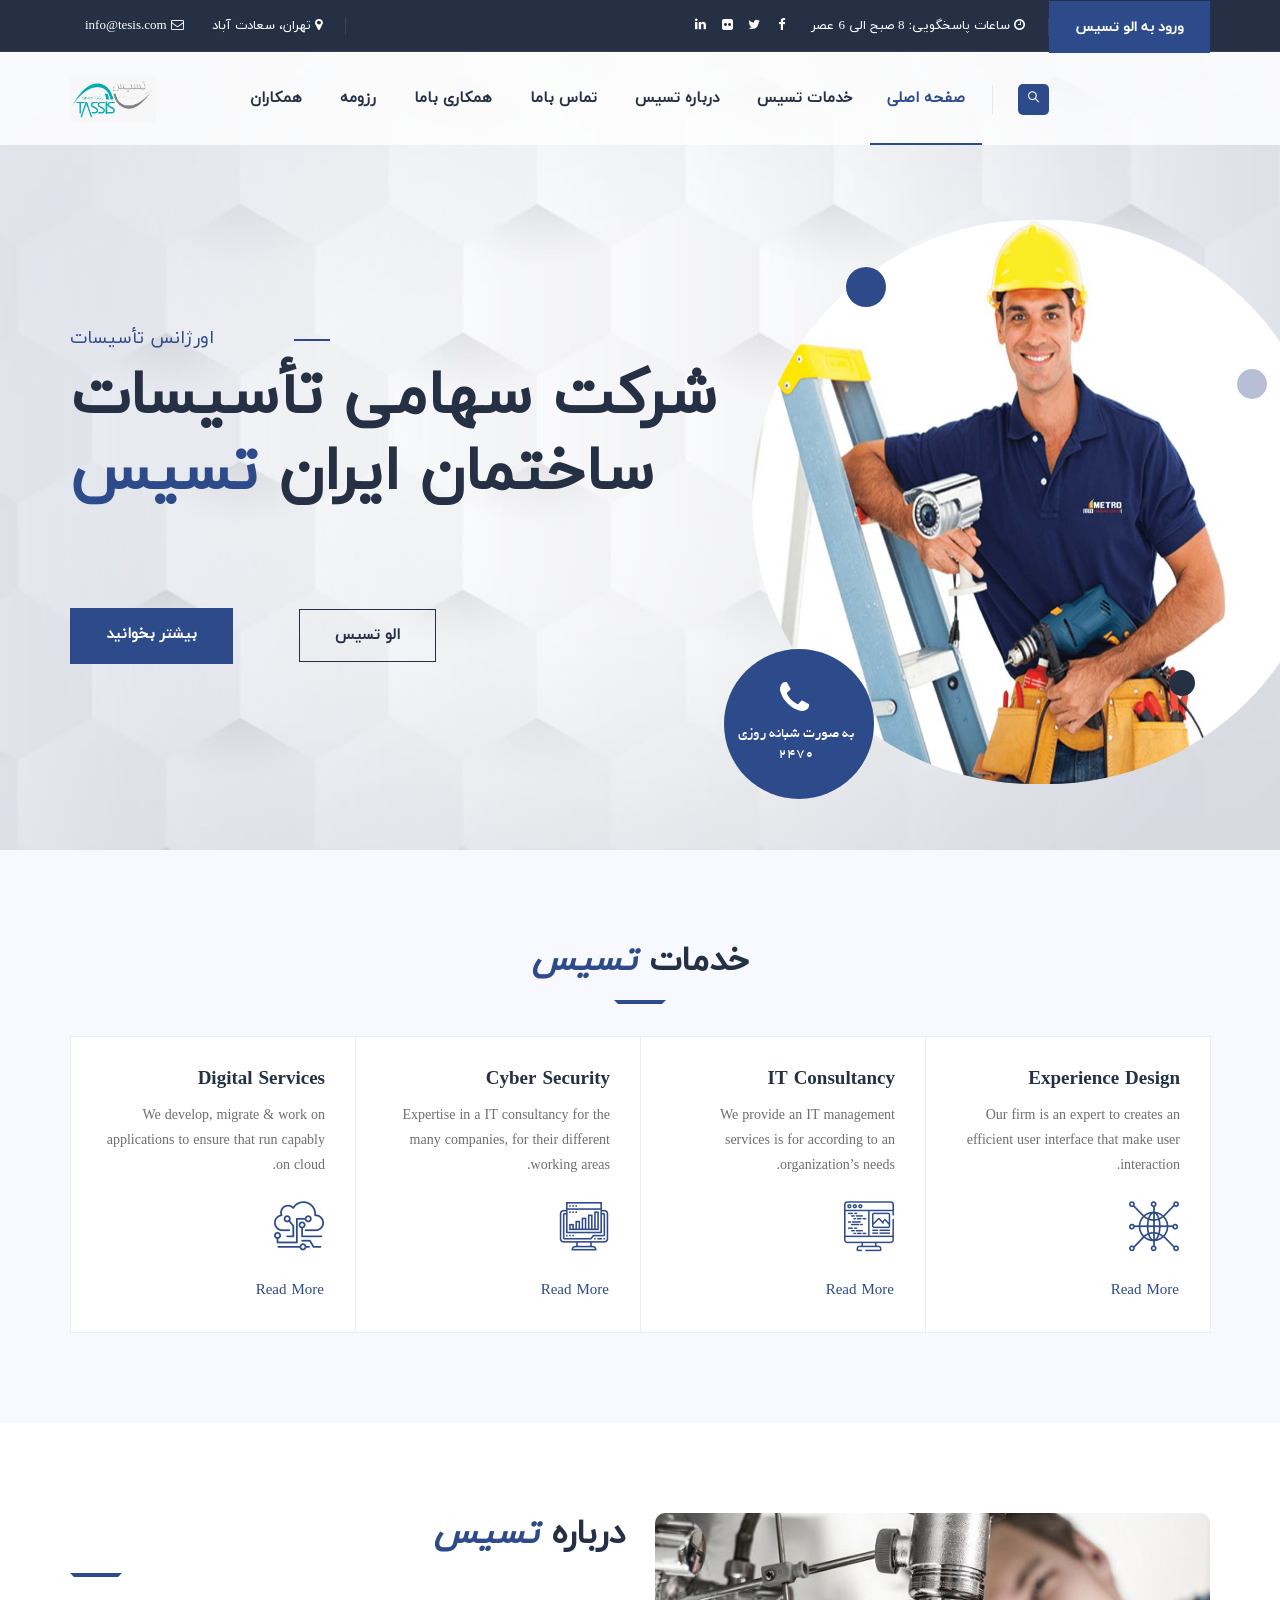
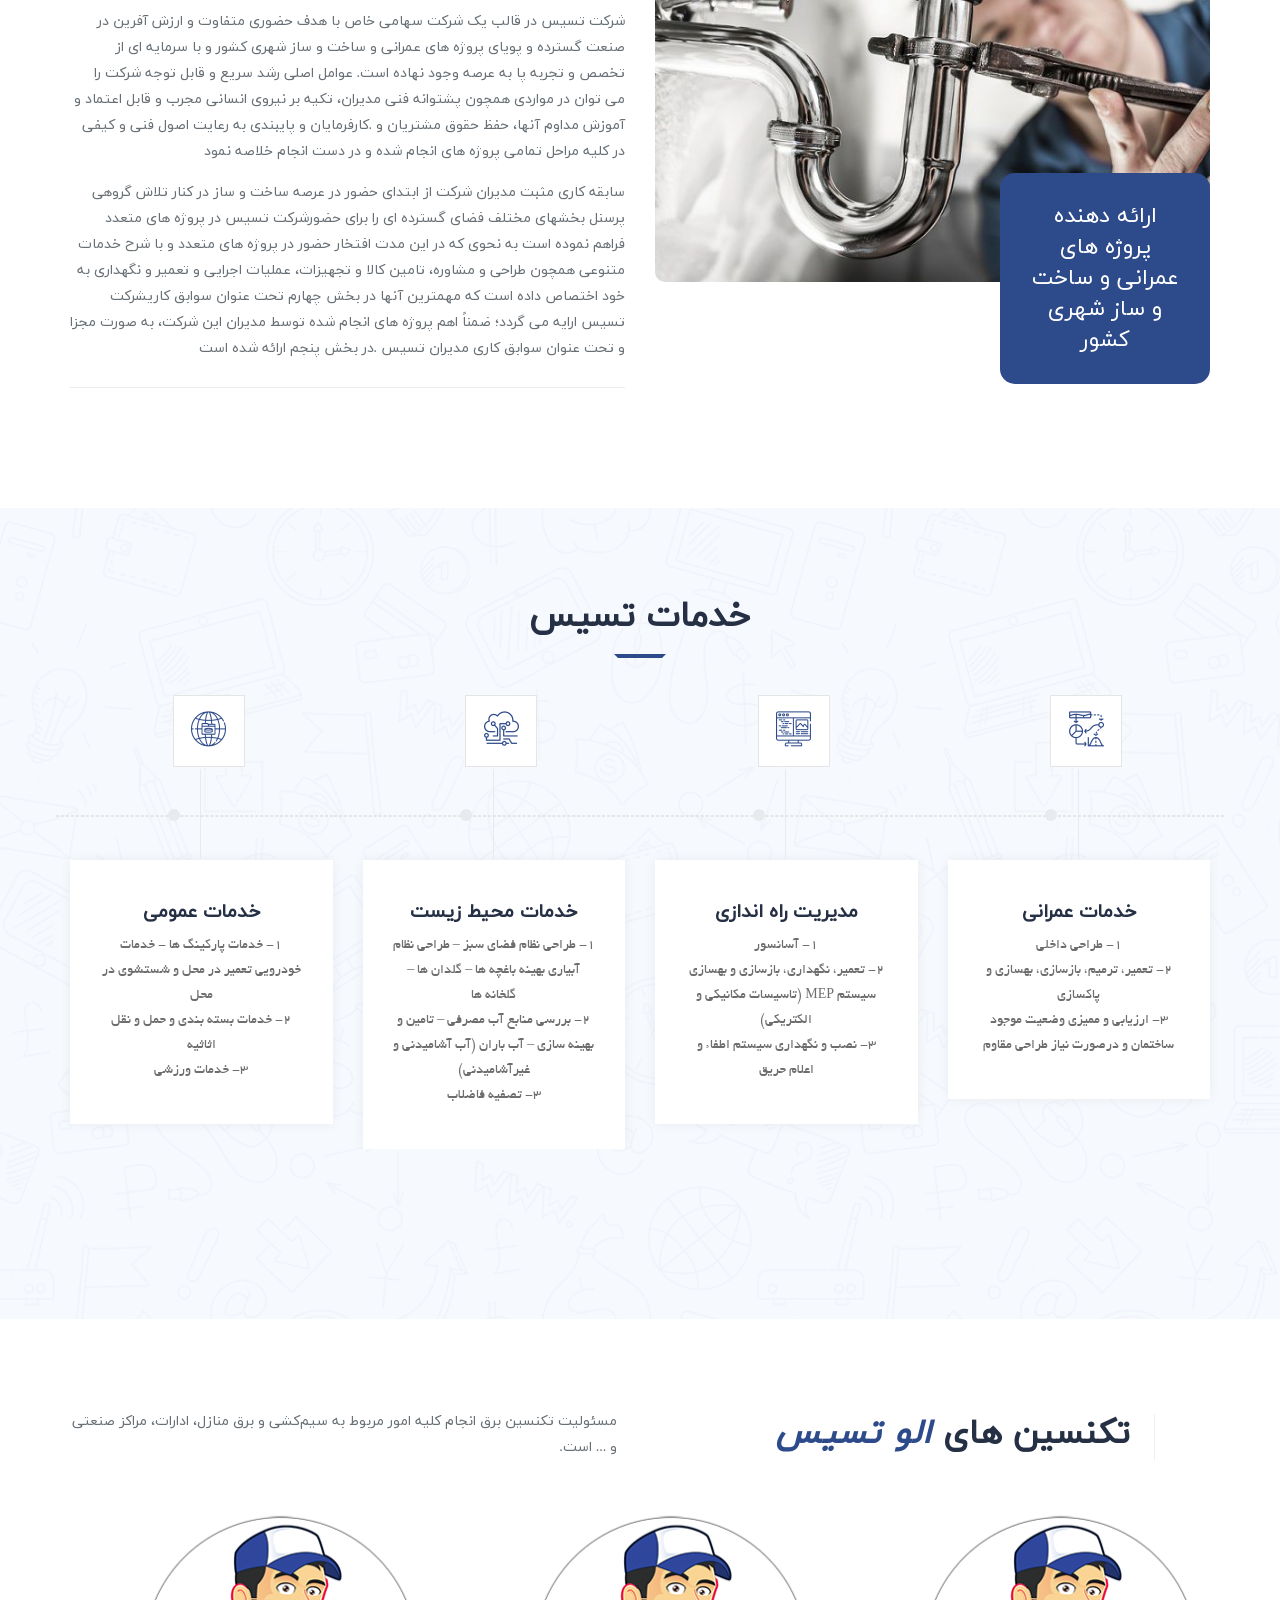
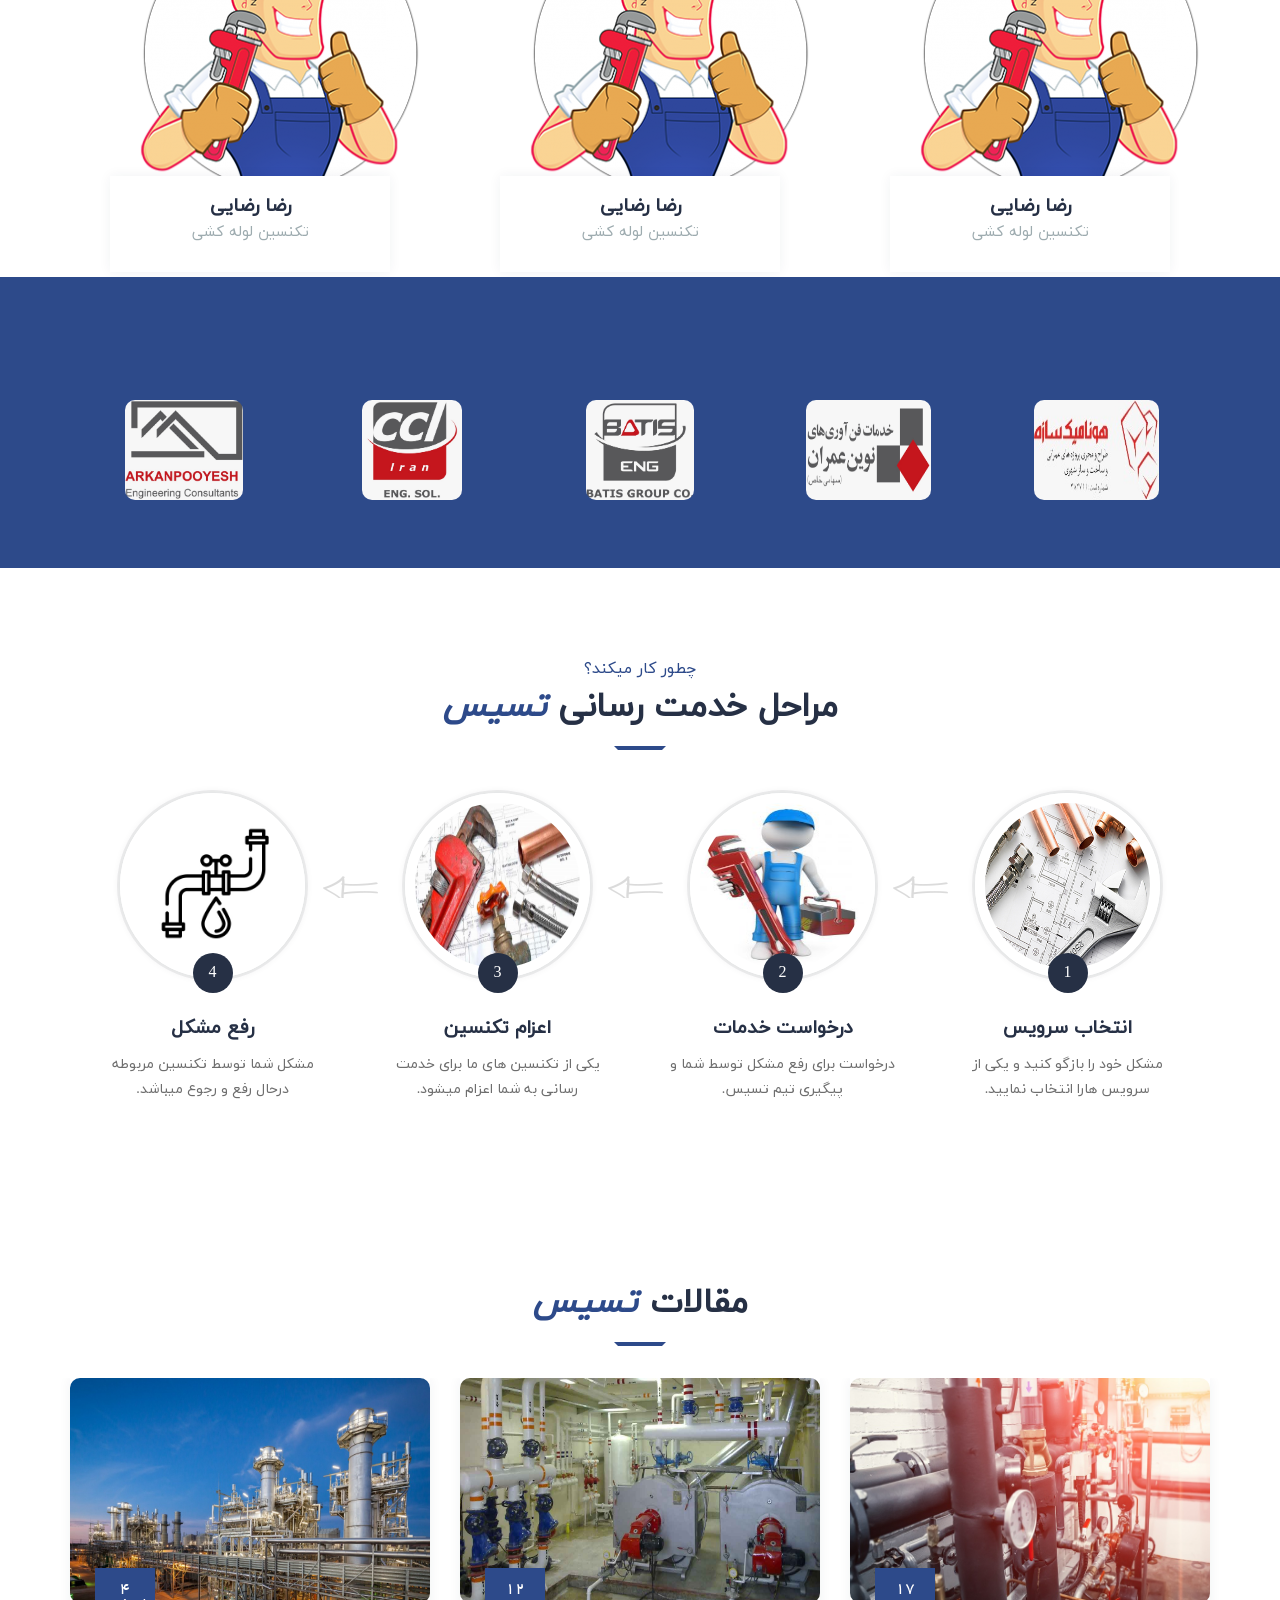
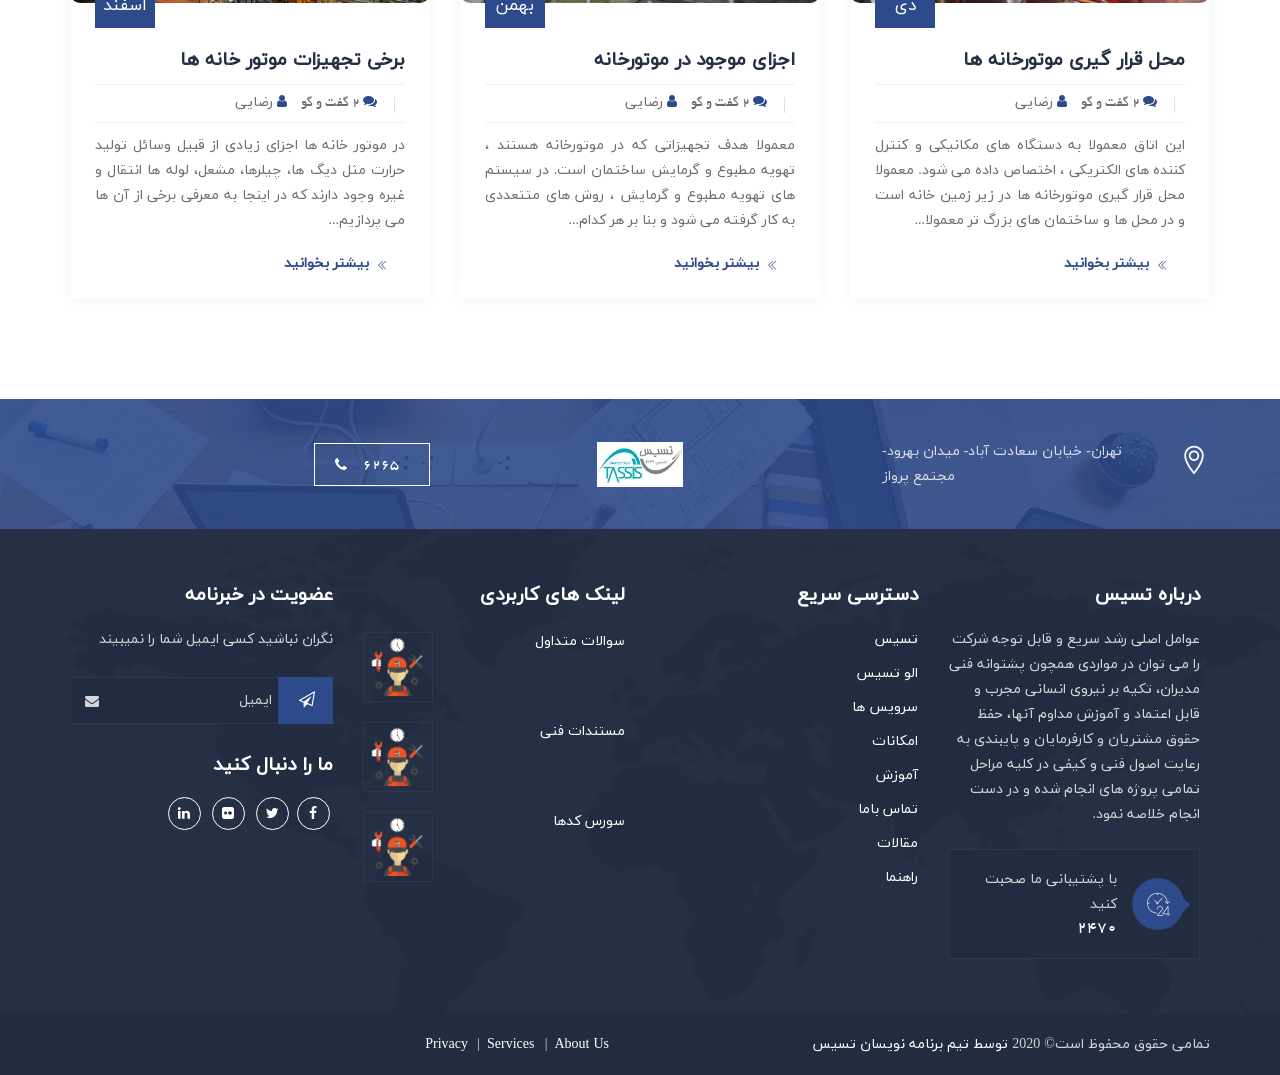
==== alotasis HTML/index.html @ ce26c128 "add files" ====
<!DOCTYPE html>
<html lang="en">


<head>
<meta charset="utf-8">
<meta http-equiv="X-UA-Compatible" content="IE=edge">
<meta name="keywords" content="HTML5 Template" />
<meta name="description" content="Altech – IT Sollutions and Services HTML Template" />
<meta name="author" content="https://www.themetechmount.com/" />
<meta name="viewport" content="width=device-width, initial-scale=1, maximum-scale=1" />
<title>تسیس</title>
<style media="screen">
body.rtl .tp-mask-wrap {
  direction: rtl !important;
}
</style>
<!-- favicon icon -->
<link rel="shortcut icon" href="images/logo.jpg" />

<!-- bootstrap -->
<link rel="stylesheet" type="text/css" href="css/bootstrap.min.css"/>

<!-- animate -->
<link rel="stylesheet" type="text/css" href="css/animate.css"/>

<!-- owl-carousel -->
<link rel="stylesheet" type="text/css" href="css/owl.carousel.css">

<!-- fontawesome -->
<link rel="stylesheet" type="text/css" href="css/font-awesome.css"/>

<!-- themify -->
<link rel="stylesheet" type="text/css" href="css/themify-icons.css"/>

<!-- flaticon -->
<link rel="stylesheet" type="text/css" href="css/flaticon.css"/>


<!-- REVOLUTION LAYERS STYLES -->

    <link rel="stylesheet" type="text/css" href="revolution/css/rs6.css">

<!-- prettyphoto -->
<link rel="stylesheet" type="text/css" href="css/prettyPhoto.css">

<!-- shortcodes -->
<link rel="stylesheet" type="text/css" href="css/shortcodes.css"/>

<!-- main -->
<link rel="stylesheet" type="text/css" href="css/main.css"/>

<!-- responsive -->
<link rel="stylesheet" type="text/css" href="css/responsive.css"/>

</head>

<body class="tasis-rtl">

    <!--page start-->
    <div class="page">

        <!-- preloader start -->
        <div id="preloader">
          <div id="status">&nbsp;</div>
        </div>
        <!-- preloader end -->

        <!--header start-->
        <header id="masthead" class="header ttm-header-style-01">

            <!-- ttm-header-wrap -->
            <div class="ttm-header-wrap">
                <!-- ttm-stickable-header-w -->
                <div id="ttm-stickable-header-w" class="ttm-stickable-header-w clearfix">
                    <!-- ttm-topbar-wrapper -->
                    <div class="ttm-topbar-wrapper clearfix">
                        <div class="container">
                            <div class="ttm-topbar-content">
                                <ul class="top-contact text-left">
                                    <li><i class="fa fa-map-marker ml-1"></i>تهران، سعادت آباد</li>
                                    <li><i class="fa fa-envelope-o ml-1"></i><a href="mailto:info@tesis.com.com">info@tesis.com</a></li>
                                </ul>
                                <div class="topbar-right text-right">
                                    <ul class="top-contact">
                                        <li><i class="fa fa-clock-o"></i> ساعات پاسخگویی: 8 صبح الی 6 عصر</li>
                                    </ul>
                                    <div class="ttm-social-links-wrapper list-inline">
                                        <ul class="social-icons">
                                            <li><a href="#" class=" tooltip-bottom" data-tooltip="فیسبوک"><i class="fa fa-facebook"></i></a>
                                            </li>
                                            <li><a href="#" class=" tooltip-bottom" data-tooltip="توییتر"><i class="fa fa-twitter"></i></a>
                                            </li>
                                            <li><a href="#" class=" tooltip-bottom" data-tooltip="Flickr"><i class="fa fa-flickr"></i></a>
                                            </li>
                                            <li><a href="#" class=" tooltip-bottom" data-tooltip="لینکدین"><i class="fa fa-linkedin"></i></a>
                                            </li>
                                        </ul>
                                    </div>
                                    <div class="header-btn">
                                        <a class="ttm-btn ttm-btn-size-md  ttm-btn-bgcolor-skincolor" href="#">ورود به الو تسیس</a>
                                    </div>
                                </div>
                            </div>
                        </div>
                    </div><!-- ttm-topbar-wrapper end -->
                    <div id="site-header-menu" class="site-header-menu">
                        <div class="site-header-menu-inner ttm-stickable-header">
                            <div class="container">
                                <!-- site-branding -->
                                <div class="site-branding">
                                    <a class="home-link" href="index.html" title="Altech" rel="home">
                                        <img id="logo-img" class="img-center lazyload" data-src="images/logo1.jpg" alt="logo">
                                    </a>
                                </div><!-- site-branding end -->
                                <!--site-navigation -->
                                <div id="site-navigation" class="site-navigation">
                                    <div class="ttm-rt-contact">
                                        <!-- header-icons -->
                                        <div class="ttm-header-icons ">

                                            <div class="ttm-header-icon ttm-header-search-link">
                                                <a href="#"><i class="ti ti-search"></i></a>
                                                <div class="ttm-search-overlay">
                                                    <form method="get" class="ttm-site-searchform" action="#">
                                                        <div class="w-search-form-h">
                                                            <div class="w-search-form-row">
                                                                <div class="w-search-input">
                                                                    <input type="search" class="field searchform-s" name="s" placeholder="کلمه موردنظر را جستجو کنید">
                                                                    <button type="submit">
                                                                        <i class="ti ti-search mr-3"></i>
                                                                    </button>
                                                                </div>
                                                            </div>
                                                        </div>
                                                    </form>
                                                </div>
                                            </div>
                                        </div><!-- header-icons end -->
                                    </div>
                                    <div class="ttm-menu-toggle">
                                        <input type="checkbox" id="menu-toggle-form" />
                                        <label for="menu-toggle-form" class="ttm-menu-toggle-block">
                                            <span class="toggle-block toggle-blocks-1"></span>
                                            <span class="toggle-block toggle-blocks-2"></span>
                                            <span class="toggle-block toggle-blocks-3"></span>
                                        </label>
                                    </div>
                                    <nav id="menu" class="menu">
                                        <ul class="dropdown">
                                           <li class="active"><a href="#">صفحه اصلی</a>

                                            <li><a href="#">خدمات تسیس</a>

                                            </li>
                                            <li><a href="#">درباره تسیس</a>

                                            </li>
                                            <li><a href="#">تماس باما</a>

                                            </li>
                                            <li><a href="#">همکاری باما</a>

                                            </li>
                                            <li><a href="#">رزومه</a>

                                            </li>
                                            <li><a href="#">همکاران</a>

                                            </li>

                                        </ul>
                                    </nav>
                                </div><!-- site-navigation end-->
                            </div>
                        </div>
                    </div>
                </div><!-- ttm-stickable-header-w end-->
            </div><!--ttm-header-wrap end -->

        </header><!--header end-->
        <!-- START homeclassicmain REVOLUTION SLIDER 6.0.1 -->
               <rs-module-wrap id="rev_slider_1_1_wrapper" data-source="gallery">
                   <rs-module id="rev_slider_1_1" style="" data-version="6.0.1" class="rev_slider_1_1_height">
                       <rs-slides>
                           <!-- rs-slide -->
                           <rs-slide class="tasis-ltr" data-key="rs-3" data-title="Slide" data-thumb="images/slides/slider-mainbg-003.jpg" data-anim="ei:d;eo:d;s:1000;r:0;t:fade;sl:0;">
                               <img src="images/slides/slider-mainbg-003.jpg" title="slider-mainbg-003" width="1920" height="790" class="rev-slidebg" data-no-retina>
                               <rs-layer
                                   id="slider-2-slide-1-layer-0"
                                   data-type="text"
                                   data-color="#2d4a8a"
                                   data-rsp_ch="on"
                                   data-xy="xo:50px,50px,40px,-164px;yo:326px,196px,94px,61px;"
                                   data-text="w:normal;s:18,18,15,10;l:25,25,15,9;fw:500;"
                                   data-vbility="t,t,t,f"
                                   data-frame_0="x:-50,-50,-31,-19;"
                                   data-frame_1="e:Linear.easeNone;st:120;sp:400;sR:120;"
                                   data-frame_999="o:0;st:w;sR:8480;"
                                   >اورژانس  تأسیسات
                               </rs-layer>
                               <rs-layer
                                   id="slider-2-slide-1-layer-1"
                                   class="ttm-bgcolor-skincolor"
                                   data-type="shape"
                                   data-rsp_ch="on"
                                   data-xy="xo:274px,274px,-119px,-73px;yo:339px,209px,136px,83px;"
                                   data-text="w:normal;s:20,20,12,7;l:0,0,15,9;"
                                   data-dim="w:36px,36px,22px,13px;h:2px,2px,1px,1px;"
                                   data-vbility="t,t,f,f"
                                   data-frame_0="x:50,50,31,19;"
                                   data-frame_1="e:Linear.easeNone;st:190;sp:200;sR:190;"
                                   data-frame_999="o:0;st:w;sR:8610;"
                                   >
                               </rs-layer>
                               <a
                                   id="slider-2-slide-1-layer-2"
                                   class="rs-layer ttm-btn ttm-btn-size-md ttm-btn-style-border ttm-btn-color-darkgrey"
                                   href="#" target="_self" rel="nofollow"
                                   data-type="text"
                                   data-rsp_ch="on"
                                   data-xy="x:l,l,l,c;xo:279px,279px,210px,0;yo:609px,468px,310px,233px;"
                                   data-text="w:normal;s:15,15,12,11;l:29,29,25,30;fw:600;a:center;"
                                   data-border="bos:solid;boc:#263045;bow:1px,1px,1px,1px;"
                                   data-padding="t:11,11,7,4;r:35,35,22,14;b:11,11,7,4;l:35,35,22,14;"
                                   data-frame_0="y:50,50,31,19;"
                                   data-frame_1="st:760;sp:500;sR:760;"
                                   data-frame_999="o:0;st:w;sR:7740;"
                                   >الو تسیس
                               </a>
                               <rs-layer
                                   id="slider-2-slide-1-layer-3"
                                   data-type="text"
                                   data-color="#263045"
                                   data-rsp_ch="on"
                                   data-xy="x:l,l,l,c;xo:50px,50px,40px,0;yo:363px,233px,124px,59px;"
                                   data-text="w:normal;s:62,52,45,37;l:70,60,50,60;fw:600;"
                                   data-frame_0="x:-50,-50,-31,-19;"
                                   data-frame_1="e:Linear.easeNone;st:260;sp:800;sR:260;"
                                   data-frame_999="o:0;st:w;sR:7940;"
                                   >شرکت سهامی  تأسیسات
                               </rs-layer>
                               <rs-layer
                                   id="slider-2-slide-1-layer-4"
                                   data-type="text"
                                   data-color="#263045"
                                   data-rsp_ch="on"
                                   data-xy="x:l,l,l,c;xo:50px,50px,40px,0;yo:436px,294px,173px,104px;"
                                   data-text="w:normal;s:62,52,45,37;l:75,65,60,60;fw:600;"
                                   data-frame_0="x:-50,-50,-31,-19;"
                                   data-frame_1="st:410;sp:800;sR:410;"
                                   data-frame_999="o:0;st:w;sR:7790;"
                                   > ساختمان ایران <strong class="ttm-textcolor-skincolor"> تسیس </strong>
                               </rs-layer>
                               <a
                                   id="slider-2-slide-1-layer-5"
                                   class="rs-layer ttm-btn ttm-btn-size-md ttm-btn-bgcolor-skincolor"
                                   href="#" target="_self" rel="nofollow"
                                   data-type="text"
                                   data-rsp_ch="on"
                                   data-xy="x:l,l,l,c;xo:50px,50px,40px,0;yo:608px,468px,309px,180px;"
                                   data-text="w:normal;s:15,15,12,11;l:27,27,25,30;fw:600;a:center;"
                                   data-padding="t:12,12,8,5;r:35,35,22,14;b:15,15,9,6;l:35,35,22,14;"
                                   data-frame_0="y:50,50,31,19;"
                                   data-frame_1="st:720;sp:500;sR:720;"
                                   data-frame_999="o:0;st:w;sR:7780;"
                                   >بیشتر بخوانید
                               </a>
                               <rs-layer
                                   id="slider-2-slide-1-layer-6"
                                   data-type="image"
                                   data-rsp_ch="on"
                                   data-xy="x:r;xo:-70px,-70px,-123px,-267px;yo:220px,90px,66px,36px;"
                                   data-text="w:normal;s:20,20,12,7;l:0,0,15,9;"
                                   data-dim="w:578px,478px,362px,223px;h:564px,464px,353px,217px;"
                                   data-vbility="t,t,t,f"
                                   data-frame_0="sX:0.9;sY:0.9;"
                                   data-frame_1="e:Linear.easeNone;st:100;sp:400;sR:100;"
                                   data-frame_999="o:0;st:w;sR:8500;"
                                   ><img src="images/slides/tasis3.jpg" style="border-radius:20rem;" alt="singl-image" width="578" height="564" data-no-retina>
                               </rs-layer>
                               <rs-layer
                                   id="slider-2-slide-1-layer-7"
                                   class="grey-bg-shape"
                                   data-type="shape"
                                   data-rsp_ch="on"
                                   data-xy="x:r;xo:-7px,-7px,-192px,-118px;yo:369px,239px,123px,75px;"
                                   data-text="w:normal;s:20,20,12,7;l:0,0,15,9;"
                                   data-dim="w:30px,30px,18px,11px;h:30px,30px,18px,11px;"
                                   data-vbility="t,t,f,f"
                                   data-border="bor:50px,50px,50px,50px;"
                                   data-frame_0="x:right;"
                                   data-frame_1="st:140;sp:1000;sR:140;"
                                   data-frame_999="o:1;st:w;sp:1200;sR:7860;"
                                   data-frame_999_chars="e:Power4.easeInOut;d:10;x:-105%;o:0;rZ:-90deg;"
                                   data-frame_999_mask="u:t;"
                               >
                               </rs-layer>

                               <rs-layer
                                   id="slider-2-slide-1-layer-8"
                                   class="ttm-bgcolor-darkgrey"
                                   data-type="shape"
                                   data-rsp_ch="on"
                                   data-xy="x:r;xo:65px,65px,-165px,-101px;yo:670px,540px,301px,185px;"
                                   data-text="w:normal;s:20,20,12,7;l:0,0,15,9;"
                                   data-dim="w:26px,26px,15px,9px;h:26px,26px,15px,9px;"
                                   data-vbility="t,t,f,f"
                                   data-border="bor:50px,50px,50px,50px;"
                                   data-frame_0="y:bottom;"
                                   data-frame_1="st:200;sp:1000;sR:200;"
                                   data-frame_999="o:1;st:w;sp:1200;sR:7800;"
                                   data-frame_999_chars="e:Power4.easeInOut;d:10;x:-105%;o:0;rZ:-90deg;"
                                   data-frame_999_mask="u:t;"
                                   >
                               </rs-layer>
                               <rs-layer
                                   id="slider-2-slide-1-layer-9"
                                   class="ttm-bgcolor-skincolor"
                                   data-type="shape"
                                   data-rsp_ch="on"
                                   data-xy="x:r;xo:374px,374px,-205px,-126px;yo:267px,137px,88px,54px;"
                                   data-text="w:normal;s:20,20,12,7;l:0,0,15,9;"
                                   data-dim="w:40px,40px,25px,15px;h:40px,40px,25px,15px;"
                                   data-vbility="t,t,f,f"
                                   data-border="bor:50px,50px,50px,50px;"
                                   data-frame_0="y:top;"
                                   data-frame_1="st:240;sp:1000;sR:240;"
                                   data-frame_999="o:1;st:w;sp:1200;sR:7760;"
                                   data-frame_999_chars="e:Power4.easeInOut;d:10;x:-105%;o:0;rZ:-90deg;"
                                   data-frame_999_mask="u:t;"
                               >
                               </rs-layer>
                               <rs-layerz
                                   id="slider-2-slide-1-layer-10"
                                   data-type="text"
                                   data-color="#40444e"
                                   data-rsp_ch="on"
                                   data-xy="x:l,l,l,c;xo:50px,50px,40px,-409px;yo:519px,380px,237px,132px;"
                                   data-text="w:normal;s:16,16,12,7;l:27,27,23,14;fw:400,400,500,500;"
                                   data-vbility="t,t,t,f"
                                   data-frame_0="y:50,50,31,19;"
                                   data-frame_1="e:Linear.easeNone;st:630;sp:500;sR:630;"
                                   data-frame_999="o:0;st:w;sR:7870;"
                                   >شرکت تاسیسات ساختمان ایران"تسیس"در سال 1347 تاسیس شده است <br> واینک با قدمت  بیش از نیم قرن با سابقه ترین وبزرگترین شرکت تخصصی تاسیسات کشور می باشد
                               </rs-layer>
                               <rs-layer
                                   id="slider-2-slide-1-layer-11"
                                   class="ttm-bgcolor-skincolor"
                                   data-type="shape"
                                   data-rsp_ch="on"
                                   data-xy="x:c;xo:159px,159px,627px,386px;y:m;yo:299px,169px,38px,23px;"
                                   data-text="w:normal;s:20,20,12,7;l:0,0,15,9;"
                                   data-dim="w:150px,150px,93px,57px;h:150px,150px,93px,57px;"
                                   data-border="bor:50%,50%,50%,50%;"
                                   data-frame_0="sX:0.9;sY:0.9;"
                                   data-frame_1="e:Linear.easeNone;st:310;sp:400;sR:310;"
                                   data-frame_999="o:0;st:w;sR:8290;"
                                   >
                               </rs-layer>
                               <rs-layer class="tasis-byekan"
                                   id="slider-2-slide-1-layer-12"
                                   data-type="text"
                                   data-rsp_ch="on"
                                   data-xy="x:c;xo:156px,156px,626px,386px;yo:725px,530px,266px,164px;"
                                   data-text="w:normal;s:15,15,9,5;l:20,20,12,7;a:center;"
                                   data-vbility="t,t,f,f"
                                   data-frame_1="st:380;sR:380;"
                                   data-frame_999="o:0;st:w;sR:8320;"
                                   >به صورت شبانه روزی<br>2470
                               </rs-layer>
                               <rs-layer
                                   id="slider-2-slide-1-layer-13"
                                   data-type="text"
                                   data-rsp_ch="on"
                                   data-xy="x:c;xo:155px,155px,625px,385px;yo:679px,480px,238px,146px;"
                                   data-text="w:normal;s:37,37,22,13;l:37,37,22,13;"
                                   data-vbility="t,t,f,f"
                                   data-frame_1="st:380;sR:380;"
                                   data-frame_999="o:0;st:w;sR:8320;"
                                   ><i class="fa fa-phone"></i><br />
                               </rs-layer>
                           </rs-slide>
                           <!-- rs-slide -->
                           <!-- rs-slide -->

                           <!-- rs-slide -->
                       </rs-slides>
                   </rs-module><!-- rs-module -->
               </rs-module-wrap>
               <!-- END REVOLUTION SLIDER -->

               <!-- service-section -->
                   <section class="ttm-row service-section-style2 ttm-bgcolor-grey clearfix">
                       <div class="container">
                           <div class="row"><!-- row -->
                               <div class="col-lg-12">
                                   <!-- section title -->
                                   <div class="section-title with-desc text-center clearfix">
                                       <div class="title-header">

                                           <h2 class="title"> خدمات <span> تسیس </span></h2>
                                       </div>
                                   </div><!-- section title end -->
                               </div>
                           </div>
                           <div class="row no-gutters"><!-- row -->
                               <div class="col-md-6 col-lg-3">
                                   <!--  featured-icon-box -->
                                   <div class="featured-icon-box style6">
                                       <div class="featured-content"><!--  featured-content -->
                                           <div class="featured-title"><!--  featured-title -->
                                               <h5 class="mb-10">Experience Design</h5>
                                           </div>
                                           <div class="featured-desc"><!--  featured-desc -->
                                               <p class="mb-25">Our firm is an expert to creates an efficient user interface that make user interaction.</p>
                                           </div>
                                       </div>
                                       <div class="featured-icon"><!--  featured-icon -->
                                           <div class="ttm-icon ttm-icon_element-color-skincolor ttm-icon_element-size-lg">
                                               <i class="flaticon flaticon-system"></i><!--  ttm-icon -->
                                           </div>
                                       </div>
                                       <a class="ttm-btn ttm-btn-size-sm ttm-btn-color-skincolor btn-inline style2 mt-15" href="#">Read More </a>
                                   </div><!--  featured-icon-box END -->
                               </div>
                               <div class="col-md-6 col-lg-3">
                                   <!--  featured-icon-box -->
                                   <div class="featured-icon-box style6">
                                       <div class="featured-content"><!--  featured-content -->
                                           <div class="featured-title"><!--  featured-title -->
                                               <h5 class="mb-10">IT Consultancy</h5>
                                           </div>
                                           <div class="featured-desc"><!--  featured-desc -->
                                               <p class="mb-25">We provide an IT management services is for according to an organization’s needs.</p>
                                           </div>
                                       </div>
                                       <div class="featured-icon"><!--  featured-icon -->
                                           <div class="ttm-icon ttm-icon_element-color-skincolor ttm-icon_element-size-lg">
                                               <i class="flaticon flaticon-computer"></i><!--  ttm-icon -->
                                           </div>
                                       </div>
                                       <a class="ttm-btn ttm-btn-size-sm ttm-btn-color-skincolor btn-inline style2 mt-15" href="#">Read More </a>
                                   </div><!--  featured-icon-box END -->
                               </div>
                               <div class="col-md-6 col-lg-3">
                                   <!--  featured-icon-box -->
                                   <div class="featured-icon-box style6">
                                       <div class="featured-content"><!--  featured-content -->
                                           <div class="featured-title"><!--  featured-title -->
                                               <h5 class="mb-10">Cyber Security</h5>
                                           </div>
                                           <div class="featured-desc"><!--  featured-desc -->
                                               <p class="mb-25">Expertise in a IT consultancy for the many companies, for their different working areas.</p>
                                           </div>
                                       </div>
                                       <div class="featured-icon"><!--  featured-icon -->
                                           <div class="ttm-icon ttm-icon_element-color-skincolor ttm-icon_element-size-lg">
                                               <i class="flaticon flaticon-chart"></i><!--  ttm-icon -->
                                           </div>
                                       </div>
                                       <a class="ttm-btn ttm-btn-size-sm ttm-btn-color-skincolor btn-inline style2 mt-15" href="#">Read More </a>
                                   </div><!--  featured-icon-box END -->
                               </div>
                               <div class="col-md-6 col-lg-3">
                                   <!--  featured-icon-box -->
                                   <div class="featured-icon-box style6">
                                       <div class="featured-content"><!--  featured-content -->
                                           <div class="featured-title"><!--  featured-title -->
                                               <h5 class="mb-10">Digital Services</h5>
                                           </div>
                                           <div class="featured-desc"><!--  featured-desc -->
                                               <p class="mb-25">We develop, migrate & work on applications to ensure that run capably on cloud.</p>
                                           </div>
                                       </div>
                                       <div class="featured-icon"><!--  featured-icon -->
                                           <div class="ttm-icon ttm-icon_element-color-skincolor ttm-icon_element-size-lg">
                                               <i class="flaticon flaticon-data"></i><!--  ttm-icon -->
                                           </div>
                                       </div>
                                       <a class="ttm-btn ttm-btn-size-sm ttm-btn-color-skincolor btn-inline style2 mt-15" href="#">Read More </a>
                                   </div><!--  featured-icon-box END -->
                               </div>
                           </div>
                           <!-- row end -->
                       </div>
                   </section>
                   <!-- service-section end -->

            <!-- aboutus-section -->
            <section class="ttm-row aboutus-section clearfix tasis-ltr">
                <div class="container">
                    <div class="row"><!-- row -->
                        <div class="col-lg-6">
                            <!-- section title -->
                            <div class="section-title with-desc clearfix">
                                <div class="title-header">
                                    <h2 class="title">درباره <span>تسیس</span></h2>
                                </div>
                                <div class="title-desc">
                                    <p>شرکت تسیس در قالب یک شرکت سهامی خاص با هدف حضوری متفاوت و ارزش آفرین در صنعت گسترده و پویای پروژه های عمرانی و ساخت و ساز شهری کشور و با سرمایه ای از تخصص و تجربه پا به عرصه وجود نهاده است.
عوامل اصلی رشد سریع و قابل توجه شرکت را می توان در مواردی همچون پشتوانه فنی مدیران، تکیه بر نیروی انسانی مجرب و قابل اعتماد و آموزش مداوم آنها، حفظ حقوق مشتریان و .کارفرمایان و پایبندی به رعایت اصول فنی و کیفی در کلیه مراحل تمامی پروژه های انجام شده و در دست انجام خلاصه نمود</p>
                                    <P>سابقه کاری مثبت مدیران شرکت از ابتدای حضور در عرصه ساخت و ساز در کنار تلاش گروهی پرسنل بخشهای مختلف فضای گسترده ای را برای حضورشرکت تسیس در پروژه های متعدد فراهم نموده است به نحوی که در این مدت افتخار حضور در پروژه های متعدد و با شرح خدمات متنوعی همچون طراحی و مشاوره، تامین کالا و تجهیزات، عملیات اجرایی و تعمیر و نگهداری به خود اختصاص داده است که مهمترین آنها در بخش چهارم تحت عنوان سوابق کاریشرکت تسیس ارایه می گردد؛ ضمناً اهم پروژه های انجام شده توسط مدیران این شرکت، به صورت مجزا و تحت عنوان سوابق کاری مدیران تسیس .در بخش پنجم ارائه شده است</P>
                                </div>
                            </div><!-- section title end -->

                            <!-- separator -->
                            <div class="separator">
                                <div class="sep-line mt-25 mb-30"></div>
                            </div>
                            <!-- separator -->

                        </div>
                        <div class="col-lg-6">
                            <div class="position-relative res-991-mt-30">
                                <!-- ttm_single_image-wrapper -->
                                <div class="ttm_single_image-wrapper">
                                    <img class="img-fluid lazyload" data-src="images/tasis13.jpg" title="single-img-one" alt="single-img-one">
                                </div><!-- ttm_single_image-wrapper end -->
                                <!--featured-icon-box-->
                                <div class="about-overlay-01"style="margin-top: 160px;">
                                    <p class="mb-0">ارائه دهنده پروژه های عمرانی و ساخت و ساز شهری کشور</p>
                                </div>
                                <!-- featured-icon-box end-->
                            </div>
                        </div>
                    </div>
                    <!-- row end -->
                    <!-- row -->
                    <div class="row">

                    </div><!-- row end-->
                </div>
            </section>
            <!-- aboutus-section end -->

            <!-- history-section -->
            <section class="ttm-row history-section bg-img3 ttm-bgcolor-grey ttm-bg ttm-bgimage-yes clearfix">
                <div class="ttm-row-wrapper-bg-layer ttm-bg-layer"></div>
                <div class="container">
                    <div class="row"><!-- row -->
                        <div class="col-lg-12">
                            <!-- section title -->
                            <div class="section-title with-desc text-center clearfix">
                                <div class="title-header">
                                    <h2>خدمات تسیس</h2>
                                </div>
                            </div><!-- section title end -->
                        </div>
                    </div>
                    <!-- row end -->
                    <!-- row -->
                    <div class="row">
                        <div class="history-slide owl-carousel" data-item="4" data-nav="false" data-dots="false" data-auto="true">
                            <div class="ttm-history-box-wrapper"><!-- ttm-history-box-wrapper  -->
                                <div class="ttm-history-box-icon-wrapper"><!-- ttm-history-box-icon-wrapper  -->
                                    <!--  featured-icon-box -->
                                    <div class="featured-icon-box">
                                        <div class="featured-icon"><!--  featured-icon -->
                                            <div class="ttm-icon ttm-icon_element-bgcolor-white ttm-icon_element-size-md">
                                                <i class="flaticon flaticon-business-and-finance"></i><!--  ttm-icon -->
                                            </div>
                                        </div>
                                    </div>
                                </div>
                                <div class="ttm-history-box-border"></div><!-- ttm-history-box-border  -->
                                <div class="ttm-history-box-details">
                                    <div class="ttm-historybox-title"><h5>خدمات عمرانی</h5></div><!-- historybox-title  -->
                                    <div class="ttm-historybox-description tasis-byekan"><!-- description  -->
                                        1-	طراحی داخلی<br>2-	تعمیر، ترمیم، بازسازی، بهسازی و پاکسازی<br>3-	ارزیابی و ممیزی وضعیت موجود ساختمان و درصورت نیاز طراحی مقاوم
                                    </div>

                                </div>
                            </div><!-- ttm-history-box-wrapper  END-->
                            <div class="ttm-history-box-wrapper"><!-- ttm-history-box-wrapper  -->
                                <div class="ttm-history-box-icon-wrapper"><!-- ttm-history-box-icon-wrapper  -->
                                    <!--  featured-icon-box -->
                                    <div class="featured-icon-box">
                                        <div class="featured-icon"><!--  featured-icon -->
                                            <div class="ttm-icon ttm-icon_element-bgcolor-white ttm-icon_element-size-md">
                                                <i class="flaticon flaticon-computer"></i><!--  ttm-icon -->
                                            </div>
                                        </div>
                                    </div>
                                </div>
                                <div class="ttm-history-box-border"></div><!-- ttm-history-box-border  -->
                                <div class="ttm-history-box-details ">
                                    <div class="ttm-historybox-title"><h5>مدیریت راه اندازی </h5></div><!-- historybox-title  -->
                                    <div class="ttm-historybox-description tasis-byekan"><!-- description  -->
                                      1-	آسانسور<br>2-	تعمیر، نگهداری، بازسازی و بهسازی سیستم MEP (تاسیسات مکانیکی و الکتریکی)<br>3-	نصب و نگهداری سیستم اطفاء و اعلام حریق
                                    </div>

                                </div>
                            </div><!-- ttm-history-box-wrapper  END-->
                            <div class="ttm-history-box-wrapper"><!-- ttm-history-box-wrapper  -->
                                <div class="ttm-history-box-icon-wrapper "><!-- ttm-history-box-icon-wrapper  -->
                                    <!--  featured-icon-box -->
                                    <div class="featured-icon-box">
                                        <div class="featured-icon"><!--  featured-icon -->
                                            <div class="ttm-icon ttm-icon_element-bgcolor-white ttm-icon_element-size-md">
                                                <i class="flaticon flaticon-data"></i><!--  ttm-icon -->
                                            </div>
                                        </div>
                                    </div>
                                </div>
                                <div class="ttm-history-box-border "></div><!-- ttm-history-box-border  -->
                                <div class="ttm-history-box-details ">
                                    <div class="ttm-historybox-title"><h5>خدمات محیط زیست</h5></div><!-- historybox-title  -->
                                    <div class="ttm-historybox-description tasis-byekan"><!-- description  -->
                                      1-	طراحی نظام فضای سبز – طراحی نظام آبیاری بهینه باغچه ها – گلدان ها – گلخانه ها <br>2-	بررسی منابع آب مصرفی – تامین و بهینه سازی – آب باران (آب آشامیدنی و غیرآشامیدنی)<br>3-	تصفیه فاضلاب
                                    </div>

                                </div>
                            </div><!-- ttm-history-box-wrapper  END-->
                            <div class="ttm-history-box-wrapper"><!-- ttm-history-box-wrapper  -->
                                <div class="ttm-history-box-icon-wrapper"><!-- ttm-history-box-icon-wrapper  -->
                                    <!--  featured-icon-box -->
                                    <div class="featured-icon-box">
                                        <div class="featured-icon"><!--  featured-icon -->
                                            <div class="ttm-icon ttm-icon_element-bgcolor-white ttm-icon_element-size-md">
                                                <i class="flaticon flaticon-global-1"></i><!--  ttm-icon -->
                                            </div>
                                        </div>
                                    </div>
                                </div>
                                <div class="ttm-history-box-border"></div><!-- ttm-history-box-border  -->
                                <div class="ttm-history-box-details">
                                    <div class="ttm-historybox-title"><h5>خدمات عمومی</h5></div><!-- historybox-title  -->
                                    <div class="ttm-historybox-description tasis-byekan"><!-- description  -->
1-	خدمات پارکینگ ها - خدمات خودرویی تعمیر در محل و شستشوی در محل<br>2-	خدمات بسته بندی و حمل و نقل اثاثیه<br>3-	خدمات ورزشی
                                    </div>

                                </div>
                            </div><!-- ttm-history-box-wrapper  END-->
                        </div>
                    </div><!-- row end-->

                </div>
            </section>
            <!-- history-section end -->

            <!-- topzero-padding-section -->

            <!-- topzero-padding-section -->

            <!-- team-section -->
            <section class="ttm-row team-section clearfix">
                <div class="container">
                    <div class="row"><!-- row -->
                        <div class="col-lg-12 col-xl-12 col-md-12">
                            <!-- section-title -->
                            <div class="section-title style2 clearfix">
                                <div class="title-header">

                                    <h2 class="title">تکنسین های  <span>الو تسیس</span></h2>
                                </div>
                                <div class="title-desc">مسئولیت تکنسین برق انجام کلیه امور مربوط به سیم‌کشی و برق منازل، ادارات، مراکز صنعتی و ... است.</div>
                            </div><!-- section-title end -->
                        </div>

                    </div>
                    <!-- row end -->
                    <!-- row -->
                    <div class="row">
                        <div class="team-slide owl-carousel" data-item="3" data-nav="false" data-dots="false" data-auto="false">
                            <!-- featured-imagebox-team -->
                            <div class="featured-imagebox featured-imagebox-team style1">
                                <div class="featured-thumbnail"><!-- featured-thumbnail -->
                                    <img class="img-fluid lazyload" data-src="images/tasis6.png" alt="image">
                                    <div class="ttm-social-links-wrapper">
                                        <ul class="social-icons list-inline"><!-- social-icons -->
                                            <li class="social-facebook"><a href="#"><i class="fa fa-facebook" aria-hidden="true"></i></a></li>
                                            <li class="social-twitter"><a href="#"><i class="fa fa-twitter" aria-hidden="true"></i></a></li>
                                            <li class="social-linkedin"><a href="#"><i class="fa fa-linkedin" aria-hidden="true"></i></a></li>
                                            <li class="social-googleplus"><a href="#"><i class="fa fa-google-plus" aria-hidden="true"></i></a></li>
                                        </ul>
                                    </div>
                                </div>
                                <div class="featured-content box-shadow">
                                    <div class="featured-title"><!-- featured-title -->
                                        <h5><a href="">رضا رضایی</a></h5>
                                    </div>
                                    <p class="category">تکنسین لوله کشی</p><!-- category -->
                                </div>
                            </div><!-- featured-imagebox-team end-->
                            <!-- featured-imagebox-team -->
                            <div class="featured-imagebox featured-imagebox-team style1">
                                <div class="featured-thumbnail"><!-- featured-thumbnail -->
                                    <img class="img-fluid lazyload" data-src="images/tasis6.png" alt="image">
                                    <div class="ttm-social-links-wrapper">
                                        <ul class="social-icons list-inline"><!-- social-icons -->
                                            <li class="social-facebook"><a href="#"><i class="fa fa-facebook" aria-hidden="true"></i></a></li>
                                            <li class="social-twitter"><a href="#"><i class="fa fa-twitter" aria-hidden="true"></i></a></li>
                                            <li class="social-linkedin"><a href="#"><i class="fa fa-linkedin" aria-hidden="true"></i></a></li>
                                            <li class="social-googleplus"><a href="#"><i class="fa fa-google-plus" aria-hidden="true"></i></a></li>
                                        </ul>
                                    </div>
                                </div>
                                <div class="featured-content box-shadow">
                                    <div class="featured-title"><!-- featured-title -->
                                        <h5><a href="">رضا رضایی</a></h5>
                                    </div>
                                    <p class="category">تکنسین لوله کشی</p><!-- category -->
                                </div>
                            </div><!-- featured-imagebox-team end-->
                            <!-- featured-imagebox-team -->
                            <div class="featured-imagebox featured-imagebox-team style1">
                                <div class="featured-thumbnail"><!-- featured-thumbnail -->
                                    <img class="img-fluid lazyload" data-src="images/tasis6.png" alt="image">
                                    <div class="ttm-social-links-wrapper">
                                        <ul class="social-icons list-inline"><!-- social-icons -->
                                            <li class="social-facebook"><a href="#"><i class="fa fa-facebook" aria-hidden="true"></i></a></li>
                                            <li class="social-twitter"><a href="#"><i class="fa fa-twitter" aria-hidden="true"></i></a></li>
                                            <li class="social-linkedin"><a href="#"><i class="fa fa-linkedin" aria-hidden="true"></i></a></li>
                                            <li class="social-googleplus"><a href="#"><i class="fa fa-google-plus" aria-hidden="true"></i></a></li>
                                        </ul>
                                    </div>
                                </div>
                                <div class="featured-content box-shadow">
                                    <div class="featured-title"><!-- featured-title -->
                                        <h5><a href="">رضا رضایی</a></h5>
                                    </div>
                                    <p class="category">تکنسین لوله کشی</p><!-- category -->
                                </div>
                            </div><!-- featured-imagebox-team end-->
                            <!-- featured-imagebox-team -->
                            <div class="featured-imagebox featured-imagebox-team style1">
                                <div class="featured-thumbnail"><!-- featured-thumbnail -->
                                    <img class="img-fluid lazyload" data-src="images/tasis6.png" alt="image">
                                    <div class="ttm-social-links-wrapper">
                                        <ul class="social-icons list-inline"><!-- social-icons -->
                                            <li class="social-facebook"><a href="#"><i class="fa fa-facebook" aria-hidden="true"></i></a></li>
                                            <li class="social-twitter"><a href="#"><i class="fa fa-twitter" aria-hidden="true"></i></a></li>
                                            <li class="social-linkedin"><a href="#"><i class="fa fa-linkedin" aria-hidden="true"></i></a></li>
                                            <li class="social-googleplus"><a href="#"><i class="fa fa-google-plus" aria-hidden="true"></i></a></li>
                                        </ul>
                                    </div>
                                </div>
                                <div class="featured-content box-shadow">
                                    <div class="featured-title"><!-- featured-title -->
                                        <h5><a href="">رضا رضایی</a></h5>
                                    </div>
                                    <p class="category">تکنسین لوله کشی</p><!-- category -->
                                </div>
                            </div><!-- featured-imagebox-team end-->
                        </div>
                    </div><!-- row end-->
                </div>
            </section>

            <!-- our-partner-section -->
                        <div class="ttm-row our-partner-section ttm-bgcolor-skincolor mt_90 res-991-mt-0 clearfix">
                            <div class="container">
                                <div class="row">
                                    <div class="col-md-12">
                                        <!-- ttm-client -->
                                        <div class="clients-slide owl-carousel owl-theme owl-loaded" data-item="5" data-nav="false" data-dots="false" data-auto="false">
                                            <div class="client-box ttm-box-view-boxed-logo">
                                                <div class="client">
                                                    <div class="ttm-client-logo-tooltip" data-tooltip="هونامیک سازه">
                                                        <img class="img-fluid" src="images/client/client-01.jpeg" alt="image" style="height:100px; width: 125px;">
                                                    </div>
                                                </div>
                                            </div>
                                            <div class="client-box ttm-box-view-boxed-logo">
                                                <div class="client">
                                                    <div class="ttm-client-logo-tooltip" data-tooltip="نوین عمران">
                                                        <img class="img-fluid" src="images/client/client-02.jpeg" alt="image" style="height:100px; width: 125px;">
                                                    </div>
                                                </div>
                                            </div>
                                            <div class="client-box ttm-box-view-boxed-logo">
                                                <div class="client">
                                                    <div class="ttm-client-logo-tooltip" data-tooltip="باتیس">
                                                        <img class="img-fluid" src="images/client/client-03.jpeg" alt="image" style="height:100px;">
                                                    </div>
                                                </div>
                                            </div>
                                            <div class="client-box ttm-box-view-boxed-logo">
                                                <div class="client">
                                                    <div class="ttm-client-logo-tooltip" data-tooltip="سی سی ال ایران">
                                                        <img class="img-fluid" src="images/client/client-04.jpeg" alt="image" style="height:100px;">
                                                    </div>
                                                </div>
                                            </div>
                                            <div class="client-box ttm-box-view-boxed-logo">
                                                <div class="client">
                                                    <div class="ttm-client-logo-tooltip" data-tooltip="ارکان پویش">
                                                        <img class="img-fluid" src="images/client/client-05.jpeg" alt="image" style="height:100px;">
                                                    </div>
                                                </div>
                                            </div>
                                        </div><!-- ttm-client end -->
                                    </div>
                                </div>
                            </div>
                        </div>
                         <!-- our-partner-section END-->


            <section class="ttm-row process-section clearfix">
                <div class="container">
                    <div class="row">
                        <div class="col-md-12">
                            <!-- section title -->
                            <div class="section-title text-center with-desc clearfix">
                                <div class="title-header">
                                    <h5>چطور کار میکند؟</h5>
                                    <h2 class="title"> مراحل خدمت رسانی  <span> تسیس </span></h2>
                                </div>
                            </div><!-- section title end -->
                        </div>
                    </div>
                    <!-- row -->
                    <div class="row">
                        <div class="col-lg-12">
                            <div class="ttm-processbox-wrapper">
                                <div class="ttm-processbox text-center">
                                    <div class="ttm-box-image">
                                        <img class="img-fluid lazyload" data-src="images/tasis12.jpg" alt="step-one" title="step-one">
                                        <div class="process-num">
                                            <span class="number">1</span>
                                        </div>
                                    </div>
                                    <div class="featured-content">
                                        <div class="featured-title"><h5>انتخاب سرویس</h5></div>
                                        <div class="ttm-box-description">مشکل خود را بازگو کنید و یکی از سرویس هارا انتخاب نمایید.</div>
                                    </div>
                                </div>
                                <div class="ttm-processbox text-center">
                                    <div class="ttm-box-image">
                                        <img class="img-fluid lazyload" data-src="images/tasis3.jpg" alt="step-two" title="step-two">
                                        <div class="process-num">
                                            <span class="number">2</span>
                                        </div>
                                    </div>
                                    <div class="featured-content">
                                        <div class="featured-title"><h5>درخواست خدمات</h5></div>
                                        <div class="ttm-box-description">درخواست برای رفع مشکل توسط شما و پیگیری تیم تسیس.</div>
                                    </div>
                                </div>
                                <div class="ttm-processbox text-center">
                                    <div class="ttm-box-image">
                                        <img class="img-fluid lazyload" data-src="images/tasisat.jpg" alt="step-three" title="step-three">
                                        <div class="process-num">
                                            <span class="number">3</span>
                                        </div>
                                    </div>
                                    <div class="featured-content">
                                        <div class="featured-title"><h5>اعزام تکنسین</h5></div>
                                        <div class="ttm-box-description">یکی از تکنسین های ما برای خدمت رسانی به شما اعزام میشود.</div>
                                    </div>
                                </div>
                                <div class="ttm-processbox text-center">
                                    <div class="ttm-box-image">
                                        <img class="img-fluid lazyload" data-src="images/tasis9.jpg" alt="step-four" title="step-four">
                                        <div class="process-num">
                                            <span class="number">4</span>
                                        </div>
                                    </div>
                                    <div class="featured-content">
                                        <div class="featured-title"><h5>رفع مشکل</h5></div>
                                        <div class="ttm-box-description">مشکل شما توسط تکنسین مربوطه درحال رفع و رجوع میباشد.</div>
                                    </div>
                                </div>
                            </div>
                        </div>
                    </div><!-- row end -->
                </div>
            </section>


            <!-- blog-section end -->
            <section class="ttm-row blog-section clearfix">
                <div class="container">
                    <div class="row">
                        <div class="col-md-12">
                            <!-- section title -->
                            <div class="section-title text-center with-desc clearfix">
                                <div class="title-header">

                                    <h2 class="title"> مقالات <span>تسیس</span></h2>
                                </div>
                            </div><!-- section title end -->
                        </div>
                    </div>
                    <!-- row -->
                    <div class="row">
                        <!-- blog-slide -->
                        <div class="blog-slide owl-carousel owl-theme owl-loaded " data-item="3" data-nav="false" data-dots="false" data-auto="false">
                            <!-- featured-imagebox-blog -->
                            <div class="featured-imagebox featured-imagebox-blog">
                                <div class="featured-thumbnail"><!-- featured-thumbnail -->
                                    <img class="img-fluid lazyload" data-src="images/blog/mk.jpg" alt="" style="height:225px;">
                                    <div class="ttm-blog-overlay-iconbox">
                                        <a href=""><i class="ti ti-plus"></i></a>
                                    </div>
                                    <div class="ttm-box-view-overlay"></div>
                                </div>
                                <div class="featured-content"><!-- featured-content -->
                                    <div class="ttm-box-post-date"><!-- ttm-box-post-date -->
                                        <span class="ttm-entry-date">
                                            <time class="entry-date" datetime="2019-01-16T07:07:55+00:00"><span class="tasis-byekan">17</span><span class="entry-month entry-year">دی</span></time>
                                        </span>
                                    </div>
                                    <div class="featured-title"><!-- featured-title -->
                                        <h5><a href="">محل قرار گیری موتورخانه ها </a></h5>
                                    </div>
                                    <div class="post-meta"><!-- post-meta -->
                                        <span class="ttm-meta-line tasis-byekan"><i class="fa fa-comments"></i> 2 گفت و گو</span>
                                        <span class="ttm-meta-line"style="padding-right: 5px;"><i class="fa fa-user ml-1"></i>رضایی</span>

                                    </div>
                                    <div class="featured-desc" style="text-align:justify;"><!-- featured-description -->
                                        <p>این اتاق معمولا به دستگاه های مکانیکی و کنترل کننده های الکتریکی ، اختصاص داده می شود. معمولا محل قرار گیری موتورخانه ها در زیر زمین خانه است و در محل ها و ساختمان های بزرگ تر معمولا...</p>
                                    </div>
                                    <a class="ttm-btn ttm-btn-size-sm ttm-btn-color-skincolor btn-inline ttm-icon-btn-right mt-20" href="#"><i class="ti ti-angle-double-left"></i>بیشتر بخوانید </a>
                                </div>
                            </div><!-- featured-imagebox-blog end -->
                            <!-- featured-imagebox-blog -->
                            <div class="featured-imagebox featured-imagebox-blog">
                                <div class="featured-thumbnail"><!-- featured-thumbnail -->
                                    <img class="img-fluid lazyload" data-src="images/blog/azja.jpg" alt="" style="height:225px;">
                                    <div class="ttm-blog-overlay-iconbox">
                                        <a href=""><i class="ti ti-plus"></i></a>
                                    </div>
                                    <div class="ttm-box-view-overlay"></div>
                                </div>
                                <div class="featured-content"><!-- featured-content -->
                                    <div class="ttm-box-post-date"><!-- ttm-box-post-date -->
                                        <span class="ttm-entry-date">
                                            <time class="entry-date" datetime="2019-01-16T07:07:55+00:00"><span class="tasis-byekan">12</span><span class="entry-month entry-year">بهمن</span></time>
                                        </span>
                                    </div>
                                    <div class="featured-title"><!-- featured-title -->
                                        <h5><a href="">اجزای موجود در موتورخانه </a></h5>
                                    </div>
                                    <div class="post-meta"><!-- post-meta -->
                                      <span class="ttm-meta-line tasis-byekan"><i class="fa fa-comments"></i> 2 گفت و گو</span>
                                      <span class="ttm-meta-line"style="padding-right: 5px;"><i class="fa fa-user ml-1"></i>رضایی</span>

                                    </div>
                                    <div class="featured-desc" style="text-align:justify;"><!-- featured-description -->
                                        <p>معمولا هدف تجهیزاتی که در موتورخانه هستند ، تهویه مطبوع و گرمایش ساختمان است. در سیستم های تهویه مطبوع و گرمایش ، روش های متتعددی به کار گرفته می شود و بنا بر هر کدام...</p>
                                    </div>
                                    <a class="ttm-btn ttm-btn-size-sm ttm-btn-color-skincolor btn-inline ttm-icon-btn-right mt-20" href="#"><i class="ti ti-angle-double-left"></i>بیشتر بخوانید </a>
                                </div>
                            </div><!-- featured-imagebox-blog end -->
                            <!-- featured-imagebox-blog -->
                            <div class="featured-imagebox featured-imagebox-blog">
                                <div class="featured-thumbnail"><!-- featured-thumbnail -->
                                    <img class="img-fluid lazyload" data-src="images/blog/t.jpg" alt="" style="height:225px;">
                                    <div class="ttm-blog-overlay-iconbox">
                                        <a href=""><i class="ti ti-plus"></i></a>
                                    </div>
                                    <div class="ttm-box-view-overlay"></div>
                                </div>
                                <div class="featured-content"><!-- featured-content -->
                                    <div class="ttm-box-post-date"><!-- ttm-box-post-date -->
                                        <span class="ttm-entry-date">
                                            <time class="entry-date" datetime="2019-01-16T07:07:55+00:00"><span class="tasis-byekan">4</span><span class="entry-month entry-year">اسفند</span></time>
                                        </span>
                                    </div>
                                    <div class="featured-title"><!-- featured-title -->
                                        <h5><a href="">برخی تجهیزات موتور خانه ها </a></h5>
                                    </div>
                                    <div class="post-meta"><!-- post-meta -->
                                      <span class="ttm-meta-line tasis-byekan"><i class="fa fa-comments"></i> 2 گفت و گو</span>
                                      <span class="ttm-meta-line"style="padding-right: 5px;"><i class="fa fa-user ml-1"></i>رضایی</span>

                                    </div>
                                    <div class="featured-desc" style="text-align:justify;"><!-- featured-description -->
                                        <p>در موتور خانه ها اجزای زیادی از قبیل وسائل تولید حرارت مثل دیگ ها، چیلرها، مشعل، لوله ها انتقال و غیره وجود دارند که در اینجا به معرفی برخی از آن ها می پردازیم...</p>
                                    </div>
                                      <a class="ttm-btn ttm-btn-size-sm ttm-btn-color-skincolor btn-inline ttm-icon-btn-right mt-20" href="#"><i class="ti ti-angle-double-left"></i>بیشتر بخوانید </a>
                                </div>
                            </div><!-- featured-imagebox-blog end -->
                            <!-- featured-imagebox-blog -->
                            <div class="featured-imagebox featured-imagebox-blog">
                                <div class="featured-thumbnail"><!-- featured-thumbnail -->
                                    <img class="img-fluid lazyload" data-src="images/blog/dig.png" alt="" style="height:225px;">
                                    <div class="ttm-blog-overlay-iconbox">
                                        <a href=""><i class="ti ti-plus"></i></a>
                                    </div>
                                    <div class="ttm-box-view-overlay"></div>
                                </div>
                                <div class="featured-content"><!-- featured-content -->
                                    <div class="ttm-box-post-date"><!-- ttm-box-post-date -->
                                        <span class="ttm-entry-date">
                                            <time class="entry-date" datetime="2019-01-16T07:07:55+00:00"><span class="tasis-byekan">26</span><span class="entry-month entry-year">فروردین</span></time>
                                        </span>
                                    </div>
                                    <div class="featured-title"><!-- featured-title -->
                                        <h5><a href="">دیگ ها در موتور خانه </a></h5>
                                    </div>
                                    <div class="post-meta"><!-- post-meta -->
                                      <span class="ttm-meta-line tasis-byekan"><i class="fa fa-comments"></i> 2 گفت و گو</span>
                                      <span class="ttm-meta-line"style="padding-right: 5px;"><i class="fa fa-user ml-1"></i>رضایی</span>

                                    </div>
                                    <div class="featured-desc" style="text-align:justify;"><!-- featured-description -->
                                        <p>از معمول ترین مولد های گرمایی،دیگ های حرارت مرکزی می باشند . در دیگ ها انرژی حرارتی از سوخت (که توسط مشعل تولید حرارت می نماید ) گرفته شده و به آن داده می شود . بسته به نوع مصرف...</p>
                                    </div>
                                    <a class="ttm-btn ttm-btn-size-sm ttm-btn-color-skincolor btn-inline ttm-icon-btn-right mt-20" href="#"><i class="ti ti-angle-double-left"></i>بیشتر بخوانید </a>
                                </div>
                            </div><!-- featured-imagebox-blog end -->
                        </div>
                    </div><!-- row end -->
                </div>
            </section>
            <!-- process-section end -->

        </div><!--site-main end-->

        <!--footer start-->
        <footer class="footer widget-footer clearfix">
            <div class="first-footer ttm-bgcolor-skincolor ttm-bg ttm-bgimage-yes bg-img1">
                <div class="ttm-row-wrapper-bg-layer ttm-bg-layer"></div>
                <div class="container">
                    <div class="row align-items-md-center">
                        <div class="col-lg-4 col-md-4 col-sm-12 order-md-2">
                            <div class="footer-logo text-sm-center">
                                <img data-src="images/logo.jpg" class="lazyload" alt="footer-logo">
                            </div>
                        </div>
                        <div class="col-lg-4 col-md-4 col-sm-6 order-md-1">
                            <div class="text-left">
                                <!--  featured-icon-box -->
                                <div class="featured-icon-box left-icon icon-align-top">
                                    <div class="featured-icon"><!--  featured-icon -->
                                        <div class="ttm-icon ttm-icon_element-color-white ttm-icon_element-size-md">
                                            <i class="ti ti-location-pin"></i><!--  ttm-icon -->
                                        </div>
                                    </div>
                                    <div class="featured-content"><!--  featured-content -->
                                        <div class="featured-desc">
                                            <p>تهران- خیابان سعادت آباد- میدان بهرود- مجتمع پرواز</p>
                                        </div>
                                    </div>
                                </div><!--  featured-icon-box END -->
                            </div>
                        </div>
                        <div class="col-lg-4 col-md-4 col-sm-6 order-md-3">
                            <div class="text-sm-right">
                                <a class="ttm-btn ttm-btn-size-md ttm-btn-style-border ttm-icon-btn-left ttm-btn-color-white" href="phone" title=""><i class="fa fa-phone"></i><span class="tasis-byekan">6265</span></a>
                            </div>
                        </div>
                    </div>
                </div>
            </div>
            <div class="second-footer ttm-textcolor-white bg-img2">
                <div class="container">
                    <div class="row">
                        <div class="col-xs-12 col-sm-12 col-md-6 col-lg-3 widget-area">
                            <div class="widget widget_text  clearfix">
                                <h3 class="widget-title">درباره تسیس</h3>
                                <div class="textwidget widget-text">
                                    عوامل اصلی رشد سریع و قابل توجه شرکت را می توان در مواردی همچون پشتوانه فنی مدیران، تکیه بر نیروی انسانی مجرب و قابل اعتماد و آموزش مداوم آنها، حفظ حقوق مشتریان و کارفرمایان و پایبندی به رعایت اصول فنی و کیفی در کلیه مراحل تمامی پروژه های انجام شده و در دست انجام خلاصه نمود.
                                </div>
                                <div class="quicklink-box">
                                    <!--  featured-icon-box -->
                                    <div class="featured-icon-box left-icon">
                                        <div class="featured-icon"><!--  featured-icon -->
                                            <div class="ttm-icon ttm-icon_element-style-round ttm-icon_element-bgcolor-skincolor ttm-icon_element-size-md ttm-icon_element-style-round">
                                                <span class="flaticon flaticon-clock"></span><!--  ttm-icon -->
                                            </div>
                                        </div>
                                        <div class="featured-content"><!--  featured-content -->
                                            <div class="featured-desc"><!--  featured-desc -->
                                                <p>با پشتیبانی ما صحبت کنید</p>
                                            </div>
                                            <div class="featured-title"><!--  featured-title -->
                                                <h5 class="tasis-byekan">2470</h5>
                                            </div>
                                        </div>
                                    </div><!--  featured-icon-box END -->
                                </div>
                            </div>
                        </div>
                        <div class="col-xs-12 col-sm-12 col-md-6 col-lg-3 widget-area">
                            <div class="widget link-widget clearfix">
                               <h3 class="widget-title">دسترسی سریع</h3>
                                <ul id="menu-footer-services">
                                    <li><a href="#">تسیس</a></li>
                                    <li><a href="#">الو تسیس</a></li>
                                    <li><a href="#">سرویس ها</a></li>
                                    <li><a href="#">امکانات</a></li>
                                    <li><a href="#">آموزش</a></li>
                                    <li><a href="#">تماس باما</a></li>
                                    <li><a href="#">مقالات</a></li>
                                    <li><a href="#">راهنما</a></li>
                                </ul>
                            </div>
                        </div>

                        <div class="col-xs-12 col-sm-12 col-md-6 col-lg-3 widget-area">
                            <div class="widget widget_text clearfix">
                                <h3 class="widget-title">لینک های کاربردی</h3>
                                <ul class="widget-post ttm-recent-post-list">
                                    <li>
                                        <a href=""><img data-src="images/tasis7.png" class="lazyload" alt="post-img"></a>
                                        <a href="">سوالات متداول</a>

                                    </li>
                                    <li>
                                        <a href=""><img data-src="images/tasis7.png" class="lazyload" alt="post-img"></a>
                                        <a href=""> مستندات فنی </a>

                                    </li>
                                    <li>
                                        <a href=""><img data-src="images/tasis7.png" class="lazyload" alt="post-img"></a>
                                        <a href="">سورس کدها</a>

                                    </li>

                                </ul>
                            </div>
                        </div>
                        <div class="col-xs-12 col-sm-12 col-md-6 col-lg-3 widget-area">
                            <div class="widget flicker_widget clearfix">
                               <h3 class="widget-title">عضویت در خبرنامه</h3>
                               <div class="textwidget widget-text">
                                  نگران نباشید کسی ایمیل شما را نمیبیند
                                    <form id="subscribe-form" class="newsletter-form" method="post" action="#" data-mailchimp="true">
                                        <div class="mailchimp-inputbox clearfix" id="subscribe-content">
                                            <i class="fa fa-envelope"></i>
                                            <input type="email" name="email" placeholder="ایمیل" required="">
                                            <input type="submit" value="">
                                        </div>
                                        <div id="subscribe-msg"></div>
                                    </form>
                                    <h5 class="mb-20">ما را دنبال کنید</h5>
                                    <div class="social-icons circle social-hover">
                                        <ul class="list-inline">
                                            <li class="social-facebook"><a class="tooltip-top" target="_blank" href="#" data-tooltip="فیسبوک"><i class="fa fa-facebook" aria-hidden="true"></i></a></li>
                                            <li class="social-twitter"><a class="tooltip-top" target="_blank" href="#" data-tooltip="توییتر"><i class="fa fa-twitter" aria-hidden="true"></i></a></li>
                                            <li class="social-flickr"><a class=" tooltip-top" target="_blank" href="#" data-tooltip="flickr"><i class="fa fa-flickr" aria-hidden="true"></i></a></li>
                                            <li class="social-linkedin"><a class=" tooltip-top" target="_blank" href="#" data-tooltip="لینکدین"><i class="fa fa-linkedin" aria-hidden="true"></i></a></li>
                                        </ul>
                                    </div>
                                </div>
                            </div>
                        </div>
                    </div>
                </div>
            </div>
            <div class="bottom-footer-text ttm-bgcolor-darkgrey ttm-textcolor-white">
                <div class="container">
                    <div class="row copyright">
                        <div class="col-md-6">
                            <div class="">
                                <span> تمامی حقوق محفوظ است© 2020 <a href="" target="_blank"> توسط تیم برنامه نویسان تسیس </a></span>
                            </div>
                        </div>
                        <div class="col-md-6">
                            <div class="text-md-right res-767-mt-10">
                                <div class="d-lg-inline-flex">
                                    <ul id="menu-footer-menu" class="footer-nav-menu">
                                        <li><a href="#">About Us</a></li>
                                        <li><a href="#">Services</a></li>
                                        <li><a href="#">Privacy</a></li>
                                    </ul>

                                </div>
                            </div>
                        </div>
                    </div>
                </div>
            </div>
        </footer>
        <!--footer end-->

        <!--back-to-top start-->
        <a id="totop" href="#top">
            <i class="fa fa-angle-up"></i>
        </a>
        <!--back-to-top end-->

    </div><!-- page end -->

        <!-- Javascript -->

        <script src="js/jquery.min.js"></script>
        <script src="js/tether.min.js"></script>
        <script src="js/bootstrap.min.js"></script>
        <script src="js/jquery.easing.js"></script>
        <script src="js/jquery-waypoints.js"></script>
        <script src="js/jquery-validate.js"></script>
        <script src="js/owl.carousel.js"></script>
        <script src="js/jquery.prettyPhoto.js"></script>
        <script src="js/numinate.min6959.js?ver=4.9.3"></script>
        <script src="js/lazysizes.min.js"></script>
        <script src="js/main.js"></script>

        <!-- Revolution Slider -->
        <script src="revolution/js/revolution.tools.min.js"></script>
        <script src="revolution/js/rs6.min.js"></script>
        <script src="revolution/js/slider.js"></script>

        <!-- Javascript end-->

</body>


</html>
---- alotasis HTML/css/themify-icons.css ----
@font-face {
	font-family: 'themify';
	src:url('../fonts/themify9f24.eot?-fvbane');
	src:url('../fonts/themifyd41d.eot?#iefix-fvbane') format('embedded-opentype'),
		url('../fonts/themify9f24.woff?-fvbane') format('woff'),
		url('../fonts/themify9f24.ttf?-fvbane') format('truetype'),
		url('../fonts/themify9f24.svg?-fvbane#themify') format('svg');
	font-weight: normal;
	font-style: normal;
}

[class^="ti-"], [class*=" ti-"] {
	font-family: 'themify';
	speak: none;
	font-style: normal;
	font-weight: normal;
	font-variant: normal;
	text-transform: none;
	line-height: 1;

	/* Better Font Rendering =========== */
	-webkit-font-smoothing: antialiased;
	-moz-osx-font-smoothing: grayscale;
}

.ti-wand:before {
	content: "\e600";
}
.ti-volume:before {
	content: "\e601";
}
.ti-user:before {
	content: "\e602";
}
.ti-unlock:before {
	content: "\e603";
}
.ti-unlink:before {
	content: "\e604";
}
.ti-trash:before {
	content: "\e605";
}
.ti-thought:before {
	content: "\e606";
}
.ti-target:before {
	content: "\e607";
}
.ti-tag:before {
	content: "\e608";
}
.ti-tablet:before {
	content: "\e609";
}
.ti-star:before {
	content: "\e60a";
}
.ti-spray:before {
	content: "\e60b";
}
.ti-signal:before {
	content: "\e60c";
}
.ti-shopping-cart:before {
	content: "\e60d";
}
.ti-shopping-cart-full:before {
	content: "\e60e";
}
.ti-settings:before {
	content: "\e60f";
}
.ti-search:before {
	content: "\e610";
}
.ti-zoom-in:before {
	content: "\e611";
}
.ti-zoom-out:before {
	content: "\e612";
}
.ti-cut:before {
	content: "\e613";
}
.ti-ruler:before {
	content: "\e614";
}
.ti-ruler-pencil:before {
	content: "\e615";
}
.ti-ruler-alt:before {
	content: "\e616";
}
.ti-bookmark:before {
	content: "\e617";
}
.ti-bookmark-alt:before {
	content: "\e618";
}
.ti-reload:before {
	content: "\e619";
}
.ti-plus:before {
	content: "\e61a";
}
.ti-pin:before {
	content: "\e61b";
}
.ti-pencil:before {
	content: "\e61c";
}
.ti-pencil-alt:before {
	content: "\e61d";
}
.ti-paint-roller:before {
	content: "\e61e";
}
.ti-paint-bucket:before {
	content: "\e61f";
}
.ti-na:before {
	content: "\e620";
}
.ti-mobile:before {
	content: "\e621";
}
.ti-minus:before {
	content: "\e622";
}
.ti-medall:before {
	content: "\e623";
}
.ti-medall-alt:before {
	content: "\e624";
}
.ti-marker:before {
	content: "\e625";
}
.ti-marker-alt:before {
	content: "\e626";
}
.ti-arrow-up:before {
	content: "\e627";
}
.ti-arrow-right:before {
	content: "\e628";
}
.ti-arrow-left:before {
	content: "\e629";
}
.ti-arrow-down:before {
	content: "\e62a";
}
.ti-lock:before {
	content: "\e62b";
}
.ti-location-arrow:before {
	content: "\e62c";
}
.ti-link:before {
	content: "\e62d";
}
.ti-layout:before {
	content: "\e62e";
}
.ti-layers:before {
	content: "\e62f";
}
.ti-layers-alt:before {
	content: "\e630";
}
.ti-key:before {
	content: "\e631";
}
.ti-import:before {
	content: "\e632";
}
.ti-image:before {
	content: "\e633";
}
.ti-heart:before {
	content: "\e634";
}
.ti-heart-broken:before {
	content: "\e635";
}
.ti-hand-stop:before {
	content: "\e636";
}
.ti-hand-open:before {
	content: "\e637";
}
.ti-hand-drag:before {
	content: "\e638";
}
.ti-folder:before {
	content: "\e639";
}
.ti-flag:before {
	content: "\e63a";
}
.ti-flag-alt:before {
	content: "\e63b";
}
.ti-flag-alt-2:before {
	content: "\e63c";
}
.ti-eye:before {
	content: "\e63d";
}
.ti-export:before {
	content: "\e63e";
}
.ti-exchange-vertical:before {
	content: "\e63f";
}
.ti-desktop:before {
	content: "\e640";
}
.ti-cup:before {
	content: "\e641";
}
.ti-crown:before {
	content: "\e642";
}
.ti-comments:before {
	content: "\e643";
}
.ti-comment:before {
	content: "\e644";
}
.ti-comment-alt:before {
	content: "\e645";
}
.ti-close:before {
	content: "\e646";
}
.ti-clip:before {
	content: "\e647";
}
.ti-angle-up:before {
	content: "\e648";
}
.ti-angle-right:before {
	content: "\e649";
}
.ti-angle-left:before {
	content: "\e64a";
}
.ti-angle-down:before {
	content: "\e64b";
}
.ti-check:before {
	content: "\e64c";
}
.ti-check-box:before {
	content: "\e64d";
}
.ti-camera:before {
	content: "\e64e";
}
.ti-announcement:before {
	content: "\e64f";
}
.ti-brush:before {
	content: "\e650";
}
.ti-briefcase:before {
	content: "\e651";
}
.ti-bolt:before {
	content: "\e652";
}
.ti-bolt-alt:before {
	content: "\e653";
}
.ti-blackboard:before {
	content: "\e654";
}
.ti-bag:before {
	content: "\e655";
}
.ti-move:before {
	content: "\e656";
}
.ti-arrows-vertical:before {
	content: "\e657";
}
.ti-arrows-horizontal:before {
	content: "\e658";
}
.ti-fullscreen:before {
	content: "\e659";
}
.ti-arrow-top-right:before {
	content: "\e65a";
}
.ti-arrow-top-left:before {
	content: "\e65b";
}
.ti-arrow-circle-up:before {
	content: "\e65c";
}
.ti-arrow-circle-right:before {
	content: "\e65d";
}
.ti-arrow-circle-left:before {
	content: "\e65e";
}
.ti-arrow-circle-down:before {
	content: "\e65f";
}
.ti-angle-double-up:before {
	content: "\e660";
}
.ti-angle-double-right:before {
	content: "\e661";
}
.ti-angle-double-left:before {
	content: "\e662";
}
.ti-angle-double-down:before {
	content: "\e663";
}
.ti-zip:before {
	content: "\e664";
}
.ti-world:before {
	content: "\e665";
}
.ti-wheelchair:before {
	content: "\e666";
}
.ti-view-list:before {
	content: "\e667";
}
.ti-view-list-alt:before {
	content: "\e668";
}
.ti-view-grid:before {
	content: "\e669";
}
.ti-uppercase:before {
	content: "\e66a";
}
.ti-upload:before {
	content: "\e66b";
}
.ti-underline:before {
	content: "\e66c";
}
.ti-truck:before {
	content: "\e66d";
}
.ti-timer:before {
	content: "\e66e";
}
.ti-ticket:before {
	content: "\e66f";
}
.ti-thumb-up:before {
	content: "\e670";
}
.ti-thumb-down:before {
	content: "\e671";
}
.ti-text:before {
	content: "\e672";
}
.ti-stats-up:before {
	content: "\e673";
}
.ti-stats-down:before {
	content: "\e674";
}
.ti-split-v:before {
	content: "\e675";
}
.ti-split-h:before {
	content: "\e676";
}
.ti-smallcap:before {
	content: "\e677";
}
.ti-shine:before {
	content: "\e678";
}
.ti-shift-right:before {
	content: "\e679";
}
.ti-shift-left:before {
	content: "\e67a";
}
.ti-shield:before {
	content: "\e67b";
}
.ti-notepad:before {
	content: "\e67c";
}
.ti-server:before {
	content: "\e67d";
}
.ti-quote-right:before {
	content: "\e67e";
}
.ti-quote-left:before {
	content: "\e67f";
}
.ti-pulse:before {
	content: "\e680";
}
.ti-printer:before {
	content: "\e681";
}
.ti-power-off:before {
	content: "\e682";
}
.ti-plug:before {
	content: "\e683";
}
.ti-pie-chart:before {
	content: "\e684";
}
.ti-paragraph:before {
	content: "\e685";
}
.ti-panel:before {
	content: "\e686";
}
.ti-package:before {
	content: "\e687";
}
.ti-music:before {
	content: "\e688";
}
.ti-music-alt:before {
	content: "\e689";
}
.ti-mouse:before {
	content: "\e68a";
}
.ti-mouse-alt:before {
	content: "\e68b";
}
.ti-money:before {
	content: "\e68c";
}
.ti-microphone:before {
	content: "\e68d";
}
.ti-menu:before {
	content: "\e68e";
}
.ti-menu-alt:before {
	content: "\e68f";
}
.ti-map:before {
	content: "\e690";
}
.ti-map-alt:before {
	content: "\e691";
}
.ti-loop:before {
	content: "\e692";
}
.ti-location-pin:before {
	content: "\e693";
}
.ti-list:before {
	content: "\e694";
}
.ti-light-bulb:before {
	content: "\e695";
}
.ti-Italic:before {
	content: "\e696";
}
.ti-info:before {
	content: "\e697";
}
.ti-infinite:before {
	content: "\e698";
}
.ti-id-badge:before {
	content: "\e699";
}
.ti-hummer:before {
	content: "\e69a";
}
.ti-home:before {
	content: "\e69b";
}
.ti-help:before {
	content: "\e69c";
}
.ti-headphone:before {
	content: "\e69d";
}
.ti-harddrives:before {
	content: "\e69e";
}
.ti-harddrive:before {
	content: "\e69f";
}
.ti-gift:before {
	content: "\e6a0";
}
.ti-game:before {
	content: "\e6a1";
}
.ti-filter:before {
	content: "\e6a2";
}
.ti-files:before {
	content: "\e6a3";
}
.ti-file:before {
	content: "\e6a4";
}
.ti-eraser:before {
	content: "\e6a5";
}
.ti-envelope:before {
	content: "\e6a6";
}
.ti-download:before {
	content: "\e6a7";
}
.ti-direction:before {
	content: "\e6a8";
}
.ti-direction-alt:before {
	content: "\e6a9";
}
.ti-dashboard:before {
	content: "\e6aa";
}
.ti-control-stop:before {
	content: "\e6ab";
}
.ti-control-shuffle:before {
	content: "\e6ac";
}
.ti-control-play:before {
	content: "\e6ad";
}
.ti-control-pause:before {
	content: "\e6ae";
}
.ti-control-forward:before {
	content: "\e6af";
}
.ti-control-backward:before {
	content: "\e6b0";
}
.ti-cloud:before {
	content: "\e6b1";
}
.ti-cloud-up:before {
	content: "\e6b2";
}
.ti-cloud-down:before {
	content: "\e6b3";
}
.ti-clipboard:before {
	content: "\e6b4";
}
.ti-car:before {
	content: "\e6b5";
}
.ti-calendar:before {
	content: "\e6b6";
}
.ti-book:before {
	content: "\e6b7";
}
.ti-bell:before {
	content: "\e6b8";
}
.ti-basketball:before {
	content: "\e6b9";
}
.ti-bar-chart:before {
	content: "\e6ba";
}
.ti-bar-chart-alt:before {
	content: "\e6bb";
}
.ti-back-right:before {
	content: "\e6bc";
}
.ti-back-left:before {
	content: "\e6bd";
}
.ti-arrows-corner:before {
	content: "\e6be";
}
.ti-archive:before {
	content: "\e6bf";
}
.ti-anchor:before {
	content: "\e6c0";
}
.ti-align-right:before {
	content: "\e6c1";
}
.ti-align-left:before {
	content: "\e6c2";
}
.ti-align-justify:before {
	content: "\e6c3";
}
.ti-align-center:before {
	content: "\e6c4";
}
.ti-alert:before {
	content: "\e6c5";
}
.ti-alarm-clock:before {
	content: "\e6c6";
}
.ti-agenda:before {
	content: "\e6c7";
}
.ti-write:before {
	content: "\e6c8";
}
.ti-window:before {
	content: "\e6c9";
}
.ti-widgetized:before {
	content: "\e6ca";
}
.ti-widget:before {
	content: "\e6cb";
}
.ti-widget-alt:before {
	content: "\e6cc";
}
.ti-wallet:before {
	content: "\e6cd";
}
.ti-video-clapper:before {
	content: "\e6ce";
}
.ti-video-camera:before {
	content: "\e6cf";
}
.ti-vector:before {
	content: "\e6d0";
}
.ti-themify-logo:before {
	content: "\e6d1";
}
.ti-themify-favicon:before {
	content: "\e6d2";
}
.ti-themify-favicon-alt:before {
	content: "\e6d3";
}
.ti-support:before {
	content: "\e6d4";
}
.ti-stamp:before {
	content: "\e6d5";
}
.ti-split-v-alt:before {
	content: "\e6d6";
}
.ti-slice:before {
	content: "\e6d7";
}
.ti-shortcode:before {
	content: "\e6d8";
}
.ti-shift-right-alt:before {
	content: "\e6d9";
}
.ti-shift-left-alt:before {
	content: "\e6da";
}
.ti-ruler-alt-2:before {
	content: "\e6db";
}
.ti-receipt:before {
	content: "\e6dc";
}
.ti-pin2:before {
	content: "\e6dd";
}
.ti-pin-alt:before {
	content: "\e6de";
}
.ti-pencil-alt2:before {
	content: "\e6df";
}
.ti-palette:before {
	content: "\e6e0";
}
.ti-more:before {
	content: "\e6e1";
}
.ti-more-alt:before {
	content: "\e6e2";
}
.ti-microphone-alt:before {
	content: "\e6e3";
}
.ti-magnet:before {
	content: "\e6e4";
}
.ti-line-double:before {
	content: "\e6e5";
}
.ti-line-dotted:before {
	content: "\e6e6";
}
.ti-line-dashed:before {
	content: "\e6e7";
}
.ti-layout-width-full:before {
	content: "\e6e8";
}
.ti-layout-width-default:before {
	content: "\e6e9";
}
.ti-layout-width-default-alt:before {
	content: "\e6ea";
}
.ti-layout-tab:before {
	content: "\e6eb";
}
.ti-layout-tab-window:before {
	content: "\e6ec";
}
.ti-layout-tab-v:before {
	content: "\e6ed";
}
.ti-layout-tab-min:before {
	content: "\e6ee";
}
.ti-layout-slider:before {
	content: "\e6ef";
}
.ti-layout-slider-alt:before {
	content: "\e6f0";
}
.ti-layout-sidebar-right:before {
	content: "\e6f1";
}
.ti-layout-sidebar-none:before {
	content: "\e6f2";
}
.ti-layout-sidebar-left:before {
	content: "\e6f3";
}
.ti-layout-placeholder:before {
	content: "\e6f4";
}
.ti-layout-menu:before {
	content: "\e6f5";
}
.ti-layout-menu-v:before {
	content: "\e6f6";
}
.ti-layout-menu-separated:before {
	content: "\e6f7";
}
.ti-layout-menu-full:before {
	content: "\e6f8";
}
.ti-layout-media-right-alt:before {
	content: "\e6f9";
}
.ti-layout-media-right:before {
	content: "\e6fa";
}
.ti-layout-media-overlay:before {
	content: "\e6fb";
}
.ti-layout-media-overlay-alt:before {
	content: "\e6fc";
}
.ti-layout-media-overlay-alt-2:before {
	content: "\e6fd";
}
.ti-layout-media-left-alt:before {
	content: "\e6fe";
}
.ti-layout-media-left:before {
	content: "\e6ff";
}
.ti-layout-media-center-alt:before {
	content: "\e700";
}
.ti-layout-media-center:before {
	content: "\e701";
}
.ti-layout-list-thumb:before {
	content: "\e702";
}
.ti-layout-list-thumb-alt:before {
	content: "\e703";
}
.ti-layout-list-post:before {
	content: "\e704";
}
.ti-layout-list-large-image:before {
	content: "\e705";
}
.ti-layout-line-solid:before {
	content: "\e706";
}
.ti-layout-grid4:before {
	content: "\e707";
}
.ti-layout-grid3:before {
	content: "\e708";
}
.ti-layout-grid2:before {
	content: "\e709";
}
.ti-layout-grid2-thumb:before {
	content: "\e70a";
}
.ti-layout-cta-right:before {
	content: "\e70b";
}
.ti-layout-cta-left:before {
	content: "\e70c";
}
.ti-layout-cta-center:before {
	content: "\e70d";
}
.ti-layout-cta-btn-right:before {
	content: "\e70e";
}
.ti-layout-cta-btn-left:before {
	content: "\e70f";
}
.ti-layout-column4:before {
	content: "\e710";
}
.ti-layout-column3:before {
	content: "\e711";
}
.ti-layout-column2:before {
	content: "\e712";
}
.ti-layout-accordion-separated:before {
	content: "\e713";
}
.ti-layout-accordion-merged:before {
	content: "\e714";
}
.ti-layout-accordion-list:before {
	content: "\e715";
}
.ti-ink-pen:before {
	content: "\e716";
}
.ti-info-alt:before {
	content: "\e717";
}
.ti-help-alt:before {
	content: "\e718";
}
.ti-headphone-alt:before {
	content: "\e719";
}
.ti-hand-point-up:before {
	content: "\e71a";
}
.ti-hand-point-right:before {
	content: "\e71b";
}
.ti-hand-point-left:before {
	content: "\e71c";
}
.ti-hand-point-down:before {
	content: "\e71d";
}
.ti-gallery:before {
	content: "\e71e";
}
.ti-face-smile:before {
	content: "\e71f";
}
.ti-face-sad:before {
	content: "\e720";
}
.ti-credit-card:before {
	content: "\e721";
}
.ti-control-skip-forward:before {
	content: "\e722";
}
.ti-control-skip-backward:before {
	content: "\e723";
}
.ti-control-record:before {
	content: "\e724";
}
.ti-control-eject:before {
	content: "\e725";
}
.ti-comments-smiley:before {
	content: "\e726";
}
.ti-brush-alt:before {
	content: "\e727";
}
.ti-youtube:before {
	content: "\e728";
}
.ti-vimeo:before {
	content: "\e729";
}
.ti-twitter:before {
	content: "\e72a";
}
.ti-time:before {
	content: "\e72b";
}
.ti-tumblr:before {
	content: "\e72c";
}
.ti-skype:before {
	content: "\e72d";
}
.ti-share:before {
	content: "\e72e";
}
.ti-share-alt:before {
	content: "\e72f";
}
.ti-rocket:before {
	content: "\e730";
}
.ti-pinterest:before {
	content: "\e731";
}
.ti-new-window:before {
	content: "\e732";
}
.ti-microsoft:before {
	content: "\e733";
}
.ti-list-ol:before {
	content: "\e734";
}
.ti-linkedin:before {
	content: "\e735";
}
.ti-layout-sidebar-2:before {
	content: "\e736";
}
.ti-layout-grid4-alt:before {
	content: "\e737";
}
.ti-layout-grid3-alt:before {
	content: "\e738";
}
.ti-layout-grid2-alt:before {
	content: "\e739";
}
.ti-layout-column4-alt:before {
	content: "\e73a";
}
.ti-layout-column3-alt:before {
	content: "\e73b";
}
.ti-layout-column2-alt:before {
	content: "\e73c";
}
.ti-instagram:before {
	content: "\e73d";
}
.ti-google:before {
	content: "\e73e";
}
.ti-github:before {
	content: "\e73f";
}
.ti-flickr:before {
	content: "\e740";
}
.ti-facebook:before {
	content: "\e741";
}
.ti-dropbox:before {
	content: "\e742";
}
.ti-dribbble:before {
	content: "\e743";
}
.ti-apple:before {
	content: "\e744";
}
.ti-android:before {
	content: "\e745";
}
.ti-save:before {
	content: "\e746";
}
.ti-save-alt:before {
	content: "\e747";
}
.ti-yahoo:before {
	content: "\e748";
}
.ti-wordpress:before {
	content: "\e749";
}
.ti-vimeo-alt:before {
	content: "\e74a";
}
.ti-twitter-alt:before {
	content: "\e74b";
}
.ti-tumblr-alt:before {
	content: "\e74c";
}
.ti-trello:before {
	content: "\e74d";
}
.ti-stack-overflow:before {
	content: "\e74e";
}
.ti-soundcloud:before {
	content: "\e74f";
}
.ti-sharethis:before {
	content: "\e750";
}
.ti-sharethis-alt:before {
	content: "\e751";
}
.ti-reddit:before {
	content: "\e752";
}
.ti-pinterest-alt:before {
	content: "\e753";
}
.ti-microsoft-alt:before {
	content: "\e754";
}
.ti-linux:before {
	content: "\e755";
}
.ti-jsfiddle:before {
	content: "\e756";
}
.ti-joomla:before {
	content: "\e757";
}
.ti-html5:before {
	content: "\e758";
}
.ti-flickr-alt:before {
	content: "\e759";
}
.ti-email:before {
	content: "\e75a";
}
.ti-drupal:before {
	content: "\e75b";
}
.ti-dropbox-alt:before {
	content: "\e75c";
}
.ti-css3:before {
	content: "\e75d";
}
.ti-rss:before {
	content: "\e75e";
}
.ti-rss-alt:before {
	content: "\e75f";
}
---- alotasis HTML/css/flaticon.css ----
/*
  	Flaticon icon font: Flaticon
  	Creation date: 01/08/2019 09:08
  	*/

@font-face {
  font-family: "Flaticon";
  src: url("../fonts/Flaticon.eot");
  src: url("../fonts/Flaticond41d.eot?#iefix") format("embedded-opentype"),
       url("../fonts/Flaticon.woff2") format("woff2"),
       url("../fonts/Flaticon.woff") format("woff"),
       url("../fonts/Flaticon.ttf") format("truetype"),
       url("../fonts/Flaticon.svg#Flaticon") format("svg");
  font-weight: normal;
  font-style: normal;
}

@media screen and (-webkit-min-device-pixel-ratio:0) {
  @font-face {
    font-family: "Flaticon";
    src: url("../fonts/Flaticon.svg#Flaticon") format("svg");
  }
}

[class^="flaticon-"]:before, [class*=" flaticon-"]:before,
[class^="flaticon-"]:after, [class*=" flaticon-"]:after {   
  font-family: Flaticon;
  font-size: inherit;
  font-style: normal;
}

.flaticon-report:before { content: "\f100"; }
.flaticon-clock:before { content: "\f101"; }
.flaticon-call:before { content: "\f102"; }
.flaticon-tourism:before { content: "\f103"; }
.flaticon-process:before { content: "\f104"; }
.flaticon-data:before { content: "\f105"; }
.flaticon-global:before { content: "\f106"; }
.flaticon-system:before { content: "\f107"; }
.flaticon-padlock:before { content: "\f108"; }
.flaticon-process-1:before { content: "\f109"; }
.flaticon-data-1:before { content: "\f10a"; }
.flaticon-work:before { content: "\f10b"; }
.flaticon-data-analytics:before { content: "\f10c"; }
.flaticon-chart:before { content: "\f10d"; }
.flaticon-algorithm:before { content: "\f10e"; }
.flaticon-data-2:before { content: "\f10f"; }
.flaticon-clock-1:before { content: "\f110"; }
.flaticon-microchip:before { content: "\f111"; }
.flaticon-server:before { content: "\f112"; }
.flaticon-24h:before { content: "\f113"; }
.flaticon-global-1:before { content: "\f114"; }
.flaticon-business-and-finance:before { content: "\f115"; }
.flaticon-space:before { content: "\f116"; }
.flaticon-information:before { content: "\f117"; }
.flaticon-privacy:before { content: "\f118"; }
.flaticon-alert:before { content: "\f119"; }
.flaticon-online-library:before { content: "\f11a"; }
.flaticon-info:before { content: "\f11b"; }
.flaticon-interaction:before { content: "\f11c"; }
.flaticon-mobile-app:before { content: "\f11d"; }
.flaticon-code:before { content: "\f11e"; }
.flaticon-developer:before { content: "\f11f"; }
.flaticon-intelligent:before { content: "\f120"; }
.flaticon-content:before { content: "\f121"; }
.flaticon-laptop:before { content: "\f122"; }
.flaticon-web:before { content: "\f123"; }
.flaticon-content-writing:before { content: "\f124"; }
.flaticon-computer:before { content: "\f125"; }
.flaticon-computer-1:before { content: "\f126"; }
.flaticon-graphic-design:before { content: "\f127"; }
.flaticon-analysis:before { content: "\f128"; }
.flaticon-bar-chart:before { content: "\f129"; }
.flaticon-analytics:before { content: "\f12a"; }
.flaticon-ui:before { content: "\f12b"; }
.flaticon-resume:before { content: "\f12c"; }
.flaticon-taxi:before { content: "\f12d"; }
.flaticon-online-shop:before { content: "\f12e"; }
.flaticon-smartphone:before { content: "\f12f"; }
---- alotasis HTML/revolution/css/rs6.css ----
/*-----------------------------------------------------------------------------

-	Revolution Slider 6.0 Default Style Settings -

Screen Stylesheet

version:   	6.0.0
date:      	24/06/19
author:		themepunch
email:     	info@themepunch.com
website:   	http://www.themepunch.com
-----------------------------------------------------------------------------*/

/* FIX FOR WORDPRESS's CRAZY <p> TAG ANOMALY */
.rs-p-wp-fix { display: none !important; margin: 0 !important; height: 0px !important; }  

#debungcontrolls {
	z-index:100000;
	position:fixed;
	bottom:0px; width:100%;
	height:auto;
	background:rgba(0,0,0,0.6);
	padding:10px;
	box-sizing: border-box;
}


rs-debug {
	z-index:100000;
	position:fixed;
	top:0px; width:300px;
	height:300px;
	background:rgba(0,0,0,0.6);
	padding:10px;
	box-sizing: border-box;
	color: #fff;
	font-size: 10px;
	line-height: 13px;
	overflow: scroll;
}

/* MODAL BASICS */
rs-modal { position: fixed !important; z-index: 9999999 !important; pointer-events: none !important; }
rs-modal.rs-modal-auto { top: auto;bottom: auto;left: auto; right:auto; }
rs-modal.rs-modal-fullwidth,
rs-modal.rs-modal-fullscreen { top: 0px; left: 0px; width: 100%; height: 100%; }
rs-modal rs-fullwidth-wrap { position: absolute; top: 0px; left: 0px; height: 100%;}
rs-module-wrap.rs-modal { display:none; max-height: 100% !important; overflow: auto !important;  pointer-events: auto !important;}
rs-modal-cover { width: 100%; height: 100%; z-index: 0; background: transparent; position: absolute;top: 0px;left: 0px; cursor: pointer; pointer-events: auto}
body>rs-modal-cover { position: fixed; z-index: 9999995 !important; }

rs-sbg-px { pointer-events: none }

.rs-forcehidden * { visibility: hidden !important; }

/*rs-modal rs-fullwidth-wrap rs-module-wrap { transform: translateY(-50%) !important; top: 50% !important; }*/

.rs_splitted_lines { display: block; white-space: nowrap !important}

.debugtimeline {
	width:100%;
	height:10px;
	position:relative;
	display:block;
	margin-bottom:3px;	
	display:none;
	white-space: nowrap;	
	box-sizing: border-box;
}

.debugtimeline:hover {
	height:15px;

}

.the_timeline_tester {
	background:#e74c3c;
	position:absolute;
	top:0px;
	left:0px;
	height:100%;
	width:0;	
}

.rs-go-fullscreen {
	position:fixed !important;
	width:100% !important;
	height:100% !important;
	top:0px !important;
	left:0px !important;
	z-index:9999999 !important;
	background:#ffffff;
}


.debugtimeline.tl_slide .the_timeline_tester {
	background:#f39c12;	
}

.debugtimeline.tl_frame .the_timeline_tester {
	background:#3498db;	
}

.debugtimline_txt {
	color:#fff;
	font-weight: 400;
	font-size:7px;
	position:absolute;	
	left:10px;
	top:0px;
	white-space: nowrap;
	line-height: 10px;
}


.rtl {	direction: rtl;}
@font-face {
  font-family: 'revicons';
  src: url('../fonts/revicons/revicons90c6.eot?5510888');
  src: url('../fonts/revicons/revicons90c6.eot?5510888#iefix') format('embedded-opentype'),
       url('../fonts/revicons/revicons90c6.woff?5510888') format('woff'),
       url('../fonts/revicons/revicons90c6.ttf?5510888') format('truetype'),
       url('../fonts/revicons/revicons90c6.svg?5510888#revicons') format('svg');
  font-weight: normal;
  font-style: normal;
}

 [class^="revicon-"]:before, [class*=" revicon-"]:before {
  font-family: "revicons";
  font-style: normal;
  font-weight: normal;
  speak: none;
  display: inline-block;
  text-decoration: inherit;
  width: 1em;
  margin-right: .2em;
  text-align: center; 

  /* For safety - reset parent styles, that can break glyph codes*/
  font-variant: normal;
  text-transform: none;

  /* fix buttons height, for twitter bootstrap */
  line-height: 1em;

  /* Animation center compensation - margins should be symmetric */
  /* remove if not needed */
  margin-left: .2em;

  /* you can be more comfortable with increased icons size */
  /* font-size: 120%; */

  /* Uncomment for 3D effect */
  /* text-shadow: 1px 1px 1px rgba(127, 127, 127, 0.3); */
}


rs-module i[class^="fa-"], 
rs-module i[class*=" fa-"],
.rb-modal-wrapper i[class^="fa-"], 
.rb-modal-wrapper i[class*=" fa-"],
#waitaminute i[class^="fa-"], 
#waitaminute i[class*=" fa-"],
#objectlibrary i[class^="fa-"], 
#objectlibrary i[class*=" fa-"],
#rs_overview i[class^="fa-"], 
#rs_overview i[class*=" fa-"],
#rs_overview_menu i[class^="fa-"], 
#rs_overview_menu i[class*=" fa-"],
#builderView i[class^="fa-"], 
#builderView i[class*=" fa-"] 
{
  display: inline-block;
  font: normal normal normal 14px/1 FontAwesome;
  font-size: inherit;
  text-rendering: auto;
  -webkit-font-smoothing: antialiased;
  -moz-osx-font-smoothing: grayscale;
}

rs-module [class^="fa-"]:before, 
rs-module [class*=" fa-"]:before,
.rb-modal-wrapper [class^="fa-"]:before, 
.rb-modal-wrapper [class*=" fa-"]:before,
#rs_overview [class^="fa-"]:before, 
#rs_overview [class*=" fa-"]:before,
#objectlibrary [class^="fa-"]:before, 
#objectlibrary [class*=" fa-"]:before,
#waitaminute [class^="fa-"]:before, 
#waitaminute [class*=" fa-"]:before,
#rs_overview_menu [class^="fa-"]:before, 
#rs_overview_menu [class*=" fa-"]:before,
#builderView [class^="fa-"]:before, 
#builderView [class*=" fa-"]:before
{
    font-family: FontAwesome;
    font-style: normal;
    font-weight: 400;
   
    speak: none;
    display: inline-block;
    text-decoration: inherit;
    width: auto;
    margin-right: 0;
    text-align: center;
    font-variant: normal;
    text-transform: none;
    line-height: inherit;
    margin-left: 0;
}

rs-module .sr-only,
#objectlibrary .sr-only,
#waitaminute .sr-only,
#rs_overview .sr-only,
#rs_overview_menu .sr-only,
.rb-modal-wrapper .sr-only,
#builderView .sr-only 
{
  position: absolute;
  width: 1px;
  height: 1px;
  padding: 0;
  margin: -1px;
  overflow: hidden;
  clip: rect(0, 0, 0, 0);
  border: 0;
}
rs-module .sr-only-focusable:active,
rs-module .sr-only-focusable:focus,
#waitaminute .sr-only-focusable:active,
#waitaminute .sr-only-focusable:focus,
#objectlibrary .sr-only-focusable:active,
#objectlibrary .sr-only-focusable:focus,
#rs_overview .sr-only-focusable:active,
#rs_overview .sr-only-focusable:focus,
#rs_overview_menu .sr-only-focusable:active,
#rs_overview_menu .sr-only-focusable:focus,
.rb-modal-wrapper .sr-only-focusable:active,
.rb-modal-wrapper .sr-only-focusable:focus,
#builderView .sr-only-focusable:active,
#builderView .sr-only-focusable:focus

{
  position: static;
  width: auto;
  height: auto;
  margin: 0;
  overflow: visible;
  clip: auto;
}


.revicon-search-1:before { content: '\e802'; } /* 'î ‚' */
.revicon-pencil-1:before { content: '\e831'; } /* 'î ±' */
.revicon-picture-1:before { content: '\e803'; } /* 'î ƒ' */
.revicon-cancel:before { content: '\e80a'; } /* 'î Š' */
.revicon-info-circled:before { content: '\e80f'; } /* 'î ' */
.revicon-trash:before { content: '\e801'; } /* 'î ' */
.revicon-left-dir:before { content: '\e817'; } /* 'î —' */
.revicon-right-dir:before { content: '\e818'; } /* 'î ˜' */
.revicon-down-open:before { content: '\e83b'; } /* 'î »' */
.revicon-left-open:before { content: '\e819'; } /* 'î ™' */
.revicon-right-open:before { content: '\e81a'; } /* 'î š' */
.revicon-angle-left:before { content: '\e820'; } /* 'î  ' */
.revicon-angle-right:before { content: '\e81d'; } /* 'î ' */
.revicon-left-big:before { content: '\e81f'; } /* 'î Ÿ' */
.revicon-right-big:before { content: '\e81e'; } /* 'î ž' */
.revicon-magic:before { content: '\e807'; } /* 'î ‡' */
.revicon-picture:before { content: '\e800'; } /* 'î €' */
.revicon-export:before { content: '\e80b'; } /* 'î ‹' */
.revicon-cog:before { content: '\e832'; } /* 'î ²' */
.revicon-login:before { content: '\e833'; } /* 'î ³' */
.revicon-logout:before { content: '\e834'; } /* 'î ´' */
.revicon-video:before { content: '\e805'; } /* 'î …' */
.revicon-arrow-combo:before { content: '\e827'; } /* 'î §' */
.revicon-left-open-1:before { content: '\e82a'; } /* 'î ª' */
.revicon-right-open-1:before { content: '\e82b'; } /* 'î «' */
.revicon-left-open-mini:before { content: '\e822'; } /* 'î ¢' */
.revicon-right-open-mini:before { content: '\e823'; } /* 'î £' */
.revicon-left-open-big:before { content: '\e824'; } /* 'î ¤' */
.revicon-right-open-big:before { content: '\e825'; } /* 'î ¥' */
.revicon-left:before { content: '\e836'; } /* 'î ¶' */
.revicon-right:before { content: '\e826'; } /* 'î ¦' */
.revicon-ccw:before { content: '\e808'; } /* 'î ˆ' */
.revicon-arrows-ccw:before { content: '\e806'; } /* 'î †' */
.revicon-palette:before { content: '\e829'; } /* 'î ©' */
.revicon-list-add:before { content: '\e80c'; } /* 'î Œ' */
.revicon-doc:before { content: '\e809'; } /* 'î ‰' */
.revicon-left-open-outline:before { content: '\e82e'; } /* 'î ®' */
.revicon-left-open-2:before { content: '\e82c'; } /* 'î ¬' */
.revicon-right-open-outline:before { content: '\e82f'; } /* 'î ¯' */
.revicon-right-open-2:before { content: '\e82d'; } /* 'î ­' */
.revicon-equalizer:before { content: '\e83a'; } /* 'î º' */
.revicon-layers-alt:before { content: '\e804'; } /* 'î „' */
.revicon-popup:before { content: '\e828'; } /* 'î ¨' */

							


/******************************
	-	BASIC STYLES		-
******************************/

.tp-fullwidth-forcer { z-index: 0; pointer-events: none}
rs-module-wrap,
rs-module-wrap * { box-sizing: border-box; -webkit-tap-highlight-color: rgba(0,0,0,0);}

rs-module-wrap {position:relative;z-index: 1;width:100%; display: block;}

.rs-fixedscrollon rs-module-wrap { position: fixed !important; top: 0px !important; z-index: 1000; }


rs-fw-forcer { display:block;width:100%;pointer-events: none;}
rs-module { position:relative;overflow:hidden;display: block;}

/*rs-carousel-wrap,*/
rs-pzimg-wrap,
rs-sbg-effectwrap,
rs-sbg { display: block; pointer-events: none  }

rs-sbg-effectwrap {
	position:absolute;top:0px;left:0px;width:100%;height:100%
}

rs-sbg-px,
rs-sbg-wrap {position:absolute; top:0px; left:0px; z-index:0;width:100%;height:100%;display: block;}

a.rs-layer,
a.rs-layer:-webkit-any-link { text-decoration: none }

a[x-apple-data-detectors] { color: inherit !important;   text-decoration: none !important;   font-size: inherit !important;   font-family: inherit !important;   font-weight: inherit !important;   line-height: inherit !important; }

.entry-content rs-module a, rs-module a { box-shadow: none; }

.rs-ov-hidden 		{ 	overflow:hidden !important;}


.rs-forceoverflow,
.rs-forceoverflow rs-module-wrap,
.rs-forceoverflow rs-module,
.rs-forceoverflow rs-slides,
.rs-forceoverflow rs-slide { overflow:visible !important}

.tp-simpleresponsive img,
rs-module img{
	max-width:none !important;	
	transition: none;
	margin:0px;
	padding:0px;
	border:none;
}

rs-module .no-slides-text{font-weight:bold;text-align:center;padding-top:80px;}


rs-slides, rs-slide, rs-slide:before {	 position:absolute;text-indent: 0em;top:0px;left:0px;}
rs-slide,rs-slide:before {  display:block; visibility:hidden; }

.rs-layer .rs-untoggled-content { display:block;}
.rs-layer .rs-toggled-content { display:none;}

.rs-tc-active.rs-layer .rs-toggled-content { display:block;}
.rs-tc-active.rs-layer .rs-untoggled-content { display:none;}

.rs-layer-video { overflow: hidden }

rs-module rs-layer,
rs-module .rs-layer { 
	opacity: 0;
	position:relative;  
	visibility: hidden;
	white-space: nowrap;
	display: block;	
	-webkit-font-smoothing: antialiased !important;
	-webkit-tap-highlight-color:rgba(0, 0, 0, 0);
	-moz-osx-font-smoothing: grayscale;
	z-index:1;	
}

rs-layer-wrap,
rs-mask,
rs-module-wrap,
rs-module .rs-layer,
rs-module img {
	-moz-user-select: none;
    -khtml-user-select: none;
    -webkit-user-select: none;
    -o-user-select: none;   
}

rs-module rs-mask-wrap .rs-layer,
rs-module rs-mask-wrap *:last-child,
.wpb_text_column rs-module rs-mask-wrap .rs-layer,
.wpb_text_column rs-module rs-mask-wrap *:last-child{
	margin-bottom:0;

}

.rs-svg svg {	width:100%; height:100%;position: relative;vertical-align: top}

rs-layer,
.rs-layer,
rs-alyer *,
.rs-layer * { outline: none !important; }

	
/* CAROUSEL FUNCTIONS */
rs-carousel-wrap {
	cursor:url(openhand.html), move;
}
rs-carousel-wrap.dragged {
	cursor:url(closedhand.html), move;
}

rs-carousel-wrap { position: absolute; overflow: hidden;  width:100%;height:100%;top:0px;left:0px;}
rs-carousel-space { clear:both;display:block;width:100%;height:1px;position:relative;margin-bottom:-1px }

/* ADDED FOR SLIDELINK MANAGEMENT */
.tp_inner_padding {	
	box-sizing:border-box;	
	max-height:none !important;	
}


.rs-layer.rs-selectable {
	-moz-user-select: all;
	-khtml-user-select: all;
	-webkit-user-select: all;
	-o-user-select: all;	
}



rs-px-mask {
	overflow: hidden;
	display: block;
	width: 100%;
	height: 100%;
	position: relative;
}

rs-module embed,
rs-module iframe,
rs-module object,
rs-module audio,
rs-module video {
	max-width: none !important;
	border: none;
}

rs-bg-elem 	{	position:absolute; top:0px;left:0px; width:100%;height:100%;z-index:0; display: block; pointer-events: none; }

.tp-blockmask,
.tp-blockmask_in,
.tp-blockmask_out { position: absolute; top: 0px; left: 0px; width: 100%; height: 100%; background: #fff; z-index: 1000; transform: scaleX(0) scaleY(0);}

/***********************************************************
	- 	ZONES / GOUP / ROW / COLUMN LAYERS AND HELPERS 	-
***********************************************************/
rs-zone			{	position:absolute; width:100%;left:0px; box-sizing: border-box;min-height:50px; font-size:0px;}
rs-layer-wrap,
rs-row-wrap,
rs-column,
rs-parallax-wrap,
rs-mask-wrap,
rs-cbg-mask-wrap,
rs-loop-wrap 	{	display:block; visibility: hidden}


rs-column-wrap>rs-loop-wrap { z-index: 1 }

rs-layer-wrap,
rs-mask-wrap,
rs-cbg-mask-wrap
 { transform-style:flat;perspective:10000px; }

rs-mask-wrap { overflow: hidden }
rs-fullwidth-wrap { position:relative;width:100%;height:auto;display: block; }

.rev_row_zone_top 				{	top:0px;}
.rev_row_zone_bottom 			{	bottom:0px;}

rs-column-wrap .rs-parallax-wrap  { vertical-align: top }

.rs-layer img,
rs-layer img { vertical-align: top }

rs-row,
rs-row.rs-layer 	{
	display:table;
	position:relative;
	width:100% !important;
	table-layout: fixed;
	box-sizing: border-box;
	vertical-align: top;
	height:auto;
	font-size:0px;
}

rs-column-wrap {	
	display: table-cell;
	position: relative;
	vertical-align: top;
	height: auto;
	box-sizing: border-box;	
	font-size:0px;
}

rs-column {
	box-sizing: border-box;
	display: block;
	position: relative;
	width:100% !important;
	height:auto !important;
	white-space: normal !important;
}

rs-cbg-mask-wrap {
	position: absolute;    
    z-index: 0;
    box-sizing: border-box;     
} 
rs-column-bg {	
    position: absolute;    
    z-index: 0;
    box-sizing: border-box; 
    width: 100%;
    height: 100%; 
}

.rs-pelock * { pointer-events: none !important;}

rs-column .rs-parallax-wrap,
rs-column rs-loop-wrap,
rs-column rs-mask-wrap 			{	text-align: inherit; }
rs-column rs-mask-wrap 			{	display: inline-block;}


rs-column .rs-parallax-wrap rs-loop-wrap,
rs-column .rs-parallax-wrap rs-mask-wrap,
rs-column .rs-parallax-wrap { position: relative !important; left:auto !important; top:auto !important; line-height: 0px;}

rs-column .rs-parallax-wrap rs-loop-wrap,
rs-column .rs-parallax-wrap rs-mask-wrap,
rs-column .rs-parallax-wrap,
rs-column .rev_layer_in_column { vertical-align: top; }

.rev_break_columns { display: block !important }
.rev_break_columns rs-column-wrap.rs-parallax-wrap  { display:block !important; width:100% !important; }


.rev_break_columns rs-column-wrap.rs-parallax-wrap.rs-layer-hidden,
.tp-forcenotvisible,
.tp-hide-revslider,
rs-row-wrap.rs-layer-hidden,
rs-column-wrap.rs-layer-hidden,
.rs-layer.rs-layer-hidden,
.rs-layer-audio.rs-layer-hidden,
.rs-parallax-wrap.rs-layer-hidden {	
	visibility:hidden !important; 
	display:none !important
}




/*********************************
	-	SPECIAL TP CAPTIONS -
**********************************/

rs-layer.rs-nointeraction,
.rs-layer.rs-nointeraction { 
	pointer-events: none !important
}

rs-static-layers	{position:absolute; z-index:101; top:0px;left:0px; display: block; width: 100%;height: 100%; pointer-events: none;}

/* new static layers position option */
rs-static-layers.rs-stl-back {	
	z-index:0;
}


.rs-layer rs-fcr    {width: 0;height: 0;border-left: 40px solid transparent;border-right: 0px solid transparent;border-top: 40px solid #00A8FF;position: absolute;right:100%;top:0px;}
.rs-layer rs-fcrt   {width: 0;height: 0;border-left: 40px solid transparent;border-right: 0px solid transparent;border-bottom: 40px solid #00A8FF;position: absolute;right:100%;top:0px;}
.rs-layer rs-bcr    {width: 0;height: 0;border-left: 0px solid transparent;border-right: 40px solid transparent;border-bottom: 40px solid #00A8FF;position: absolute;left:100%;top:0px;}
.rs-layer rs-bcrt   {width: 0;height: 0;border-left: 0px solid transparent;border-right: 40px solid transparent;border-top: 40px solid #00A8FF;position: absolute;left:100%;top:0px;}

									
.tp-layer-inner-rotation {	
	position: relative !important;
}		


/***********************************************
	-	SPECIAL ALTERNATIVE IMAGE SETTINGS	-
***********************************************/

img.tp-slider-alternative-image	{	
	width:100%; height:auto;
}


/******************************
	-	IE8 HACKS	-
*******************************/
.noFilterClass {
	filter:none !important;
}


/********************************
	-	FULLSCREEN VIDEO	-
*********************************/

rs-bgvideo 		{	position: absolute;top:0px;left:0px; width:100%;height:100%;visibility: hidden;z-index: 0; display: block}

.rs-layer.coverscreenvideo	{	width:100%;height:100%;top:0px;left:0px;position:absolute;}
.rs-layer.rs-fsv		{	left:0px; top:0px; position:absolute;width:100%;height:100%}

.rs-layer.rs-fsv audio,
.rs-layer.rs-fsv video,
.rs-layer.rs-fsv iframe,
.rs-layer.rs-fsv iframe audio,
.rs-layer.rs-fsv iframe video	{ width:100% !important; height:100% !important; display: none}

.fullcoveredvideo audio,
.rs-fsv audio
.fullcoveredvideo video,
.rs-fsv video				{	background: #000}

.fullcoveredvideo rs-poster		{	background-position: center center;background-size: cover;width:100%;height:100%;top:0px;left:0px}


.videoisplaying .html5vid rs-poster	{	display: none}

.tp-video-play-button					{	
	background:#000;
	background:rgba(0,0,0,0.3);										
	border-radius:5px;
	position: absolute;
	top: 50%;
	left: 50%;										
	color: #FFF;
	z-index: 3;
	margin-top: -25px;
	margin-left: -25px;
	line-height: 50px !important;
	text-align: center;
	cursor: pointer;
	width: 50px;
	height:50px;
	box-sizing: border-box;
	
	display: inline-block;	
	vertical-align: top;
	z-index: 4;
	opacity: 0;	
	transition:opacity 300ms ease-out !important;				
}


.rs-audio .tp-video-play-button { display:none !important;}
.rs-layer .html5vid					{	width:100% !important; height:100% !important;}									
.tp-video-play-button i 				{	width:50px;height:50px; display:inline-block; text-align: center !important; vertical-align: top; line-height: 50px !important; font-size: 30px !important;}									
.rs-layer:hover .tp-video-play-button	{	opacity: 1; display:block;}
.rs-layer .tp-revstop					{	display:none;width: 15px; border-right: 5px solid #fff !important; border-left:5px solid #fff !important; transform: translateX(50%) translateY(50%);height: 20px;margin-left: 11px !important;margin-top: 5px !important;}
.videoisplaying .revicon-right-dir		{	display:none}
.videoisplaying .tp-revstop				{	display:block}

.videoisplaying  .tp-video-play-button			{	display:none}


.fullcoveredvideo .tp-video-play-button			{	display:none !important}


.rs-fsv .rs-fsv audio 		{	object-fit:contain !important;}
.rs-fsv .rs-fsv video 		{	object-fit:contain !important;}

.rs-fsv .fullcoveredvideo audio 		{	object-fit:cover !important;}
.rs-fsv .fullcoveredvideo video 		{	object-fit:cover !important;}
.rs-fullvideo-cover					{	width:100%;height:100%;top:0px;left:0px;position: absolute; background:transparent;z-index:5;}


.rs-nolc .tp-video-play-button,
rs-bgvideo video::-webkit-media-controls-start-playback-button,
rs-bgvideo video::-webkit-media-controls,
rs-bgvideo audio::-webkit-media-controls { display:none !important;}
 

.rs-audio .tp-video-controls {	opacity: 1 !important; visibility: visible !important}



rs-module h1.rs-layer,
rs-module h2.rs-layer,
rs-module h3.rs-layer,
rs-module h4.rs-layer,
rs-module h5.rs-layer,
rs-module h6.rs-layer,
rs-module div.rs-layer,
rs-module span.rs-layer,
rs-module p.rs-layer 	{	margin:0; padding:0; margin-block-start: 0; margin-block-end: 0; margin-inline-start: 0; margin-inline-end: 0;} 

rs-module h1.rs-layer:before,
rs-module h2.rs-layer:before,
rs-module h3.rs-layer:before,
rs-module h4.rs-layer:before,
rs-module h5.rs-layer:before,
rs-module h6.rs-layer:before { content: none; }


/********************************
	-	DOTTED OVERLAYS	-
*********************************/
rs-dotted						{	background-repeat:repeat;width:100%;height:100%;position:absolute;top:0px;left:0px;z-index:3;display:block;}
rs-dotted.twoxtwo				{	background:url(../assets/gridtile.png)}
rs-dotted.twoxtwowhite			{	background:url(../assets/gridtile_white.png)}
rs-dotted.threexthree			{	background:url(../assets/gridtile_3x3.png)}
rs-dotted.threexthreewhite		{	background:url(../assets/gridtile_3x3_white.png)}


/******************************
	-	SHADOWS		-
******************************/

.tp-shadowcover	{	width:100%;height:100%;top:0px;left:0px;background: #fff;position: absolute; z-index: -1;}
.tp-shadow1 	{	box-shadow: 0 10px 6px -6px rgba(0,0,0,0.8);}

.tp-shadow2:before, .tp-shadow2:after,
.tp-shadow3:before, .tp-shadow4:after
{
  z-index: -2;
  position: absolute;
  content: "";
  bottom: 10px;
  left: 10px;
  width: 50%;
  top: 85%;
  max-width:300px;
  background: transparent;  
  box-shadow: 0 15px 10px rgba(0,0,0,0.8);
  
  transform: rotate(-3deg);
}

.tp-shadow2:after,
.tp-shadow4:after
{  
  transform: rotate(3deg);
  right: 10px;
  left: auto;
}

.tp-shadow5
{
  	position:relative;        
    box-shadow:0 1px 4px rgba(0, 0, 0, 0.3), 0 0 40px rgba(0, 0, 0, 0.1) inset;
}
.tp-shadow5:before, .tp-shadow5:after
{
	content:"";
    position:absolute; 
    z-index:-2;    
    box-shadow:0 0 25px 0px  rgba(0,0,0,0.6);
    top:30%;
    bottom:0;
    left:20px;
    right:20px;    
    border-radius:100px / 20px;
}



/* TP BUTTONS DESKTOP SIZE */

.rev-btn,
.rev-btn:visited						{ 	outline:none !important; box-shadow:none; text-decoration: none !important;  box-sizing:border-box;  cursor: pointer;}

.rev-btn.rev-uppercase,
.rev-btn.rev-uppercase:visited			{ 	text-transform: uppercase;  }

.rev-btn  i								{ 	font-size: inherit; font-weight: normal; position: relative; top: 0px; transition: opacity 0.2s ease-out, margin 0.2s ease-out;  margin-left:0px; line-height: inherit}

.rev-btn.rev-hiddenicon i				{ 	font-size: inherit; font-weight: normal; position: relative; top: 0px; transition: opacity 0.2s ease-out, margin 0.2s ease-out; opacity: 0; margin-left:0px !important; width:0px !important;  }
.rev-btn.rev-hiddenicon:hover i			{   opacity: 1 !important; margin-left:10px !important; width:auto !important;}


/* BURGER BUTTON */
.rev-burger {
  position: relative;  
  box-sizing: border-box;
  padding: 22px 14px 22px 14px;
  border-radius: 50%;
  border: 1px solid rgba(51,51,51,0.25);
  -webkit-tap-highlight-color: rgba(0,0,0,0);
  -webkit-tap-highlight-color: transparent;
  cursor: pointer;
}

.rev-burger span {
  display: block;
  width: 30px;
  height: 3px;
  background: #333;
  transition: .7s;
  pointer-events: none;
  transform-style: flat !important;
}
.rev-burger span:nth-child(2) {
  margin: 3px 0;
}

.quick_style_example_wrap .rev-burger:hover :first-child,
#dialog_addbutton .rev-burger:hover :first-child,
.open .rev-burger :first-child,
.open.rev-burger :first-child {
  transform: translateY(6px) rotate(-45deg);
 
}
.quick_style_example_wrap .rev-burger:hover :nth-child(2),
#dialog_addbutton .rev-burger:hover :nth-child(2),
.open .rev-burger :nth-child(2),
.open.rev-burger :nth-child(2) {
  transform: rotate(-45deg);
 
  opacity: 0;
}
.quick_style_example_wrap .rev-burger:hover :last-child,
#dialog_addbutton .rev-burger:hover :last-child,
.open .rev-burger :last-child,
.open.rev-burger :last-child {
  transform: translateY(-6px) rotate(-135deg);
 
}

.rev-burger.revb-white {
  border: 2px solid rgba(255,255,255,0.2);
}

.rev-b-span-light span,
.rev-burger.revb-white span {
  background: #fff;
}
.rev-burger.revb-whitenoborder {
  border: 0;
}
.rev-burger.revb-whitenoborder span {
  background: #fff;
}
.rev-burger.revb-darknoborder {
  border: 0;
}

.rev-b-span-dark span,
.rev-burger.revb-darknoborder span {
  background: #333;
}

.rev-burger.revb-whitefull {
  background: #fff;
  border:none;
}

.rev-burger.revb-whitefull span {
	background:#333;
}

.rev-burger.revb-darkfull {
  background: #333;
  border:none;
}

.rev-burger.revb-darkfull span {
	background:#fff;
}


/* SCROLL DOWN BUTTON */

@keyframes rev-ani-mouse {
	0% {opacity: 1;top: 29%;}
	15% {opacity: 1;top: 70%;}
	50% {opacity: 0;top: 70%;}
	100% {opacity: 0;top: 29%;}
}
.rev-scroll-btn {
	display: inline-block;
	position: relative;
	left: 0;
	right: 0;
	text-align: center;
	cursor: pointer;
	width:35px;
	height:55px;	
	box-sizing: border-box;
	border: 3px solid white;
	border-radius: 23px;
}
.rev-scroll-btn > * {
	display: inline-block;
	line-height: 18px;
	font-size: 13px;
	font-weight: normal;
	color: #7f8c8d;
	color: #ffffff;
	font-family: "proxima-nova", "Helvetica Neue", Helvetica, Arial, sans-serif;
	letter-spacing: 2px;
}
.rev-scroll-btn > *:hover,
.rev-scroll-btn > *:focus,
.rev-scroll-btn > *.active {
	color: #ffffff;
}
.rev-scroll-btn > *:hover,
.rev-scroll-btn > *:focus,
.rev-scroll-btn > *:active,
.rev-scroll-btn > *.active {
	opacity: 0.8;
}

.rev-scroll-btn.revs-fullwhite  {
	background:#fff;
}

.rev-scroll-btn.revs-fullwhite span {
	background: #333;	
}

.rev-scroll-btn.revs-fulldark,  {
	background:#333;
	border:none;
}

.rev-scroll-btn.revs-fulldark  span {
	background: #fff;	
}

.rev-scroll-btn span {
	position: absolute;
	display: block;
	top: 29%;
	left: 50%;
	width: 8px;
	height: 8px;
	margin: -4px 0 0 -4px;	
	border-radius: 50%;	
	animation: rev-ani-mouse 2.5s linear infinite;
	background: #fff;
}

.rev-scroll-btn.rev-b-span-dark {
	border-color:#333;
}
.rev-scroll-btn.rev-b-span-dark span,
.rev-scroll-btn.revs-dark span {
	background: #333;	
}

.rev-control-btn {
	position: relative;
	display: inline-block;
	z-index: 5;	
	color: #FFF;  
	font-size: 20px;
	line-height: 60px;
	font-weight: 400;
	font-style: normal;
	font-family: Raleway;	
	text-decoration: none;
	text-align: center;
	background-color: #000;	
	border-radius: 50px;	
	text-shadow: none;
	background-color: rgba(0, 0, 0, 0.50);
	width:60px;
	height:60px;
	box-sizing: border-box;
	cursor: pointer;
}

.rev-cbutton-dark-sr	{	
	border-radius: 3px;		
}

.rev-cbutton-light	{	
	color: #333;  	
	background-color: rgba(255,255,255, 0.75);	
}

.rev-cbutton-light-sr	{		
	color: #333;  	
	border-radius: 3px;		
	background-color: rgba(255,255,255, 0.75);
}


.rev-sbutton {	
	line-height: 37px;	
	width:37px;
	height:37px;	
}

.rev-sbutton-blue	{	
	background-color: #3B5998
}
.rev-sbutton-lightblue	{	
	background-color: #00A0D1;
}
.rev-sbutton-red	{	
	background-color: #DD4B39;
}




/************************************
-	TP BANNER TIMER		-
*************************************/
rs-progress								{	visibility: hidden; width:100%; height:5px; background:#000; background:rgba(0,0,0,0.15); position:absolute; z-index:200; top:0px}
rs-progress.rs-bottom					{	top:auto; bottom:0px !important;height:5px}



/*********************************************
-	BASIC SETTINGS FOR THE BANNER	-
***********************************************/
.rs-layer img {
	background: transparent;
	-ms-filter: "progid:DXImageTransform.Microsoft.gradient(startColorstr=#00FFFFFF,endColorstr=#00FFFFFF)";
	filter: progid:DXImageTransform.Microsoft.gradient(startColorstr=#00FFFFFF,endColorstr=#00FFFFFF);
	zoom:1;
}


.rs-layer.slidelink { cursor:pointer;width:100%;height:100%; }
.rs-layer.slidelink a {	width:100%;height:100%;display:block}
.rs-layer.slidelink a div {	width:3000px; height:1500px;  background:url(../assets/coloredbg.png) repeat}
.rs-layer.slidelink a span{	background:url(../assets/coloredbg.png) repeat; width:100%;height:100%;display:block}
/*.tp-shape {	width:100%;height:100%;}*/



/*********************************************
-	WOOCOMMERCE STYLES	-
***********************************************/

.rs-layer .rs-starring				{	display: inline-block}


.rs-layer .rs-starring .star-rating {
	float: none;	
	display: inline-block;
    vertical-align: top;
    color: #FFC321 !important;
}


.rs-layer .rs-starring .star-rating, 
.rs-layer .rs-starring-page .star-rating {	
	position: relative;
	height: 1em;	
	width: 5.4em;
	font-family: star;
	font-size: 1em !important;
}

.rs-layer  .rs-starring .star-rating:before, 
.rs-layer  .rs-starring-page .star-rating:before {
	content: "\73\73\73\73\73";
	color: #E0DADF;
	float: left;
	top: 0;
	left: 0;
	position: absolute;
}

.rs-layer .rs-starring .star-rating span {
	overflow: hidden;
	float: left;
	top: 0;
	left: 0;
	position: absolute;
	padding-top: 1.5em;
	font-size: 1em !important;
}

.rs-layer .rs-starring .star-rating span:before,
.rs-layer .rs-starring .star-rating span:before {
	content: "\53\53\53\53\53";
	top: 0;
	position: absolute;
	left: 0;
}




/******************************
	-	LOADER FORMS	-
********************************/

rs-loader 	{
	top:50%; left:50%;
	z-index:10000;
	position:absolute;	
}

rs-loader.off {
	display: none !important;
}

rs-loader.spinner0 {
	width: 40px;
	height: 40px;
	background-color: #fff;
	background-image:url(../assets/loader.gif);
	background-repeat:no-repeat;
	background-position: center center;
	box-shadow: 0px 0px 20px 0px rgba(0,0,0,0.15);	
	margin-top:-20px;
	margin-left:-20px;	
	animation: tp-rotateplane 1.2s infinite ease-in-out;
	border-radius: 3px;	
}


rs-loader.spinner1 {
	width: 40px;
	height: 40px;
	background-color: #fff;
	box-shadow: 0px 0px 20px 0px rgba(0,0,0,0.15);	
	margin-top:-20px;
	margin-left:-20px;	
	animation: tp-rotateplane 1.2s infinite ease-in-out;
	border-radius: 3px;	
}



rs-loader.spinner5 	{	
	background-image:url(../assets/loader.gif);
	background-repeat:no-repeat;
	background-position:10px 10px;
	background-color:#fff;
	margin:-22px -22px;
	width:44px;height:44px;
	border-radius: 3px;	
}


@keyframes tp-rotateplane {
  0% { transform: perspective(120px) rotateX(0deg) rotateY(0deg);} 
  50% { transform: perspective(120px) rotateX(-180.1deg) rotateY(0deg);} 
  100% { transform: perspective(120px) rotateX(-180deg) rotateY(-179.9deg);}
}


rs-loader.spinner2 {
	width: 40px;
	height: 40px;
	margin-top:-20px;margin-left:-20px;
	background-color: #ff0000;
	box-shadow: 0px 0px 20px 0px rgba(0,0,0,0.15);	
	border-radius: 100%;	
	animation: tp-scaleout 1.0s infinite ease-in-out;
}


@keyframes tp-scaleout {
  0% {transform: scale(0.0);} 
  100% {transform: scale(1.0);opacity: 0;}
}


rs-loader.spinner3 {
  margin: -9px 0px 0px -35px;
  width: 70px;
  text-align: center;
}

rs-loader.spinner3 .bounce1,
rs-loader.spinner3 .bounce2,
rs-loader.spinner3 .bounce3 {
  width: 18px;
  height: 18px;
  background-color: #fff;
  box-shadow: 0px 0px 20px 0px rgba(0,0,0,0.15);  
  border-radius: 100%;
  display: inline-block;  
  animation: tp-bouncedelay 1.4s infinite ease-in-out;
  /* Prevent first frame from flickering when animation starts */  
  animation-fill-mode: both;
}

rs-loader.spinner3 .bounce1 {
  animation-delay: -0.32s;
}

rs-loader.spinner3 .bounce2 {  
  animation-delay: -0.16s;
}

@keyframes tp-bouncedelay {
  0%, 80%, 100% {transform: scale(0.0);} 
  40% {transform: scale(1.0);}
}




rs-loader.spinner4 {
  margin: -20px 0px 0px -20px;
  width: 40px;
  height: 40px;
  text-align: center;
  animation: tp-rotate 2.0s infinite linear;
}

rs-loader.spinner4 .dot1,
rs-loader.spinner4 .dot2 {
  width: 60%;
  height: 60%;
  display: inline-block;
  position: absolute;
  top: 0;
  background-color: #fff;
  border-radius: 100%;  
  animation: tp-bounce 2.0s infinite ease-in-out;
  box-shadow: 0px 0px 20px 0px rgba(0,0,0,0.15);  
}

rs-loader.spinner4 .dot2 {
  top: auto;
  bottom: 0px;  
  animation-delay: -1.0s;
}


@keyframes tp-rotate { 100% { transform: rotate(360deg);}}

@keyframes tp-bounce {
  0%, 100% {transform: scale(0.0);} 
  50% { transform: scale(1.0);}
}



rs-layer iframe { visibility:hidden;}
rs-layer.rs-ii-o iframe { visibility: visible; }

rs-layer input[type="text"],
rs-layer input[type="email"],
rs-layer input[type="url"],
rs-layer input[type="password"],
rs-layer input[type="search"],
rs-layer input[type="number"],
rs-layer input[type="tel"],
rs-layer input[type="range"],
rs-layer input[type="date"],
rs-layer input[type="month"],
rs-layer input[type="week"],
rs-layer input[type="time"],
rs-layer input[type="datetime"],
rs-layer input[type="datetime-local"] { display: inline-block }


/***********************************************
	-  STANDARD NAVIGATION SETTINGS 
***********************************************/

rs-thumbs-wrap,
rs-tabs-wrap,
rs-thumbs,
rs-thumb,
rs-tab,
rs-bullet,
rs-bullets,
rs-navmask,
rs-tabs,
rs-arrow 					{	display:block;}

.tp-thumbs.navbar,
.tp-bullets.navbar,
.tp-tabs.navbar					{	border:none; min-height: 0; margin:0; border-radius: 0; }

.tp-tabs,
.tp-thumbs,
.tp-bullets						{	position:absolute; display:block; z-index:1000; top:0px; left:0px;}

.tp-tab,
.tp-thumb 						{	cursor: pointer; position:absolute;opacity:0.5;  box-sizing: border-box;}

.tp-arr-imgholder,
rs-poster,
.tp-thumb-image,
.tp-tab-image					{	background-position: center center; background-size:cover;width:100%;height:100%; display:block; position:absolute;top:0px;left:0px;}

rs-poster 						 { cursor:pointer; z-index:3; }

.tp-tab:hover,
.tp-tab.selected,
.tp-thumb:hover,
.tp-thumb.selected				{	opacity:1;}

.tp-tab-mask,
.tp-thumb-mask 					{	box-sizing:border-box !important; }

.tp-tabs,
.tp-thumbs						{	box-sizing:content-box !important; }

.tp-bullet 						{	width:15px;height:15px; position:absolute; background:#fff; background:rgba(255,255,255,0.3); cursor: pointer;}
.tp-bullet.selected,
.tp-bullet:hover				{	background:#fff;}




.tparrows						{	cursor:pointer; background:#000; background:rgba(0,0,0,0.5); width:40px;height:40px;position:absolute; display:block; z-index:1000; }
.tparrows:hover 				{	background:#000;}
.tparrows:before				{	font-family: "revicons"; font-size:15px; color:#fff; display:block; line-height: 40px; text-align: center;}
.tparrows.tp-leftarrow:before	{	content: '\e824'; }
.tparrows.tp-rightarrow:before	{	content: '\e825'; }

/*.tp-thumb-mask {max-width: 100% !important}*/

/************************
 - FIXES FOR PE-7 ICONS -
**************************/

.rs-layer [class^="pe-7s-"]:before, 
.rs-layer [class*=" pe-7s-"]:before {
	width: auto;
	margin: 0;
	line-height: inherit;
	box-sizing: inherit;	
}


/***************************
	- KEN BURNS FIXES -
***************************/

rs-pzimg-wrap { display: block; }
body.rtl .rs-pzimg {left: 0 !important}



/***************************
	- 3D SHADOW MODE -
***************************/

.dddwrappershadow { box-shadow:0 45px 100px rgba(0, 0, 0, 0.4);}

.dddwrapper { transform-style: flat;perspective: 10000px; }

/*******************
	- DEBUG MODE -
*******************/

.rs_error_message_box { background: #111;width:800px;margin: 40px auto;padding: 40px 20px;text-align: center;font-family: "Open Sans",sans-serif}
.rs_error_message_oops {margin: 0px 0px 20px;line-height: 60px;font-size: 34px;color: #FFF;}
.rs_error_message_content {margin: 0px 0px 20px;line-height: 25px;font-size: 17px;color: #FFF;}
.rs_error_message_button {color: #fff !important;background: #333;display: inline-block;padding: 10px 15px;text-align: right;border-radius: 5px;cursor: pointer;text-decoration: none !important}
.rs_error_message_button:hover {  background:#5e35b1}



.hglayerinfo				   {	  position: fixed;
  bottom: 0px;
  left: 0px;
  color: #FFF;
  font-size: 12px;
  line-height: 20px;
  font-weight: 600;
  background: rgba(0, 0, 0, 0.75);
  padding: 5px 10px;
  z-index: 2000;
  white-space: normal;}
.hginfo 					   { 	position:absolute;top:-2px;left:-2px;color:#e74c3c;font-size:12px;font-weight:600; background:#000;padding:2px 5px;}
.indebugmode .rs-layer:hover { 	border:1px dashed #c0392b !important;}
.helpgrid 					   { 	border:2px dashed #c0392b;position:absolute;top:0px;left:0px;z-index:0 }
#revsliderlogloglog				{	padding:15px;color:#fff;position:fixed; top:0px;left:0px;width:200px;height:150px;background:rgba(0,0,0,0.7); z-index:100000; font-size:10px; overflow:scroll;}



/** 
INSTAGRAM FILTERS BY UNA 
https://una.im/CSSgram/
**/
.aden{filter:hue-rotate(-20deg) contrast(.9) saturate(.85) brightness(1.2)}.aden::after{background:linear-gradient(to right,rgba(66,10,14,.2),transparent);mix-blend-mode:darken}.perpetua::after,.reyes::after{mix-blend-mode:soft-light;opacity:.5}.inkwell{filter:sepia(.3) contrast(1.1) brightness(1.1) grayscale(1)}.perpetua::after{background:linear-gradient(to bottom,#005b9a,#e6c13d)}.reyes{filter:sepia(.22) brightness(1.1) contrast(.85) saturate(.75)}.reyes::after{background:#efcdad}.gingham{filter:brightness(1.05) hue-rotate(-10deg)}.gingham::after{background:linear-gradient(to right,rgba(66,10,14,.2),transparent);mix-blend-mode:darken}.toaster{filter:contrast(1.5) brightness(.9)}.toaster::after{background:radial-gradient(circle,#804e0f,#3b003b);mix-blend-mode:screen}.walden{filter:brightness(1.1) hue-rotate(-10deg) sepia(.3) saturate(1.6)}.walden::after{background:#04c;mix-blend-mode:screen;opacity:.3}.hudson{filter:brightness(1.2) contrast(.9) saturate(1.1)}.hudson::after{background:radial-gradient(circle,#a6b1ff 50%,#342134);mix-blend-mode:multiply;opacity:.5}.earlybird{filter:contrast(.9) sepia(.2)}.earlybird::after{background:radial-gradient(circle,#d0ba8e 20%,#360309 85%,#1d0210 100%);mix-blend-mode:overlay}.mayfair{filter:contrast(1.1) saturate(1.1)}.mayfair::after{background:radial-gradient(circle at 40% 40%,rgba(255,255,255,.8),rgba(255,200,200,.6),#111 60%);mix-blend-mode:overlay;opacity:.4}.lofi{filter:saturate(1.1) contrast(1.5)}.lofi::after{background:radial-gradient(circle,transparent 70%,#222 150%);mix-blend-mode:multiply}._1977{filter:contrast(1.1) brightness(1.1) saturate(1.3)}._1977:after{background:rgba(243,106,188,.3);mix-blend-mode:screen}.brooklyn{filter:contrast(.9) brightness(1.1)}.brooklyn::after{background:radial-gradient(circle,rgba(168,223,193,.4) 70%,#c4b7c8);mix-blend-mode:overlay}.xpro2{filter:sepia(.3)}.xpro2::after{background:radial-gradient(circle,#e6e7e0 40%,rgba(43,42,161,.6) 110%);mix-blend-mode:color-burn}.nashville{filter:sepia(.2) contrast(1.2) brightness(1.05) saturate(1.2)}.nashville::after{background:rgba(0,70,150,.4);mix-blend-mode:lighten}.nashville::before{background:rgba(247,176,153,.56);mix-blend-mode:darken}.lark{filter:contrast(.9)}.lark::after{background:rgba(242,242,242,.8);mix-blend-mode:darken}.lark::before{background:#22253f;mix-blend-mode:color-dodge}.moon{filter:grayscale(1) contrast(1.1) brightness(1.1)}.moon::before{background:#a0a0a0;mix-blend-mode:soft-light}.moon::after{background:#383838;mix-blend-mode:lighten}.clarendon{filter:contrast(1.2) saturate(1.35)}.clarendon:before{background:rgba(127,187,227,.2);mix-blend-mode:overlay}.willow{filter:grayscale(.5) contrast(.95) brightness(.9)}.willow::before{background-color:radial-gradient(40%,circle,#d4a9af 55%,#000 150%);mix-blend-mode:overlay}.willow::after{background-color:#d8cdcb;mix-blend-mode:color}.rise{filter:brightness(1.05) sepia(.2) contrast(.9) saturate(.9)}.rise::after{background:radial-gradient(circle,rgba(232,197,152,.8),transparent 90%);mix-blend-mode:overlay;opacity:.6}.rise::before{background:radial-gradient(circle,rgba(236,205,169,.15) 55%,rgba(50,30,7,.4));mix-blend-mode:multiply}._1977:after,._1977:before,.aden:after,.aden:before,.brooklyn:after,.brooklyn:before,.clarendon:after,.clarendon:before,.earlybird:after,.earlybird:before,.gingham:after,.gingham:before,.hudson:after,.hudson:before,.inkwell:after,.inkwell:before,.lark:after,.lark:before,.lofi:after,.lofi:before,.mayfair:after,.mayfair:before,.moon:after,.moon:before,.nashville:after,.nashville:before,.perpetua:after,.perpetua:before,.reyes:after,.reyes:before,.rise:after,.rise:before,.slumber:after,.slumber:before,.toaster:after,.toaster:before,.walden:after,.walden:before,.willow:after,.willow:before,.xpro2:after,.xpro2:before{content:'';display:block;height:100%;width:100%;top:0;left:0;position:absolute;pointer-events:none}._1977,.aden,.brooklyn,.clarendon,.earlybird,.gingham,.hudson,.inkwell,.lark,.lofi,.mayfair,.moon,.nashville,.perpetua,.reyes,.rise,.slumber,.toaster,.walden,.willow,.xpro2{position:relative}._1977 img,.aden img,.brooklyn img,.clarendon img,.earlybird img,.gingham img,.hudson img,.inkwell img,.lark img,.lofi img,.mayfair img,.moon img,.nashville img,.perpetua img,.reyes img,.rise img,.slumber img,.toaster img,.walden img,.willow img,.xpro2 img{width:100%;z-index:1}._1977:before,.aden:before,.brooklyn:before,.clarendon:before,.earlybird:before,.gingham:before,.hudson:before,.inkwell:before,.lark:before,.lofi:before,.mayfair:before,.moon:before,.nashville:before,.perpetua:before,.reyes:before,.rise:before,.slumber:before,.toaster:before,.walden:before,.willow:before,.xpro2:before{z-index:2}._1977:after,.aden:after,.brooklyn:after,.clarendon:after,.earlybird:after,.gingham:after,.hudson:after,.inkwell:after,.lark:after,.lofi:after,.mayfair:after,.moon:after,.nashville:after,.perpetua:after,.reyes:after,.rise:after,.slumber:after,.toaster:after,.walden:after,.willow:after,.xpro2:after{z-index:3}.slumber{filter:saturate(.66) brightness(1.05)}.slumber::after{background:rgba(125,105,24,.5);mix-blend-mode:soft-light}.slumber::before{background:rgba(69,41,12,.4);mix-blend-mode:lighten}
rs-pzimg-wrap:before,
rs-pzimg-wrap:after {height:500%;width:500%}

/**
new spinners
**/
rs-loader.spinner6{width:40px;height:40px;-webkit-transform:translate(-50%,-50%);transform:translate(-50%,-50%)}rs-loader.spinner6 .rs-spinner-inner{width:100%;height:100%;display:inline-block;-webkit-animation:rs-revealer-6 1.4s linear infinite;animation:rs-revealer-6 1.4s linear infinite}rs-loader.spinner6 .rs-spinner-inner span{position:absolute;vertical-align:top;border-radius:100%;display:inline-block;width:8px;height:8px;margin-left:16px;transform-origin:center 20px;-webkit-transform-origin:center 20px}rs-loader.spinner6 .rs-spinner-inner span:nth-child(2){transform:rotate(36deg);-webkit-transform:rotate(36deg);opacity:.1}rs-loader.spinner6 .rs-spinner-inner span:nth-child(3){transform:rotate(72deg);-webkit-transform:rotate(72deg);opacity:.2}rs-loader.spinner6 .rs-spinner-inner span:nth-child(4){transform:rotate(108deg);-webkit-transform:rotate(108deg);opacity:.3}rs-loader.spinner6 .rs-spinner-inner span:nth-child(5){transform:rotate(144deg);-webkit-transform:rotate(144deg);opacity:.4}rs-loader.spinner6 .rs-spinner-inner span:nth-child(6){transform:rotate(180deg);-webkit-transform:rotate(180deg);opacity:.5}rs-loader.spinner6 .rs-spinner-inner span:nth-child(7){transform:rotate(216deg);-webkit-transform:rotate(216deg);opacity:.6}rs-loader.spinner6 .rs-spinner-inner span:nth-child(8){transform:rotate(252deg);-webkit-transform:rotate(252deg);opacity:.7}rs-loader.spinner6 .rs-spinner-inner span:nth-child(9){transform:rotate(288deg);-webkit-transform:rotate(288deg);opacity:.8}rs-loader.spinner6 .rs-spinner-inner span:nth-child(10){transform:rotate(324deg);-webkit-transform:rotate(324deg);opacity:.9}@keyframes rs-revealer-6{from{transform:rotate(0)}to{transform:rotate(360deg)}}@-webkit-keyframes rs-revealer-6{from{-webkit-transform:rotate(0)}to{-webkit-transform:rotate(360deg)}}rs-loader.spinner7{width:35px;height:35px;-webkit-transform:translate(-50%,-50%);transform:translate(-50%,-50%)}rs-loader.spinner7 .rs-spinner-inner{width:100%;height:100%;display:inline-block;padding:0;border-radius:100%;border:2px solid;-webkit-animation:rs-revealer-7 .8s linear infinite;animation:rs-revealer-7 .8s linear infinite}@keyframes rs-revealer-7{from{transform:rotate(0)}to{transform:rotate(360deg)}}@-webkit-keyframes rs-revealer-7{from{-webkit-transform:rotate(0)}to{-webkit-transform:rotate(360deg)}}rs-loader.spinner8{width:50px;height:50px;-webkit-transform:translate(-50%,-50%);transform:translate(-50%,-50%)}rs-loader.spinner8 .rs-spinner-inner{width:100%;height:100%;display:inline-block;padding:0;text-align:left}rs-loader.spinner8 .rs-spinner-inner span{position:absolute;display:inline-block;width:100%;height:100%;border-radius:100%;-webkit-animation:rs-revealer-8 1.6s linear infinite;animation:rs-revealer-8 1.6s linear infinite}rs-loader.spinner8 .rs-spinner-inner span:last-child{animation-delay:-.8s;-webkit-animation-delay:-.8s}@keyframes rs-revealer-8{0%{transform:scale(0,0);opacity:.5}100%{transform:scale(1,1);opacity:0}}@-webkit-keyframes rs-revealer-8{0%{-webkit-transform:scale(0,0);opacity:.5}100%{-webkit-transform:scale(1,1);opacity:0}}rs-loader.spinner9{width:40px;height:40px;-webkit-transform:translate(-50%,-50%);transform:translate(-50%,-50%)}rs-loader.spinner9 .rs-spinner-inner span{display:block;width:100%;height:100%;border-radius:50%;opacity:.6;position:absolute;top:0;left:0;-webkit-animation:rs-revealer-9 2s infinite ease-in-out;animation:rs-revealer-9 2s infinite ease-in-out}rs-loader.spinner9 .rs-spinner-inner span:last-child{-webkit-animation-delay:-1s;animation-delay:-1s}@-webkit-keyframes rs-revealer-9{0%,100%{-webkit-transform:scale(0)}50%{-webkit-transform:scale(1)}}@keyframes rs-revealer-9{0%,100%{transform:scale(0);-webkit-transform:scale(0)}50%{transform:scale(1);-webkit-transform:scale(1)}}rs-loader.spinner10{width:54px;height:40px;-webkit-transform:translate(-50%,-50%);transform:translate(-50%,-50%)}rs-loader.spinner10 .rs-spinner-inner{width:100%;height:100%;text-align:center;font-size:10px}rs-loader.spinner10 .rs-spinner-inner span{display:block;height:100%;width:6px;display:inline-block;-webkit-animation:rs-revealer-10 1.2s infinite ease-in-out;animation:rs-revealer-10 1.2s infinite ease-in-out}rs-loader.spinner10 .rs-spinner-inner span:nth-child(2){-webkit-animation-delay:-1.1s;animation-delay:-1.1s}rs-loader.spinner10 .rs-spinner-inner span:nth-child(3){-webkit-animation-delay:-1s;animation-delay:-1s}rs-loader.spinner10 .rs-spinner-inner span:nth-child(4){-webkit-animation-delay:-.9s;animation-delay:-.9s}rs-loader.spinner10 .rs-spinner-inner span:nth-child(5){-webkit-animation-delay:-.8s;animation-delay:-.8s}@-webkit-keyframes rs-revealer-10{0%,100%,40%{-webkit-transform:scaleY(.4)}20%{-webkit-transform:scaleY(1)}}@keyframes rs-revealer-10{0%,100%,40%{transform:scaleY(.4);-webkit-transform:scaleY(.4)}20%{transform:scaleY(1);-webkit-transform:scaleY(1)}}rs-loader.spinner11{width:40px;height:40px;-webkit-transform:translate(-50%,-50%);transform:translate(-50%,-50%)}rs-loader.spinner11 .rs-spinner-inner{width:100%;height:100%}rs-loader.spinner11 .rs-spinner-inner span{display:block;width:33%;height:33%;background-color:#333;float:left;-webkit-animation:rs-revealer-11 1.3s infinite ease-in-out;animation:rs-revealer-11 1.3s infinite ease-in-out}rs-loader.spinner11 .rs-spinner-inner span:nth-child(1){-webkit-animation-delay:.2s;animation-delay:.2s}rs-loader.spinner11 .rs-spinner-inner span:nth-child(2){-webkit-animation-delay:.3s;animation-delay:.3s}rs-loader.spinner11 .rs-spinner-inner span:nth-child(3){-webkit-animation-delay:.4s;animation-delay:.4s}rs-loader.spinner11 .rs-spinner-inner span:nth-child(4){-webkit-animation-delay:.1s;animation-delay:.1s}rs-loader.spinner11 .rs-spinner-inner span:nth-child(5){-webkit-animation-delay:.2s;animation-delay:.2s}rs-loader.spinner11 .rs-spinner-inner span:nth-child(6){-webkit-animation-delay:.3s;animation-delay:.3s}rs-loader.spinner11 .rs-spinner-inner span:nth-child(7){-webkit-animation-delay:0s;animation-delay:0s}rs-loader.spinner11 .rs-spinner-inner span:nth-child(8){-webkit-animation-delay:.1s;animation-delay:.1s}rs-loader.spinner11 .rs-spinner-inner span:nth-child(9){-webkit-animation-delay:.2s;animation-delay:.2s}@-webkit-keyframes rs-revealer-11{0%,100%,70%{-webkit-transform:scale3D(1,1,1);transform:scale3D(1,1,1)}35%{-webkit-transform:scale3D(0,0,1);transform:scale3D(0,0,1)}}@keyframes rs-revealer-11{0%,100%,70%{-webkit-transform:scale3D(1,1,1);transform:scale3D(1,1,1)}35%{-webkit-transform:scale3D(0,0,1);transform:scale3D(0,0,1)}}rs-loader.spinner12{width:35px;height:35px;-webkit-transform:translate(-50%,-50%);transform:translate(-50%,-50%)}rs-loader.spinner12 .rs-spinner-inner{width:100%;height:100%;-webkit-animation:rs-revealer-12 1s infinite linear;animation:rs-revealer-12 1s infinite linear}@-webkit-keyframes rs-revealer-12{0%{-webkit-transform:rotate(0)}100%{-webkit-transform:rotate(360deg)}}@keyframes rs-revealer-12{0%{transform:rotate(0)}100%{transform:rotate(360deg)}}rs-loader.spinner13{width:40px;height:40px;-webkit-transform:translate(-50%,-50%);transform:translate(-50%,-50%)}rs-loader.spinner13 .rs-spinner-inner{width:100%;height:100%}rs-loader.spinner13 .rs-spinner-inner span{display:block;width:40%;height:40%;position:absolute;border-radius:50%;-webkit-animation:rs-revealer-13 2s ease infinite;animation:rs-revealer-13 2s ease infinite}rs-loader.spinner13 .rs-spinner-inner span:nth-child(1){animation-delay:-1.5s;-webkit-animation-delay:-1.5s}rs-loader.spinner13 .rs-spinner-inner span:nth-child(2){animation-delay:-1s;-webkit-animation-delay:-1s}rs-loader.spinner13 .rs-spinner-inner span:nth-child(3){animation-delay:-.5s;-webkit-animation-delay:-.5s}@keyframes rs-revealer-13{0%,100%{transform:translate(0)}25%{transform:translate(160%)}50%{transform:translate(160%,160%)}75%{transform:translate(0,160%)}}@-webkit-keyframes rs-revealer-13{0%,100%{-webkit-transform:translate(0)}25%{-webkit-transform:translate(160%)}50%{-webkit-transform:translate(160%,160%)}75%{-webkit-transform:translate(0,160%)}}rs-loader.spinner14{width:40px;height:40px;-webkit-transform:translate(-50%,-50%);transform:translate(-50%,-50%)}rs-loader.spinner14 .rs-spinner-inner{width:100%;height:100%;animation:rs-revealer-14 1s infinite linear}rs-loader.spinner14 .rs-spinner-inner span{display:block;position:absolute;top:50%;left:50%;width:16px;height:16px;border-radius:50%;margin:-8px}rs-loader.spinner14 .rs-spinner-inner span:nth-child(1){-webkit-animation:rs-revealer-14-1 2s infinite;animation:rs-revealer-14-1 2s infinite}rs-loader.spinner14 .rs-spinner-inner span:nth-child(2){-webkit-animation:rs-revealer-14-2 2s infinite;animation:rs-revealer-14-2 2s infinite}rs-loader.spinner14 .rs-spinner-inner span:nth-child(3){-webkit-animation:rs-revealer-14-3 2s infinite;animation:rs-revealer-14-3 2s infinite}rs-loader.spinner14 .rs-spinner-inner span:nth-child(4){-webkit-animation:rs-revealer-14-4 2s infinite;animation:rs-revealer-14-4 2s infinite}@-webkit-keyframes rs-revealer-14-1{0%{-webkit-transform:rotate3d(0,0,1,0deg) translate3d(0,0,0)}20%{-webkit-transform:rotate3d(0,0,1,0deg) translate3d(80%,80%,0)}80%{-webkit-transform:rotate3d(0,0,1,360deg) translate3d(80%,80%,0)}100%{-webkit-transform:rotate3d(0,0,1,360deg) translate3d(0,0,0)}}@-webkit-keyframes rs-revealer-14-2{0%{-webkit-transform:rotate3d(0,0,1,0deg) translate3d(0,0,0)}20%{-webkit-transform:rotate3d(0,0,1,0deg) translate3d(80%,-80%,0)}80%{-webkit-transform:rotate3d(0,0,1,360deg) translate3d(80%,-80%,0)}100%{-webkit-transform:rotate3d(0,0,1,360deg) translate3d(0,0,0)}}@-webkit-keyframes rs-revealer-14-3{0%{-webkit-transform:rotate3d(0,0,1,0deg) translate3d(0,0,0)}20%{-webkit-transform:rotate3d(0,0,1,0deg) translate3d(-80%,-80%,0)}80%{-webkit-transform:rotate3d(0,0,1,360deg) translate3d(-80%,-80%,0)}100%{-webkit-transform:rotate3d(0,0,1,360deg) translate3d(0,0,0)}}@-webkit-keyframes rs-revealer-14-4{0%{-webkit-transform:rotate3d(0,0,1,0deg) translate3d(0,0,0)}20%{-webkit-transform:rotate3d(0,0,1,0deg) translate3d(-80%,80%,0)}80%{-webkit-transform:rotate3d(0,0,1,360deg) translate3d(-80%,80%,0)}100%{-webkit-transform:rotate3d(0,0,1,360deg) translate3d(0,0,0)}}@keyframes rs-revealer-14-1{0%{transform:rotate3d(0,0,1,0deg) translate3d(0,0,0)}20%{transform:rotate3d(0,0,1,0deg) translate3d(80%,80%,0)}80%{transform:rotate3d(0,0,1,360deg) translate3d(80%,80%,0)}100%{transform:rotate3d(0,0,1,360deg) translate3d(0,0,0)}}@keyframes rs-revealer-14-2{0%{transform:rotate3d(0,0,1,0deg) translate3d(0,0,0)}20%{transform:rotate3d(0,0,1,0deg) translate3d(80%,-80%,0)}80%{transform:rotate3d(0,0,1,360deg) translate3d(80%,-80%,0)}100%{transform:rotate3d(0,0,1,360deg) translate3d(0,0,0)}}@keyframes rs-revealer-14-3{0%{transform:rotate3d(0,0,1,0deg) translate3d(0,0,0)}20%{transform:rotate3d(0,0,1,0deg) translate3d(-80%,-80%,0)}80%{transform:rotate3d(0,0,1,360deg) translate3d(-80%,-80%,0)}100%{transform:rotate3d(0,0,1,360deg) translate3d(0,0,0)}}@keyframes rs-revealer-14-4{0%{transform:rotate3d(0,0,1,0deg) translate3d(0,0,0)}20%{transform:rotate3d(0,0,1,0deg) translate3d(-80%,80%,0)}80%{transform:rotate3d(0,0,1,360deg) translate3d(-80%,80%,0)}100%{transform:rotate3d(0,0,1,360deg) translate3d(0,0,0)}}rs-loader.spinner15{width:40px;height:40px;margin-top:-4px;-webkit-transform:translate(-50%,-50%);transform:translate(-50%,-50%)}rs-loader.spinner15 .rs-spinner-inner{width:100%;height:100%}rs-loader.spinner15 .rs-spinner-inner span{display:block;width:20px;height:20px;position:absolute;top:0;left:0;-webkit-animation:rs-revealer-15 1.8s infinite ease-in-out;animation:rs-revealer-15 1.8s infinite ease-in-out}rs-loader.spinner15 .rs-spinner-inner:last-child{-webkit-animation-delay:-.9s;animation-delay:-.9s}@-webkit-keyframes rs-revealer-15{25%{-webkit-transform:translateX(30px) rotate(-90deg) scale(.5)}50%{-webkit-transform:translateX(30px) translateY(30px) rotate(-180deg)}75%{-webkit-transform:translateX(0) translateY(30px) rotate(-270deg) scale(.5)}100%{-webkit-transform:rotate(-360deg)}}@keyframes rs-revealer-15{25%{transform:translateX(30px) rotate(-90deg) scale(.5);-webkit-transform:translateX(30px) rotate(-90deg) scale(.5)}50%{transform:translateX(30px) translateY(30px) rotate(-179deg);-webkit-transform:translateX(30px) translateY(30px) rotate(-179deg)}50.1%{transform:translateX(30px) translateY(30px) rotate(-180deg);-webkit-transform:translateX(30px) translateY(30px) rotate(-180deg)}75%{transform:translateX(0) translateY(30px) rotate(-270deg) scale(.5);-webkit-transform:translateX(0) translateY(30px) rotate(-270deg) scale(.5)}100%{transform:rotate(-360deg);-webkit-transform:rotate(-360deg)}}

.rev_slider_1_1_height{height: 850px;}
.rev_slider_1_2_height{height: 655px;}
---- alotasis HTML/css/prettyPhoto.css ----
div.pp_default .pp_top,div.pp_default .pp_top .pp_middle,div.pp_default .pp_top .pp_left,div.pp_default .pp_top .pp_right,div.pp_default .pp_bottom,div.pp_default .pp_bottom .pp_left,div.pp_default .pp_bottom .pp_middle,div.pp_default .pp_bottom .pp_right{height:13px}
div.pp_default .pp_top .pp_left{background:url(../images/prettyPhoto/default/sprite.png) -78px -93px no-repeat}
div.pp_default .pp_top .pp_middle{background:url(../images/prettyPhoto/default/sprite_x.png) top left repeat-x}
div.pp_default .pp_top .pp_right{background:url(../images/prettyPhoto/default/sprite.png) -112px -93px no-repeat}
div.pp_default .pp_content .ppt{color:#f8f8f8}
div.pp_default .pp_content_container .pp_left{background:url(../images/prettyPhoto/default/sprite_y.png) -7px 0 repeat-y;padding-left:13px}
div.pp_default .pp_content_container .pp_right{background:url(../images/prettyPhoto/default/sprite_y.png) top right repeat-y;padding-right:13px}
div.pp_default .pp_next:hover{background:url(../images/prettyPhoto/default/sprite_next.png) center right no-repeat;cursor:pointer}
div.pp_default .pp_previous:hover{background:url(../images/prettyPhoto/default/sprite_prev.png) center left no-repeat;cursor:pointer}
div.pp_default .pp_expand{background:url(../images/prettyPhoto/default/sprite.png) 0 -29px no-repeat;cursor:pointer;width:28px;height:28px}
div.pp_default .pp_expand:hover{background:url(../images/prettyPhoto/default/sprite.png) 0 -56px no-repeat;cursor:pointer}
div.pp_default .pp_contract{background:url(../images/prettyPhoto/default/sprite.png) 0 -84px no-repeat;cursor:pointer;width:28px;height:28px}
div.pp_default .pp_contract:hover{background:url(../images/prettyPhoto/default/sprite.png) 0 -113px no-repeat;cursor:pointer}
div.pp_default .pp_close{width:30px;height:30px;background:url(../images/prettyPhoto/default/sprite.png) 2px 1px no-repeat;cursor:pointer}
div.pp_default .pp_gallery ul li a{background:url(../images/prettyPhoto/default/default_thumb.png) center center #f8f8f8;border:1px solid #aaa}
div.pp_default .pp_social{margin-top:7px}
div.pp_default .pp_gallery a.pp_arrow_previous,div.pp_default .pp_gallery a.pp_arrow_next{position:static;left:auto}
div.pp_default .pp_nav .pp_play,div.pp_default .pp_nav .pp_pause{background:url(../images/prettyPhoto/default/sprite.png) -51px 1px no-repeat;height:30px;width:30px}
div.pp_default .pp_nav .pp_pause{background-position:-51px -29px}
div.pp_default a.pp_arrow_previous,div.pp_default a.pp_arrow_next{background:url(../images/prettyPhoto/default/sprite.png) -31px -3px no-repeat;height:20px;width:20px;margin:4px 0 0}
div.pp_default a.pp_arrow_next{left:52px;background-position:-82px -3px}
div.pp_default .pp_content_container .pp_details{margin-top:5px}
div.pp_default .pp_nav{clear:none;height:30px;width:110px;position:relative}
div.pp_default .pp_nav .currentTextHolder{font-family:Georgia;font-style:italic;color:#999;font-size:11px;left:75px;line-height:25px;position:absolute;top:2px;margin:0;padding:0 0 0 10px}
div.pp_default .pp_close:hover,div.pp_default .pp_nav .pp_play:hover,div.pp_default .pp_nav .pp_pause:hover,div.pp_default .pp_arrow_next:hover,div.pp_default .pp_arrow_previous:hover{opacity:0.7}
div.pp_default .pp_description{font-size:11px;font-weight:700;line-height:14px;margin:5px 50px 5px 0}
div.pp_default .pp_bottom .pp_left{background:url(../images/prettyPhoto/default/sprite.png) -78px -127px no-repeat}
div.pp_default .pp_bottom .pp_middle{background:url(../images/prettyPhoto/default/sprite_x.png) bottom left repeat-x}
div.pp_default .pp_bottom .pp_right{background:url(../images/prettyPhoto/default/sprite.png) -112px -127px no-repeat}
div.pp_default .pp_loaderIcon{background:url(../images/prettyPhoto/default/loader.gif) center center no-repeat}
div.light_rounded .pp_top .pp_left{background:url(../images/prettyPhoto/light_rounded/sprite.png) -88px -53px no-repeat}
div.light_rounded .pp_top .pp_right{background:url(../images/prettyPhoto/light_rounded/sprite.png) -110px -53px no-repeat}
div.light_rounded .pp_next:hover{background:url(../images/prettyPhoto/light_rounded/btnNext.png) center right no-repeat;cursor:pointer}
div.light_rounded .pp_previous:hover{background:url(../images/prettyPhoto/light_rounded/btnPrevious.png) center left no-repeat;cursor:pointer}
div.light_rounded .pp_expand{background:url(../images/prettyPhoto/light_rounded/sprite.png) -31px -26px no-repeat;cursor:pointer}
div.light_rounded .pp_expand:hover{background:url(../images/prettyPhoto/light_rounded/sprite.png) -31px -47px no-repeat;cursor:pointer}
div.light_rounded .pp_contract{background:url(../images/prettyPhoto/light_rounded/sprite.png) 0 -26px no-repeat;cursor:pointer}
div.light_rounded .pp_contract:hover{background:url(../images/prettyPhoto/light_rounded/sprite.png) 0 -47px no-repeat;cursor:pointer}
div.light_rounded .pp_close{width:75px;height:22px;background:url(../images/prettyPhoto/light_rounded/sprite.png) -1px -1px no-repeat;cursor:pointer}
div.light_rounded .pp_nav .pp_play{background:url(../images/prettyPhoto/light_rounded/sprite.png) -1px -100px no-repeat;height:15px;width:14px}
div.light_rounded .pp_nav .pp_pause{background:url(../images/prettyPhoto/light_rounded/sprite.png) -24px -100px no-repeat;height:15px;width:14px}
div.light_rounded .pp_arrow_previous{background:url(../images/prettyPhoto/light_rounded/sprite.png) 0 -71px no-repeat}
div.light_rounded .pp_arrow_next{background:url(../images/prettyPhoto/light_rounded/sprite.png) -22px -71px no-repeat}
div.light_rounded .pp_bottom .pp_left{background:url(../images/prettyPhoto/light_rounded/sprite.png) -88px -80px no-repeat}
div.light_rounded .pp_bottom .pp_right{background:url(../images/prettyPhoto/light_rounded/sprite.png) -110px -80px no-repeat}
div.dark_rounded .pp_top .pp_left{background:url(../images/prettyPhoto/dark_rounded/sprite.png) -88px -53px no-repeat}
div.dark_rounded .pp_top .pp_right{background:url(../images/prettyPhoto/dark_rounded/sprite.png) -110px -53px no-repeat}
div.dark_rounded .pp_content_container .pp_left{background:url(../images/prettyPhoto/dark_rounded/contentPattern.png) top left repeat-y}
div.dark_rounded .pp_content_container .pp_right{background:url(../images/prettyPhoto/dark_rounded/contentPattern.png) top right repeat-y}
div.dark_rounded .pp_next:hover{background:url(../images/prettyPhoto/dark_rounded/btnNext.png) center right no-repeat;cursor:pointer}
div.dark_rounded .pp_previous:hover{background:url(../images/prettyPhoto/dark_rounded/btnPrevious.png) center left no-repeat;cursor:pointer}
div.dark_rounded .pp_expand{background:url(../images/prettyPhoto/dark_rounded/sprite.png) -31px -26px no-repeat;cursor:pointer}
div.dark_rounded .pp_expand:hover{background:url(../images/prettyPhoto/dark_rounded/sprite.png) -31px -47px no-repeat;cursor:pointer}
div.dark_rounded .pp_contract{background:url(../images/prettyPhoto/dark_rounded/sprite.png) 0 -26px no-repeat;cursor:pointer}
div.dark_rounded .pp_contract:hover{background:url(../images/prettyPhoto/dark_rounded/sprite.png) 0 -47px no-repeat;cursor:pointer}
div.dark_rounded .pp_close{width:75px;height:22px;background:url(../images/prettyPhoto/dark_rounded/sprite.png) -1px -1px no-repeat;cursor:pointer}
div.dark_rounded .pp_description{margin-right:85px;color:#fff}
div.dark_rounded .pp_nav .pp_play{background:url(../images/prettyPhoto/dark_rounded/sprite.png) -1px -100px no-repeat;height:15px;width:14px}
div.dark_rounded .pp_nav .pp_pause{background:url(../images/prettyPhoto/dark_rounded/sprite.png) -24px -100px no-repeat;height:15px;width:14px}
div.dark_rounded .pp_arrow_previous{background:url(../images/prettyPhoto/dark_rounded/sprite.png) 0 -71px no-repeat}
div.dark_rounded .pp_arrow_next{background:url(../images/prettyPhoto/dark_rounded/sprite.png) -22px -71px no-repeat}
div.dark_rounded .pp_bottom .pp_left{background:url(../images/prettyPhoto/dark_rounded/sprite.png) -88px -80px no-repeat}
div.dark_rounded .pp_bottom .pp_right{background:url(../images/prettyPhoto/dark_rounded/sprite.png) -110px -80px no-repeat}
div.dark_rounded .pp_loaderIcon{background:url(../images/prettyPhoto/dark_rounded/loader.gif) center center no-repeat}
div.dark_square .pp_left,div.dark_square .pp_middle,div.dark_square .pp_right,div.dark_square .pp_content{background:#000}
div.dark_square .pp_description{color:#fff;margin:0 85px 0 0}
div.dark_square .pp_loaderIcon{background:url(../images/prettyPhoto/dark_square/loader.gif) center center no-repeat}
div.dark_square .pp_expand{background:url(../images/prettyPhoto/dark_square/sprite.png) -31px -26px no-repeat;cursor:pointer}
div.dark_square .pp_expand:hover{background:url(../images/prettyPhoto/dark_square/sprite.png) -31px -47px no-repeat;cursor:pointer}
div.dark_square .pp_contract{background:url(../images/prettyPhoto/dark_square/sprite.png) 0 -26px no-repeat;cursor:pointer}
div.dark_square .pp_contract:hover{background:url(../images/prettyPhoto/dark_square/sprite.png) 0 -47px no-repeat;cursor:pointer}
div.dark_square .pp_close{width:75px;height:22px;background:url(../images/prettyPhoto/dark_square/sprite.png) -1px -1px no-repeat;cursor:pointer}
div.dark_square .pp_nav{clear:none}
div.dark_square .pp_nav .pp_play{background:url(../images/prettyPhoto/dark_square/sprite.png) -1px -100px no-repeat;height:15px;width:14px}
div.dark_square .pp_nav .pp_pause{background:url(../images/prettyPhoto/dark_square/sprite.png) -24px -100px no-repeat;height:15px;width:14px}
div.dark_square .pp_arrow_previous{background:url(../images/prettyPhoto/dark_square/sprite.png) 0 -71px no-repeat}
div.dark_square .pp_arrow_next{background:url(../images/prettyPhoto/dark_square/sprite.png) -22px -71px no-repeat}
div.dark_square .pp_next:hover{background:url(../images/prettyPhoto/dark_square/btnNext.png) center right no-repeat;cursor:pointer}
div.dark_square .pp_previous:hover{background:url(../images/prettyPhoto/dark_square/btnPrevious.png) center left no-repeat;cursor:pointer}
div.light_square .pp_expand{background:url(../images/prettyPhoto/light_square/sprite.png) -31px -26px no-repeat;cursor:pointer}
div.light_square .pp_expand:hover{background:url(../images/prettyPhoto/light_square/sprite.png) -31px -47px no-repeat;cursor:pointer}
div.light_square .pp_contract{background:url(../images/prettyPhoto/light_square/sprite.png) 0 -26px no-repeat;cursor:pointer}
div.light_square .pp_contract:hover{background:url(../images/prettyPhoto/light_square/sprite.png) 0 -47px no-repeat;cursor:pointer}
div.light_square .pp_close{width:75px;height:22px;background:url(../images/prettyPhoto/light_square/sprite.png) -1px -1px no-repeat;cursor:pointer}
div.light_square .pp_nav .pp_play{background:url(../images/prettyPhoto/light_square/sprite.png) -1px -100px no-repeat;height:15px;width:14px}
div.light_square .pp_nav .pp_pause{background:url(../images/prettyPhoto/light_square/sprite.png) -24px -100px no-repeat;height:15px;width:14px}
div.light_square .pp_arrow_previous{background:url(../images/prettyPhoto/light_square/sprite.png) 0 -71px no-repeat}
div.light_square .pp_arrow_next{background:url(../images/prettyPhoto/light_square/sprite.png) -22px -71px no-repeat}
div.light_square .pp_next:hover{background:url(../images/prettyPhoto/light_square/btnNext.png) center right no-repeat;cursor:pointer}
div.light_square .pp_previous:hover{background:url(../images/prettyPhoto/light_square/btnPrevious.png) center left no-repeat;cursor:pointer}
div.facebook .pp_top .pp_left{background:url(../images/prettyPhoto/facebook/sprite.png) -88px -53px no-repeat}
div.facebook .pp_top .pp_middle{background:url(../images/prettyPhoto/facebook/contentPatternTop.png) top left repeat-x}
div.facebook .pp_top .pp_right{background:url(../images/prettyPhoto/facebook/sprite.png) -110px -53px no-repeat}
div.facebook .pp_content_container .pp_left{background:url(../images/prettyPhoto/facebook/contentPatternLeft.png) top left repeat-y}
div.facebook .pp_content_container .pp_right{background:url(../images/prettyPhoto/facebook/contentPatternRight.png) top right repeat-y}
div.facebook .pp_expand{background:url(../images/prettyPhoto/facebook/sprite.png) -31px -26px no-repeat;cursor:pointer}
div.facebook .pp_expand:hover{background:url(../images/prettyPhoto/facebook/sprite.png) -31px -47px no-repeat;cursor:pointer}
div.facebook .pp_contract{background:url(../images/prettyPhoto/facebook/sprite.png) 0 -26px no-repeat;cursor:pointer}
div.facebook .pp_contract:hover{background:url(../images/prettyPhoto/facebook/sprite.png) 0 -47px no-repeat;cursor:pointer}
div.facebook .pp_close{width:22px;height:22px;background:url(../images/prettyPhoto/facebook/sprite.png) -1px -1px no-repeat;cursor:pointer}
div.facebook .pp_description{margin:0 37px 0 0}
div.facebook .pp_loaderIcon{background:url(../images/prettyPhoto/facebook/loader.gif) center center no-repeat}
div.facebook .pp_arrow_previous{background:url(../images/prettyPhoto/facebook/sprite.png) 0 -71px no-repeat;height:22px;margin-top:0;width:22px}
div.facebook .pp_arrow_previous.disabled{background-position:0 -96px;cursor:default}
div.facebook .pp_arrow_next{background:url(../images/prettyPhoto/facebook/sprite.png) -32px -71px no-repeat;height:22px;margin-top:0;width:22px}
div.facebook .pp_arrow_next.disabled{background-position:-32px -96px;cursor:default}
div.facebook .pp_nav{margin-top:0}
div.facebook .pp_nav p{font-size:15px;padding:0 3px 0 4px}
div.facebook .pp_nav .pp_play{background:url(../images/prettyPhoto/facebook/sprite.png) -1px -123px no-repeat;height:22px;width:22px}
div.facebook .pp_nav .pp_pause{background:url(../images/prettyPhoto/facebook/sprite.png) -32px -123px no-repeat;height:22px;width:22px}
div.facebook .pp_next:hover{background:url(../images/prettyPhoto/facebook/btnNext.png) center right no-repeat;cursor:pointer}
div.facebook .pp_previous:hover{background:url(../images/prettyPhoto/facebook/btnPrevious.png) center left no-repeat;cursor:pointer}
div.facebook .pp_bottom .pp_left{background:url(../images/prettyPhoto/facebook/sprite.png) -88px -80px no-repeat}
div.facebook .pp_bottom .pp_middle{background:url(../images/prettyPhoto/facebook/contentPatternBottom.png) top left repeat-x}
div.facebook .pp_bottom .pp_right{background:url(../images/prettyPhoto/facebook/sprite.png) -110px -80px no-repeat}
div.pp_pic_holder a:focus{outline:none}
div.pp_overlay{background:#000;display:none;left:0;position:absolute;top:0;width:100%;z-index:9500}
div.pp_pic_holder{display:none;position:absolute;width:100px;z-index:10000}
.pp_content{height:40px;min-width:40px}
* html .pp_content{width:40px}
.pp_content_container{position:relative;text-align:left;width:100%}
.pp_content_container .pp_left{padding-left:20px}
.pp_content_container .pp_right{padding-right:20px}
.pp_content_container .pp_details{float:left;margin:10px 0 2px}
.pp_description{display:none;margin:0}
.pp_social{float:left;margin:0}
.pp_social .facebook{float:left;margin-left:5px;width:55px;overflow:hidden}
.pp_social .twitter{float:left}
.pp_nav{clear:right;float:left;margin:3px 10px 0 0}
.pp_nav p{float:left;white-space:nowrap;margin:2px 4px}
.pp_nav .pp_play,.pp_nav .pp_pause{float:left;margin-right:4px;text-indent:-10000px}
a.pp_arrow_previous,a.pp_arrow_next{display:block;float:left;height:15px;margin-top:3px;overflow:hidden;text-indent:-10000px;width:14px}
.pp_hoverContainer{position:absolute;top:0;width:100%;z-index:2000}
.pp_gallery{display:none;left:50%;margin-top:-50px;position:absolute;z-index:10000}
.pp_gallery div{float:left;overflow:hidden;position:relative}
.pp_gallery ul{float:left;height:35px;position:relative;white-space:nowrap;margin:0 0 0 5px;padding:0}
.pp_gallery ul a{border:1px rgba(0,0,0,0.5) solid;display:block;float:left;height:33px;overflow:hidden}
.pp_gallery ul a img{border:0}
.pp_gallery li{display:block;float:left;margin:0 5px 0 0;padding:0}
.pp_gallery li.default a{background:url(../images/prettyPhoto/facebook/default_thumbnail.gif) 0 0 no-repeat;display:block;height:33px;width:50px}
.pp_gallery .pp_arrow_previous,.pp_gallery .pp_arrow_next{margin-top:7px!important}
a.pp_next{background:url(../images/prettyPhoto/light_rounded/btnNext.png) 10000px 10000px no-repeat;display:block;float:right;height:100%;text-indent:-10000px;width:49%}
a.pp_previous{background:url(../images/prettyPhoto/light_rounded/btnNext.png) 10000px 10000px no-repeat;display:block;float:left;height:100%;text-indent:-10000px;width:49%}
a.pp_expand,a.pp_contract{cursor:pointer;display:none;height:20px;position:absolute;right:30px;text-indent:-10000px;top:10px;width:20px;z-index:20000}
a.pp_close{position:absolute;right:0;top:0;display:block;line-height:22px;text-indent:-10000px}
.pp_loaderIcon{display:block;height:24px;left:50%;position:absolute;top:50%;width:24px;margin:-12px 0 0 -12px}
#pp_full_res{line-height:1!important}
#pp_full_res .pp_inline{text-align:left}
#pp_full_res .pp_inline p{margin:0 0 15px}
div.ppt{color:#fff;display:none;font-size:17px;z-index:9999;margin:0 0 5px 15px}
div.pp_default .pp_content,div.light_rounded .pp_content{background-color:#fff}
div.pp_default #pp_full_res .pp_inline,div.light_rounded .pp_content .ppt,div.light_rounded #pp_full_res .pp_inline,div.light_square .pp_content .ppt,div.light_square #pp_full_res .pp_inline,div.facebook .pp_content .ppt,div.facebook #pp_full_res .pp_inline{color:#000}
div.pp_default .pp_gallery ul li a:hover,div.pp_default .pp_gallery ul li.selected a,.pp_gallery ul a:hover,.pp_gallery li.selected a{border-color:#fff}
div.pp_default .pp_details,div.light_rounded .pp_details,div.dark_rounded .pp_details,div.dark_square .pp_details,div.light_square .pp_details,div.facebook .pp_details{position:relative}
div.light_rounded .pp_top .pp_middle,div.light_rounded .pp_content_container .pp_left,div.light_rounded .pp_content_container .pp_right,div.light_rounded .pp_bottom .pp_middle,div.light_square .pp_left,div.light_square .pp_middle,div.light_square .pp_right,div.light_square .pp_content,div.facebook .pp_content{background:#fff}
div.light_rounded .pp_description,div.light_square .pp_description{margin-right:85px}
div.light_rounded .pp_gallery a.pp_arrow_previous,div.light_rounded .pp_gallery a.pp_arrow_next,div.dark_rounded .pp_gallery a.pp_arrow_previous,div.dark_rounded .pp_gallery a.pp_arrow_next,div.dark_square .pp_gallery a.pp_arrow_previous,div.dark_square .pp_gallery a.pp_arrow_next,div.light_square .pp_gallery a.pp_arrow_previous,div.light_square .pp_gallery a.pp_arrow_next{margin-top:12px!important}
div.light_rounded .pp_arrow_previous.disabled,div.dark_rounded .pp_arrow_previous.disabled,div.dark_square .pp_arrow_previous.disabled,div.light_square .pp_arrow_previous.disabled{background-position:0 -87px;cursor:default}
div.light_rounded .pp_arrow_next.disabled,div.dark_rounded .pp_arrow_next.disabled,div.dark_square .pp_arrow_next.disabled,div.light_square .pp_arrow_next.disabled{background-position:-22px -87px;cursor:default}
div.light_rounded .pp_loaderIcon,div.light_square .pp_loaderIcon{background:url(../images/prettyPhoto/light_rounded/loader.gif) center center no-repeat}
div.dark_rounded .pp_top .pp_middle,div.dark_rounded .pp_content,div.dark_rounded .pp_bottom .pp_middle{background:url(../images/prettyPhoto/dark_rounded/contentPattern.png) top left repeat}
div.dark_rounded .currentTextHolder,div.dark_square .currentTextHolder{color:#c4c4c4}
div.dark_rounded #pp_full_res .pp_inline,div.dark_square #pp_full_res .pp_inline{color:#fff}
.pp_top,.pp_bottom{height:20px;position:relative}
* html .pp_top,* html .pp_bottom{padding:0 20px}
.pp_top .pp_left,.pp_bottom .pp_left{height:20px;left:0;position:absolute;width:20px}
.pp_top .pp_middle,.pp_bottom .pp_middle{height:20px;left:20px;position:absolute;right:20px}
* html .pp_top .pp_middle,* html .pp_bottom .pp_middle{left:0;position:static}
.pp_top .pp_right,.pp_bottom .pp_right{height:20px;left:auto;position:absolute;right:0;top:0;width:20px}
.pp_fade,.pp_gallery li.default a img{display:none}
---- alotasis HTML/css/shortcodes.css ----
/**
      1. ttm-row

      2. Row-Equal-Height

      3. Bg-Layer

      4. Row-Bg-Image

      5. Col-Bg-Image

      6. Section-Title

      7. Separator

      8. Buttons

      9. Icons

      10. Fid

      11. featured-icon-box

      12. Featured-imagebox

      13. Processbox

      14. Progress-Bar

      15. Testimonial

      16. Client-row

      17. Accordion

      18. Wrap-Form

      19. Tab

      20. Boxes-Spacing

      21. Pricing-Plan

      22. Sidebar

      23. products


**/


/* ===============================================
    1.ttm-row
------------------------*/

.ttm-row{ padding: 90px 0;}
.ttm-row.zero-padding-section,
.ttm-row.map-section{padding: 0 0;}
.ttm-row.topzero-padding-section{padding: 0 0 90px;}
.ttm-row.bottomzero-padding-section{padding: 90px 0 0px;}
.ttm-row.history-section{padding-bottom: 170px;}
.ttm-row.first-row-title-section{padding-top: 120px;padding-bottom: 190px;}
.ttm-row.services-section{padding-bottom: 165px;padding-top: 180px;}
.ttm-row.second-row-title-section{padding-top: 180px;}
.ttm-row.our-partner-section{padding-bottom: 20px;padding-top: 75px;}
.ttm-row.fid-section{padding-top: 315px;}
.ttm-row.only-testimonial-section,
.ttm-row.grid-section{padding-bottom: 60px;}
.ttm-row.third-row-title-section{padding-top: 320px;}
.ttm-row.price-text-section{padding-bottom: 155px;}
.ttm-row.our-client-section{padding-top: 30px;padding-bottom: 20px;}
.ttm-row.aboutus-section-style3{padding-bottom: 230px;}
.ttm-row.services-slide-section{padding-bottom: 320px;}
.ttm-row.contact-box-section{padding-top: 120px;}
.ttm-row.project-single-section{padding-bottom: 70px;}

/* ===============================================
    2.Row-Equal-Height
------------------------*/

.row-equal-height{ display:-webkit-box; display:-webkit-flex; display:-ms-flexbox; display:flex;}
.row-equal-height > [class*='col-'] {
    display: -webkit-box;
    display: -webkit-flex;
    display: -ms-flexbox;
    display: flex;
    -webkit-flex-wrap: wrap;
    -ms-flex-wrap: wrap;
    flex-wrap: wrap;
}

/* ===============================================
    3.Bg-Layer
------------------------*/

.ttm-bg{ position: relative;}
.ttm-col-bgimage-yes, .bg-layer-equal-height .ttm-col-bgcolor-yes{ height: 100%; z-index: 9;}
.ttm-bg-layer , .ttm-titlebar-wrapper .ttm-titlebar-wrapper-bg-layer,
.ttm-bg-layer .ttm-bg-layer-inner {
    position: absolute;
    height: 100%;
    width: 100%;
    top: 0;
    left: 0;
}
.ttm-left-span .ttm-col-wrapper-bg-layer {
    width: auto;
    margin-left: -100px;
    right: 0;
}
.ttm-right-span .ttm-col-wrapper-bg-layer {
    width: auto;
    margin-right: -100px;
    right: 0;
}
.ttm-bg.ttm-bgimage-yes>.ttm-bg-layer,
.ttm-bg.ttm-col-bgimage-yes .ttm-bg-layer-inner { opacity: .90; }

.layer-content{ position: relative ; z-index: 9; height: 100%; }

.bg-layer > .container > .row { margin: 0; }
.bg-layer > .container > .row > [class*='col-'] ,
.bg-layer > .container-fluid > .row > [class*='col-'] { padding: 0; }

.ttm-bg.ttm-bgcolor-grey:not(.ttm-col-bgcolor-yes)>.ttm-bg-layer,
.ttm-bg.ttm-bgcolor-grey:not(.ttm-col-bgcolor-yes)>.ttm-bg-layer .ttm-bg-layer-inner {
    opacity: .7;
}
.ttm-bg.ttm-bgcolor-darkgrey>.ttm-bg-layer,
.ttm-bg.ttm-bgcolor-darkgrey>.ttm-bg-layer .ttm-bg-layer-inner{
    opacity: .8;
}
.ttm-equal-height-image {
    display: none;
}
/* ===============================================
    4.Row-Bg-Image
------------------------*/

.bg-img1{
    background-image: url(../images/bg-image/row-bgimage-1.jpg);
    background-repeat: no-repeat;
    background-size: cover;
    background-position: center;
}
.bg-img2{
    background-image: url(../images/bg-image/row-bgimage-2.jpg);
    background-repeat: no-repeat;
    background-size: cover;
    background-position: center;
}
.bg-img3{
    background-image: url(../images/bg-image/row-bgimage-3.png);
    background-repeat: no-repeat;
    background-size: cover;
    background-position: center;
}
.bg-img4{
    background-image: url(../images/bg-image/row-bgimage-4.jpg);
    background-repeat: no-repeat;
    background-size: cover;
    background-position: center;
}
.bg-img5{
    background-image: url(../images/bg-image/row-bgimage-5.jpg);
    background-repeat: no-repeat;
    background-size: cover;
    background-position: center;
}
.bg-img6{
    background-image: url(../images/bg-image/row-bgimage-6.jpg);
    background-repeat: no-repeat;
    background-size: cover;
    background-position: center;
}
.bg-img7{
    background-image: url(../images/bg-image/row-bgimage-7.png);
    background-repeat: no-repeat;
    background-size: cover;
    background-position: center;
}
.bg-img8{
    background-image: url(../images/bg-image/row-bgimage-8.png);
    background-repeat: no-repeat;
    background-size: cover;
    background-position: center;
}
.bg-img9{
    background-image: url(../images/bg-image/row-bgimage-9.jpg);
    background-repeat: no-repeat;
    background-size: cover;
    background-position: center;
}
.bg-img10{
    background-image: url(../images/bg-image/row-bgimage-10.jpg);
    background-repeat: no-repeat;
    background-size: cover;
    background-position: center;
}
.bg-img11{
    background-image: url(../images/bg-image/row-bgimage-11.png);
    background-repeat: no-repeat;
    background-size: cover;
    background-position: center;
}
.bg-img12{
    background-image: url(../images/bg-image/row-bgimage-12.jpg);
    background-repeat: no-repeat;
    background-size: cover;
    background-position: center;
}
.bg-img13{
    background-image: url(../images/bg-image/row-bgimage-13.jpg);
    background-repeat: no-repeat;
    background-size: cover;
    background-position: center;
}
.bg-img14{
    background-image: url(../images/bg-image/row-bgimage-14.png);
    background-repeat: no-repeat;
    background-size: cover;
    background-position: center;
}
/* ===============================================
    5.Col-Bg-Image
------------------------*/

.ttm-equal-height-image{ display: none; }

.col-bg-img-one.ttm-col-bgimage-yes .ttm-col-wrapper-bg-layer{
    background-image: url(../images/bg-image/tech.jpg) !important;
    background-position: center center!important;
    background-repeat: no-repeat !important;
    background-size: cover !important;
    margin-right: -570px !important;
}
.col-bg-img-two.ttm-col-bgimage-yes .ttm-col-wrapper-bg-layer{
    background-image: url(../images/bg-image/col-bgimage-2.jpg) !important;
    background-position: center center!important;
    background-repeat: no-repeat !important;
    background-size: cover !important;
}
.col-bg-img-three.ttm-col-bgimage-yes .ttm-col-wrapper-bg-layer{
    background-image: url(../images/bg-image/col-bgimage-3.jpg) !important;
    background-position: center center!important;
    background-repeat: no-repeat !important;
    background-size: cover !important;
}
.col-bg-img-four{
    background-image: url(../images/bg-image/col-bgimage-4.jpg) !important;
    background-position: center center!important;
    background-repeat: no-repeat !important;
    background-size: cover !important;
}
/* ===============================================
    7.Section-Title
------------------------*/

.section-title{ position: relative; }
.section-title h5{
    font-weight: 500;
    text-transform: capitalize;
    font-size: 16px;
    line-height: 23px;
    margin-bottom: 5px;
}
.section-title h2.title{
    font-size: 34px;
    line-height: 44px;
    margin-bottom: 0;
}
.section-title h2.title span{font-style: italic;  font-weight: 700; font-family: 'Playfair Display', serif; letter-spacing: 1.2px;}
.section-title .title-desc{
    font-weight: 400;
    font-size: 14px;
    line-height: 26px;
    margin-bottom: 15px;
    color: #687076;
}
.section-title.with-desc .title-header{margin-bottom: 52px;}
.section-title .title-header{
    margin-bottom: 40px;
    position: relative;
}
.section-title.with-desc .title-header:before{
    width: 52px;
    bottom: -20px;
    height: 4px;
    left: 0;
    top: auto;
    position: absolute;
    content: '';
    border: 4px solid transparent;
    border-bottom: 0;
}
.section-title.with-desc.text-center .title-header:before{left: 50%;margin-left: -26px;}
.section-title.text-left.with-desc .title-header:before{left: 0; margin-left: 0;}
.section-title.style2 {margin-bottom: 40px;}
.section-title.style2 .title-header{
    width: 52%;
    padding-right: 80px;
    margin-bottom: 0;
}
.section-title.style2 .title-header:after {
    content: "";
    right: 55px;
    height: 90%;
    position: absolute;
    top: 10%;
    width: 1px;
    border-right-width: 1px;
    background-color: #f0f0f0;
}
.section-title.style2 .title-header,
.section-title.style2 .title-desc{
    display: table-cell;
    vertical-align: middle;
}
.row-title h2.title {
    font-size: 40px;
    line-height: 52px;
    margin-bottom: 0px;
    padding: 0;
    text-transform: capitalize;
}
.section-title.row-title .title-header{margin-bottom: 20px;}
/* ===============================================
    8.separator
------------------------*/

.separator .sep-line {
    height: 1px;
    border-top: 1px solid #ebebeb;
    display: block;
    position: relative;
    width: 100%;
}
.ttm-bgcolor-darkgrey .separator .sep-line{
    border-color: rgba(255,255,255,0.14);
}
.ttm-bgcolor-white .separator .sep-line{
    border-color: #f1f1f1;
}

/* ===============================================
    9.Buttons
------------------------*/
.ttm-btn{
    display: inline-block;
    font-size: 16px;
    line-height: normal;
    padding: 11px 32px 11px 31px;
    background: transparent;
    border: 1px solid transparent;
    position: relative;
    font-weight: 600;
    overflow: hidden;
    z-index: 9;
    vertical-align: middle;
    text-transform: capitalize;
    -webkit-transition: all .2s ease-in-out;
    transition: all .2s ease-in-out;
}

.ttm-btn.ttm-icon-btn-left{ padding-left: 44px; }
.ttm-btn.ttm-icon-btn-right{ padding-right: 44px; }
.ttm-btn.ttm-icon-btn-left i{ left: 20px;}
.ttm-btn.ttm-icon-btn-right i{ right: 20px;}
.ttm-btn.ttm-icon-btn-right{ padding-right: 22px; }
.ttm-btn.ttm-icon-btn-right i{ right: 2px; }

.ttm-bgcolor-darkgrey .ttm-btn:hover.btn-inline.ttm-btn-color-skincolor{
    background-color: transparent;
    color: #fff;
}
.ttm-btn.ttm-btn-style-border.ttm-btn-color-darkgrey{
    color: #263045!important;
    border-color: #263045;
}
.ttm-btn.ttm-btn-style-border.ttm-btn-color-darkgrey:hover{
    background-color: #263045;
    color: #fff !important;
}
.ttm-btn.ttm-btn-style-border.ttm-btn-color-white{
    color: #fff!important;
    border-color: #fff;
}
.ttm-btn.ttm-btn-style-border.ttm-btn-color-white:hover{
    background-color: #fff;
    color: #263045 !important;
}
/** btn-with-icon **/
.ttm-btn i{
    display: block;
    position: absolute;
    top: 50%;
    -webkit-transform: translate(0,-50%);
    -ms-transform: translate(0,-50%);
    -o-transform: translate(0,-50%);
    transform: translate(0,-50%);
}
.ttm-btn.ttm-icon-btn-right{ text-align: right; }
.ttm-btn.ttm-icon-btn-left { text-align: left; }

/** btn-size-xs **/
.ttm-btn.ttm-btn-size-xs { font-size: 12px; padding: 7px 22px;}
.ttm-btn.ttm-btn-size-xs.ttm-icon-btn-right{ padding-right: 31px; }
.ttm-btn.ttm-btn-size-xs.ttm-icon-btn-left{ padding-left: 31px; }
.ttm-btn.ttm-btn-size-xs.ttm-icon-btn-left i{ left: 12px; }
.ttm-btn.ttm-btn-size-xs i {
    font-size: 14px;
    height: 11px;
    line-height: 11px;
    right: 12px;
}

/** btn-size-sm **/
.ttm-btn.ttm-btn-size-sm { font-size: 14px; padding: 10px 24px 10px 24px; }
.ttm-btn.ttm-btn-size-sm.ttm-icon-btn-right{ padding-right: 35px; }
.ttm-btn.ttm-btn-size-sm.ttm-icon-btn-left{ padding-left: 39px; }
.ttm-btn.ttm-btn-size-sm.ttm-icon-btn-left i{ left: 16px;}
.ttm-btn.ttm-btn-size-sm i {
    font-size: 11px;
    right: 16px;
    margin-top: 1px;
    line-height: 1;
}

/** btn-size-md **/
.ttm-btn.ttm-btn-size-md { font-size: 14px; padding: 10px 30px 10px 30px; }
.ttm-btn.ttm-btn-size-md.ttm-icon-btn-right { padding-right: 48px; }
.ttm-btn.ttm-btn-size-md.ttm-icon-btn-left{ padding-left: 48px; }
.ttm-btn.ttm-btn-size-md.ttm-icon-btn-left i{ left: 20px;}
.ttm-btn.ttm-btn-size-md i {
    font-size: 11px;
    height: 11px;
    line-height: 11px;
    right: 20px;
}

/** btn-size-lg **/
.ttm-btn.ttm-btn-size-lg { font-size: 20px; line-height: 20px; padding: 18px 45px;}
.ttm-btn.ttm-btn-size-lg.ttm-icon-btn-right { padding-right: 60px; }
.ttm-btn.ttm-btn-size-lg.ttm-icon-btn-left{ padding-left: 60px; }
.ttm-btn.ttm-btn-size-lg.ttm-icon-btn-left i{ left: 25px;}
.ttm-btn.ttm-btn-size-lg i {
    font-size: 20px;
    height: 16px;
    line-height: 16px;
    right: 25px;
}

/** btn-shape **/
.ttm-btn.ttm-btn-shape-round { border-radius: 2em; }
.ttm-btn.ttm-btn-shape-rounded { border-radius: 5px; }
.ttm-btn.ttm-btn-shape-square { border-radius: 0; }

/** btn-style-border **/
.ttm-btn.ttm-btn-style-border{ background-color: transparent; border: 1px solid; }
.ttm-btn.ttm-btn-color-white.ttm-btn-style-border {
    color: #fff;
    border-color: #fff;
    background: transparent;
}

/** btn-inline **/
.ttm-btn.btn-inline{
    text-transform: capitalize;
    font-size: 14px;
    font-weight: 600;
    padding: 0;
    border: 1px solid transparent;
    background-color: transparent;
    overflow: visible;
}
.ttm-btn.btn-inline.style2{font-weight: 400;font-size: 15px;}
.ttm-btn.btn-inline.style2:before{
    position: absolute;
    content: '';
    background: #fff;
    height: 2px;
    width: 15px;
    left: 0;
    top: 11px;
    transform: scaleX(0);
    opacity: 0;
    transition: .5s ease;
}
.ttm-btn.btn-inline.style2:hover{
    padding-left: 25px;
    transition: all .4s ease-in-out;
    -moz-transition: all .4s ease-in-out;
    -webkit-transition: all .4s ease-in-out;
    -o-transition: all .4s ease-in-out;
}
.ttm-btn.btn-inline.style2:hover:before{
    opacity: 1;
    transform: scaleX(1);
}
/* play-btn / play-icon */
.ttm-play-icon-btn{display: inline-block;}
.ttm-play-icon {
    color: #fff;
    display: block;
    position: relative;
}
.ttm-play-icon .ttm-icon.ttm-icon_element-size-md{
    height: 95px;
    width: 95px;
    line-height: 95px;
    margin: 0;
}
.ttm-play-icon .ttm-play-icon-animation{
    display: inline-block;
    position: relative;
}
.ttm-play-icon .ttm-play-icon-animation:after, .ttm-play-icon .ttm-play-icon-animation:before {
    content: '';
    border: 1px solid;
    border-color: inherit;
    width: 150%;
    height: 150%;
    -webkit-border-radius: 100%;
    border-radius: 100%;
    position: absolute;
    left: -25%;
    top: -25%;
    opacity: 1;
    -webkit-animation: 1s videoplay-anim linear infinite;
    animation: 1s videoplay-anim linear infinite;
}
.ttm-play-icon .ttm-play-icon-animation:after, .ttm-play-icon .ttm-play-icon-animation:before {
    -webkit-animation:videoplay-anim 1.05s infinite;
    -moz-animation:videoplay-anim 1.05s infinite;
    -ms-animation:videoplay-anim 1.05s infinite;
    -o-animation:videoplay-anim 1.05s infinite;
    animation:videoplay-anim 1.05s infinite;
}
.ttm-play-icon .ttm-play-icon-animation:after{
    border-color: #bfbfbf;
}
.ttm-play-icon .ttm-play-icon-animation:before {
    border-color: #e4e4e4;
    -webkit-animation-delay: .5s;
    animation-delay: .5s;
}

.ttm-play-icon-btn .ttm-icon.ttm-icon_element-size-sm{
    display: block;
    height: 64px;
    width: 64px;
    line-height: 64px;
    margin: 0;
    z-index: 2;
}
.ttm-play-icon-btn .ttm-icon.ttm-icon_element-size-sm i.fa-play{
    padding-left: 5px;
    font-size: 25px;
    display: inline-block;
    vertical-align: middle;
    line-height: 0;
}
.ttm-play-icon-btn .ttm-play-icon-animation{
    position: relative;
    display: inline-block;
}
.ttm-play-icon-btn .ttm-play-icon-animation .ttm-icon{ margin-bottom: 0; }
.ttm-play-icon-btn .ttm-play-icon-animation:after, .ttm-play-icon-btn .ttm-play-icon-animation:before {
    content: '';
    position: absolute;
    top: 50%;
    left: 50%;
    transform: translate(-50%,-50%);
    border-radius: 50%;
}
.ttm-play-icon-btn .ttm-play-icon-animation:after{
    z-index: 1;
    width: 95px;
    height: 95px;
    opacity: .1;
    background-color: #fff;
}
.ttm-play-icon-btn .ttm-play-icon-animation:before {
    width: 80px;
    height: 80px;
    opacity: .2;
    background-color: #fff;
}
.ttm-play-icon-btn:hover .ttm-play-icon-animation:after, .ttm-play-icon-btn:hover .ttm-play-icon-animation:before{
    -webkit-animation:scaling 1.05s infinite;
    -moz-animation:scaling 1.05s infinite;
    -ms-animation:scaling 1.05s infinite;
    -o-animation:scaling 1.05s infinite;
    animation:scaling 1.05s infinite;
}
@-webkit-keyframes scaling{ 100% { width:200%;height:200%;opacity:0 } }
@keyframes scaling{ 100% { width:200%;height:200%;opacity:0 } }

.ttm-play-icon-btn.ttm-play-icon-btn-center{
    position: absolute;
    top: 50%;
    left: 0;
    right: 0;
    text-align: center;
    margin-top: -50px;
}

/* ===============================================
    10.Icons
------------------------*/
.ttm-icon{
    margin-bottom: 35px;
    display: inline-block;
    text-align: center;
    border: 1px solid transparent;
    position: relative;
    transition: all .4s ease-in-out;
    -moz-transition: all .4s ease-in-out;
    -webkit-transition: all .4s ease-in-out;
    -o-transition: all .4s ease-in-out;
    box-sizing: content-box;
    position: relative;
}

.ttm-icon i{
    display: inline-block;
    position: absolute;
    top: 50%;
    left: 50%;
    -webkit-transform: translate(-50%,-50%);
    -ms-transform: translate(-50%,-50%);
    -o-transform: translate(-50%,-50%);
    transform: translate(-50%,-50%);
}

/** icon-size-xs **/
.ttm-icon.ttm-icon_element-size-xs { height: 40px; width: 40px; line-height: 40px; }
.ttm-icon.ttm-icon_element-size-xs i { font-size: 16px; }

/** icon-size-sm **/
.ttm-icon.ttm-icon_element-size-sm { height: 50px; width: 50px; line-height: 50px; }
.ttm-icon.ttm-icon_element-size-sm i { font-size: 28px; }

/** icon-size-md **/
.ttm-icon.ttm-icon_element-size-md { height: 56px; width: 56px; line-height: 56px; }
.ttm-icon.ttm-icon_element-size-md i { font-size: 30px; }

/** icon-size-lg **/
.ttm-icon.ttm-icon_element-size-lg { height: 62px; width: 62px; line-height: 62px; }
.ttm-icon.ttm-icon_element-size-lg i { font-size: 45px; }

/** icon-shape **/
.ttm-icon.ttm-icon_element-style-rounded { border-radius: 5px; }
.ttm-icon.ttm-icon_element-style-round { border-radius: 50%; }
.ttm-icon.ttm-icon_element-style-square { border-radius: 0;}

/** icon-style-border **/
.ttm-icon.ttm-icon-color-darkgrey.ttm-icon-style-border { background-color: transparent; }


/* ===============================================
    11.Fid
------------------------*/
.inside {
    text-align: center;
    position: relative;
    padding: 29px 15px 25px 15px;
}
.inside h4 {
    margin-bottom: 0;
    padding-bottom: 0;
    font-size: 37px;
    line-height: 40px;
}
.ttm-fid-view-righticon.inside h4,
.ttm-fid-view-lefticon.inside h4 { margin-bottom: 0; float: left; display: inline-block;}
.inside h3 {
    margin-bottom: 0;
    bottom: -11px;
    width: 100%;
    font-size: 15px;
    line-height: 24px;
    font-weight: 400;
    padding-top: 0;
    display: inline-block;
}
.ttm-fid-view-righticon .ttm-fid-left, .ttm-fid-view-lefticon .ttm-fid-left {
    position: relative;
    display: block;
    width: 100%;
}
 .ttm-fid-view-righticon .ttm-fid-icon-wrapper, .ttm-fid-view-lefticon .ttm-fid-icon-wrapper {
    position: absolute;
    top: 0;
}
.ttm-fid-icon-wrapper i { font-size: 48px; }

.ttm-fid-view-lefticon.inside .ttm-fid-contents { padding-left: 60px; }
.ttm-fid-view-righticon .ttm-fid-contents, .ttm-fid-view-lefticon .ttm-fid-contents {
    clear: both;
    overflow: hidden;
}
/*  topicon */
.ttm-fid-view-topicon .ttm-fid-icon-wrapper .ttm-icon{
    margin-bottom: 0;
    display: inline-block;
    position: relative;
}
.ttm-fid-view-topicon .ttm-fid-icon-wrapper .ttm-icon.ttm-icon_element-size-lg {
    margin-bottom: 10px;
    width: 90px;
    height: 90px;
    line-height: 90px;
    border-radius: 5px;
}
.ttm-fid-view-topicon .ttm-fid-icon-wrapper .ttm-icon.ttm-icon_element-size-lg i{font-size: 40px;}
.ttm-fid-view-topicon h4{font-size: 46px;line-height: 56px;}
.ttm-fid-view-topicon h3{font-weight: 500;font-size: 16px;padding-top: 10px;}
/*  style1 */
.ttm-fid-view-lefticon.style1{margin-bottom: 0; padding:0 0;margin-top: 35px;}
.ttm-fid-view-lefticon .ttm-fid-icon-wrapper{margin-top: 20px;}
.row > [class*='col-']:not(:last-child) >  .ttm-fid-view-lefticon.style1:before{
    position: absolute;
    content: '';
    background-color: rgba(243,243,243,.06);
    width: 1px;
    height: 100%;
    bottom: 0;
    right: 0px;
}
/*  style2 */
.ttm-fid-view-lefticon.style2{margin-bottom: 0; padding:30px 15px;}
.ttm-highlight-fid-style-1 {
    position: absolute;
    background: #fff;
    padding: 24px 25px 19px;
    border: 3px solid #e8e9ea;
    max-width: 250px;
    top: 0;
    left: 0;
    z-index: 9;
    margin-bottom: 0;
}
.ttm-highlight-fid-style-1 .inside,
.ttm-highlight-fid-style-2 .inside{margin-bottom: 0;padding: 0;}
.ttm-highlight-fid-style-1 .ttm-fid.inside h4 {
    font-size: 80px;
    line-height: 72px;
    padding-right: 10px;
    float: left;
    display: block;
}
.ttm-highlight-fid-style-1 .ttm-fid.inside h3 {
    font-size: 14px;
    line-height: 24px;
    font-weight: 600;
    color: #1e2637;
    display: inline;
}
.ttm-highlight-fid-style-1:before{
    position: absolute;
    content: '';
    width: 0;
    height: 0;
    z-index: 1;
    bottom: 11px;
    left: 113px;
    border: 10px solid transparent;
    border-bottom: 0;
    border-top-color: #fff;
    margin-bottom: -19px;
}
.ttm-highlight-fid-style-1:after {
    position: absolute;
    content: '';
    width: 0;
    height: 0;
    top: 118px;
    left: 110px;
    border: 13px solid transparent;
    border-bottom: 0;
    border-top-color: #e8e9ea;
}
.ttm-highlight-fid-style-2{
    position: absolute;
    background: #f7f9fe;
    padding: 25px 25px 25px;
    max-width: 160px;
    bottom: -60px;
    right: 5px;
    border: 1px solid #dfe5f3;
    text-align: center;
}
.ttm-highlight-fid-style-2:before{
    position: absolute;
    content: '';
    width: 0;
    height: 0;
    z-index: 1;
    top: -13px;
    left: 30px;
    border: 13px solid transparent;
    border-top: 0;
    border-bottom-color: #f7f9fe;
}
.ttm-highlight-fid-style-2:after {
    position: absolute;
    content: '';
    width: 0;
    height: 0;
    top: -17px;
    left: 27px;
    border: 16px solid transparent;
    border-top: 0;
    border-bottom-color: #e8e9ea;
}
.ttm-highlight-fid-style-2 .inside h4{ font-size: 46px;line-height: 56px; }
.ttm-highlight-fid-style-2 .inside h3{color: #6e6e6e}
/* ===============================================
    12.featured-icon-box ( only contents )
------------------------*/
.featured-icon-box { position: relative;}
.featured-icon-box .ttm-icon{ margin-bottom: 0px; margin-left: 15px; }
.featured-icon-box.top-icon .featured-content{ padding-top: 14px; }
.featured-icon-box.left-icon .featured-icon:not(.ttm-icon_element-border),
.featured-icon-box.left-icon .featured-icon,
.featured-icon-box.left-icon .featured-content{
    display: table-cell;
    vertical-align: middle;
}

.featured-icon-box.iconalign-before-heading .featured-content{ display: table; }
.featured-icon-box.iconalign-before-heading .ttm-icon.ttm-icon_element-size-md { height: auto; width: auto; }
.featured-icon-box.iconalign-before-heading .ttm-icon,
.featured-icon-box.iconalign-before-heading .featured-title{ display: table-cell; vertical-align: middle; padding-left: 20px;}
.iconalign-before-heading .ttm-icon.style1{width: 40px; height: 50px;}
.iconalign-before-heading .ttm-icon.style1 .ttm-num:before{font-size: 20px;font-weight: 600; color: #263045;}
.featured-icon-box.iconalign-before-heading .featured-desc{padding-top: 10px;}

.featured-icon-box.left-icon.icon-align-top .featured-icon{ vertical-align: top; padding-top: 5px; }
.featured-icon-box.left-icon .featured-content { padding-left: 24px; }
.featured-title h5{ font-size: 19px; line-height: 26px; margin-bottom: 0px;}
.featured-desc p{margin-bottom: 0;}

body{ counter-reset: section; }
.ttm-num:before{
    counter-increment: section;
    content: counter(section, decimal-leading-zero) " " ;
    font-size: 14px;
    font-family: "Poppins",Arial,Helvetica,sans-serif;
}
/*  style1 */
.featured-icon-box-style1-row{margin-top: -35px;padding-left: 10px;padding-right: 10px;}
.featured-icon-box.style1{ padding: 28px 20px;}
.featured-icon-box.style1 .featured-title h5{font-weight: 500;}
.featured-icon-box.style1 .featured-desc p{font-weight: 300;}
/*  style2 */
.featured-icon-box.style2 .ttm-icon.ttm-icon_element-size-md i { font-size: 24px;}
.featured-icon-box.style2 .featured-title h5{margin-bottom: 5px;}
/*  style3 */
.featured-icon-box.style3 .ttm-icon.ttm-icon_element-size-lg{
    height: 45px;
    width: 45px;
    line-height: 45px;
}
.featured-icon-box.style3 {padding-top: 15px;}
.featured-icon-box.style3 .featured-content{padding-left: 12px;}
/*  without-icon */
.featured-icon-box.without-icon .featured-title h5{padding-left: 26px;position: relative;}
.featured-icon-box.without-icon .featured-title h5:before{
    content: "";
    position: absolute;
    width: 18px;
    height: 1px;
    margin: auto;
    top: 50%;
    left: 0;
}
/*  style4 */
.featured-icon-box.style4 .ttm-icon.ttm-icon_element-size-md{
    height: 35px;
    width: 35px;
    line-height: 35px;
}
.featured-icon-box.style4 .ttm-icon.ttm-icon_element-size-md i{font-size: 35px;}
.featured-icon-box.style4 .featured-content{padding-left: 12px;}

/*  style5 */
.featured-icon-box.style5{position: relative;z-index: 1;overflow: hidden;}
.featured-icon-box.style5{
    border:1px solid rgba(255,255,255,0.15) !important;
    padding: 40px 35px;
    border-radius: 5px;
}
.featured-icon-box.style5 .ttm-icon.ttm-icon_element-size-lg{height: 45px;width: 45px; line-height: 45px;}
.featured-icon-box.style5 .featured-content{padding-top: 10px;}
.featured-icon-box.style5 .featured-title h5{margin-bottom: 10px;}
.featured-icon-box.style5:before{
    position: absolute;
    content: '';
    bottom: 100%;
    left: 0;
    height: 100%;
    width: 100%;
    z-index: -1;
    -webkit-transition: .55s cubic-bezier(.68,1.55,.265,.55);
    -moz-transition: .55s cubic-bezier(.68,1.55,.265,.55);
    -ms-transition: .55s cubic-bezier(.68,1.55,.265,.55);
    -o-transition: .55s cubic-bezier(.68,1.55,.265,.55);
    transition: .55s cubic-bezier(.68,1.55,.265,.55);
}
.featured-icon-box.style5:hover:before{
    bottom: 0;
}
/*  style6 */
.featured-icon-box.style6{
    border: 1px solid #ebeef0;
    padding: 30px 30px 30px 30px;
    height: 100%;
    position: relative;
    background-color: #fff;
    margin-right: -1px;
    -webkit-transition: all 0.5s ease-in-out 0s;
    -moz-transition: all 0.5s ease-in-out 0s;
    -ms-transition: all 0.5s ease-in-out 0s;
    -o-transition: all 0.5s ease-in-out 0s;
    transition: all 0.5s ease-in-out 0s;
}
.featured-icon-box.style6 .ttm-icon.ttm-icon_element-size-lg {
    height: 50px;
    width: 50px;
    line-height: 50px;
}
.featured-icon-box.style6 .ttm-icon.ttm-icon_element-size-lg i{font-size: 50px;}

/*  style7 */
.featured-icon-box.style7{padding: 30px 20px;border:1px solid #ebedf2 !important;}
.featured-icon-box.style7 .ttm-icon.ttm-icon_element-size-md{
    height: 70px;
    width: 70px;
    line-height: 70px;
}
.featured-icon-box.style7 .ttm-icon.ttm-icon_element-size-md i{font-size: 58px;}
.featured-icon-box.style7 .featured-title h5{margin-bottom: 5px;}

/*  style8 */
.featured-icon-box.style8{
    padding: 60px 30px 40px;
    background-color: #fff;
    position: relative;
}
.featured-icon-box.style8 .ttm-icon{
    position: absolute;
    top: -32px;
    left: 50%;
    margin-left: -33px;
    background-color: #fff;
    -webkit-box-shadow: 0 0 12px 0 rgba(32,46,60,.06);
    -moz-box-shadow: 0 0 12px 0 rgba(32,46,60,.06);
    box-shadow: 0 0 12px 0 rgba(32,46,60,.06);
    text-align: center;
    height: 70px;
    width: 70px;
    line-height: 70px;
}
/* ===============================================
    13.featured-imagebox ( contents with image)
------------------------*/

/*  Team  */
.featured-imagebox-team{position: relative;overflow: hidden;}
.featured-imagebox-team:hover .featured-thumbnail img{
    -webkit-transform: scale(1.05);
    -ms-transform: scale(1.05);
    -moz-transform: scale(1.05);
    transform: scale(1.05);
}
.featured-imagebox-team .featured-thumbnail{position: relative;overflow: hidden;}
.featured-imagebox-team.style1 .featured-content{
    text-align: center;
    position: relative;
    z-index: 2;
    margin: -25px 40px 5px;
    padding: 18px 0 22px;
    background-color: #fff;
    border-bottom: 5px solid transparent;
    -webkit-transition: .5s cubic-bezier(.3,.57,.55,1);
    transition: .5s cubic-bezier(.3,.57,.55,1);
}
.featured-imagebox-team .social-icons{
    position: absolute;
    top: 0;
    left: -40px;
    right: auto;
    padding: 10px;
    margin-top: 0;
    opacity: 0;
    z-index: 9;
    background-color: #000;
    -webkit-transition: .5s all ease;
    -ms-transition: .5s all ease;
    -moz-transition: .5s all ease;
    -o-transition: .5s all ease;
    transition: .5s all ease;
}
.featured-imagebox-team ul.social-icons li{display: block;}
.featured-imagebox-team ul.social-icons a {
    font-size: 14px;
    color: #fff;
    position: relative;
}
.featured-imagebox-team:hover .social-icons{opacity: 1;left: 0;}
.featured-imagebox-team .featured-content p.category{margin-bottom: 0;}
/*  style2  */
.featured-imagebox-team.style2 .ttm-box-view-overlay{
    position: absolute;
    top: 0;
    left: 0;
    width: 100%;
    height: 100%;
    content: '';
    text-align: center;
    opacity: 0;
    transition: opacity .5s;
    background: linear-gradient(to bottom,rgba(4,62,76,0) 0%,rgba(55, 89, 159, 0.9) 100%);
    transition-property: top,opacity;
}
.featured-imagebox-team.style2:hover .ttm-box-view-overlay{opacity: 1;}
.featured-imagebox-team.style2 .featured-content{
    position: absolute;
    transition-duration: 0.5s;
    transform: translateY(130px);
    color: #fff;
    text-align: center;
    top: 0;
    left: 0;
    right: 0;
}
.featured-imagebox-team.style2:hover .featured-content{
    top: 50px;
}
.featured-imagebox-team.style2 .featured-title h5 a{color: #fff;}

/*  Portfolio  */
.featured-imagebox-portfolio{position: relative;overflow: hidden;}
.featured-imagebox-portfolio .featured-thumbnail{
    position: relative;
    -webkit-transition-timing-function: linear;
    transition-timing-function: linear;
    -webkit-transition-duration: .3s;
    transition-duration: .3s;
    -webkit-transition-property: -webkit-transform,-webkit-box-shadow;
    transition-property: -webkit-transform,-webkit-box-shadow;
    transition-property: transform,box-shadow;
    transition-property: transform,box-shadow,-webkit-transform,-webkit-box-shadow;
}
.featured-imagebox-portfolio.style1:hover .featured-thumbnail{
    -webkit-transform: translateY(-20px);
    -ms-transform: translateY(-20px);
    transform: translateY(-20px);
}
.featured-imagebox-portfolio .ttm-box-view-overlay{
    position: absolute;
    top: 0;
    opacity: 0;
    z-index: 1;
    -webkit-transition: all 0.5s;
    -moz-transition: all 0.5s;
    -o-transition: all 0.5s;
    -ms-transition: all 0.5s;
    transition: all 0.5s;
    width: 100%;
    height: 100%;
    background-color: rgba(255,255,255,.75);
}
.featured-imagebox-portfolio:hover .ttm-box-view-overlay{ opacity: 1;}
.featured-imagebox-portfolio .ttm-media-link a{
    display: inline-block;
    font-size: 17px;
    position: absolute;
    top: 42%;
    right: 50%;
    margin-top: -17px;
    height: 45px;
    width: 45px;
    line-height: 45px;
    border: 1px solid #fff;
    border-radius: 0;
    text-align: center;
    margin-right: 3px;
    transform: translateX(-20px);
    -webkit-transition: .5s;
    transition: .5s;
}
.featured-imagebox-portfolio .ttm-media-link a.ttm_link{
    transform: translateX(20px);
    -webkit-transition: 1s;
    margin-right: -51px;
}
.featured-imagebox-portfolio:hover .ttm-media-link a{
    -webkit-transform: translate(0);
    transform: translate(0);
}
.featured-imagebox-portfolio .ttm-media-link a:hover{background-color: transparent;}
.featured-imagebox-portfolio .featured-content{
    position: absolute;
    bottom: 0;
    width: 100%;
    max-height: 100%;
    overflow: hidden;
    padding: 15px;
    -webkit-transform: translateY(100%);
    -moz-transform: translateY(100%);
    -ms-transform: translateY(100%);
    -o-transform: translateY(100%);
    transform: translateY(100%);
    z-index: 2;
    -webkit-transition: all 0.5s;
    -moz-transition: all 0.5s;
    -ms-transition: all 0.5s;
    -o-transition: all 0.5s;
    transition: all 0.5s;
    text-align: center;
}
.featured-imagebox-portfolio:hover .featured-content{
    -webkit-transform: translateY(0%);
    -moz-transform: translateY(0%);
    -ms-transform: translateY(0%);
    -o-transform: translateY(0%);
    transform: translateY(0%);
}
.featured-imagebox-portfolio .category p{margin-bottom: 0;color: #fff;}
/*  style2  */
.featured-imagebox-portfolio.style2 .featured-thumbnail:before{
    position: absolute;
    content: '';
    background-color: rgba(255,255,255,.75);
    left: 0;
    top: 0;
    width: 100%;
    height: 100%;
    transition: .9s ease;
    z-index: 1;
    opacity: 0;
}
.featured-imagebox-portfolio.style2:hover .featured-thumbnail:before{opacity: 1;}
.featured-imagebox-portfolio.style2 .featured-content{
    position: absolute;
    bottom: 30px;
    left: 30px;
    opacity: 0;
    width: 84%;
    z-index: 1;
    transform: translateY(100%);
    -webkit-transition: all 0.9s;
    -moz-transition: all 0.9s;
    -o-transition: all 0.9s;
    -ms-transition: all 0.9s;
    transition: all 0.9s;
    padding: 23px 25px 24px;
    text-align: left;
}
.featured-imagebox-portfolio.style2:hover .featured-content{
    opacity: 1;
    transform: translateY(0);
}
/*  blog  */
.featured-imagebox-blog{
    background-color: #fff;
    margin-bottom: 10px;
}
.featured-imagebox-blog:hover{
    -webkit-box-shadow: 1px 2px 10px rgba(0,0,0,.10);
    box-shadow: 1px 2px 10px rgba(0,0,0,.10);
}
.featured-imagebox-blog .featured-thumbnail{position: relative;overflow: hidden;}
.featured-imagebox-blog:hover .featured-thumbnail img{
    -webkit-transform: scale(1.075);
    -ms-transform: scale(1.075);
    transform: scale(1.075);
    -webkit-transition: all 3s ease-out;
    transition: all 3s ease-out;
    -webkit-transition-delay: 0.15s;
    transition-delay: 0.15s;
}

.ttm-blog-overlay-iconbox a{
    opacity: 0;
    position: absolute;
    text-align: center;
    z-index: 1;
    top: 50%;
    left: 50%;
    margin-top: -12px;
    margin-left: -17px;
    display: inline-block;
    height: 25px;
    width: 25px;
    line-height: 25px;
    color: #fff;
    font-size: 25px;
    background: transparent;
    -webkit-transition: all .9s ease;
    -o-transition: all .9s ease;
    -moz-transition: all .9s ease;
    transition: all .9s ease;
    transform: scale(0);
    -webkit-transform: scale(0);
}
.featured-imagebox-blog:hover .ttm-blog-overlay-iconbox a{
    opacity: 1;
    transform: scale(1);
    -webkit-transform: scale(1);
}
.featured-imagebox-blog .featured-content{padding: 45px 25px 25px 25px; position: relative;}
.post-meta{
    display: block;
    padding: 5px 0;
    margin: 10px 0;
}
.featured-imagebox-blog .post-meta{
    border-top: 1px solid #f0f0f0;
    border-bottom: 1px solid #f0f0f0;
}
.featured-imagebox-blog .post-meta .ttm-meta-line:not(:last-child){  padding-right: 23px;}
.post-meta i{padding-right: 5px;}
.post-meta .ttm-meta-line{position: relative;}
.post-meta .ttm-meta-line:not(:last-child):after{
    position: absolute;
    content: "";
    height: 16px;
    width: 1px;
    right: 10px;
    top: 0;
    background-color: #dce1e9;
}
.ttm-box-post-date{
    position: absolute;
    left: 15px;
    top: 15px;
    border-radius: 5px;
    text-align: center;
    font-weight: 500;
    font-size: 17px;
    color: #fff;
}
.ttm-box-post-date .entry-date{
    height: 60px;
    width: 60px;
    display: block;
    line-height: 1;
    display: flex;
    flex-direction: column;
    justify-content: center;
    align-items: center;
    align-self: center;
}
.featured-imagebox-blog .ttm-box-post-date{
    left: 25px;
    top: -35px;
    border-radius: unset;
}
.ttm-entry-date span{display: block;}
.featured-imagebox-blog .ttm-box-view-overlay:after{
    content: '';
    position: absolute;
    left: 0!important;
    top: 0;
    width: 100%;
    height: 100%;
    opacity: 0;
    -webkit-transition: all .5s ease;
    -ms-transition: all .5s ease;
    -o-transition: all .5s ease;
    transition: all .5s ease;
    -webkit-transform: translateY(-100%);
    -ms-transform: translateY(-100%);
    -o-transform: translateY(-100%);
    -moz-transform: translateY(-100%);
    transform: translateY(-100%);
}
.featured-imagebox-blog .ttm-box-view-overlay:before{
    content: '';
    position: absolute;
    right: 0!important;
    top: 0;
    width: 100%;
    height: 100%;
    opacity: 0;
    -webkit-transition: all .5s ease;
    -ms-transition: all .5s ease;
    -o-transition: all .5s ease;
    transition: all .5s ease;
    -webkit-transform: translateY(100%);
    -ms-transform: translateY(100%);
    -o-transform: translateY(100%);
    -moz-transform: translateY(100%);
    transform: translateY(100%);
}
.featured-imagebox-blog:hover .ttm-box-view-overlay:before,
.featured-imagebox-blog:hover .ttm-box-view-overlay:after{
    opacity: .6;
    -webkit-transform: translateY(0);
    -ms-transform: translateY(0);
    -o-transform: translateY(0);
    -moz-transform: translateY(0);
    transform: translateY(0);
}
/*  style2  */
.featured-imagebox-blog.style2{padding: 15px;}
.featured-imagebox-blog.style2 .featured-content{ padding: 25px 5px 5px;}
.featured-imagebox-blog.style2 .ttm-box-post-date {
    left: 15px;
    top: -80px;
}
.featured-imagebox-blog.style2 .ttm-entry-date span {
    display: block;
    background-color: #fff;
    color: #000;
    font-size: 14px;
    font-weight: 500;
}
.featured-imagebox-blog.style2 .ttm-box-post-date .entry-date{display: block;line-height: 30px;}

/*  services  */
.featured-imagebox-services.style1 .featured-content{
    padding: 34px 50px 30px;
    margin: -55px 20px 0;
    text-align: center;
    border-bottom: 3px solid #263045;
    position: relative;
    transition: all .4s ease-in-out;
    -moz-transition: all .4s ease-in-out;
    -webkit-transition: all .4s ease-in-out;
    -o-transition: all .4s ease-in-out;
    background-color: #fff;
}
.featured-imagebox-services .featured-title h5{margin-bottom: 10px;}

/* post */
.featured-imagebox-post{
    background-color: #fff;
    padding: 0;
    margin-bottom: 20px;
    -webkit-transform: translateY(0);
    -moz-transform: translateY(0);
    -ms-transform: translateY(0);
    -o-transform: translateY(0);
    transform: translateY(0);
    -webkit-transition: 0.5s;
    -o-transition: 0.5s;
    -moz-transition: 0.5s;
    transition: 0.5s;
}
.featured-imagebox-post .featured-content{ padding: 22px 27px 22px 27px; }
.ttm-box-view-left-image.featured-imagebox-post{padding: 15px;}
.ttm-box-view-left-image .ttm-featured-img-left { padding: 0;}
.ttm-box-view-left-image.featured-imagebox-post .featured-content {
    padding-left: 25px !important;
    display: flex;
    justify-content: space-between;
    flex-direction: column;
    padding-bottom: 0 !important;
}
.featured-imagebox-post.ttm-box-view-left-image .featured-content {
    padding: 15px 17px 11px 17px;
}
.featured-imagebox .featured-content .category,
.featured-imagebox .featured-content .category a {
    color: #9dabaf;
}
.ttm-box-view-left-image .featured-content .category {
    padding-top: 10px;
    padding-bottom: 10px;
    display: block;
}
.featured-imagebox .featured-content .category,
.featured-imagebox .featured-content .category a {
    font-size: 15px;
}
.ttm-box-view-left-image .featured-content .category> a {
    display: inline-block;
    border: 1px solid;
    padding: 5px 10px;
    margin-right: 1px;
    font-size: 12px;
    font-weight: 500;
    line-height: 15px;
    margin-bottom: 5px;
}
.ttm-box-view-left-image .featured-content .ttm-box-desc,
.ttm-box-view-left-image .featured-content .featured-desc {
    border-top: 1px solid #f2f2f2;
   margin-top: 7px;
    padding-top: 15px;
}
/* ===============================================
    14.Processbox
------------------------*/
.ttm-processbox-wrapper {
    display: -webkit-flex;
    display: -ms-flexbox;
    display: flex;
    position: relative;
    padding-top: 8px;
}
.ttm-processbox-wrapper .ttm-processbox {
    width: calc(100% / 3);
    padding: 0 15px;
    position: relative;
    text-align: center;
}
.ttm-processbox-wrapper .ttm-processbox .ttm-box-image {
    border: 3px solid #f0f0f0;
    border-radius: 50%;
    margin-bottom: 35px;
    position: relative;
    display: inline-block;
    transition: all .4s ease-in-out;
    -moz-transition: all .4s ease-in-out;
    -webkit-transition: all .4s ease-in-out;
    -o-transition: all .4s ease-in-out;
}

.ttm-processbox-wrapper .ttm-box-image  img {
    border: 10px solid #fff;
    box-shadow: 0 0 9px 0 rgba(24,35,51,.09);
    border-radius: 50%;
    transition: all .4s ease-in-out;
    -moz-transition: all .4s ease-in-out;
    -webkit-transition: all .4s ease-in-out;
    -o-transition: all .4s ease-in-out;
    height: 185px;
    width: 185px;
}
.ttm-processbox-wrapper .ttm-processbox .ttm-box-image:before {
    display: block;
    content: '';
    position: absolute;
    right: 195px;
    top: 45%;
    height: 22px;
    width: 72px;
    background-image: url(../images/process-arrow.png);
    background-repeat: no-repeat;
}
.ttm-processbox-wrapper .ttm-processbox .process-num {
    margin-right: 5px;
    font-size: 16px;
    font-weight: 500;
    background-color: #263045;
    color: #fff;
    width: 40px;
    height: 40px;
    line-height: 41px;
    border-radius: 50%;
    border: none;
    display: block;
    text-align: center;
    position: absolute;
    left: 50%;
    margin-left: -20px;
    bottom: -15px;
    z-index: 10;
    transition: all .2s ease-in-out;
    -moz-transition: all .2s ease-in-out;
    -webkit-transition: all .2s ease-in-out;
    -o-transition: all .2s ease-in-out;
}
.ttm-processbox-wrapper .featured-content {
    text-align: center;
    padding: 0 15px;
}
.ttm-processbox-wrapper .ttm-processbox .featured-title h5 {
    margin-bottom: 10px;
}
.ttm-processbox-wrapper .ttm-processbox:last-child .ttm-box-image:before{content:unset}

/* ===============================================
    15.Progress-Bar
------------------------*/
.ttm-progress-bar {
    position: relative
}
.ttm-progress-bar:not(:last-child) {
    margin-bottom: 24px
}
.ttm-progress-bar .progress-bar-title {
    top: -35px;
    left: 0;
    font-size: 16px;
    line-height: 25px;
    font-weight: 400;
    margin-bottom: 11px
}
.ttm-progress-bar .progress-bar-percent {
    position: absolute;
    top: 0;
    right: 0;
    z-index: 3;
    text-shadow: none
}
.ttm-progress-bar .progress-bar {
    border-radius: 0;
    height: 6px;
    position: relative
}
.ttm-progress-bar .progress-bar-inner {
    height: 6px;
    width: 100%;
    background-color: #e9e9e9
}
.progress-bar:before {
    position: absolute;
    content: '';
    width: 20px;
    height: 20px;
    bottom: -6px;
    right: -1px;
    -webkit-border-radius: 50%;
    -moz-border-radius: 50%;
    border-radius: 50%;
    border: 2px solid #fff;
    box-shadow: 0 4px 10px 0 rgba(0, 0, 0, .06)
}


/* ===============================================
    16.Testimonial
------------------------*/
.testimonials{
    position: relative;
}
.testimonials .testimonial-content{ text-align: center;}
.testimonial-content .testimonial-avatar{display: block;margin: 0 auto;}
.testimonials .testimonial-content h6{
    font-size: 18px;
    line-height: 26px;
    margin-bottom: 0;
}
.testimonials .testimonial-content label {
    display: block;
    font-size: 13px;
    margin-bottom: 0;
    color: #687076;
}
.testimonials .testimonial-content blockquote {
    padding: 0;
    font-style: italic;
    font-weight: 400;
    font-size: 16px;
    background-color: transparent;
    line-height: 26px;
    position: relative;
    margin-bottom: 0px;
    margin-top: 20px;
}
.testimonials .testimonial-avatar .testimonial-img img {
    height: 91px;
    width: 91px;
    border-radius: 50%;
    border: 5px solid #f0f0f0;
}
.testimonial-slide.style1{padding: 40px 40px 30px 40px;}
.testimonial-slide.style1 .ttm-ratting-star {
    padding-top: 12px;
    padding-bottom: 10px;
}

/* ===============================================
    17.Client-row
------------------------*/
.client-box{
    margin-bottom: 20px;
    padding: 15px 12px 30px;
}
.ttm-client-logo-tooltip{ position: relative; }
.ttm-box-view-separator-logo .client-box .client:after {
    border-right: 1px solid #eaeaea;
    content: "";
    width: 1px;
    height: 100%;
    position: absolute;
    right: -25px;
    top: 0;
}
.ttm-box-view-separator-logo .row .col-sm-4:nth-child(3n+3) .client-box .client:after{ display: none; }
.client-box.ttm-box-view-boxed-logo{
    padding: 0;
    margin-top: 30px;
    margin-bottom: 30px;
}
.client-box.ttm-box-view-boxed-logo .ttm-client-logo-tooltip{
    margin-right: 13px;
    margin-left: 13px;
    padding: 18px 12px;
    display: table-cell;
    text-align: center;
    align-items: center;
    vertical-align: middle;
}
.client-box.ttm-box-view-boxed-logo .client{
    width: 100%;
    display: table;
}
.client-box.ttm-box-view-boxed-logo .client:hover img{
    -webkit-filter: grayscale(1);
    filter: grayscale(1);
    -moz-filter: grayscale(1);
    -o-filter: grayscale(1);
    -ms-filter: grayscale(1);
}
.client-box.ttm-box-view-boxed-logo{position: relative;display: block;}

/* ===============================================
    18.Accordion
------------------------*/
.accordion .toggle{  margin-bottom: 15px;}
.accordion .toggle-title a{
    color: #263045;
    font-size: 17px;
    padding: 17px 20px;
    font-weight: 400;
    cursor: pointer;
    display: block;
    border: 1px solid rgba(227,227,227,.7);
    background-color: transparent;
    position: relative;
}
.accordion .toggle .toggle-title a:after {
    position: absolute;
    font-family: "themify";
    right: 19px;
    top: 15px;
    content: "\e61a";
    color: #263045;
    font-size: 14px;
    font-weight: bold;
}
.accordion .toggle .toggle-title a.active:after {
    content: "\e622";
    font-family: "themify";
    color: #fff;
}
.accordion .toggle-content {
    display: none;
    padding: 14px 20px;
    overflow: hidden;
}
.accordion .toggle.active .toggle-title:after { color: #fff; }

/* accordion.style2 */
.accordion.style2 .toggle:not(:last-child){  border-bottom: 1px solid #eaeaea !important;}
.accordion.style2 .toggle .toggle-title a{
    padding-bottom: 15px;
    border:0;
    padding: 0 15px 15px 35px;
    font-weight: 600;
    font-size: 16px;
}
.accordion.style2 .toggle .toggle-title a:after {
    position: absolute;
    font-family: "FontAwesome";
    left: 0;
    top: 0;
    content: "\f055";
    font-size: 14px;
    font-weight: bold;
}
.accordion.style2 .toggle .toggle-title a.active:after {
    content: "\f056";
    font-family: "FontAwesome";
}
.accordion.style2 .toggle .toggle-title a.active{background-color: transparent;}
/* ===============================================
    19.Wrap-Form
------------------------*/
/* quote-form */
.ttm-quote-form .form-group{margin-bottom: 30px;}
.form-group .input-group-icon{ position: absolute; top: 8px; left: 17px; font-size: 16px; color: #4d5257;}
.ttm-quote-form .form-control.with-white-bg{border:none;background-color: #fff;}
.ttm-quote-form .form-control.with-grey-bg{border:none;background-color: #f7f9fb;}


/* ===============================================
    20.Tab
------------------------*/
.ttm-tabs {
    width:100%;
    display: -ms-flexbox;
    display: flex;
    -ms-flex-wrap: wrap;
    flex-wrap: wrap;
}
.ttm-tabs .section-title{ padding-bottom: 0; }
.ttm-tabs ul{ margin: 0; padding: 0; }
.ttm-tabs ul.tabs li{ display: inline-block; }
.ttm-tabs ul.tabs li a{
    display: block;
    cursor: pointer;
    padding: 8px 22px;
    margin-bottom: 5px;
    line-height: 22px;
    width: auto;
    position: relative;
    z-index: 3;
    -webkit-transition: all 0.3s;
    transition: all 0.3s;
    font-size: 15px;
    font-weight: 500;
    text-transform: uppercase;
    border: 1px solid #263045;
}
.ttm-tabs ul.tabs li a i{
    font-size: 18px;
    margin-right: 9px;
    position: relative;
    top: 2px;
}
.ttm-tabs ul.tabs li a span{
    font-size: 18px;
    font-weight: normal;
}
.tab-padding-box{
    padding-top: 105px;
    padding-left: 40px;
    padding-right: 40px;
    padding-bottom: 70px;
}
.ttm-tabs .content-tab{ margin-top: 20px; width: 100%;}
.ttm-tabs .content-tab h6{ font-size: 15px; line-height: 28px; margin-bottom: 29px; padding-bottom: 7px; }

/* ttm-tab-style-vertical */
.ttm-tabs.ttm-tab-style-vertical .content-tab{ padding: 0; margin: 0;}
.ttm-tabs.ttm-tab-style-vertical ul.tabs li { margin-top: 1px; width: 100%; display: block;}
.ttm-tabs.ttm-tab-style-vertical ul.tabs li a{ background-color: #2a2a2a; color: #fff; letter-spacing: 1.2px;
padding: 14px 20px; text-transform: uppercase; font-size: 18px; line-height: 27px; margin: 0; border-radius: 0;}

/* ttm-tab-style-horizontal */
.ttm-tabs.ttm-tab-style-horizontal ul{ margin: 0; padding: 0; display: -webkit-flex; display: flex; }
.ttm-tabs.ttm-tab-style-horizontal ul.tabs li{ margin-right: 6px; display: inline-block; }
.ttm-tabs.ttm-tab-style-horizontal ul.tabs li:last-child{ margin-right: 0; }
.ttm-tabs.ttm-tab-style-horizontal ul.tabs li a{ padding: 16px 18px 15px 18px; font-size: 15px; border-radius: 5px;
    letter-spacing: 1.2px; border: none; color: #fff; display: block; text-align: left;}
.ttm-tabs.ttm-tab-style-horizontal .content-tab img{ height: 150px; width: 150px; }

/* ttm-tab-style-classic-style1*/

.ttm-tabs.ttm-tab-style-classic.style1 ul.tabs li{
    -webkit-flex: 1 1 auto;
    flex: 1 1 auto;
    text-align: center;
    position: relative;
}
.ttm-tabs.ttm-tab-style-classic.style1 ul.tabs li:not(:first-child):before{
    content: "";
    position: absolute;
    left: 0;
    width: 1px;
    height: 76%;
    background-color: red;
    z-index: 9;
    top: 12%;
    background-color: #f0f0f0;
}
.ttm-tabs.ttm-tab-style-classic.style1 ul.tabs li.active:before{content: unset;}
.ttm-tabs.ttm-tab-style-classic.style1 ul.tabs li:first-child{margin-left: 0;}
.ttm-tabs.ttm-tab-style-classic.style1 ul.tabs li:last-child{margin-right: 0;}
.ttm-tabs.ttm-tab-style-classic.style1 ul.tabs li i,
.ttm-tabs.ttm-tab-style-classic.style1 ul.tabs li span{display: block;}
.ttm-tabs.ttm-tab-style-classic.style1 ul.tabs li i{
    font-size: 42px;
    line-height: 60px;
    margin: 0;
}
.ttm-tabs.ttm-tab-style-classic.style1 ul.tabs li a{
    padding: 15px 15px 23px;
    background-color: #fff;
    border: none;
    border-radius: 0;
    margin-bottom: 0;
}
.ttm-tabs.ttm-tab-style-classic.style1 ul.tabs li a:before{
    display: block;
    content: "";
    position: absolute;
    bottom: -7px;
    left: 50%;
    width: 13px;
    height: 13px;
    border-width: 0 0 1px 1px;
    -webkit-transform: translateX(-50%) rotate(-45deg);
    -moz-transform: translateX(-50%) rotate(-45deg);
    -ms-transform: translateX(-50%) rotate(-45deg);
    -o-transform: translateX(-50%) rotate(-45deg);
    transform: translateX(-50%) rotate(-45deg);
    -webkit-transition-delay: 0.07s;
    -moz-transition-delay: 0.07s;
    -o-transition-delay: 0.07s;
    transition-delay: 0.07s;
}
.ttm-tabs.ttm-tab-style-classic .content-tab{padding: 30px;}
/* ttm-tab-style-classic-style2*/
.ttm-tabs.ttm-tab-style-classic.style2 ul.tabs li{
margin-right: 5px;
margin-bottom: 5px;
}
.ttm-tabs.ttm-tab-style-classic.style2 .content-tab {
    padding: 0;
    margin: 0;
}
/* ===============================================
    21.Boxes-Spacing
------------------------*/
.row.ttm-boxes-spacing-10px {
    margin: 0 0;
    padding: 0 5px;
}
.ttm-boxes-spacing-10px .ttm-box-col-wrapper {
    padding-right: 5px;
    padding-left: 5px;
    margin: 0 0 10px;
}
.row.ttm-boxes-spacing-10px.style2{ padding: 10px 0 0; margin: 0 -5px; }

.row.ttm-boxes-spacing-5px{ padding: 10px 5px 0px; margin: 0;}
.ttm-boxes-spacing-5px .ttm-box-col-wrapper {
    padding-right: 5px;
    padding-left: 5px;
    margin-bottom: 10px;
}
.row.ttm-boxes-spacing-5px.style2{ padding: 5px 0 0; margin: 0 -5px; }

/* ===============================================
    22.Pricing-Plan
------------------------*/
.ttm-pricing-plan {
    -webkit-border-radius: 0;
    -webkit-background-clip: padding-box;
    -moz-border-radius: 0;
    -moz-background-clip: padding;
    border-radius: 0;
    background-color: #fff;
    background-clip: padding-box;
    position: relative;
    -webkit-transition: all 0.3s ease;
    -moz-transition: all 0.3s ease;
    -o-transition: all 0.3s ease;
    transition: all 0.3s ease;
    padding: 50px 30px 30px;
}
.ttm-pricing-plan.ttm-pricing-plan-col{
    z-index: 1;
    padding: 50px 30px 69px;
}
.ttm-ptablebox-title h3 {
    font-size: 23px;
    font-weight: 600;
    margin-bottom: 5px;
}
.ttm-ptablebox-price-w {
    position: relative;
    display: inline-block;
    margin-top: 30px;
    margin-bottom: 20px;
}
.ttm-pricing-plan .ttm-ptablebox-price {
    padding-left: 20px;
    font-size: 50px;
    line-height: 55px;
    font-weight: 700;
}
.ttm-pricing-plan .ttm-ptablebox-frequency:before {content: '/ ';}
.ttm-pricing-plan .ttm-ptablebox-cur-symbol-after,
.ttm-pricing-plan .ttm-ptablebox-cur-symbol-before {font-size: 20px; font-weight: 600;}
.ttm-pricing-plan .ttm-ptablebox-cur-symbol-before { position: absolute; top: 0; }
.ttm-currency-before .ttm-ptablebox-price {
    padding-left: 20px;
    font-size: 50px;
    line-height: 40px;
    font-weight: 600;
}
.ttm-pricing-plan .ttm-ptablebox-frequency {
    position: relative;
    font-weight: 500;
    font-size: 14px;
    line-height: 27px;
    color: #6e6e6e;
    font-style: italic;
}
.ttm-ptablebox-price, .ttm-ptablebox-frequency,
.ttm-pricing-plan .ttm-ptablebox-cur-symbol-after,
.ttm-pricing-plan .ttm-ptablebox-cur-symbol-before {
    display: inline-block;
}
.ttm-ptablebox-features .ttm-feature-lines {
    list-style-type: none;
    margin: 0;
    padding: 12px 0 20px 0;
}
.ttm-ptablebox-features .ttm-feature-lines li {
    padding: 0;
    margin: 0;
    font-size: 15px;
    padding-top: 12px;
    padding-bottom: 13px;
}
.ttm-ptablebox-features .ttm-feature-lines li:not(:last-child){ border-bottom: 1px solid #f1f1f1;;}
.price_btn{ display: block; padding-top: 5px; text-align: center;}
.price_btn .ttm-btn.ttm-btn-size-md{
    font-size: 15px;
}
.ttm-ptablebox-featured-col{
    box-shadow: 0 0 30px rgba(24,35,51,.06);
    padding: 50px 40px 68px;
    z-index: 1;
    background-color: #fff;
    overflow: visible;
}
.ttm-pricing-plan .ttm-featured-title {
    position: absolute;
    top: -50px;
    left: 0;
    right: 0;
    text-align: center;
    font-weight: 600;
    font-size: 15px;
    width: 100%;
    color: #fff;
    padding: 12px 15px;
    background-color: #263045;
}
.ttm-pricing-plan .ttm-featured-title i {
    margin-right: 10px;
}
/* ===============================================
    23.Sidebar
------------------------*/
.sidebar .widget-area .widget {
    position: relative;
    margin: 35px 0 35px;
    padding: 30px;
    -webkit-box-shadow: 0 0 15px 0 rgba(40,61,88,.07);
    -moz-box-shadow: 0 0 15px 0 rgba(40,61,88,.07);
    box-shadow: 0 0 15px 0 rgba(40,61,88,.07);
}
.sidebar .widget-area .widget:first-child{margin-top: 0;}
.sidebar .widget a {
    font-weight: 500;
    font-size: 14px;
}
.sidebar .widget .widget-title{ margin-bottom: 15px;}
.sidebar .widget .widget-title:before{
    display: block;
    height: 5px;
    content: '';
    position: absolute;
    left: 0;
    width: 10px;
    top: 0;
    margin-top: 10px;
    margin-left: -30px;
    margin-bottom: 0;
}
.sidebar .widget ul>li:last-child{
    padding-bottom: 0 !important;
}
.sidebar .content-area{
    padding-top: 65px;
    padding-bottom: 55px;
}
.sidebar div.widget-area{
    position: relative;
    margin-top: 65px;
}
.sidebar .sidebar-right, .sidebar .sidebar-left{
    margin-top: -37px;
    padding-top: 60px;
    padding-bottom: 70px;
    float: right;
}
.sidebar .sep_holder .sep_line{ border-color: #ebebeb; }

/*author-widget*/
.ttm-author-widget .author-widget_img img{
    margin-bottom: 20px;
}
.ttm-author-widget .author-name {
    font-size: 22px;
    line-height: 24px;
    font-weight: 600;
    margin-bottom: 10px;
    display: none;
}
.ttm-author-widget .author-widget_text {margin-bottom: 0;}

/*widget-search*/
.widget.widget-search{padding: 0 !important;box-shadow: unset !important;}
.widget-search .form-group{margin: 0;position: relative;}
.widget-search .form-group input{padding: 14px;padding-bottom: 14px; border: 1px solid transparent;}
.widget.widget-search .form-group i{
    position: absolute;
    right: 0;
    cursor: pointer;
    font-size: 18px;
    z-index: 1;
    top: 0;
    height: 50px;
    width: 50px;
    text-align: center;
    line-height: 50px;
    background-color: #000;
    border: 1px solid #000;
}

/*widget-categories*/
.sidebar .widget_product_categories li, .sidebar .widget_categories li {
    position: relative;
    margin: 5px 0;
    padding-bottom: 5px!important;
}
.sidebar .widget_product_categories li span, .sidebar .widget-Categories li span {
    position: absolute;
    right: 0;
    top: 13px;
    width: 22px;
    height: 22px;
    line-height: 22px;
    text-align: center;
    border-radius: 50%;
    display: block;
    font-size: 13px;
    font-weight: 400;
}

/** ttm-recent-post-list **/
ul.ttm-recent-post-list>li {
    padding: 5px 0 15px !important;
    display: inline-block;
    width: 100%;
    line-height: 20px;
}
ul.ttm-recent-post-list>li:last-child{padding-bottom: 0 !important;}
ul.ttm-recent-post-list>li img {
    display: block;
    width: 70px;
    height: 70px;
    float: left;
    margin-right: 10px;
    padding: 4px;
    border: 1px solid rgba(46,56,77,1);
}
ul.ttm-recent-post-list>li .post-date {
    display: block;
    font-size: 11px;
    line-height: 14px;
    margin-top: 5px;
}
ul.ttm-recent-post-list>li .post-date i{margin-left: 7px;font-size: 11px;}
.sidebar ul.ttm-recent-post-list>li,
.sidebar .widget-top-rated-products ul >li{
    padding: 15px 0 !important;
}
.sidebar ul.ttm-recent-post-list>li:first-child,
.sidebar .widget-top-rated-products ul >li:first-child{padding-top: 0 !important;}
.sidebar ul.ttm-recent-post-list>li:last-child,
.sidebar .widget-top-rated-products ul >li:last-child{padding-bottom: 0 !important;}
.sidebar ul.ttm-recent-post-list>li:not(:last-child),
.sidebar .widget-top-rated-products ul >li:not(:last-child){border-bottom: 1px solid #f0f0f0}
.sidebar ul.ttm-recent-post-list>li img {
    padding: 0px !important;
    border: unset!important;
}
/* widget_media_gallery */
.widget.widget_media_gallery .gallery-item{
    display: inline-block;
    max-width: 32%;
    padding: 0 1% 2% 0%;
    text-align: center;
    vertical-align: top;
    width: 100%;
}
/* tagcloud-widget */
.sidebar .widget .tagcloud a {
    display: inline-block;
    padding: 4px 10px;
    margin: 0 5px 10px;
    border: 1px solid #f0f0f0;
    border-radius: 0;
    background-color: transparent;
}

/* widget-nav-menu */
.widget.widget-nav-menu ul li{
    margin-bottom: 2px;
    padding: 0;
}
.widget.widget-nav-menu ul li a{
    display: block;
    padding: 13px 15px 13px 70px;
    margin: 5px 0;
    position: relative;
    background-color: transparent;
    border: 1px solid #f0f0f0;
    color: #263045;
    z-index: 1;
    font-weight: 500;
    font-size: 15px;
    -webkit-transition: all 0.3s linear;
    transition: all 0.3s linear;
}
.widget.widget-nav-menu ul li a:before {
    font-family: "FontAwesome";
    content: "\f101";
    position: absolute;
    top: 0;
    left: 0;
    border-right: 1px solid #f0f0f0;
    line-height: 50px;
    font-size: 14px;
    height: 100%;
    width: 50px;
    text-align: center;
    background-color: transparent;
    -webkit-transition: width 0.3s linear;
    transition: width 0.3s linear;
}
.widget.widget-nav-menu ul li a:after {
    content: "";
    width: 0;
    height: 100%;
    position: absolute;
    top: 0;
    left: 0;
    -webkit-transition: width 0.3s linear;
    transition: width 0.3s linear;
    z-index: -2;
}
.widget.widget-nav-menu ul li:hover a:after,
.widget.widget-nav-menu ul li.active a:after{
    width: 100%;
}
/* categories-widget */
.sidebar .widget-categories ul li{
    padding: 12px 0;
    display: block;
    position: relative;
}
.sidebar .widget-categories ul li:not(:last-child){ border-bottom: 1px solid #f0f0f0;}
.sidebar .widget-categories ul li a{padding-left: 20px;position: relative;}
.sidebar .widget-categories ul li a:before{
    font-family: "FontAwesome";
    content: "\f067";
    position: absolute;
    top: 4px;
    left: 0;
    line-height: 16PX;
    font-size: 13px;
}
/* product-list-widget */
.sidebar .widget-top-rated-products ul.product-list-widget > li{
   border-top: 2px solid #f5faff;
    padding-bottom: 15px;
    padding-top: 15px;
    margin: 0;
    list-style: none;
    display: block;
}
.sidebar .widget-top-rated-products ul.product-list-widget > li:first-child{border-top: none;padding-top: 0;}
.sidebar .widget-top-rated-products li a{
    display: block;
}
.sidebar .widget-top-rated-products  li a img{
    width: 80px;
    float: left;
    margin-left: 0;
    margin-right: 15px;
}
.widget-top-rated-products .star-ratings ul li{padding-bottom: 0;}
.widget-top-rated-products .star-ratings ul{margin-top: -5px;}
.Price-amount.amount ins {padding: 2px 4px;text-decoration: none;}

/* contact-widget */
.sidebar ul.contact-widget-wrapper li i {
    position: absolute;
    top: 3px;
    left: 0;
    font-size: 20px;
}
.sidebar ul.contact-widget-wrapper li {
    padding-left: 30px;
    position: relative;
    padding-top: 0;
    padding-bottom: 15px;
}
/* download-widget */
.widget-download ul.download li i{
    color: #fff;
    font-size: 28px;
    padding-right: 20px;
    background: #263045;
    width: 63px;
    height: 60px;
    padding: 15px 19px;
    vertical-align: middle;
}
.widget-download ul.download li{
    display: block;
    width: 100%;
    background-color: #263045;
    border: none;
    margin-bottom: 15px;
    padding: 0;
}
.widget-download ul.download li a {
    color: #fff;
    font-size: 14px;
    line-height: 24px;
    font-weight: 600;
    text-transform: uppercase;
}
.widget-download ul.download li a:hover{color: #fff; }
/* widget_media_image */
.widget.widget_media_image{padding: 0 !important;}
.banner-img-box {
    background-image: url(../images/widget-banner.png);
    padding: 15px;
    color: #fff;
    text-align: center;
    justify-content: left;
    display: flex;
    align-items: center;
    min-height: 385px;
    position: relative
}
.banner-img-box:before {
    content: "";
    position: absolute;
    height: 91%;
    width: 90%;
    top: auto;
    left: auto;
    right: auto;
    bottom: auto;
    border: 1px dashed rgba(255, 255, 255, .2)
}
.banner-img-box .featured-content i{font-size: 50px;}
.banner-img-box .featured-content{padding: 30px;}
.banner-img-box .featured-content .featured-title h5 {
    font-size: 22px;
    line-height: 28px;
    font-weight: 500;
    font-family: Montserrat;
    margin-bottom: 10px;
    padding-top: 20px;
}
.banner-img-box .featured-content .featured-desc p {
    font-size: 14px;
    margin-bottom: 10px
}
.banner-img-box .featured-content ul li i{
    font-size: 14px;
    margin-right: 7px;
}
.banner-img-box .featured-content ul li{padding-top: 10px;}
.banner-img-box .featured-content ul li:not(:last-child){border-bottom: 1px dashed #fff;padding-bottom: 10px;}

/* pagination */
.ttm-pagination {
   display: block;
    margin-bottom: 20px;
    margin-top: 20px;
    text-align: center;
}
.ttm-pagination .page-numbers {
    width: 40px;
    height: 40px;
    line-height: 39px;
    text-align: center;
    display: inline-block;
    background-color: #f8f9fa;
    font-size: 15px;
    font-weight: 600;
    border: 1px solid #f8f9fa;
    border-radius: 0;
    margin: 0 3px;
    padding: 0;
    -webkit-transition: all 0.3s ease 0s;
    -moz-transition: all 0.3s ease 0s;
    -ms-transition: all 0.3s ease 0s;
    -o-transition: all 0.3s ease 0s;
    transition: all 0.3s ease 0s;
}

/* ===============================================
    23.Products
------------------------*/
.product{
    background-color: #fff;
    -webkit-transition: all 0.3s;
    -moz-transition: all 0.3s;
    -o-transition: all 0.3s;
    -ms-transition: all 0.3s;
    transition: all 0.3s;
    margin-bottom: 35px;
    border: 1px solid #f0f0f0;
    -webkit-box-shadow: 0 0 15px 0 rgba(40,61,88,.07);
    -moz-box-shadow: 0 0 15px 0 rgba(40,61,88,.07);
    box-shadow: 0 0 15px 0 rgba(40,61,88,.07);
}
.product-thumbnail { position: relative; overflow: hidden;}
.product:hover .product-thumbnail img {
    -webkit-transform: scale(1.1,1.1);
    -moz-transform: scale(1.1,1.1);
    -ms-transform: scale(1.1,1.1);
    -o-transform: scale(1.1,1.1);
    transform: scale(1.1,1.1);
}
.product .onsale {
    background: #51ad00;
    color: #fff;
    font-size: 10px;
    padding: 0 10px;
    display: table;
    position: absolute;
    text-align: center;
    text-transform: uppercase;
    top: 0;
    left: 0;
    right: auto;
    min-width: 50px;
    line-height: 26px;
    z-index: 5;
    min-height: auto;
    font-weight: 400;
    margin: 0;
    vertical-align: top;
    border-radius: 0;
}
.ttm-shop-icon { position: absolute; bottom: 0px; left: 0px; z-index: 1;right: 0;text-align: center;}
.ttm-shop-icon .product-btn{
    height: 48px;
    line-height: 48px;
    opacity: 0;
    visibility: hidden;
    transform: translateY(20px);
    -webkit-transform: translateY(20px);
    -moz-transform: translateY(20px);
    -o-transform: translateY(20px);
    transition: all 500ms;
    -webkit-transition: all 500ms;
    -moz-transition: all 500ms;
    -o-transition: all 500ms;
}
.product:hover .ttm-shop-icon .product-btn{
    transform: translateY(0);
    opacity: 1;
    visibility: visible;
}
.ttm-shop-icon .product-btn a{color: #fff;}
.product .product-content { padding: 18px;position: relative; border-top: 1px solid #f0f0f0;}
.product .product-content .product-title h2 { margin: 0; font-size: 17px;line-height: 27px;}
.product .ttm-ratting-star,
.widget-top-rated-products .ttm-ratting-star{ font-size: 12px;letter-spacing: 1px;color: #ffdd20;}
.product-price { font-size: 17px;}
.product-price del{font-size: 15px;color: #6e6e6e;}
.product-price ins,
.widget-top-rated-products ins{margin-left: 5px;text-decoration: none;}
.widget-top-rated-products ins{padding: 1px 2px;}
.products-result-count { float: left;  margin-top: 13px;}
.products-ordering .form-control{padding: 13px 13px;}

/* single-product-details */
.ttm-single-product-details { background-color: #fff; margin-bottom: 30px;}
.ttm-single-product-info { padding: 30px}
div.product.ttm-single-product-details div.images { width: 48%; float: left;}
div.product.ttm-single-product-details div.summary { width: 48%; float: right;}
div.product.ttm-single-product-details .product-gallery__image img{ height: auto; max-width: 100%;}
.ttm-single-product-details div.images .product-gallery__image:nth-child(n+2) {width: 25%; display: inline-block; margin-top: 4px;}
.screen-reader-text {
    clip: rect(1px,1px,1px,1px);
    position: absolute!important;
    height: 1px;
    width: 1px;
    overflow: hidden;
}
div.product .summary .price .Price-amount { font-size: 22px;}
.summary .ttm-ratting-star { line-height: 1; padding: 0; margin: 0; margin-right: 5px;display: inline-block;}
.ttm-single-product-details .product-details__short-description { margin-top: 20px; margin-bottom: 50px;}
.summary form.cart { margin-top: 30px; margin-bottom: 30px;}
div.product form.cart div.quantity { float: left; margin: 0 4px 0 0;}
.quantity .qty { width: 80px; text-align: center; line-height: 1;padding: 8px;}
.sku_wrapper,.posted_in { display: block;}
.sku_wrapper span,.posted_in span { font-weight: 600;}
.posted_in a { font-weight: 400; }
.ttm-tabs.tabs-for-single-products{padding: 0 30px 30px 30px;}
div.product ul.tabs li a {
    font-weight: 500;
    padding: 13px 30px;
    font-size: 16px;
    border: 1px solid #e4e4e4;
    position: relative;
    margin-bottom: 0;
    color: #fff;
    text-transform: capitalize;
}
div.product ul.tabs li.active a{background-color: #fff !important;border-color:#e4e4e4 !important; }
div.product ul.tabs li a:before{
    position: absolute;
    content: '';
    left: 0;
    top: -1px;
    width: 100%;
    height: 3px;
    opacity: 0;
    background-color: #f7bd00;
}
div.product ul.tabs li.active a:before{opacity: 1;}
div.product ul.tabs li { margin: 0 2px; }
div.product ul.tabs li:first-child{margin-left: 0;}
div.product .ttm-tabs .content-inner h2 { font-size: 24px;line-height: 1; }
div.product .ttm-tabs .tabs{margin-bottom: 0;}
div.product .ttm-tabs .content-tab{
    width: 100%;
    background: #fff!important;
    margin-top: -1px;
    padding: 30px;
    border: 1px solid #ececec;
}
.related.products { margin-top: 50px; }

#reviews #comments ol{ margin: 0; padding: 0; }
#reviews #comments ol.commentlist li img.avatar { width: 65px; }
#reviews #comments ol.commentlist li img.avatar {
    float: left;
    position: absolute;
    top: 0;
    left: 0;
    padding: 3px;
    background: #ebe9eb;
    border: 1px solid #e4e1e3;
    margin: 0;
    box-shadow: none;
}
#reviews #comments ol.commentlist li {
    padding: 0;
    margin: 0 0 20px;
    position: relative;
    border: 0;
}
#reviews #comments ol.commentlist li .comment-text {
    border: 1px solid #e4e1e3;
    padding: 1em 1em 0;
    border-radius: 0;
    margin-left: 80px;
}
#reviews #comments ol.commentlist li .comment-text p.meta {font-size: 12px; margin-bottom: 9px;}
#reviews #comments ol.commentlist li .comment-text p.meta .eview__author{font-size: 16px;font-weight: 600;}
div.product .Reviews .star-rating { margin: 0; margin-top: 7px;  float: right;}
.comment-form-rating { padding-bottom: 20px;}
.comment-form-rating .stars{  margin-bottom: 15px; color: #ffdd20; }
#review_form_wrapper .comment-reply-title { font-size: 18px; line-height: 20px; color: #283d58;}
#review_form_wrapper .comment-respond p { margin: 0 0 10px; }
#reviews #review_form_wrapper select { width: 154px !important; }
#reviews #comment { height: 75px; }
#review_form_wrapper .comment-respond .form-submit { margin-top: 30px; }

table {
    border-collapse: collapse;
    border-spacing: 0;
    vertical-align: middle;
    width: 100%;
    margin: 0 0 1.75em;
}
table tbody tr, table thead tr { border: 1px solid #e6e6e6; }
table tbody th { border-right: 1px solid #e6e6e6; }
table.shop_attributes th {
    width: 150px;
    font-weight: 700;
    padding: 8px;
    border-top: 0;
    border-bottom: 1px dotted rgba(0,0,0,.1);
    margin: 0;
    line-height: 1.5;
}
table.shop_attributes td {
    font-style: italic;
    border-top: 0;
    border-bottom: 1px dotted rgba(0,0,0,.1);
    margin: 0;
    padding-left: 10px;
    line-height: 1.5;
}
table.shop_attributes td p { margin: 0; padding: 8px 0;}

/* Cart */
.ttm-cart-form,
.checkout{ margin: 0; background-color: #fff;}
.checkout .form-group .form-control{padding: 10px 15px;}
.shop_table{
    border: 1px solid #ededed;
    margin: 0 -1px 24px 0;
    text-align: left;
    width: 100%;
    border-collapse: separate;
    border-radius: 0px;
}
table.shop_table .Price-amount{ color: #4d5257;}
table.shop_table tbody tr,
table.shop_table thead tr { border: 1px solid #e6e6e6;}
table.shop_table th {
    font-weight: 700;
    padding: 9px 12px;
    line-height: 1.5em;
    border-top: 1px solid rgba(0,0,0,.1);
}
table.shop_table td {
    border-top: 1px solid rgba(0,0,0,.1);
    padding: 5px 10px;
    vertical-align: middle;
    line-height: 1.5em;
}
table.shop_table .product-thumbnail img{ width: 32px; height: auto; }
table.shop_table td.actions{ text-align: right; }
table.shop_table td.actions .form-control { width: 150px;  float: left;padding: 12px;}
.quantity { height: 41px; width: 88px; }
.coupon { float: left;}
.coupon .form-control{  float: left; margin: 0 4px 0 0;}
.actions button, .coupon button , a.checkout-button{ border: 0; }
.coupon button , a.checkout-button, button.cart_button{
    padding: 15px 30px 15px;
    font-weight: 400;
    font-size: 14px;
    line-height: 1;
    text-align: center;
}
.cart-collaterals { margin-top: 60px; }
.cart-collaterals .cart_totals { float: right; width: 48%;}
.cart_totals h2 { margin-bottom: 15px; font-size: 24px;}
a.checkout-button { display: block; }
a.remove {
    display: block;
    font-size: 1.5em;
    height: 1em;
    width: 1em;
    text-align: center;
    line-height: 1;
    border-radius: 100%;
    color: red;
    text-decoration: none;
    font-weight: 700;
    border: 0;
}
a.remove:hover { color: #fff; background: red;}
.checkout-process-div { margin: 16px 0; overflow: hidden; text-align: center;}
.checkout-button-separator { display: block; opacity: .5; margin: 0 0 16px;}


/* checkout */
.form-row .required {
    color: red;
    font-weight: 700;
    border: 0!important;
    text-decoration: none;
}
form .form-row {
    padding: 3px;
    margin: 0 0 6px;
}
.checkout h3#order_review_heading {
    margin-bottom: 30px;
    margin-top: 15px;
}
.checkout #payment {
    background: #ebe9eb;
    border-radius: 5px;
}
ul.payment_methods {
    text-align: left;
    padding: 1em;
    border-bottom: 1px solid #d3ced2;
    margin: 0;
    list-style: none outside;
}
#payment .payment_box {
    border-top: 3px solid #a46497;
    position: relative;
    box-sizing: border-box;
    width: 100%;
    padding: 1em;
    border-radius: 2px;
    line-height: 1.5;
    background-color: #f8f9fa;
    color: #515151;
    padding-left: 50px;
}
#payment div.form-row { padding: 1em; }
.checkout-process-div{
    margin: 16px 0;
    overflow: hidden;
}
.checkout-button-separator{
    display: block;
    opacity: .5;
    margin: 0 0 16px;
}
.coupon_toggle .coupon_code{
    padding: 1em 2em 1em 3.5em;
    margin: 0 0 2em;
    position: relative;
    border-top: 3px solid;
    background-color: #f8f9fa;
}
.coupon_toggle .coupon_code:before,
#payment .payment_box:before{
    display: inline-block;
    position: absolute;
    top: 15px;
    left: 1.5em;
    content: "\e67c";
    font-family: 'themify';
}
.checkout-form input[type="text"],
.checkout-form input[type="tel"],
.checkout-form input[type="email"]{line-height: normal;}
.checkout .billing-fields h3,
.checkout .additional-fields h3
{font-size: 28px;}
.checkout-form.checkout-form-row-first,
.checkout-form.checkout-form-row-last{
    width: 47%;
    overflow: visible;
}
.checkout-form.checkout-form-row-first{float: left;}
.checkout-form.checkout-form-row-last{float: right;}
.checkout-form .required {
    color: red;
    font-weight: 700;
    border: 0!important;
    text-decoration: none;
}
#payment div.checkout-form {
    padding: 1em;
}
.checkout .checkout-form-row-first, .checkout .checkout-form-row-last {
    width: 47%;
    overflow: visible;
}
.checkout .checkout-form-row-first {
    float: left;
}
.checkout .checkout-form-row-last {
    float: right;
}
---- alotasis HTML/css/main.css ----
/**
  * Name: Altech
  * Version: 1.3
  * Author: ThemetechMount
  * Author URI: http://www.themetechmount.com
*/

@import url('https://fonts.googleapis.com/css?family=Poppins:300,300i,400,400i,500,500i,600,600i,700,700i');
@import url('https://fonts.googleapis.com/css?family=Playfair+Display:400,400i,700&amp;display=swap');

/**

  1. General
     - Variables
     - Transition
     - Shadow
     - Extra-outer

  2. Spacing
     - Padding
     - Margin

  3. Color
     - Skin-color, Skin-bg-color, Skin-border-color
     - darkGrey-color, darkGrey-bg-color
     - white-color, white-bg-color, white-border-color
     - Grey-color, Grey-bg-color, grey-border-color
     - Extra-color

  4. Pre-loader

  5. TooltipTop

  6. TopBar

  7. Header
     - SiteBrand(logo)
     - SiteNavigation(Menu)
     - ttm-rt-contact(HeaderIcons - Search, Cart)
     - ttm-search-overlay

  8. Footer
     - FirstFooter
     - SecondFooter
     - menu-footer-services
     - mailchimp-inputbox
     - flicker-widget
     - Footer-nav-menu

  9. GoTop BUtton

  10. Page-Title-Row

  12. Inner-Pages
      - contact-us
      - error
      - portfolio
      - blog
      - team-member-details
      - element

**/

/* ===============================================
    General
------------------------*/

/** Variables **/

article, aside, details, figcaption, figure, footer, header, hgroup, menu, nav, section {
    display: block;
}
a:focus {
    text-decoration: none;
}
a:focus, a:hover {
    color: #2d4a8a;
    text-decoration: none;
}
a, button, input {
    outline: medium none;
    color: #2d4a8a;
}
ol, ul{
    padding: 0;
    margin: 0;
    list-style: none;
}
strong{
  font-weight: 700;
}
iframe{
  width: 100%;
  border: none;
  display: block;
}
p {
    margin: 0 0 15px;
}

*::-moz-selection {
    background: #2d4a8a;
    color: #fff;
    text-shadow: none;
}
::-moz-selection {
    background: #2d4a8a;
    color: #fff;
    text-shadow: none;
}
::selection {
    background: #2d4a8a;
    color: #fff;
    text-shadow: none;
}
.form-control{
    padding: 17px 24px;
    height: auto;
    border-radius: 0;
    border: 1px solid transparent;
    font-size: 14px;
    background-color: transparent;
}
.form-control:focus{
  background-color: transparent;
  box-shadow: none;
}

textarea:focus,
input[type="text"]:focus,
input[type="password"]:focus,
input[type="datetime"]:focus,
input[type="datetime-local"]:focus,
input[type="date"]:focus,
input[type="month"]:focus,
input[type="time"]:focus,
input[type="week"]:focus,
input[type="number"]:focus,
input[type="email"]:focus,
input[type="url"]:focus,
input[type="search"]:focus,
input[type="tel"]:focus,
input[type="color"]:focus {
    border: 1px solid #fda02b;
    -webkit-box-shadow: none;
    -moz-box-shadow: none;
    box-shadow: none;
}

textarea:-moz-placeholder,
textarea::-moz-placeholder,
input:-moz-placeholder,
input::-moz-placeholder,
input:-ms-input-placeholder ,
input::-ms-input-placeholder,
textarea::-webkit-input-placeholder,
input::-webkit-input-placeholde  {
  color: #fff;
}

menu, ol, ul {
    margin: 0;
    padding: 0 0 0 25px;
}

body {
    font-family: "Poppins",sans-serif;
    font-weight: 400;
    font-size: 14px;
    line-height: 25px;
    color: #6e6e6e;
    background-color: #fff;
    letter-spacing: 0px;
}
h1, h2, h3, h4, h5, h6{ font-family: "Poppins",sans-serif; margin-bottom: 15px; font-weight: 600; color: #263045;}
h1 { font-size: 45px; line-height: 50px; text-transform: uppercase;}
h2 { font-size: 35px; line-height: 40px; }
h3 { font-size: 27px; line-height: 35px; }
h4 { font-size: 24px; line-height: 30px; }
h5 { font-size: 19px; line-height: 23px; }
h6 { font-size: 16px; line-height: 18px;}


/** Transition **/

.featured-icon-box .featured-icon, .ttm-btn, button,
.owl-item, img, span, .featured-icon-box,
.featured-icon,#totop {
    -webkit-transition: all 0.5s ease-in-out 0s;
    -moz-transition: all 0.5s ease-in-out 0s;
    -ms-transition: all 0.5s ease-in-out 0s;
    -o-transition: all 0.5s ease-in-out 0s;
    transition: all 0.5s ease-in-out 0s;
}
a, .site-branding, #site-header-menu #site-navigation .menu ul li > a, .ttm-header-icon, .header-btn,
a.ttm-btn, i.ttm-btn, a.nav-link , .social-icons li>a ,
.ttm-menu-toggle .toggle-block,.accordion .toggle-title a,
.widget-download ul.download li,
.featured-icon-box.style6 .featured-desc p,
.featured-icon-box.style6 .featured-title h5{
    -webkit-transition: all 0.3s ease-in-out 0s;
    -moz-transition: all 0.3s ease-in-out 0s;
    -ms-transition: all 0.3s ease-in-out 0s;
    -o-transition: all 0.3s ease-in-out 0s;
    transition: all 0.3s ease-in-out 0s;
}

a.tp-caption:hover,
.ttm-processbox-wrapper .featured-content,
.ttm-processbox-wrapper .ttm-processbox .process-num{
    -webkit-transition: all 0.3s ease-in-out 0s !important;
    -moz-transition: all 0.3s ease-in-out 0s !important;
    -ms-transition: all 0.3s ease-in-out 0s !important;
    -o-transition: all 0.3s ease-in-out 0s !important;
    transition: all 0.3s ease-in-out 0s !important;
}
.ttm-btn span, .nav-link span, .cart-info a i,.site-branding img,.site-branding a, .panel-title > a span,
.ttm-header-icon.ttm-header-cart-link .navbar-form span , ul.products li.product .ttm-shop-icon a i{
    -webkit-transition: all 0s ease-in-out 0s;
    -moz-transition: all 0s ease-in-out 0s;
    -ms-transition: all 0s ease-in-out 0s;
    -o-transition: all 0s ease-in-out 0s;
    transition: all 0s ease-in-out 0s;
}
.featured-imagebox .ttm-box-bottom-content,
.ttm-box-bottom-content .ttm-icon,
.ttm-box-bottom-content .featured-title h5,
.ttm-box-bottom-content .featured-desc,
.ttm-history-box-details,
.ttm-history-box-wrapper .ttm-historybox-title h5,
.ttm-historybox-description,
.featured-desc p{
    transition: all .4s ease-in-out;
    -moz-transition: all .4s ease-in-out;
    -webkit-transition: all .4s ease-in-out;
    -o-transition: all .4s ease-in-out;
}
/**  Shadow **/
.box-shadow,
.featured-imagebox-blog{
    -webkit-box-shadow: 0 0 12px 0 rgba(32,46,60,.06);
    -moz-box-shadow: 0 0 12px 0 rgba(32,46,60,.06);
    box-shadow: 0 0 12px 0 rgba(32,46,60,.06);
}
.box-shadow2{
    -webkit-box-shadow: 0 0 15px 0 rgba(32,46,60,.12);
    -moz-box-shadow: 0 0 15px 0 rgba(32,46,60,.12);
    box-shadow: 0 0 15px 0 rgba(32,46,60,.12);
}

/** Extra-outer **/
body .page {
    overflow: hidden;
    position: relative;
    z-index: 10;
}
body .page.sidebar-true .site-main{
  padding: 0;
  background-color: #fff;
}

.container-fluid {
    padding: 0 0;
    overflow: hidden;
}

a{ color: #263045; }

.z-1{z-index: 1 !important;}
.z-0{z-index: 1 !important;}
.z-11{z-index: 11 !important;}
.fs-16{font-size: 16px !important;}
.fs-18{font-size: 18px !important;}
.fs-20{font-size: 20px !important;}
.fs-30{font-size: 30px !important; line-height: 36px !important;}
.fs-38{font-size: 38px !important;}
.desc-line{
    width: 8% !important;
    margin: 0 auto;
    height: 2px !important;
    background-color: #fff;
}

.fw-500{font-weight: 500;}

.about-overlay-01{
    top: 100px;
    color: #fff;
    padding: 28px 30px;
    border-radius: 15px;
    font-size: 22px;
    line-height: 31px;
    width: 210px;
    text-align: center;
    position: absolute;
    right: 0px;
}
.about-overlay-02{
    position: absolute;
    bottom: 30px;
    left: 30px;
    padding: 15px 30px 15px 30px;
    border-left: 8px solid #263045;
}
.about-overlay-02 h3{
    font-size: 24px;
    line-height: 30px;
    font-style: italic;
    font-weight: 700;
    color: #fff;
    margin-bottom: 0;
}
.about-overlay-02 p{
    font-size: 13px;
    line-height: 26px;
    color: rgba(255,255,255,.85);
    margin-bottom: 0;
}
.about-overlay-03{
  position: absolute;
  right: 15px;
  bottom: 0px;
  padding: 10px 23px;
  width: max-content;
}
.about-overlay-03 h3{
    text-align: center;
    font-size: 18px;
    font-weight: 400;
    color: #fff;
    margin-bottom: 0;
}
.with-border15 img{border:15px solid;}
/* ===============================================
    Spacing
------------------------*/

/** Padding **/
.spacing-1{
    margin-top: 80px;
    margin-bottom: -80px;
    padding-top: 70px;
    padding-left: 70px;
    padding-bottom: 70px;
    padding-right: 15px;
}

.spacing-2{padding: 50px 50px 50px 50px;}
.spacing-3{padding: 40px 40px 30px 40px;}
.spacing-4{padding: 45px 30px 45px 45px;}
.spacing-5{ padding: 60px 0px 60px 0;}
.spacing-6{padding: 50px 15px 50px 50px;}
.spacing-7{padding: 50px 50px 50px 15px; }
.spacing-8{padding: 80px 0px 80px 50px; }
.spacing-9{padding: 80px 60px 80px 0px; }
.spacing-10{padding: 80px 0px 80px 40px; }
.spacing-11{padding: 40px 25px; }


.p-12{padding: 12px !important;}

.pr-5{ padding-right: 5px !important}
.pr-10{ padding-right: 10px !important; }
.pr-15{ padding-right: 15px !important; }
.pr-20{ padding-right: 20px !important; }
.pr-25{ padding-right: 25px !important; }
.pr-30{ padding-right: 30px !important; }
.pr-35{ padding-right: 35px !important; }
.pr-40{ padding-right: 40px !important; }
.pr-45{ padding-right: 45px !important; }
.pr-50{ padding-right: 50px !important; }
.pr-55{ padding-right: 55px !important; }
.pr-60 { padding-right: 60px !important; }
.pr-75{ padding-right: 75px !important}
.pr-80{ padding-right: 80px !important; }


.pl-0{ padding-left: 0px !important; }
.pl-5 { padding-left: 5px !important; }
.pl-10{ padding-left: 10px !important; }
.pl-15{ padding-left: 15px !important; }
.pl-20{ padding-left: 20px !important; }
.pl-25{ padding-left: 25px !important; }
.pl-30{ padding-left: 30px !important; }
.pl-35{ padding-left: 35px !important; }
.pl-40{ padding-left: 40px !important; }
.pl-45{ padding-left: 45px !important; }
.pl-50{ padding-left: 50px !important; }
.pl-55{ padding-left: 55px !important; }
.pl-60{ padding-left: 60px !important; }
.pl-65{ padding-left: 65px !important; }
.pl-70{ padding-left: 70px !important; }
.pl-75{ padding-left: 75px !important; }
.pl-80{ padding-left: 80px !important; }

.pt-2{ padding-top: 2px !important; }
.pt-5{ padding-top: 5px !important;}
.pt-10{ padding-top: 10px !important; }
.pt-15 { padding-top: 15px !important; }
.pt-18{ padding-top: 18px !important; }
.pt-20 { padding-top: 20px !important; }
.pt-25 { padding-top: 25px !important; }
.pt-30{ padding-top: 30px !important; }
.pt-35{ padding-top: 35px !important; }
.pt-40{ padding-top: 40px !important; }
.pt-45{ padding-top: 45px !important; }
.pt-50{ padding-top: 50px !important; }
.pt-55{ padding-top: 55px !important; }
.pt-60 { padding-top: 60px !important; }
.pt-65{ padding-top: 65px !important; }
.pt-70 { padding-top: 70px !important; }
.pt-75 { padding-top: 75px !important; }
.pt-80{padding-top: 80px !important;}


.pb-5{ padding-bottom: 5px !important; }
.pb-10{ padding-bottom: 10px !important; }
.pb-15{ padding-bottom: 15px !important; }
.pb-20{ padding-bottom: 20px !important; }
.pb-25{ padding-bottom: 25px !important; }
.pb-30{ padding-bottom: 30px !important; }
.pb-35{ padding-bottom: 35px !important; }
.pb-45{ padding-bottom: 45px !important; }
.pb-50{ padding-bottom: 50px !important; }
.pb-55{ padding-bottom: 55px !important; }
.pb-60{ padding-bottom: 60px !important; }
.pb-70{ padding-bottom: 70px !important; }
.pb-80{ padding-bottom: 80px !important; }

.ptb-50{padding-top: 50px !important;padding-bottom: 50px !important;}


/** Margin **/
.mt-5{ margin-top: 5px!important; }
.mt-10 { margin-top: 10px !important; }
.mt-15{ margin-top: 15px !important;}
.mt-20{ margin-top: 20px !important;}
.mt-23{ margin-top: 23px !important;}
.mt-25{ margin-top: 25px !important;}
.mt-30{ margin-top: 30px !important;}
.mt-35{ margin-top: 35px !important;}
.mt-37{ margin-top: 37px !important;}
.mt-40{ margin-top: 40px !important;}
.mt-45{ margin-top: 45px !important;}
.mt-50{ margin-top: 50px !important;}
.mt-60{ margin-top: 60px !important; }
.mt-70{ margin-top: 70px !important; }
.mt-80{margin-top: 80px !important;}
.mt-90{margin-top: 90px !important;}
.mt-100 { margin-top: 100px !important; }

.mt_5{ margin-top: -5px!important; }
.mt_10{ margin-top: -10px!important; }
.mt_12{ margin-top: -12px!important; }
.mt_15{ margin-top: -15px!important; }
.mt_25{ margin-top: -25px!important; }
.mt_30{ margin-top: -30px!important; }
.mt_40{ margin-top: -40px!important; }
.mt_50{ margin-top: -50px !important; }
.mt_55{ margin-top: -55px !important; }
.mt_60{ margin-top: -60px !important; }
.mt_70{ margin-top: -70px !important; }
.mt_72{ margin-top: -72px !important; }
.mt_80{ margin-top: -80px !important; }
.mt_90{ margin-top: -90px !important; }
.mt_95{ margin-top: -95px!important; }
.mt_100{ margin-top: -100px!important; }
.mt_225{ margin-top: -225px!important; }
.mt_230{ margin-top: -230px!important; }


.ml-0{ margin-left: 0px !important }
.ml-3{ margin-left: 3px !important }
.ml-5{ margin-left: 5px !important }
.ml-15 { margin-left: 15px!important; }
.ml-20{ margin-left: 20px !important }
.ml-30{ margin-left: 30px !important }
.ml-35 { margin-left: 35px!important; }
.ml-65 { margin-left: 65px!important; }
.ml-287{ margin-left: 287px !important; }
.mr-15 { margin-right: 15px!important; }
.ml_30{ margin-left: -30px !important; }
.ml_40{ margin-left: -40px !important; }



.mr-0{ margin-right: 0px !important; }
.mr-20{margin-right: 20px!important;}
.mr-35{ margin-right: 35px !important; }
.mr-70{margin-right: 70px!important;}
.mr_40{ margin-right: -40px ;}
.mr_60{ margin-right: -60px ;}
.mr_80{ margin-right: -80px ;}

.mb_1{ margin-bottom: -1px !important; }
.mb-4{ margin-bottom: 4px !important; }
.mb-5{ margin-bottom: 5px !important; }
.mb-10{ margin-bottom: 10px !important; }
.mb-15{ margin-bottom: 15px !important; }
.mb-20{ margin-bottom: 20px !important; }
.mb-25{ margin-bottom: 25px !important;}
.mb-27{ margin-bottom: 27px !important; }
.mb-30{ margin-bottom: 30px !important; }
.mb-35{ margin-bottom: 35px !important; }
.mb-40{ margin-bottom: 40px !important; }
.mb-45{ margin-bottom: 45px !important; }
.mb-50 { margin-bottom: 50px !important; }
.mb-60 { margin-bottom: 60px !important; }
.mb-55 { margin-bottom: 55px !important; }
.mb-100 { margin-bottom: 100px !important; }
.mb_30{ margin-bottom: -30px !important; }
.mb_60{ margin-bottom: -60px !important; }
.mb_80{ margin-bottom: -80px !important; }
.mb_85{ margin-bottom: -85px !important; }

/* ===============================================
    Color
------------------------*/
/** 1.Skin-color **/
a:hover,
.ttm-textcolor-skincolor,
.ttm-textcolor-white a:hover,
.ttm-btn-color-skincolor,
.ttm-btn.ttm-btn-color-skincolor,
.ttm-btn.ttm-btn-color-darkgrey.btn-inline:hover,
.ttm-topbar-wrapper.ttm-textcolor-white a:hover,
a.tp-caption.dark-text-button:hover,
.section-title h5,
.section-title h2.title span,
.ttm-bgcolor-white .section-title h5,
.ttm-textcolor-white.ttm-topbar-wrapper .social-icons li>a:hover,
ul li .icon-box.icon-style-border i,
#site-header-menu #site-navigation .menu ul.dropdown > li.active > a,
#site-header-menu #site-navigation .menu ul.sub-menu > li.active > a,
#site-header-menu #site-navigation .menu > ul > li > ul > li a:before,
.ttm-header-style-01 #site-header-menu #site-navigation .menu ul.dropdown > li.active > a,
.ttm-header-style-01 #site-header-menu #site-navigation .menu ul.dropdown > li:hover > a,
#site-header-menu #site-navigation .menu ul > li:hover > a,
#site-header-menu #site-navigation .menu ul.sub-menu li > a:hover,
#site-navigation .menu ul > li:hover > a:before,
.ttm-icon_element-color-skincolor,
.ttm-icon_element-bgcolor-white i,
.ttm-btn.ttm-btn-color-white:hover,
.ttm-bgcolor-darkgrey .featured-title h6,
.title-box .breadcrumb-wrapper span:last-child,
.tp-caption.skin-flatborder-button,
.sidebar .widget a:hover,
.header-btn .ttm-btn.ttm-btn-bgcolor-skincolor:hover,
.about-text-box span a,
.featured-imagebox-portfolio .ttm-media-link a:hover,
.post-meta i,
.ttm-tabs.ttm-tab-style-classic.style1 ul.tabs li i,
.ttm-highlight-fid-style-1 .ttm-fid.inside h4,
.ttm-ptablebox-price-w,
.ttm-highlight-fid-style-2 .inside h4,
.ttm-fid-view-lefticon.style2 .ttm-fid-icon-wrapper i,
.accordion.style2 .toggle .toggle-title a:after,
.accordion.style2 .toggle .toggle-title a.active:after,
.ttm-pf-single-detail-box ul li i,
.ttm-blog-classic .ttm-commentbox i,
.coupon_toggle .coupon_code:before, #payment .payment_box:before,
.ttm-fid-icon-wrapper i,
.ttm-team-list-title i,
.timing-box i,
.widget_info .widget_icon{
  color: #2d4a8a ;
}

h1.ttm-textcolor-skincolor, h2.ttm-textcolor-skincolor, h3.ttm-textcolor-skincolor,
h4.ttm-textcolor-skincolor, h5.ttm-textcolor-skincolor, h6.ttm-textcolor-skincolor {
  color: #2d4a8a ;
}

/** Skin-bg-color **/
.ttm-bgcolor-skincolor,
.ttm-bgcolor-skincolor > .ttm-bg-layer,
.ttm-bgcolor-skincolor > .ttm-bg-layer > .ttm-bg-layer-inner,
.tp-shapewrapper, .ttm-bg-highlight-skin,
.tp-caption.skin-flatborder-button:hover,
.top-contact.ttm-highlight-left:after,
.top-contact.ttm-highlight-right:after,
.ttm-header-icons .ttm-header-cart-link span.number-cart,
.ttm-header-icons .ttm-header-search-link a:hover,
#site-navigation .menu ul.dropdown > li > a:before,
#site-header-menu #site-navigation .menu ul li a span,
.ttm-icon_element-bgcolor-skincolor,
.ttm-btn-bgcolor-skincolor,
.ttm-tabs ul.tabs li.active a ,
.widget .widget-title:after,
.ttm-btn-bgcolor-darkgrey:hover,
.ttm-btn.ttm-btn-color-skincolor.ttm-btn-style-border:hover,
.ttm-btn.ttm-btn-bgcolor-darkgrey:hover,
#totop.top-visible,
.ttm-processbox-wrapper .ttm-processbox:hover .process-num,
.ttm-tabs.ttm-tab-style-horizontal ul.tabs li.active a,
.widget.widget-nav-menu ul li a:after,
.mailchimp-inputbox button[type="submit"],
a.checkout-button:hover, .coupon button:hover, .ttm-cart-form button:hover, .place-order button:hover,
.ttm-btn-play:after, .ttm-btn-play:before,
.tp-caption.skin-flat-button, .skin-flat-button,
.ttm-video-play-btn,
.ttm-video-btn .ttm-video-btn-play,
.ttm-video-btn .ttm-video-btn-play:before,
.ttm-video-btn .ttm-video-btn-play:after,
.ttm-tabs.ttm-tab-style-classic ul.tabs li.active:after,
.ttm-search-overlay .ttm-site-searchform button,
.ttm-rt-contact .ttm-custombutton,
.sidebar .widget .tagcloud a:hover,
.color-trigger,
.ttm-header-icons .ttm-header-search-link a,
.tooltip:after, [data-tooltip]:after,
.newsletter-form input[type="submit"],
.footer .social-icons li>a:hover,
.about-overlay-01,
.ttm-history-box-wrapper:hover .ttm-history-box-details,
.featured-imagebox-team .social-icons,
.progress-bar-color-bar_skincolor,
.progress-bar-color-bar_skincolor.progress-bar:before,
.featured-imagebox-portfolio .ttm-media-link a,
.featured-imagebox-blog .ttm-box-post-date,
.featured-icon-box.style5:before,
.ttm-tabs.ttm-tab-style-classic.style1 ul.tabs li.active a:before,
.ttm-tabs.ttm-tab-style-classic.style1 ul.tabs li.active a,
.testimonial-slide.owl-theme.ttm-bgcolor-white .owl-dots .owl-dot span,
.featured-imagebox-portfolio.style2 .featured-content,
.featured-icon-box.style6:hover,
.about-overlay-02,
.about-overlay-03,
.ttm-btn-bgcolor-grey:hover,
.featured-imagebox-services:hover .featured-content,
.accordion .toggle-title a.active,
.sidebar .widget .widget-title:before,
.widget.widget-search .form-group i,
.ttm-pagination .page-numbers.current,
.ttm-pagination .page-numbers:hover,
.ttm-box-view-left-image .featured-content .category> a:hover,
.ttm-blog-single .ttm-blog-single-content blockquote:before,
.ttm-tag-list span a:hover,
.ttm-blog-single-content .social-icons li>a:hover,
.comment-list a.comment-reply-link:hover,
.ttm-shop-icon .product-btn:hover,
.widget-top-rated-products ins,
div.product ul.tabs li a:before {
  background-color: #2d4a8a ;
}

/** Skin-border-color **/
.skincolor-border,
.ttm-btn.ttm-btn-color-skincolor.ttm-btn-style-border,
.ttm-icon.ttm-icon_element-border.ttm-icon_element-color-skincolor,
.sidebar .widget .tagcloud a:hover,
.tp-caption.skin-flat-button, .skin-flat-button,
.tp-caption.skin-flatborder-button,
textarea:focus,
input[type="text"]:focus,
input[type="password"]:focus,
input[type="datetime"]:focus,
input[type="datetime-local"]:focus,
input[type="date"]:focus,
input[type="month"]:focus,
input[type="time"]:focus,
input[type="week"]:focus,
input[type="number"]:focus,
input[type="email"]:focus,
input[type="url"]:focus,
input[type="search"]:focus,
input[type="tel"]:focus,
input[type="color"]:focus,
.skin-border .with-top-border img,
.ttm-bgcolor-skincolor .panel-title > a,
.ttm-header-style-01 .ttm-header-icons .ttm-header-search-link a:hover,
.ttm-tabs ul.tabs li.active a,
.ttm-blog-classic .ttm-blog-classic-content  blockquote,
.ttm-header-icons .ttm-header-search-link a:hover,
.footer .social-icons li>a:hover,
.footer .social-icons li>a:hover,
.featured-imagebox-team.style1:hover .featured-content,
.ttm-processbox:hover .ttm-box-image,
.featured-imagebox-portfolio .ttm-media-link a,
.accordion .toggle-title a.active,
.widget.widget-search .form-group i,
.ttm-box-view-left-image .featured-content .category> a:hover,
.ttm-blog-single-content .social-icons li>a:hover,
textarea:focus {
    border-color: #2d4a8a !important;
}
.ttm-search-overlay,
.ttm-rounded-shadow-box, div.product ul.tabs li.active a:before,
.coupon_toggle .coupon_code,
#payment .payment_box,
.tooltip-top:before, .tooltip:before, [data-tooltip]:before,
.section-title.with-desc .title-header:before,
#site-header-menu #site-navigation .menu > ul{
    border-top-color: #2d4a8a !important;
}
.ttm-search-overlay .w-search-form-row:before,
.tooltip-bottom:before,
.featured-imagebox-services.style1 .featured-content,
.ttm-pf-single-detail-box { border-bottom-color: #2d4a8a !important; }

.quicklink-box .featured-icon-box .ttm-icon:before,
.ttm-blog-single .ttm-blog-single-content blockquote{ border-left-color: #2d4a8a !important; }


/** 2.DarkGrey-color **/
.ttm-textcolor-darkgrey h1, .ttm-textcolor-darkgrey h2, .ttm-textcolor-darkgrey h3,
.ttm-textcolor-darkgrey h4, .ttm-textcolor-darkgrey h5, .ttm-textcolor-darkgrey h6,
.ttm-bgcolor-white .section-title h2.title,
.ttm-btn.ttm-btn-color-white.ttm-btn-style-border:hover,
.ttm-bgcolor-skincolor .ttm-btn.ttm-btn-bgcolor-darkgrey:hover,
.ttm-btn.ttm-btn-color-darkgrey,
#site-header-menu #site-navigation .menu ul li > a,
.sidebar .widget a, .ttm-pagination .page-numbers,
.ttm-tabs ul.tabs li a,
.ttm-list.ttm-list-style-icon li,
.about-text-box,
.accordion.style2 .toggle .toggle-title a,
.accordion.style2 .toggle .toggle-title a.active,
.ttm-pf-single-detail-box ul li span,
.ttm-box-view-left-image .featured-content .category> a,
.product-price,
div.product ul.tabs li.active a,
.ttm-team-details-list{
  color: #263045;
}

/** DarkGrey-bg-color **/
.ttm-bgcolor-darkgrey,
.ttm-bgcolor-darkgrey > .ttm-bg-layer,
.ttm-bgcolor-darkgrey > .ttm-bg-layer > .ttm-bg-layer-inner,
.ttm-btn-bgcolor-darkgrey,
.ttm-btn-color-darkgrey:hover,
.ttm-header-icons .ttm-header-cart-link a:hover,
.ttm-icon_element-bgcolor-darkgrey,
.ttm-btn-bgcolor-white:hover,
.ttm-btn-bgcolor-skincolor:hover,
.widget.widget-nav-menu ul li:hover a:before, .widget.widget-nav-menu ul li.active a:before,
.ttm-btn.ttm-btn-bgcolor-darkgrey,
.ttm-btn.ttm-btn-color-darkgrey.ttm-btn-style-border:hover,
.ttm-header-icons .ttm-header-cart-link a,
.progress-bar-color-bar_darkgrey,
.progress-bar-color-bar_darkgrey.progress-bar:before,
.featured-imagebox-portfolio.style1 .featured-content,
.featured-imagebox-blog .ttm-box-view-overlay:before,
.featured-imagebox-blog .ttm-box-view-overlay:after,
.featured-icon-box.without-icon .featured-title h5:before,
.ttm-bgcolor-skincolor .tooltip:after,
.ttm-bgcolor-skincolor [data-tooltip]:after,
.comment-list a.comment-reply-link,
.ttm-shop-icon .product-btn,
div.product ul.tabs li a,
.ttm-tabs.ttm-tab-style-horizontal ul.tabs li a{
  background-color: #263045;
}
.darkgrey-border,
.ttm-header-style-01 .ttm-header-icons .ttm-header-cart-link a:hover,
.ttm-header-icons .ttm-header-cart-link a:hover,
.ttm-box-view-left-image .featured-content .category> a,
div.product ul.tabs li a{
  border-color: #263045;
}
.ttm-bgcolor-skincolor .testimonials .testimonial-content{border-bottom-color: #263045;}
.ttm-bgcolor-skincolor .tooltip-top:before,
.ttm-bgcolor-skincolor .tooltip:before,
.ttm-bgcolor-skincolor [data-tooltip]:before{border-top-color: #263045 !important;}

.sidebar .widget.widget-nav-menu ul li.active a:before,
.sidebar .widget.widget-nav-menu ul li:hover a:before{border-right-color: #263045 !important;}
/** 3.White-color **/
.ttm-textcolor-white h1, .ttm-textcolor-white h2, .ttm-textcolor-white h3,
.ttm-textcolor-white h4, .ttm-textcolor-white h5, .ttm-textcolor-white h6,
.ttm-bgcolor-skincolor a, .ttm-textcolor-white a,
#site-header-menu #site-navigation .menu ul li a span,
.ttm-icon.ttm-icon_element-border.ttm-icon_element-color-white,
.ttm-textcolor-white .ttm-fid-icon-wrapper i,
.ttm-textcolor-white .featured-content .featured-title h5 a,
.ttm-textcolor-white .ttm-social-links-wrapper ul li a,
.ttm-textcolor-white .ttm-social-links-wrapper ul li a:hover,
.ttm-btn-bgcolor-white:hover,
.ttm-btn.ttm-btn-color-white.ttm-btn-bgcolor-white:hover,
.ttm-btn.ttm-btn-color-white.ttm-btn-bgcolor-skincolor:hover,
.ttm-btn.ttm-btn-color-skincolor.ttm-btn-bgcolor-white:hover,
.ttm-btn.ttm-btn-color-skincolor.ttm-btn-bgcolor-skincolor:hover ,
.ttm-btn.ttm-btn-color-darkgrey.ttm-btn-style-border:hover,
.ttm-btn.ttm-btn-bgcolor-grey:hover,
.ttm-btn.ttm-btn-color-skincolor.ttm-btn-style-border:hover,
.ttm-btn-bgcolor-darkgrey, a.ttm-btn-bgcolor-darkgrey,
.ttm-btn-bgcolor-darkgrey:hover, a.ttm-btn-bgcolor-darkgrey:hover,
.ttm-btn-bgcolor-skincolor, a.ttm-btn-bgcolor-skincolor,
.ttm-btn-bgcolor-skincolor:hover, a.ttm-btn-bgcolor-skincolor:hover{
    color: rgba(255,255,255,1);

}

.ttm-bgcolor-skincolor .testimonials .testimonial-content label,
.ttm-bgcolor-darkgrey .testimonials .testimonial-content label,
.ttm-textcolor-white .testimonials .testimonial-content label,
.ttm-bgcolor-skincolor p,
.ttm-bgcolor-darkgrey  p,
.ttm-bgcolor-skincolor input::placeholder,
.ttm-bgcolor-skincolor select::placeholder,
.ttm-bgcolor-skincolor textarea::placeholder,
.ttm-bgcolor-skincolor a:hover,
.ttm-bgcolor-skincolor ul.top-contact li a:hover,
.ttm-bgcolor-skincolor.ttm-topbar-wrapper ul.social-icons li>a:hover,
.ttm-bgcolor-skincolor .section-title .title-desc,
.ttm-bgcolor-darkgrey .section-title .title-desc,
.top-contact li a:hover,.ttm-topbar-wrapper .social-icons li>a:hover,
.mailchimp-inputbox input::placeholder,
.ttm-bgcolor-skincolor .testimonial-content h6,
.ttm-bgcolor-darkgrey .testimonial-content h6,
.ttm-bgcolor-skincolor .testimonials .testimonial-content blockquote,
.ttm-bgcolor-darkgrey .testimonials .testimonial-content blockquote,
.banner-img-box .featured-content ul li,
.banner-img-box .featured-content ul li a,
.banner-img-box .featured-content .featured-desc p {
    color: rgba(255,255,255,.80);
    padding-left: 20px;
}

.heilight-white-text,
.ttm-textcolor-white,
.ttm-textcolor-white a,
.ttm-btn.ttm-btn-color-white,
.ttm-highlight-right li,
.ttm-icon_element-color-white i,
.ttm-icon_element-bgcolor-skincolor i,
.ttm-icon_element-bgcolor-darkgrey i,
.ttm-bgcolor-skincolor .section-title h2.title,
.ttm-bgcolor-darkgrey .section-title h2.title,
.ttm-bgcolor-skincolor .section-title h2.title span,
.ttm-bgcolor-darkgrey .section-title h2.title span,
.ttm-bgcolor-darkgrey .ttm-bgcolor-skincolor,
.ttm-bgcolor-skincolor .section-title h5,
.ttm-bgcolor-darkgrey .section-title h5,
.ttm-bgcolor-skincolor .featured-title h5,
.ttm-bgcolor-darkgrey .featured-title h5,
.ttm-bgcolor-skincolor .inside h3, .ttm-bgcolor-darkgrey .inside h3,
.ttm-tabs ul.tabs li.active a,
.ttm-btn.ttm-btn-bgcolor-darkgrey,
.ttm-bgcolor-skincolor .featured-title h6,
.ttm-bgcolor-darkgrey .ttm-progress-bar .progress-bar-title,
.ttm-bgcolor-skincolor .ttm-progress-bar .progress-bar-title,
.ttm-bgcolor-darkgrey .ttm-progress-bar .progress-bar-percent,
.ttm-bgcolor-skincolor .ttm-progress-bar .progress-bar-percent,
.ttm-btn.ttm-btn-color-darkgrey.ttm-btn-style-border:hover,
.ttm-rt-contact .ttm-custombutton a,
.ttm-rt-contact .ttm-custombutton a:hover,
.footer .social-icons li>a,
.ttm-tag-list span a:hover,
.ttm-bgcolor-skincolor .ttm-fid-icon-wrapper i,
.ttm-bgcolor-skincolor .ttm-fid.inside h4,
.ttm-bgcolor-darkgrey .ttm-fid.inside h4,
.ttm-header-style-02 .top-contact li,
.ttm-header-style-02 .top-contact li a,
.ttm-header-style-02 .ttm-topbar-wrapper .social-icons li>a,
.ttm-header-style-01 .top-contact li,
.ttm-header-style-01 .top-contact li a,
.ttm-header-style-01 .ttm-topbar-wrapper .social-icons li>a,
.footer .social-icons li>a:hover,
.ttm-history-box-wrapper:hover .ttm-historybox-title h5,
.ttm-history-box-wrapper:hover .ttm-historybox-description,
.ttm-history-box-wrapper:hover .ttm-btn.ttm-btn-color-skincolor,
.featured-imagebox-portfolio .featured-title h5 a,
.featured-imagebox-portfolio .ttm-media-link a,
.featured-icon-box.style5 .ttm-btn.ttm-btn-color-white:hover,
.ttm-tabs.ttm-tab-style-classic.style1 ul.tabs li.active i,
.featured-icon-box.style6:hover .featured-title h5,
.featured-icon-box.style6:hover .featured-desc p,
.featured-icon-box.style6:hover .ttm-icon_element-color-skincolor,
.featured-icon-box.style6:hover .ttm-btn.ttm-btn-color-skincolor,
.featured-imagebox-services.style1:hover .featured-title h5 a,
.featured-imagebox-services.style1:hover .featured-desc p,
.featured-imagebox-services.style1:hover .ttm-btn,
.accordion .toggle-title a.active,
.sidebar .widget.widget-nav-menu ul li.active a,
.sidebar .widget.widget-nav-menu ul li:hover a,
.widget.widget-search .form-group i,
.sidebar .widget .tagcloud a:hover,
.ttm-pagination .page-numbers.current,
.ttm-pagination .page-numbers:hover,
.ttm-box-view-left-image .featured-content .category> a:hover,
.social-icons li>a:hover,
.widget-top-rated-products ins,
.featured-imagebox-team.style2 .featured-content p.category,
.ttm-header-style-02 .ttm-custombutton a {
    color: #fff;
}


/** White-bg-color **/
.ttm-bgcolor-white,
.ttm-bgcolor-white > .ttm-bg-layer,
.ttm-bgcolor-white > .ttm-bg-layer > .ttm-bg-layer-inner,
.ttm-bgcolor-skincolor .ttm-btn.ttm-btn-bgcolor-darkgrey:hover,
.ttm-btn.ttm-btn-style-border.ttm-bgcolor-white,
.ttm-btn.ttm-btn-color-white.ttm-btn-style-border:hover,
.ttm-bgcolor-darkgrey .ttm-custombutton.ttm-btn-bgcolor-skincolor:hover,
.ttm-btn-bgcolor-white,
.ttm-col-bgcolor-skincolor .inside.ttm-fid-view-topicon h3:after,
.ttm-bgcolor-skincolor .inside.ttm-fid-view-topicon h3:after,
.ttm-header-style-01 .ttm-stickable-header.fixed-header,
.header-btn .ttm-btn.ttm-btn-bgcolor-skincolor:hover,
.ttm-icon_element-bgcolor-white{
    background-color: #fff;
}

/** White-border-color **/
.white-border,
.ttm-bgcolor-skincolor .featured-icon-box .featured-icon.ttm-icon_element-border,
.ttm-bgcolor-darkgrey .featured-icon-box .featured-icon.ttm-icon_element-border,
.ttm-icon.ttm-icon_element-border.ttm-icon_element-color-white,
.ttm-btn.ttm-btn-color-white.ttm-btn-style-border:hover,
.ttm-bgcolor-grey .ttm-pagination .page-numbers,
.header-btn .ttm-btn.ttm-btn-bgcolor-skincolor:hover{
    border-color: #fff;
}

.ttm-bgcolor-skincolor .heading-seperator span:after,
.ttm-bgcolor-skincolor .heading-seperator:after{
    border-bottom-color: #fff !important;
}
.ttm-bgcolor-darkgrey .separator .sep-line,
.ttm-bgcolor-skincolor .separator .sep-line{
    border-color: rgba(255, 255, 255, .07);
}
.ttm-bgcolor-skincolor .section-title.with-desc .title-header:before,
.ttm-bgcolor-darkgrey .section-title.with-desc .title-header:before{
  border-top-color: #fff !important;
}

.ttm-bgcolor-darkgrey .section-title.style2 .title-header:after,
.ttm-bgcolor-skincolor .section-title.style2 .title-header:after{
  background-color: rgba(240,240,240,.09);
}
.banner-img-box .featured-content ul li:not(:last-child){
  border-bottom-color: rgba(255, 255, 255, .2);
}
/** 4.Grey-color **/
.ttm-bgcolor-grey>.ttm-bg-layer,
.ttm-bgcolor-grey, .ttm-btn-bgcolor-grey,
.ttm-search-overlay .ttm-site-searchform input[type="search"],
.ttm-icon_element-bgcolor-grey,
.sidebar .ttm-bgcolor-grey>.ttm-bg-layer,
.ttm-blog-single-content .social-icons li>a {
    background-color: #f7f9fe;
}
.grey-boder{border-color: #f7f9fe !important;}
/* Extra-color*/
.grey-bg-shape{
  background-color: #b6bfd5;
}

.ttm-ratting-star{color: #f5cc26!important;}

.about-overlay-02 h3{
  font-family: 'Playfair Display',Arial,Helvetica;
}
.about-overlay-03 h3{
  font-family: "Poppins",sans-serif;
}
/* ===============================================
    Pre-loader ------------------------*/

#preloader  {
    position: absolute;
    top: 50%;
    left: 50%;
    width: 50px;
    height: 50px;
    margin: -30px 0 0 -30px;
 }
#status {
    position: fixed;
    z-index: 999999;
    top: 0;
    right: 0;
    bottom: 0;
    left: 0;
    display: block;
    background: #fff;
    background-image: url(../images/pre-loader-1.gif);
    background-repeat: no-repeat;
    background-position: center;
}

/*  ===============================================
    SocialIcon
------------------------*/
.social-icons ul{ margin: 0; padding: 0; }
.social-icons {
    list-style: none;
    margin: 0;
    padding: 0;
    font-size: 15px;
}
.social-icons li {
    display: inline-block;
    border: none;
    margin: 0 3px;
}
.social-icons.circle li>a,
.social-icons.square li>a {
    border: 1px solid #e8ecef;
    height: 33px;
    width: 33px;
    line-height: 33px;
    text-align: center;
    display: block;
    font-size: 13px;
    border-radius: 50%;
    transition: all .3s ease-in-out;
    -moz-transition: all .3s ease-in-out;
    -webkit-transition: all .3s ease-in-out;
    -o-transition: all .3s ease-in-out;
}
.social-icons.square li>a{border-radius: 0;}
.ttm-bgcolor-darkgrey .social-icons.circle li>a,
.ttm-bgcolor-skincolor .social-icons.circle li>a {
    border: none;
    color: #2c2c2c;
}
.ttm-bgcolor-darkgrey .social-icons.circle li>a,
.ttm-bgcolor-skincolor .social-icons.circle li>a{
  background-color: #fff;
}

/*  ===============================================
    TooltipTop
------------------------*/
.tooltip-top,
.tooltip-bottom{ position: relative; }
.tooltip:after, .tooltip:before, [data-tooltip]:after, [data-tooltip]:before {
    position: absolute;
    visibility: hidden;
    -ms-filter: "progid:DXImageTransform.Microsoft.Alpha(Opacity=0)";
    filter: alpha(Opacity=0);
    opacity: 0;
    -webkit-transition: opacity .2s ease-in-out,visibility .2s ease-in-out,-webkit-transform .2s cubic-bezier(.71,1.7,.77,1.24);
    -moz-transition: opacity .2s ease-in-out,visibility .2s ease-in-out,-moz-transform .2s cubic-bezier(.71,1.7,.77,1.24);
    transition: opacity .2s ease-in-out,visibility .2s ease-in-out,transform .2s cubic-bezier(.71,1.7,.77,1.24);
    -webkit-transform: translate3d(0,0,0);
    -moz-transform: translate3d(0,0,0);
    transform: translate3d(0,0,0);
    pointer-events: none;
}
.tooltip:before, [data-tooltip]:before {
    z-index: 1001;
    border: 6px solid transparent;
    background: 0 0;
    content: "";
}
.tooltip-top:before, .tooltip:before, [data-tooltip]:before {
    margin-left: -6px;
    margin-bottom: -12px;
    border-top-color: #000;
    border-top-color: rgba(24,35,51,1);
}
.tooltip-top:after, .tooltip-top:before, .tooltip:after, .tooltip:before, [data-tooltip]:after, [data-tooltip]:before {
    bottom: 78%;
    left: 50%;
}
.tooltip-top:focus:after, .tooltip-top:focus:before, .tooltip-top:hover:after, .tooltip-top:hover:before,
.tooltip:focus:after, .tooltip:focus:before, .tooltip:hover:after, .tooltip:hover:before, [data-tooltip]:focus:after,
[data-tooltip]:focus:before, [data-tooltip]:hover:after, [data-tooltip]:hover:before {
    -webkit-transform: translateY(-16px);
    -moz-transform: translateY(-16px);
    transform: translateY(-16px);
}
.tooltip-top:after, .tooltip:after, [data-tooltip]:after {
    margin-left: -20px;
}
.tooltip:after, [data-tooltip]:after {
    z-index: 1000;
    padding: 8px;
    width: 160px;
    color: #fff;
    content: attr(data-tooltip);
    font-size: 14px;
    line-height: 1.2;
    text-align: center;
    border-radius: 5px;
}
.tooltip:focus:after, .tooltip:focus:before, .tooltip:hover:after, .tooltip:hover:before,
[data-tooltip]:focus:after, [data-tooltip]:focus:before, [data-tooltip]:hover:after, [data-tooltip]:hover:before {
    visibility: visible;
    -ms-filter: "progid:DXImageTransform.Microsoft.Alpha(Opacity=100)";
    filter: alpha(Opacity=100);
    opacity: 1;
}
.tooltip-bottom:after{
    bottom: -68px;
    left: 0;
    margin-left: -10px;
}
.tooltip-bottom:before{
    margin-left: -6px;
    margin-bottom: -12px;
    border-top-color: transparent!important;
}
.tooltip-bottom:before{
    bottom: -24px;
}

/*  ===============================================
    TopBar
------------------------*/
.ttm-topbar-wrapper{
    line-height: 51px;
    height: 52px;
}
.ttm-topbar-wrapper .top-contact.text-left {
    position: relative;
    float: left;
    line-height: 52px;
}
.ttm-topbar-wrapper .top-contact.text-left li:not(:last-child):before {
    content: "";
    height: 18px;
    width: 1px;
    background-color: rgba(255,255,255,.09);
    display: block;
    position: absolute;
    right: 0;
    top: 17px;
}
.top-contact li{
    position: relative;
    z-index: 1;
    display: inline-block;
    padding-left: 15px;
    padding-right: 15px;
}
.top-contact li:first-child {
    padding-left: 0px !important;
}
.top-contact li strong{font-weight: 500;}
.top-contact {
    list-style: none;
    margin: 0;
    padding: 0;
    font-size: 13px;
    display: inline-block;
    position: relative;
}
.topbar-right .top-contact li:before {
    content: "";
    height: 18px;
    width: 1px;
    background-color: rgba(255,255,255,.09);
    display: block;
    position: absolute;
    right: 0;
    top: 17px;
}
.topbar-right .top-contact.ttm-highlight-right li:last-child:after { content: unset;}
.ttm-topbar-wrapper .ttm-social-links-wrapper{ margin: 0; position: relative; padding-left: 5px;padding-right: 15px;}
.ttm-topbar-wrapper .social-icons li{ margin: 0 3px; }
.ttm-topbar-wrapper .social-icons li>a {
    display: block;
    border: none;
    width: 16px;
    height: 25px;
    line-height: 25px;
    font-size: 13px;
    font-weight: 500;
    background-color: transparent;
    text-align: center;
}
.ttm-topbar-wrapper .social-icons li>a:hover{ color: rgba(255,255,255,.80) !important;}
.ttm-topbar-content .topbar-right .list-inline {
    display: inline-block;
    line-height: 52px;
}
.top-contact.ttm-highlight-left {
    margin-right: 15px;
    padding-right: 5px;
}
.top-contact.ttm-highlight-right{
    margin-left: 15px;
    padding-left: 15px;
    position: relative;
}
.top-contact.ttm-highlight-left:after ,
.top-contact.ttm-highlight-right:after{
    position: absolute;
    content: "";
    right: 0;
    top: 0;
    width: 5000px;
    height: 100%;
}
.top-contact.ttm-highlight-right:after {
    right: 0;
}
.top-contact.ttm-highlight-right:after {
    left: 0;
}
.top-contact strong {
    font-weight: 600;
}
.top-contact i {
    margin-right: 9px;
}

/*  ===============================================
    Header
------------------------*/

/** SiteBrand(logo) **/
.site-branding{
    float: left;
    height: 100px;
    line-height: 100px;
    position: relative;
    display: block;
    z-index: 1;
}
.ttm-header-top-wrapper{
    position: relative;
}
.site-branding img {
    max-height: 56px;
}
.ttm-header-style-01 .site-branding img {
    max-height: 45px;
}
.ttm-header-style-01 .fixed-header .site-branding img {
    max-height: 42px;
}
/** SiteNavigation(Menu) **/
.site-navigation {  position: relative;}
#site-header-menu #site-navigation .menu ul li ul > li:not(:last-child){
    border-bottom: 1px solid transparent;
    border-bottom-color: rgba(0,0,0,0.04);
}
#site-header-menu #site-navigation .menu ul {  padding: 0px;  margin: 0px; }
.ttm-menu-toggle{ float: right; }
.ttm-menu-toggle input[type=checkbox] { display: none; }
#site-header-menu #site-navigation .menu > ul > li { display: inline-block; position: relative;}
#site-header-menu #site-navigation .menu ul li:hover > ul {
  opacity: 1;
  display: block;
  visibility: visible;
  height: auto;
  transform:translate(0,0);
}
#site-header-menu #site-navigation .menu ul ul > li { position: relative; }
#site-header-menu #site-navigation .menu ul ul ul {
    position: absolute;
    left: 100%;
    top: 0;
}
#site-header-menu #site-navigation .menu ul li > a {
    font-weight: 600;
    text-transform: capitalize;
    font-size: 15px;
    line-height: 19px;
    color: #263045;
}
  #site-header-menu #site-navigation ul ul li {
      position: relative;
      border-bottom: 1px solid transparent;
  }
  #site-header-menu #site-navigation .menu ul li > ul li > a{
      margin: 0;
      display: block;
      padding: 15px 20px;
      position: relative;
      font-weight: 400;
      font-size: 13px;
      text-transform: capitalize;
      height: auto;
      line-height: 18px;
  }
#site-header-menu #site-navigation .menu ul > li> ul li.has-submenu > a:after {
    content: "\f105";
    position: absolute;
    background-color: transparent;
    right: 12px;
    top: 16px;
    display: inline-block;
    font-family: "FontAwesome";
    font-size: 15px;
    margin-left: 4px;
    opacity: 0.8;
}
#site-header-menu #site-navigation .menu ul li a span {
    padding: 1px 3px 2px;
    border-radius: 2px;
    font-size: 10px;
    line-height: 14px;
    font-weight: 700;
    text-transform: uppercase;
    letter-spacing: 1px;
    margin-left: 7px;
}

/** ttm-rt-contact(HeaderIcons - Search, Cart) **/
.ttm-header-icons {  position: relative;  padding-left: 29px; }
.ttm-header-icons .ttm-header-cart-link a, .ttm-header-icons .ttm-header-search-link a {
    position: relative;
    border: none;
    border-radius: 5px;
    display: inline-block;
    text-align: center;
    height: 31px;
    width: 31px;
    line-height: 31px;
    color: rgba( 11,12,38,1);
    border-color: rgba( 11,12,38,1);
    font-size: 12px!important;
    z-index: 9;
    color: #fff;
}
.ttm-header-icons .ttm-header-cart-link a:hover,
.ttm-header-icons .ttm-header-search-link a:hover{color: rgba(255, 255, 255, .8) !important;}
.ttm-header-icons .ttm-header-cart-link a i,
.ttm-header-icons .ttm-header-search-link a i{ font-weight: 900;font-size: 11px; }
.ttm-header-icons .ttm-header-cart-link{
    padding-left: 4px;
    padding-right: 0px;
}
.ttm-header-icons .ttm-header-icon{ margin-left: 7px; }
.ttm-header-icons .ttm-header-cart-link span.number-cart {
    position: absolute;
    bottom: 20px;
    left: 18px;
    width: 18px;
    height: 18px;
    text-align: center;
    line-height: 18px;
    font-size: 9px;
    display: block;
    color: #fff;
    border-radius: 50%;
    -webkit-transition: all 0.3s ease;
    -moz-transition: all 0.3s ease;
    -ms-transition: all 0.3s ease;
    -o-transition: all 0.3s ease;
    transition: all 0.3s ease;
}
.header-btn .ttm-btn.ttm-btn-size-md{
    font-size: 14px;
    padding: 13px 25px 13px 25px;
    height: 52px;
    line-height: 25px;
}
.ttm-header-style-01 .header-btn .ttm-btn.ttm-btn-bgcolor-skincolor:hover{background-color: #fff !important;}
.ttm-header-icons, .ttm-header-icon{
    height: 100px;
    line-height: 100px;
    float: right;
}

/**  ttm-search-overlay **/
.ttm-header-icon{ position: relative; }
.ttm-search-overlay {
    position: absolute;
    top: 100%;
    right: -24px;
    width: 400px;
    background: #fff;
    border-top: 3px solid;
    opacity: 0;
    -webkit-transform: scale(0);
    -ms-transform: scale(0);
    transform: scale(0);
    -webkit-transition: all ease .3s;
    -ms-transition: all ease .3s;
    transition: all ease .3s;
    -webkit-box-shadow: 0 3px 5px rgba(0,0,0,.1);
    -ms-box-shadow: 0 3px 5px rgba(0,0,0,.1);
    box-shadow: 0 3px 5px rgba(0,0,0,.1);
    z-index: 111;
}
.ttm-header-style-01 .ttm-search-overlay .w-search-form-row:before{
    right:27px;
}
.ttm-search-overlay .w-search-form-row {
    display: table;
    vertical-align: middle;
    text-align: center;
    width: 100%;
    position: relative;
    padding: 20px;
}
.ttm-search-overlay .w-search-form-row:before {
    position: absolute;
    right: 17px;
    top: -8px;
    width: 47px;
    height: 47px;
    text-align: center;
    width: 0;
    height: 0;
    border-left: 10px solid transparent;
    border-right: 10px solid transparent;
    border-bottom: 8px solid;
    content: " ";
}
.ttm-search-overlay .ttm-site-searchform input[type="search"] {
    font-size: 14px;
    text-align: left;
    height: 45px;
    border: none;
    border-radius: 0;
    -moz-border-radius: 0;
    -webkit-border-radius: 0;
    box-shadow: none!important;
    color: #333;
    width: 88%;
    line-height: 45px;
    float: left;
    padding: 9px 15px;
}
.ttm-search-overlay .ttm-site-searchform button {
    font-size: 14px;
    width: 12%;
    padding: 0;
    border: 0;
    border-radius: 0;
    height: 45px;
    text-align: center;
    display: block;
    line-height: 50px;
    color: #fff;
    float: left;
}
.ttm-header-search-link .ttm-tectxon-icon-search:before {
    font-weight: 600;
}
.ttm-tectxon-icon-search:before {
    content: '\e825';
    font-family: "themify";
}
.ttm-search-overlay.st-show {
    opacity: 1;
    -webkit-transform: scale(1);
    -ms-transform: scale(1);
    transform: scale(1);
}

/* .widget_info */
.widget_info{
    position: relative;
}
.widget_info:not(:last-child) {
    padding-right: 50px;
}
.widget_info .widget_icon {
    font-size: 34px;
}
.widget_info .widget_content {
    margin-left: 14px;
    position: relative;
}
.widget_info:not(:last-child) .widget_content:after {
    content: "";
    height: 100%;
    width: 1px;
    background-color: rgba(243,243,243,1);
    display: block;
    position: absolute;
    right: -25px;
    top: 0px;
}
.widget_info .widget_title{
    font-size: 17px;
    line-height: 25px;
    font-weight: 500;
    margin-bottom: 5px;
}
.widget_info .widget_desc{
    font-size: 15px;
    line-height: 1;
    margin-bottom: 0;
}
/* ===============================================
    Footer
------------------------*/
.footer .widget { margin: 55px 0 55px; }
.footer .ttm-textcolor-white { color: rgba(255,255,255,.8); }
.footer .widget .ttm-btn.ttm-btn-size-md{ padding: 14px 27px 14px 27px; }
.footer .widget ul>li { padding: 0 0 9px 0;}

/** FirstFooter **/
.first-footer{padding: 40px 0 40px 0;}
.footer-logo img { max-height: 45px;}
.first-footer .featured-icon-box .ttm-icon.ttm-icon_element-size-md{
    height: 30px;
    width: 30px;
    line-height: 30px;
}
.first-footer .featured-content{padding-left: 12px !important;}
.first-footer .ttm-btn{font-weight: 500;font-size: 15px;}
.first-footer .ttm-btn i{font-size: 15px;}

/** SecondFooter **/
.second-footer .quicklink-box {
    padding: 17px 15px;
    border: 1px solid rgba(46,56,77,1);
    background-color: rgba(34,44,64,1);
    margin: 22px 0 0px;
    position: relative;
}
.quicklink-box .featured-icon-box .ttm-icon.ttm-icon_element-size-md{
    height: 50px;
    width: 50px;
    line-height: 51px;
}
.quicklink-box .featured-icon-box .ttm-icon:before{
    position: absolute;
    content: '';
    width: 0;
    height: 0;
    z-index: 1;
    top: 19px;
    right: -7px;
    border: 7px solid transparent;
    border-right: 0;
    border-left-color: #000;
}
.quicklink-box .featured-icon-box .ttm-icon span{font-size: 23px;}
.quicklink-box .featured-title h5{font-size: 17px;line-height: 24px;margin-bottom: 0;}
.quicklink-box .featured-content{padding-left: 15px !important;}
/** bottom-footer **/
.bottom-footer-text{background-color: #222c40;}

/* newsletter-form */
.newsletter-form {
    position: relative;
    margin-bottom: 30px;
    margin-top: 25px;
}
.newsletter-form input[type="email"] {
    border: 1px solid rgba(46,56,77,1);
    background-color: rgba(34,44,64,1);
    height: 47px;
    width: 100%;
    font-size: 14px;
    outline: none;
    padding: 9px 60px;
    color: rgba(255,255,255,1);
}
.newsletter-form input[type="submit"] {
    position: absolute;
    content: "\e628";
    top: 0px;
    right: 0px;
    font-family: "themify";
    font-style: normal;
    font-weight: 400;
    speak: none;
    display: inline-block;
    text-decoration: inherit;
    font-size: 14px;
    color: #fff;
    z-index: 1;
    height: 47px;
    width: 55px;
    padding: 0;
    line-height: 47px;
    text-align: center;
    border: 0;
    cursor: pointer;
}
.newsletter-form i {
    padding-right: 1px;
    position: absolute;
    left: 15px;
    top: 17px;
}
.mailchimp-inputbox:after {
    position: absolute;
    content: "\f1d9";
    top: 10px;
    right: 18px;
    font-family: FontAwesome;
    font-style: normal;
    font-weight: 400;
    speak: none;
    display: inline-block;
    text-decoration: inherit;
    font-size: 16px;
    color: #fff;
    z-index: 1;
}
/** SecondFooter **/
.widget ul{ margin: 0; padding: 0; }
.widget ul>li {
    padding: 0 0 13px 0;
    position: relative;
}
.widget .widget-title {
    position: relative;
    margin-bottom: 20px;
    display: inline-block;
    font-size: 19px;
    line-height: 23px;
    text-transform: capitalize;
}

/** footer-social-icons **/
.footer .social-icons li {
    margin-left: 3px;
    margin-right: 3px;
    min-width: auto;
    padding-bottom: 0 !important;
}
.footer .social-icons li:first-child{margin-left: 0;}
.footer .social-icons li>a {
    border: 1px solid #fff ;
    font-size: 14px;
}

/** .widget.link-widget **/
.widget.link-widget ul li:last-child {padding-bottom: 0;}

/** Footer-nav-menu **/
.copyright{
    padding-top: 18px;
    padding-bottom: 18px;
}

/** Footer-nav-menu **/
.footer-nav-menu {
    list-style: none;
    margin: 0;
    padding: 0;
}
.footer-nav-menu li {
    display: inline-block;
    padding-left: 2px;
    padding-right: 16px;
    font-size: 14px;
    padding-bottom: 0;
}
.footer-nav-menu li:last-child { padding-right: 13px; }
.footer-nav-menu li:first-child { padding-left: 0; }
ul.footer-nav-menu li:not(:last-child):after {
    position: absolute;
    content: "|";
    padding-right: 7px;
}
.widget ul#menu-footer-services li a {
    padding-left: 16px;
    position: relative;
}

/* ===============================================
    GoTop BUtton
------------------------*/
#totop{
    font-weight: 900;
    color: #fff;
    display: none;
    position: fixed;
    right: 34px;
    bottom: 34px;
    z-index: 999;
    height: 0;
    width: 0;
    font-size: 0;
    text-align: center;
    padding-top: 3px;
    line-height: 34px;
    border-radius: 3px;
}
#totop.top-visible {
    height: 40px;
    width: 40px;
    font-size: 22px;
    display: inline;
}

/* ===============================================
    Page-Title-Row
------------------------*/

.ttm-page-title-row {
    position: relative;
    background-image: url(../images/ttm-pagetitle-bg.jpg);
    background-size: cover;
    background-repeat: no-repeat;
    background-position: center;
}
div.ttm-page-title-row > .ttm-bg-layer { background-color: rgba(24,35,51,0.85); }
.ttm-page-title-row {
    display: block;
    padding-top: 255px;
    padding-bottom: 110px;
    z-index: 11;
}
.title-box .page-title-heading h1 {
    text-transform: capitalize;
    font-size: 40px;
    line-height: 48px;
    margin-bottom: 10px;
    display: inline-block;
    font-weight: 700;
}
.title-box .page-title-heading{ position: relative; }
.breadcrumb-wrapper span {
    font-weight: 400;
    text-transform: capitalize;
    font-size: 16px;
    line-height: 25px;
}

/* ===============================================
    Inner-Pages
------------------------*/

/*------------------------------------------------------------------------------*/
/*  Contact_Us
/*------------------------------------------------------------------------------*/

#map_canvas { margin: 0; padding: 0; height: 100%; }
.map-wrapper{
  height: 450px;
}

/*------------------------------------------------------------------------------*/
/*  Error_page
/*------------------------------------------------------------------------------*/
.error-404{   position: relative; }
.page-header { margin: 40px 0 20px; }
section.error-404 {
    padding: 300px 0 150px;
    text-align: center;
    background-repeat: no-repeat;
    background-size: cover;
    background-position: center;
}
section.error-404 .ttm-big-icon { font-size: 150px; }
section.error-404 h1 { font-size: 95px; text-transform: uppercase; line-height: 100%; }
section.error-404 .page-content p { font-size: 18px; margin-bottom: 30px; }


/* ===   link-list ==
------------------------*/
.list-style-disc {list-style-type: disc !important;}
.list-style-decimal {list-style-type: decimal!important;}
ul.ttm-list {
    list-style: none;
    padding: 0;
    padding-left: 0;
}
.ttm-list.ttm-list-style-icon li i {
    position: absolute;
    left: 285px;
    top: 5px;
}
.ttm-list.ttm-list-style-icon li {
    padding-left: 27px;
    list-style: none;
    position: relative;
    padding-bottom: 10px;
}
.ttm-list.ttm-list-textsize-medium li{font-size: 16px;padding-bottom: 9px;}

/* ===   ttm-history-box-wrapper ==
------------------------*/
.ttm-history-box-wrapper {position: relative;text-align: center;margin-top: 5px;}
.ttm-history-box-wrapper .ttm-history-box-icon-wrapper {position: relative}
.ttm-history-box-wrapper .ttm-icon.ttm-icon_element-size-md{
    height: 70px;
    width: 70px;
    line-height: 70px;
    border:1px solid #e5e5e5;
}
.ttm-history-box-wrapper .ttm-icon.ttm-icon_element-size-md i{font-size: 35px;}
.ttm-history-box-icon-wrapper:before {position: absolute;content: ' ';top: 74px;height: 90px;width: 1px;background-color: #e8eaed}
.ttm-history-box-wrapper .ttm-history-box-border {position: relative;margin: 39px 0 43px;border: 1px dashed #e5e5e5;width: 111%}
.ttm-history-box-border:before{
    position: absolute;
    content: ' ';
    left: 50%;
    margin-left: -19px;
    height: 12px;
    width: 12px;
    z-index: 1;
    border-radius: 50px;
    background-color: #e8eaed;
    -webkit-transition: all .3s ease;
    -o-transition: all .3s ease;
    -moz-transition: all .3s ease;
    transition: all .3s ease;
    top: -7px;
}
.ttm-history-box-details {
  text-align: center;
  background-color: #fff;
  padding: 40px 30px 40px;
  -webkit-box-shadow: 0 0 12px 0 rgba(32, 46, 60, .06);
  -moz-box-shadow: 0 0 12px 0 rgba(32, 46, 60, .06);
  box-shadow: 0 0 12px 0 rgba(32, 46, 60, .06)
}
.ttm-history-box-wrapper .ttm-historybox-title h5 {font-size: 19px;line-height: 26px;margin-bottom: 8px}
.ttm-history-box-wrapper:hover .ttm-icon.ttm-icon_element-size-md {
  -ms-transform: scale(1.15);
  -webkit-transform: scale(1.15);
  transform: scale(1.15)
}

/* ===   project single ==
------------------------*/

.ttm-pf-single-detail-box{
    padding: 35px 35px 25px;
    background-color: #fff;
    -webkit-box-shadow: 0 0 15px 0 rgba(40,61,88,.07);
    -moz-box-shadow: 0 0 15px 0 rgba(40,61,88,.07);
    box-shadow: 0 0 15px 0 rgba(40,61,88,.07);
    border-bottom: 3px solid #000;
}
.ttm-pf-single-title h5{
    font-size: 24px;
    line-height: 30px;
    margin-bottom: 11px;
}
.ttm-pf-single-detail-box ul li{
    position: relative;
    display: block;
    padding: 15px 0 15px 0px;
    font-size: 15px;
    margin-left: 3px;
}
.ttm-pf-single-detail-box ul{margin: 0;padding: 0;}
.ttm-pf-single-detail-box ul li i{margin-right: 10px;font-size: 16px;}
.ttm-pf-single-detail-box ul li span{font-weight: 500;margin-right: 5px;}
.ttm-pf-single-detail-box ul li:not(:last-child){
  border-bottom: 1px solid #e8ecef;
}
.ttm-nextprev-bottom-nav .nav-next a:after,
.ttm-nextprev-bottom-nav .nav-previous a:after {
  position: absolute;
  font-size: 15px;
  top: 10px
}
.ttm-nextprev-bottom-nav .nav-previous a {
  padding-right: 25px;
  padding-left: 44px
}
.ttm-nextprev-bottom-nav .nav-previous a:after {
  content: '\f100';
  font-family: FontAwesome;
  left: 25px
}
.ttm-nextprev-bottom-nav .nav-next a {
  padding-right: 50px;
  padding-left: 32px
}
.ttm-nextprev-bottom-nav .nav-next a:after {
  content: '\f101';
  font-family: FontAwesome;
  right: 25px
}
.ttm-pf-single-related-wrapper {margin-top: 50px;}

/*------------------------------------------------------------------------------*/
/*  Classic_Blog
/*------------------------------------------------------------------------------*/
article.ttm-blog-classic {
    margin-bottom: 35px;
    background-color: #fff;
    -webkit-box-shadow: 0 0 15px 0 rgba(40,61,88,.07);
    -moz-box-shadow: 0 0 15px 0 rgba(40,61,88,.07);
    box-shadow: 0 0 15px 0 rgba(40,61,88,.07);
}
article.ttm-blog-classic:last-child{
    margin-bottom: 15px;
}
article.ttm-blog-classic, .post-featured-wrapper{
  position: relative;
}
.ttm-blog-classic .ttm-box-post-date .entry-month, .ttm-blog-classic .ttm-box-post-date .entry-date{
    display: block;
    font-size: 22px;
    line-height: 18px;
}
article.ttm-blog-classic .ttm-blog-classic-content {
    padding: 45px 30px 30px;
    background: #fff;
    z-index: 1;
    position: relative;
}
article.ttm-blog-classic .ttm-post-entry-header{
    position: absolute;
    top: -20px;
    left: auto;
}
.ttm-blog-classic .post-meta{
    padding: 6px 15px;
    display: inline-block;
    margin-bottom: 0;
    -webkit-box-shadow: 0 0 15px 0 rgba(40,61,88,.07);
    -moz-box-shadow: 0 0 15px 0 rgba(40,61,88,.07);
    box-shadow: 0 0 15px 0 rgba(40,61,88,.07);
    background-color: #fff;
    position: relative;
    border-radius: 5px;
    margin: 0;
}
.ttm-blog-classic .post-meta .ttm-meta-line, .ttm-blog-single-content .post-meta .ttm-meta-line {
    font-size: 13px;
    line-height: 15px;
    display: inline-block;
    padding-right: 25px;
    position: relative;
}
.ttm-blog-classic .post-meta .ttm-meta-line:not(:last-child):after,
.ttm-blog-single-content .post-meta .ttm-meta-line:not(:last-child):after {
    position: absolute;
    content: "";
    height: 100%;
    width: 1px;
    top: 0;
    right: 10px;
    display: block;
    background-color: rgba(0,0,0,0.2);
}
.ttm-blog-classic .post-meta .ttm-meta-line i, .ttm-blog-single-content .post-meta .ttm-meta-line i {
    padding-right: 7px;
    font-size: 13px;
}
.ttm-blog-classic .entry-header .entry-title {
    font-size: 28px;
    line-height: 34px;
    margin-bottom: 10px;
}
.ttm-blog-classic .ttm-blogbox-desc-footer {
    margin-top: 15px;
    clear: both;
    overflow: hidden;
}
.ttm-blog-classic .ttm-commentbox i{margin-right: 5px;}

.ttm-blog-single .ttm-blog-single-content blockquote {
    display: block;
    background: #fff;
    -webkit-box-shadow: 0 0 15px 0 rgba(40,61,88,.07);
    -moz-box-shadow: 0 0 15px 0 rgba(40,61,88,.07);
    box-shadow: 0 0 15px 0 rgba(40,61,88,.07);
    padding: 32px 60px 16px 40px;
    position: relative;
    font-weight: 500;
    margin: 35px 0 50px 0;
    font-style: normal;
    font-size: 18px;
    line-height: 30px;
    font-style: italic;
    color: #6e6e6e;
    border-left: 4px solid;
}
.ttm-blog-single .ttm-blog-single-content blockquote:before{
    content: '\f10d';
    font-family: "FontAwesome";
    display: inline-block;
    position: absolute;
    font-size: 30px;
    font-weight: 400;
    font-style: normal;
    line-height: 70px;
    top: auto;
    bottom: -30px;
    right: 35px;
    width: 70px;
    height: 70px;
    color: #fff;
    border-radius: 50px;
    text-align: center;
}
.ttm-tag-list span a {
    padding: 7px 15px;
    background-color: #f7f9fe;
    display: inline-block;
    margin-right: 6px;
    font-size: 15px;
    font-weight: 500;
    margin-bottom: 7px;
}
/*blog-comment*/
.comments-area {
    margin-top: 50px;
    margin-bottom: 0;
}
.comments-area h2,
.comment-reply-title{
    font-size: 24px;
    line-height: 30px;
    margin-bottom: 15px;
}
.comment-list li { position: relative; margin-top: 30px; }
.comment-list, .comment-list .children {
  list-style-type: none;
  padding: 0;
}
.single-post .comments-area { margin-top: 50px; margin-bottom: 0; }
.single-post .comments-area .comments-title { font-size: 33px; font-weight: 600; }
.comment-body {
    margin-left: 105px;
    margin-top: 35px;
    margin-bottom: 30px;
    padding: 20px 20px;
    position: relative;
    background-color: #f5faff;
    border: 1px solid #f5faff;
}
.comment-body:before {
    position: absolute;
    top: 17px;
    width: 0;
    height: 0;
    border-width: 10px 12px 10px 0;
    border-style: solid;
    border-color: transparent #f5faff transparent #f5faff;
    z-index: 1;
    content: "";
    left: -12px;
}
.comment-author {
    float: left;
    text-align: center;
    width: 87px;
    height: 87px;
    display: block;
    margin-right: 25px;
    overflow: hidden;
    margin-left: -125px;
    margin-top: -20px;
}
.comment-author img { max-width: 100%; height: auto; }
.comment-meta {
    font-size: 14px;
    padding: 0;
    position: relative;
}
.comment-meta, .comment-meta a { color: #6e6e6e; font-size: 13px; }
.comment-meta .ttm-comment-owner h5, .ttm-comment-owner {
   display: block;
    font-size: 18px;
    line-height: 18px;
    font-weight: 600;
    color: #182333;
    font-style: normal;
}
.comment-box .author-content-wrap p{margin-top: 10px;}
.single article.post .comment-body p { margin-top: 10px;margin-bottom: 0; }
.comment-list a.comment-reply-link {
    border: none;
    color: #fff;
    font-size: 13px;
    padding: 2px 30px 3px 17px;
    position: relative;
    margin-top: 5px;
    display: inline-block;
}
.comment-list a.comment-reply-link:after {
    position: absolute;
    top: 6px;
    font-family: 'themify';
    content: "\e649";
    font-weight: 400;
    display: inline-block;
    margin-right: .2em;
    text-align: center;
    opacity: 1;
    line-height: 22px;
    font-size: 10px;
    margin-left: 8px;
}
.comments-area .comment-respond { padding-top: 10px; }
#respond .comment-reply-title { margin: 0 0 20px!important; }
.comments-area .comment-form textarea,
.comments-area .comment-form input{
      background-color: transparent;
    border: none;
    border-bottom: 1px solid rgba(0,0,0,.1);
    border-radius: 0;
    padding-left: 0;
}

/*------------------------------------------------------------------------------*/
/*  Elements_page
/*------------------------------------------------------------------------------*/
.element-row{ padding: 40px 0 0px; position: relative;}
.element-row .section-title h2.title{ margin-top: 22px; margin-bottom: 25px;}
.element-row .ttm-row{padding: 50px 0;}

/** element-progressbar **/
.ttm-progress-bar .progress-bar.progress-bar-color-bar_blue,
.ttm-progress-bar .progress-bar-color-bar_blue.progress-bar:before  { background-color: #0074cc; }
.ttm-progress-bar .progress-bar.progress-bar-color-bar_green,
.ttm-progress-bar .progress-bar-color-bar_green.progress-bar:before { background-color: #5bb75b; }
.ttm-progress-bar .progress-bar.progress-bar-color-bar_pink,
.ttm-progress-bar .progress-bar-color-bar_pink.progress-bar:before { background-color: #f4524d; }
.ttm-progress-bar .progress-bar.progress-bar-color-bar_turquoise,
.ttm-progress-bar .progress-bar-color-bar_turquoise.progress-bar:before { background-color: #00c1cf; }
.ttm-progress-bar .progress-bar.progress-bar-color-bar_yellow,
.ttm-progress-bar .progress-bar-color-bar_yellow.progress-bar:before { background-color: #ffb300; }

/** icon_element-style-fill **/
.ttm-icon.ttm-icon_element-fill {color: #fff; }
.ttm-icon.ttm-icon_element-fill.ttm-icon_element-background-yellow  { background-color: #ffb300; }
.ttm-icon.ttm-icon_element-fill.ttm-icon_element-background-orange  { background-color: #ff4c00; }
.ttm-icon.ttm-icon_element-fill.ttm-icon_element-background-red  { background-color: #ff0a26; }
.ttm-icon.ttm-icon_element-fill.ttm-icon_element-background-dark_pink  { background-color: #ff0061; }
.ttm-icon.ttm-icon_element-fill.ttm-icon_element-background-mulled_wine  { background-color: #50485b; }
.ttm-icon.ttm-icon_element-fill.ttm-icon_element-background-aqua{ background-color: #39c8df; }
.ttm-icon.ttm-icon_element-fill.ttm-icon_element-color-aqua{ color: #39c8df; }

/** icon_element-style-border **/
.ttm-icon.ttm-icon_element-border.ttm-icon_element-color-mulled_wine { border-color: #50485b; color: #50485b; }
.ttm-icon.ttm-icon_element-border.ttm-icon_element-color-blue { border-color: #5472d2; color: #5472d2; }
.ttm-icon.ttm-icon_element-border.ttm-icon_element-color-white { border-color: #fff; color: #fff; }
.ttm-icon.ttm-icon_element-border.ttm-icon_element-color-yellow { border-color: #ffb300; color: #ffb300; }
.ttm-icon.ttm-icon_element-border.ttm-icon_element-color-orange { border-color: #ff4c00; color: #ff4c00; }
.ttm-icon.ttm-icon_element-border.ttm-icon_element-color-red { border-color: #ff0a26; color: #ff0a26; }

/** icon_element-bgcolor **/
.element-style .icon-box-wrapper { padding-top: 15px; }
.element-style .row .col-md-6 .featured-icon-box:not(:last-child){ padding: 0; margin-bottom: 40px; }

/** team-member-details **/
.ttm-team-member-single-title {
  font-size: 28px;
  line-height: 37px;
  margin-bottom: 0
}
.ttm-team-member-single-position {
  font-size: 14px;
  line-height: 26px;
  font-weight: 400;
  margin-bottom: 20px;
  display: block;
}
.ttm-team-details-list{margin: 0;padding: 0;}
.ttm-team-details-list li{width: 50%;float: left;padding-bottom: 10px;}
.ttm-team-details-list .ttm-team-list-title {
  margin-right: 3px;
  position: relative;
  font-weight: 500;
  font-size: 15px;
  line-height: 20px;
  padding-left: 24px
}
.ttm-team-extra-details-wrapper .ttm-team-details-list .ttm-team-list-title {
  text-indent: 0;
  width: auto;
  margin-right: 3px
}
.ttm-team-details-list .ttm-team-list-title,
.ttm-team-details-list .ttm-team-list-value {
  display: inline-block
}
.ttm-team-list-title i {
  position: absolute;
  text-align: center;
  text-indent: 0;
  font-size: 16px;
  top: 0;
  margin-right: 3px;
  display: inline;
  left: 0px
}
.ttm-team-details-list {
  margin-top: 0;
  margin-bottom: 0;
  font-size: 13px
}
.member-info-box{padding: 30px;}
.timing-box{position: relative;}
.timing-box i{
    font-size: 25px;
    position: absolute;
    left: 0;
    font-weight: normal;
}
.timing-box h5{padding-left: 35px}
ul.timing-list,ul.info-list{padding: 0;margin: 0;}
ul.timing-list li{
    padding: 2px 0;
    font-size: 15px;
    line-height: 23px;
}
ul.timing-list li span{}
ul.timing-list li span.day{}
ul.timing-list li span.time{float: right;}

ul.info-list li{
  padding: 15px 0;
  font-size: 15px;
  line-height: 23px;
}
ul.info-list li:first-child{padding-top: 0;}
ul.info-list li:not(:last-child){
    border-bottom: 1px solid #eaeaea;
}
ul.info-list li:last-child{padding-bottom: 0;}
ul.timing-list,ul.info-list{padding-top: 10px;}
ul.info-list li i{margin-right: 10px;font-size: 15px;}
.member-contact-form{padding: 30px;}

t-face {
    font-family: iranyekan;
    font-style: normal;
    font-weight: bold;
    src: url('../fonts/eot/iranyekanwebbold.eot');
    src: url('../fonts/eot/iranyekanwebbold.eot?#iefix') format('embedded-opentype'), /* IE6-8 */
    url('../fonts/woff2/iranyekanwebbold.woff2') format('woff2'), /* FF39+,Chrome36+, Opera24+*/
    url('../fonts/woff/iranyekanwebbold.woff') format('woff'), /* FF3.6+, IE9, Chrome6+, Saf5.1+*/
    url('../fonts/ttf/iranyekanwebbold.ttf') format('truetype');
}

@font-face {
    font-family: iranyekan;
    font-style: normal;
    font-weight: 300;
    src: url('../fonts/eot/iranyekanweblight.eot');
    src: url('../fonts/eot/iranyekanweblight.eot?#iefix') format('embedded-opentype'), /* IE6-8 */
    url('../fonts/woff2/iranyekanweblight.woff2') format('woff2'), /* FF39+,Chrome36+, Opera24+*/
    url('../fonts/woff/iranyekanweblight.woff') format('woff'), /* FF3.6+, IE9, Chrome6+, Saf5.1+*/
    url('../fonts/ttf/iranyekanweblight.ttf') format('truetype');
}

@font-face {
    font-family: iranyekan;
    font-style: normal;
    font-weight: normal;
    src: url('../fonts/eot/iranyekanwebregular.eot');
    src: url('../fonts/eot/iranyekanwebregular.eot?#iefix') format('embedded-opentype'), /* IE6-8 */
    url('../fonts/woff2/iranyekanwebregular.woff2') format('woff2'), /* FF39+,Chrome36+, Opera24+*/
    url('../fonts/woff/iranyekanwebregular.woff') format('woff'), /* FF3.6+, IE9, Chrome6+, Saf5.1+*/
    url('../fonts/ttf/iranyekanwebregular.ttf') format('truetype');
}
@font-face {
    font-family: BYekan;
    font-style: normal;
    font-weight: bold;
    src: url('../fonts/BYekan.eot');
    src: url('../fonts/BYekan.eot?#iefix') format('embedded-opentype'), /* IE6-8 */
    url('../fonts/BYekan.woff') format('woff'), /* FF3.6+, IE9, Chrome6+, Saf5.1+*/
    url('../fonts/BYekan.ttf') format('truetype');
}

h2,
h3,
h4,
h5,
h6 {
    font-family: iranyekan!important;
}

p,
span,
a,
div,
h1 {
    font-family: iranyekan!important;
}

.tasis-rtl{
  direction: rtl;
  text-align: right;
}
.tasis-ltr{
  direction: ltr;
  text-align: right!important;
}
.tasis-byekan{
    font-family: byekan!important;
}
---- alotasis HTML/css/responsive.css ----
@media only screen and (min-width: 1801px){

	/* Bg-Layer */
	.ttm-left-span .ttm-col-wrapper-bg-layer {
	    margin-left: -500px;
	}
	.ttm-right-span .ttm-col-wrapper-bg-layer
	{
	    margin-right: -500px;
	}
}

@media only screen and (max-width: 1800px) and (min-width: 1601px){

	/* Bg-Layer */
	.ttm-left-span .ttm-col-wrapper-bg-layer {
	    margin-left: -400px;
	}
	.ttm-right-span .ttm-col-wrapper-bg-layer,
	.col-bg-img-one .ttm-right-span .ttm-col-wrapper-bg-layer {
	    margin-right: -400px;
	}
}

@media only screen and (max-width: 1600px) and (min-width: 1401px){

	/* Bg-Layer */
	.ttm-left-span .ttm-col-wrapper-bg-layer {
	    margin-left: -300px;
	}
	.ttm-right-span .ttm-col-wrapper-bg-layer,
	.col-bg-img-one .ttm-right-span .ttm-col-wrapper-bg-layer {
	    margin-right: -300px;
	}
}

@media only screen and (max-width: 1400px) and (min-width: 1171px){

	/* Bg-Layer */
	.ttm-left-span .ttm-col-wrapper-bg-layer {
	    margin-left: -200px;
	}
	.ttm-right-span .ttm-col-wrapper-bg-layer ,
	.col-bg-img-one .ttm-right-span .ttm-col-wrapper-bg-layer{
	    margin-right: -200px;
	}
}

@media only screen and (min-width: 1200px){

	/*topbar*/
	.ttm-header-style-01 .ttm-topbar-wrapper,
	.ttm-header-style-02 .ttm-topbar-wrapper{background-color: #263045;}
	.site-header-menu{background-color: rgba(255,255,255,0.8);height: 93px;}
	#site-header-menu #site-navigation .menu ul > li > a {
	   display: block;
	    margin: 0px;
	    padding: 0px 17px 0px 17px;
	    text-decoration: none;
	    position: relative;
	    z-index: 1;
	    height: 100px;
	    line-height: 100px;
	}
	.ttm-header-style-01 #site-header-menu #site-navigation .menu ul.dropdown > li > a:before{
		content: "";
	    position: absolute;
	    left: 0;
	    right: 0;
	    bottom: 0;
	    margin: auto;
	    background-color: #2d4a8a;
	    height: 2px;
	    transform-origin: right center;
	    -webkit-transform-origin: right center;
	    -webkit-transform: scale(0,1);
	    -khtml-transform: scale(0,1);
	    -moz-transform: scale(0,1);
	    -ms-transform: scale(0,1);
	    -o-transform: scale(0,1);
	    transform: scale(0,1);
	    -webkit-transition: transform .25s cubic-bezier(.37,.31,.2,.85);
	    -khtml-transition: transform .25s cubic-bezier(.37,.31,.2,.85);
	    -moz-transition: transform .25s cubic-bezier(.37,.31,.2,.85);
	    -ms-transition: transform .25s cubic-bezier(.37,.31,.2,.85);
	    -o-transition: transform .25s cubic-bezier(.37,.31,.2,.85);
	    transition: transform .25s cubic-bezier(.37,.31,.2,.85);
	}
	.ttm-header-style-01 #site-header-menu #site-navigation .menu ul.dropdown > li:hover > a:before,
	.ttm-header-style-01 #site-header-menu #site-navigation .menu ul.dropdown > li.active > a:before{
		transform-origin: left center;
	    -webkit-transform-origin: left center;
	    -webkit-transform: scale(1,1);
	    -khtml-transform: scale(1,1);
	    -moz-transform: scale(1,1);
	    -ms-transform: scale(1,1);
	    -o-transform: scale(1,1);
	    transform: scale(1,1);
	}
	#site-header-menu #site-navigation .menu > ul > li > ul > li a{
	    font-weight: 400;
	    font-size: 13px;
	    line-height: 16px;
	    -webkit-transition: all .3s linear;
    	transition: all .3s linear;
	}
	#site-header-menu #site-navigation .menu > ul > li ul a{
	    -webkit-transition: all .3s linear;
    	transition: all .3s linear;
	}
	#site-header-menu #site-navigation .menu > ul ul li:hover > a{
	    padding-left: 25px;
	}
	#site-header-menu #site-navigation .menu > ul > li ul a:before{
	    font-size: 24px;
	    line-height: 9px;
	    content: "";
	    margin-right: 5px;
	    position: absolute;
	    width: 6px;
	    height: 2px;
	    opacity: 0;
	    left: 0px;
	    -webkit-transition: .5s all;
	    -o-transition: .5s all;
	    -moz-transition: .5s all;
	    -ms-transition: .5s all;
	    transition: .5s all;
	    background-color: #2d4a8a;
	    top: 22px;
	}
	#site-header-menu #site-navigation .menu > ul > li ul a:hover:before{
	    opacity: 1;
	    left: 10px;
	}
	.ttm-header-style-01 .ttm-header-icons:before,
	.ttm-header-style-classic .ttm-header-icons:before {
	    display: block;
	    content: "";
	    position: absolute;
	    height: 30px;
	    width: 1px;
	    left: 10px;
	    top: 50%;
	    margin-top: -14px;
	    background-color: rgba( 11,12,38,0.06);
	}
	.ttm-header-style-01 .ttm-header-icons:before {
	    background-color: rgba( 38,48,69,0.09);
	}
	.ttm-stickable-header.fixed-header {
		z-index: 111;
		background-color: #fff;
	    box-shadow: 0 4px 10px 0 rgba(0,0,0,0.06);
	}
	.ttm-header-style-01 #site-header-menu .ttm-stickable-header.fixed-header #site-navigation > .menu > ul > li > a,
	.ttm-header-style-01 .ttm-stickable-header.fixed-header .site-branding,
	.ttm-header-style-01 .ttm-stickable-header.fixed-header .ttm-header-icons,
	.ttm-header-style-01 .ttm-stickable-header.fixed-header .ttm-header-icon,
	.ttm-header-style-01 .ttm-stickable-header.fixed-header .header-btn{ 
		height: 70px; 
		line-height: 70px; 
	}
	.fixed-header {
	    position: fixed !important;
	    top: 0;
	    left: 0;
	    width: 100%; 
	    z-index: 9;
	}
	.menu, .ttm-rt-contact, .ttm-header-icon, .header-btn,.ttm-custombutton{ float: right; }
	
	/*ttm-header-style-01*/
	.ttm-header-style-01 .ttm-topbar-wrapper{ border-bottom: 1px solid rgba(255,255,255,0.09);}
	.ttm-header-style-01 .site-branding,
	.ttm-header-style-01 #site-header-menu #site-navigation .menu > ul > li > a,
	.ttm-header-style-01 .ttm-header-icons, .ttm-header-style-01 .ttm-header-icon	 { 
		height: 93px; 
		line-height: 93px;
	}
	.ttm-header-style-01 .ttm-stickable-header-w,
	.ttm-header-style-03 .ttm-stickable-header-w {
	    position: absolute;
	    height: 93px;
	    z-index: 21;
	    width: 100%;
	    box-shadow: none;
	    -khtml-box-shadow: none;
	    -webkit-box-shadow: none;
	    -moz-box-shadow: none;
	    -ms-box-shadow: none;
	    -o-box-shadow: none;
	}

    #site-header-menu #site-navigation .menu > ul > li:last-child:after{ display: none; }
    #site-header-menu #site-navigation > ul li > a, 
    #site-header-menu #site-navigation .menu ul > li ul li > a {
        margin: 0;
        display: block;
        padding: 15px 15px 15px 15px;
        position: relative;
    }
    #site-header-menu #site-navigation .menu > ul > li > ul > li.active > a,
    #site-header-menu #site-navigation .menu > ul > li > ul > li:hover > a,
    #site-header-menu #site-navigation .menu > ul > li > ul > li> ul > li.active > a,
    #site-header-menu #site-navigation .menu > ul > li > ul > li> ul > li:hover > a{
	    background-color: #f7f9fe;
    }
	#site-header-menu #site-navigation .menu ul ul {
	    text-align: left;
	    position: absolute;
	    visibility: hidden;
	    display: block;
	    opacity: 0;
	    line-height: 14px;
	    left: 0;
	    top: auto;
    	-webkit-box-shadow: 0 6px 12px rgba(0,0,0,.175);
    	box-shadow: 0 6px 12px rgba(0,0,0,.175);
	    transition: all .2s ease;
    	z-index: 99;
    	background-color: #fff;
    	width: 250px;
	    transform: translate(0, 10px);
    	transition: opacity 200ms ease-in, transform 200ms ease-in, visibility 200ms ease-in;
	}
	#site-header-menu #site-navigation .menu > ul > li:last-child > ul{
		right: 0;
		left: auto;
	}
	#site-header-menu #site-navigation div.menu > ul > li:nth-child(2) ul {
	    background-position: 0% 0%;
	    background-size: auto;
	    background-repeat: repeat;
	    background-attachment: scroll;
	}
    #site-header-menu #site-navigation > ul > li ul a:before {
        font-family: "FontAwesome";
        display: inline;
        text-decoration: inherit;
        text-align: center;
        font-size: 24px;
        line-height: 9px;
        content: "-";
        margin-right: 5px;
        transform: translateY(-50%) translateX(-10px);
        left: 0px;
        -webkit-transition: .3s all;
        -o-transition: .3s all;
        transition: .3s all;
    }
    /* ttm-header-style 02*/
	.ttm-header-style-02 .site-branding {
	    padding: 34px 0;
	}
	.ttm-header-style-02 .widget_info {
	    padding-top: 35px;
	    padding-bottom: 35px;
	}
	.ttm-header-style-02 .site-branding {
        display: block;
        position: relative;
        z-index: 10;
        height: auto;
        line-height: 1;
    }
    .ttm-header-style-02 .site-branding:before {
        left: auto;
        right: 100%;
        width: 1200px;
    }
    .ttm-header-style-02 #site-header-menu {
	    border-top: 1px solid #eaeff5;
	}
	.ttm-header-style-02 #site-header-menu {
		height: 60px;
	    background-color: #f7f9fe;
	}
	.ttm-header-style-02 .ttm-stickable-header.fixed-header{background-color: #f7f9fe;}
	.ttm-header-style-02 #site-header-menu .site-navigation .header_extra .search_btn{ 
		position: relative; 
	}
	.ttm-header-style-02 #site-header-menu .site-navigation .menu ul.dropdown > li > a { 
		margin: 0px 22px 0px 22px !important;
		padding: 0 !important; 
	}
	.ttm-header-style-02 #site-header-menu .site-navigation .menu ul.dropdown > li:first-child > a{margin-left: 0 !important;}
	.ttm-header-style-02 #site-header-menu .site-navigation ul.dropdown > li:not(:last-child) >a:after{
	    content: "";
	    position: absolute;
	    height: 20px;
	    width: 1px;
	    right: -22px;
	    top: 50%;
	    -khtml-transform: translateX(0%) translateY(-50%);
	    -moz-transform: translateX(0%) translateY(-50%);
	    -ms-transform: translateX(0%) translateY(-50%);
	    -o-transform: translateX(0%) translateY(-50%);
	    transform: translateX(0%) translateY(-50%);
	    background-color: rgba( 38,48,69,0.06);
	    display: inline-block;
	}
	.ttm-header-style-02 #site-header-menu .site-navigation ul.dropdown > li >a:before{
	    width: 0;
	    height: 2px;
        left: 2%;
	    bottom: 16px;
	    right: auto;
	    display: block;
	    opacity: 0;
	    position: absolute;
	    content: "";
	    background-color: #2d4a8a;
	    -webkit-transition: all 0.3s ease;
	    -moz-transition: all 0.3s ease;
	    -ms-transition: all 0.3s ease;
	    -o-transition: all 0.3s ease;
	    transition: all 0.3s ease;
	}
	.ttm-header-style-02 #site-header-menu .site-navigation ul.dropdown > li:hover >a:before{
	    width: 15px;
    	opacity: 1;
	}
	.ttm-header-style-02 #site-header-menu .site-navigation .header_extra .search_btn:after{
		height: 75px;
		top: 20px;
		right: -25px;
	}
	.ttm-header-style-02 #site-header-menu .site-navigation .header_extra > div {
	    margin: 0 25px;
	}
	.ttm-header-style-02 .menu{float: none;}
	.ttm-header-style-02 #site-header-menu #site-navigation .menu ul.dropdown > li > a,
	.ttm-header-style-02 .ttm-header-icons, 
	.ttm-header-style-02 .ttm-header-icon,
	.ttm-header-style-02 .ttm-custombutton{
		height: 60px;
		line-height: 60px;
	}
	.ttm-header-style-02 .ttm-custombutton {
    position: relative;
    padding-left: 30px;
    font-weight: 500;
	}
	.ttm-header-style-02 .ttm-custombutton:after {
    content: "";
    width: 5000px;
    height: 100%;
    background-color: rgba( 45,74,138,1);
    left: 100%;
    top: 0px;
    position: absolute;
	}
	.ttm-header-style-02 .ttm-header-icons {padding-right: 15px;}

	/* header-style-03 */
	.ttm-header-style-03 .site-header-menu{background-color: transparent;}
	.ttm-header-style-03 nav.menu{float: none;}
	.ttm-header-style-03 nav.menu > ul{float: right;}
	.ttm-header-style-03 .site-branding {
    height: 108px;
    line-height: 108px;
    padding-right: 50px;
	}
	.ttm-header-style-03 .site-branding:before{
	    position: absolute;
	    content: '';
	    right: 0;
	    width: 1px;
	    height: 145px;
	    top: -21px;
	    background-color: rgba(0,0,0,0.06);
	}
	.ttm-header-style-03 .site-navigation {position: relative;}
	.ttm-header-style-03 .site-navigation:after{
	    position: absolute;
	    bottom: 0;
	    content: '';
	    width: auto;
	    border-bottom: 1px solid rgba(0,0,0,0.06);
	    left: -3000px;
	    right: -3000px;
	}
	.ttm-header-style-03 .ttm-topbar-wrapper{height: 50px;line-height: 50px;position: relative;}
	.ttm-header-style-03 .ttm-topbar-wrapper:before{
		position: absolute;
		content: "";
		height: 1px;
	    bottom: 0;
	    left: -15%;
	    right: -3000px;
		background-color: rgba(0,0,0,0.06);
	}
	.ttm-header-style-03 #site-header-menu #site-navigation .menu > ul > li > a,
	.ttm-header-style-03 .header-btn,
	.ttm-header-style-03 .ttm-header-icons, 
	.ttm-header-style-03 .ttm-header-icon{height: 93px;line-height: 93px;}
	.ttm-header-style-03 .header-btn{padding-left: 30px;}
	.ttm-header-style-03 .fixed-header .ttm-topbar-wrapper{display: none;}

	.ttm-header-style-03  #site-header-menu .fixed-header .menu > ul > li > a, 
	.ttm-header-style-03 .fixed-header .header-btn, 
	.ttm-header-style-03 .fixed-header .ttm-header-icons, 
	.ttm-header-style-03 .fixed-header .ttm-header-icon,
	.ttm-header-style-03 .fixed-header .site-branding{height: 70px !important;line-height: 70px !important;}

	.ttm-header-style-03 .fixed-header .site-branding:before { height: 70px; top: 0;}

    /*Footer*/
	.second-footer>div>.row .widget-area:first-child .widget { margin-right: 10px; }
	.second-footer>div>.row .widget-area:first-child .widget:not(:first-child) { padding: 0; margin-top: -20px; }
}

@media all and (max-width: 1199px) {

	/* Header */
	header .container{ max-width: 100%; }

	.ttm-menu-toggle {
	    position: relative;
	    height: 31px;
	    width: 31px;
	    float: left;
	}
	.ttm-menu-toggle label {
	    cursor: pointer;
	    position: absolute;
	    z-index: 99;
	    height: 100%;
	    width: 100%;
	    top: 33px;
	    left: 0;
	    margin : 0;
	}
	.ttm-menu-toggle .toggle-block {
	    position: absolute;
	    height: 2px;
	    width: 100%;
	    padding: 0;
	    background-color: #262626;
	}
	.ttm-menu-toggle .toggle-blocks-1 {
	    position: relative;
	    float: left;
	}
	.ttm-menu-toggle .toggle-blocks-2 {
	    position: relative;
	    float: left;
	    margin-top: 6px;
	}
	.ttm-menu-toggle .toggle-blocks-3 {
	    position: relative;
	    float: left;
	    margin-top: 6px;
	}
	.ttm-menu-toggle input[type=checkbox]:checked ~ .ttm-menu-toggle-block > .toggle-blocks-2 { opacity: 0; }
	.ttm-menu-toggle input[type=checkbox]:checked ~ .ttm-menu-toggle-block > .toggle-blocks-1 {
	    transform: rotate(135deg);
	    -webkit-transform: rotate(135deg);
	    margin-top: 10px;
	}
	.ttm-menu-toggle input[type=checkbox]:checked ~ .ttm-menu-toggle-block > .toggle-blocks-3 {
	    transform: rotate(-135deg);
	    -webkit-transform: rotate(-135deg);
	    margin-top: -10px;
	}
	#site-header-menu #site-navigation .menu {
	    clear: both;
	    min-width: inherit;
	    float: none;
	}
	#site-header-menu #site-navigation .menu > li > ul.sub-menu {
	    padding: 0px;
	    border: none;
	}
	#site-header-menu #site-navigation .menu, #site-header-menu #site-navigation .menu > ul ul , 
	#site-header-menu #site-navigation .menu ul li > ul li a:before{ display: none;}
	#site-header-menu #site-navigation .menu.active,
	#site-header-menu #site-navigation .menu > ul ul.active { max-height: 55em; display: block;}
	#site-header-menu #site-navigation .menu > ul > li:last-of-type a { border: none; }
	#site-header-menu #site-navigation .menu li a {
	    color: #fff;
	    display: block;
	    padding: 0.8em;
	    position: relative;
	}
	#site-header-menu #site-navigation .menu ul ul > li a {
	    padding: 10px 18px 10px 30px;
	}
	#site-header-menu #site-navigation .menu ul li:hover > ul {
	    display: block;
	}
	#site-header-menu #site-navigation .menu ul li > ul{ padding-left: 15px; }
	#site-header-menu #site-navigation .menu ul.dropdown li a.active:after { content: '\f106'; font-family: 'FontAwesome'; }
	#site-header-menu #site-navigation .menu ul ul, #site-header-menu #site-navigation .menu ul ul ul {
	    display: inherit;
	    position: relative;
	    left: auto;
	    top: auto;
	    border: none;
	}

	/* header */
	.site-header-menu-inner.ttm-stickable-header{ width: auto; display: block; position: relative;}
	.site-branding{ float: none; text-align: center; }
	.site-branding  {
	    display: block; 
	    position: absolute;
	    top: 0;
	    left: 0;
	    width: 100%;
	    z-index: 1;
        height: 80px;
    	line-height: 80px;
	}
	.header-btn{ display: none;}
	#site-header-menu #site-navigation .menu ul > li ul li > a { padding : 15px 15px 15px 0; font-size: 13px;}
	#site-header-menu #site-navigation .menu > ul {
		position: absolute;
	    padding: 10px 20px;
	    box-shadow: rgba(0,0,0,0.12) 3px 3px 15px;
	    z-index: 100;
	    width: 100%;
	    top: auto;
	    background-color: #fff;
	    border-top: 3px solid;
	}
	.ttm-header-style-03 #site-header-menu #site-navigation .menu > ul{top: 80px;}
	.ttm-header-style-03 .ttm-rt-contact{display: none;}
	#site-header-menu #site-navigation .menu ul.dropdown > li > ul > li.has-submenu > a:after{ content: '\f107'; }
	#site-header-menu #site-navigation .menu ul.dropdown > li > ul > li.has-submenu > a.active:after{ content: '\f106'; }
	#site-navigation .menu > ul li:not(:last-child){
		border-bottom: 1px solid rgba(93,101,118,0.15);
	}
	#site-header-menu #site-navigation .menu ul.dropdown > li > a:after{ 
		position: absolute;
		right: 0;
		font-size: 16px;
		opacity: .8;
	}
	#site-header-menu #site-navigation .menu ul > li.has-submenu > a:after {
	    content: "\f107";
	    display: inline-block;
	    font-family: "FontAwesome";
	    position: relative;
	    font-size: 20px;
	    position: absolute;
	    right: 5px;
	}
	#site-header-menu #site-navigation .menu ul li a {
	    display: block;
	    padding: 15px 0px;
	    text-decoration: none;
	    line-height: 18px !important;
	    height: auto;
	    line-height: 18px;
	}
	#site-header-menu #site-navigation .menu li, #site-header-menu #site-navigation .menu > ul > li {
    	display: block;
	}
	#site-header-menu #site-navigation .menu,#site-header-menu #site-navigation .menu > ul ul{ 
		overflow: hidden;
	    max-height: 0;
	    background-color: #fff;
	}
	.ttm-search-overlay .w-search-form-row:before{ right: 7px; }

	/* ttm-menu-toggle */
	.ttm-menu-toggle .spinner {
      position: absolute;
      height: 2px;
      width: 100%;
      padding: 0;
      background-color: #262626;
    }

	.ttm-topbar-wrapper,.ttm-custombutton{
	    display: none;
	}
	.ttm-menu-toggle .toggle-block{ background-color: #263045; }
	.ttm-stickable-header-w { background-color: #fff; height: 80px; line-height: 80px;}
	.header-btn, .ttm-header-icons, .ttm-header-icon{ height: 80px; line-height: 80px;}

	/* ttm-header-style-02 */
	.widget_info {
    display: none !important;
    visibility: hidden;
	}

	/* width */
	.width-36, .width-64{ width: 100%; }

	/* tabs */
	.ttm-tabs ul.tabs.text-right{ text-align: left !important; }

	/* padding */
	.res-1199-ptb-0{ padding: 0px !important; }
	.res-1199-pt-0{ padding-top: 0px !important; }
	.res-1199-pb-30{ padding-bottom: 30px !important; }
	.res-1199-pl-30{ padding-left: 30px !important; }
	.res-1199-pb-50{ padding-bottom: 50px !important; }
	.res-1199-mt-0{ margin-top: 0 !important; }
	.res-1199-mt-10{ margin-top: 10px !important; }
	.res-1199-mt-20{ margin-top: 20px !important; }
	.res-1199-mt-30{ margin-top: 30px !important; }
	.res-1199-mb-10{ margin-bottom: 10px !important; }
	.res-1199-mb-20{ margin-bottom: 20px !important; }
	.res-1199-mtb-0{ margin-top: 0 !important; margin-bottom: 0px !important;}
	.res-1199-mr-0{ margin-right: 0 !important; }
	.res-1199-plr-0{ padding-left: 0px !important; padding-right: 0px !important; }
	.res-1199-plr-15{ padding-left: 15px !important; padding-right: 15px !important; }
	.res-1199-ml_30{margin-left: -30px!important;}
	.res-1199-mlr-15{margin-left: 15px !important; margin-right: 15px !important;}

	

	/* ttm-bg-layer */
	.ttm-row .container, .ttm-row .container-fluid, .ttm-page-title-row .container, footer .container, .element-row .container,.sidebar .container{ max-width: 100%; }
	.ttm-row .container, .ttm-page-title-row .container, footer .container, .element-row .container, .sidebar .container{ padding: 0; }
	.ttm-row .container > .row, .ttm-page-title-row .container > .row, footer .container .row, .element-row .container > .row , .sidebar .container > .row{ margin: 0; }
    
    .ttm-fid-view-topicon-row {margin-left: 15px !important;margin-right: 15px!important;}

    .ttm-page-title-row { padding-top: 110px; padding-bottom: 110px;}

    /* featured-imagebox */
	.featured-imagebox-services.style1 .featured-content { padding: 20px 20px 20px;}

	section.error-404 {  padding: 150px 0 150px;}
	.spacing-11 { padding: 20px 0px;}

	/* sidebar */
	.sidebar .widget-area .widget { padding: 20px 20px !important;}
	.sidebar .widget .widget-title:before {margin-left: -20px;}
}

@media only screen and (max-width: 1199px) and (min-width: 992px){
	.spacing-5 { padding: 60px 15px 60px 15px;}
	.spacing-9{padding-left: 15px;}
	.spacing-10{padding-right: 15px;}
	.ttm-row.aboutus-section-style3 { padding-bottom: 170px;}
}

@media only screen and (max-width: 991px) and (min-width: 768px){
	.about-overlay-01{left: 0;}
	.about-overlay-03 {left: 15px;}
	.featured-imagebox-team.style1 .featured-content { margin: -25px 15px 5px;}
}

@media (min-width: 992px){

	/* sidebar-right*/
    .sidebar .col-lg-9.content-area{flex: 0 0 70%;max-width: 70%;}
    .sidebar .col-lg-3.widget-area{flex: 0 0 30%;max-width: 30%;}
}

@media (max-width: 991px){

	
	.ttm-equal-height-image{
    display: block;
    width: 100%;
	}

	/* ttm-btn */
	.ttm-btn.float-right{ float: none!important; }

	/* title */
	.section-title h2.title {font-size: 26px !important;line-height: 36px;}
	.section-title h5{margin-bottom: 5px;}
	.section-title.with-desc .title-header {  margin-bottom: 45px;}
	.section-title.style2 .title-header{ width: 100%; display: block; margin-bottom: 10px; padding-right: 0; }
	.section-title.style2 .title-header:after { position: unset;}


	/* ttm-row */
	.ttm-row { padding: 40px 0 !important; }
	.ttm-row.zero-padding-section,
	.ttm-row.map-section,
	.ttm-row.our-client-section,
	.ttm-row.our-partner-section{padding: 0 0 !important;}
	.ttm-row.bottomzero-padding-section,
	.ttm-row.aboutus-section-style2{padding-bottom: 0 !important;}
	.ttm-row.first-row-title-section,
	.ttm-row.second-row-title-section{padding-top: 80px !important;padding-bottom: 80px !important;}
	.ttm-row.services-section,
	.ttm-row.only-testimonial-section,
	.ttm-row.grid-section{padding-bottom: 20px !important;}
	.ttm-row.price-text-section { padding-bottom: 110px !important;}
	.ttm-row.services-slide-section { padding-bottom: 270px !important;}
	.ttm-row.contact-box-section{padding-top: 75px !important; padding-bottom: 0px !important;}
	.ttm-row.project-single-section{padding-bottom: 30px !important;}

	/* spacing */
	.spacing-1 { margin: 0; padding: 50px 15px 50px; }
	.spacing-2 { padding: 50px 15px 50px 15px;}
	
	.spacing-4 {padding: 45px 15px 45px 15px;}
	.spacing-5 { padding: 40px 15px 40px 15px;}
	.spacing-6 { padding: 40px 15px 40px 15px;}
	.spacing-7 { padding: 40px 15px 40px 15px;}
	.spacing-8 { padding: 40px 15px 40px 15px;}
	.spacing-9 { padding: 40px 15px 40px 15px;}
	.spacing-10{ padding: 40px 15px 40px 15px;}

	/* featured-box */
	.featured-title h5, 
	.ttm-history-box-wrapper .ttm-historybox-title h5 { font-size: 16px; line-height: 22px;}
	.featured-thumbnail img{ width: 100%; }
	.featured-imagebox-team .featured-content { margin: -25px 10px 5px !important;}
	.featured-imagebox-blog .featured-content { padding: 40px 15px 20px 15px;}

	/* featured-icon-box */
	.featured-icon-box.style5 { padding: 20px 20px;}
	.featured-icon-box.style7{margin-bottom: 20px;}
	.featured-icon-box.style8 { margin-bottom: 60px;}

	/* footer */
	.footer .widget { margin: 35px 0 0px; }
	.first-footer { padding: 40px 0 40px;}
	
	.footer .second-footer {padding: 10px 0 40px;}
	.second-footer .widget.widget_nav_menu ul li:last-child,
	.second-footer .widget ul.ttm-recent-post-list>li:last-child{padding-bottom: 0px !important;}

	/* ttm-tab */
	.ttm-tabs.ttm-tab-style-classic.style1 ul.tabs li {margin: 0 10px;}
	.ttm-tabs.ttm-tab-style-classic.style1 ul.tabs li a { padding: 15px 15px;}
	/* element-page */
	.element-row  { padding: 0 0 30px; }
	.element-row > .section-title h2.title{ margin-top: 0px ;}

	/* shop */
	.ttm-product-image-box img{ width: 100%; }
	div.product .summary .product-rating{ float: none; }

	/* processbox */
	.ttm-processbox-wrapper { display: block;}
	.ttm-processbox-wrapper .ttm-processbox { width: 100%;}
	.ttm-processbox-wrapper .ttm-processbox:not(:last-child){ padding-bottom: 20px;}
	.ttm-processbox-wrapper .ttm-processbox .ttm-box-image:before{content: unset;}

	/* testimonial */
	.testimonial-slide.style1 { padding: 40px 15px 30px 15px;}

	/* ttm-fid */
	.ttm-highlight-fid-style-2 {
	    bottom: 20px;
	    right: 0;
	    left: 0;
	    margin: 0 auto;
	}

	/* client */
	.client-box.ttm-box-view-boxed-logo {
    padding: 35px 0;
    margin-top: 0px;
    margin-bottom: 0;
	}

	/* margin */
	.res-991-ml-0{ margin-left: 0 !important ; }
	.res-991-mr-0{ margin-right: 0 !important; }
	.res-991-mt-0{ margin-top: 0 !important; }
	.res-991-mb-0{ margin-bottom: 0 !important; }
	.res-991-mt-10{ margin-top: 10px !important; }
	.res-991-mtb-0{ margin-top: 0 !important; margin-bottom: 0px !important;}
	.res-991-mtb-20{ margin-top: 20px !important; margin-bottom: 20px !important;}
	.res-991-mt_15{ margin-top: -15px !important;}
	.res-991-mt-30{ margin-top: 30px !important;}
	.res-991-mt-40{ margin-top: 40px !important; }
	.res-991-mt-50{ margin-top: 50px !important; }
	.res-991-mb-20{ margin-bottom: 20px !important;}
	.res-991-mb-30{ margin-bottom: 30px !important;}
	.res-991-mb-40{ margin-bottom: 40px !important;}
	.res-991-mb-50{ margin-bottom: 50px !important;}
	.res-991-mlr-15{ margin-left: 15px !important; margin-right: 15px !important; }
	.res-991-ml_30{margin-left: -30px!important;}
	
	/* padding */
	.res-991-p-0{ padding: 0 ! important;}
	.res-991-pt-15{ padding-top: 15px !important; }
	.res-991-pt-30{ padding-top: 30px !important; }
	.res-991-pt-40{ padding-top: 40px !important; }
	.res-991-pt-45{ padding-top: 45px !important; }
	.res-991-pt-50{ padding-top: 50px !important; }
	.res-991-ptb-0{ padding-top: 0px !important ; padding-bottom: 0px !important ; }
	.res-991-ptb-20{ padding-top: 20px !important ; padding-bottom: 20px !important ; }
	.res-991-pt-0 { padding-top: 0px !important; }
	.res-991-pl-0 { padding-left: 0px !important; }
	.res-991-pr-0 {padding-right: 0!important;}
	.res-991-pl-15 { padding-left: 15px !important; }
	.res-991-pb-0{ padding-bottom: 0px !important }
	.res-991-pb-5{ padding-bottom: 5px !important }
	.res-991-pb-30{ padding-bottom: 30px !important }
	.res-991-pb-50{ padding-bottom: 50px !important }
	.res-991-pb-60{ padding-bottom: 60px !important }
	.res-991-pb-70{ padding-bottom: 70px !important }
	.res-991-pb-80{ padding-bottom: 80px !important }
	.res-991-pb-90{ padding-bottom: 90px !important }
	.res-991-pb-100{ padding-bottom: 100px !important }
	.res-991-plr-0{ padding-left: 0px  !important; padding-right: 0px !important;	}
	.res-991-plr-15{ padding-left: 15px !important; padding-right: 15px !important;	}
	.res-991-ptb-35{ padding-top: 35px !important; padding-bottom: 35px !important;	}

	.ttm-video-btn.ttm-right-center-video-btn{left: 0; right: 0;text-align: center;}
	.sidebar div.widget-area{margin-top: 0; margin-bottom: 40px;}
	.sidebar .widget-area .widget:last-child{margin-bottom: 0!important;}
	
	.sidebar .content-area{ padding-top: 40px; padding-bottom: 15px; }
	.banner-img-box:before{content: unset;}
	.banner-img-box .featured-content { padding: 15px;}

	.res-991-h-auto{height: auto;}
	.ttm-pf-single-detail-box { padding: 20px 20px 10px;}

	/* ttm-blog-classic */
	article.ttm-blog-classic .ttm-blog-classic-content { padding: 25px 15px 15px;}
	.ttm-blog-classic .entry-header .entry-title { font-size: 24px; line-height: 30px;}

}

@media (min-width: 768px){

	/* featured-icon-box */
	.featured-icon-box.iconalign-before-heading.style1{
	    border-right: 1px solid rgba(255,255,255,.15);
	}
	div.product.ttm-single-product-details div.summary{width: 57%;}
	div.product.ttm-single-product-details div.images{width: 40%;}
	.comment-body .reply {
    position: absolute;
    top: 10px;
    right: 15px;
	}

}

@media (max-width: 767px){

	/* Page-Title */
	.title-box .page-title-heading h1{ font-size: 38px ; line-height: 42px; }
	.ttm-row.price-text-section { padding-bottom: 70px !important;}

	/* footer */
	.footer-logo { margin-bottom: 25px;}
	.copyright { padding-top: 25px; padding-bottom: 25px;}
	.footer-nav-menu{margin-bottom: 7px;}

	/* featured-icon-box */
	.featured-icon-box-style1-row{padding: 0;}

	/* featured-imagebox */
	
	/* margin */
	.res-767-mb-0{	margin-bottom: 0px!important; }
	.res-767-mb-15{	margin-bottom: 15px!important; }
	.res-767-mb-30{	margin-bottom: 30px!important; }
	.res-767-mt-0{ margin-top: 0px !important; }
	.res-767-mt-10{ margin-top: 10px !important; }
	.res-767-mt-20{ margin-top: 20px !important; }
	.res-767-mt-30{	margin-top: 30px !important; }
	.res-767-mt-40{	margin-top: 40px !important; }
	.res-767-mt-50{	margin-top: 50px !important; }
	.res-767-ml-10{	margin-left: 10px!important; }
	.res-767-ml-0{	margin-left: 0px!important; }


	/* padding */
	.res-767-plr-15{ padding: 0 15px !important; }
	.res-767-pl-15{ padding-left: 15px !important; }
	.res-767-pr-15{ padding-right: 15px !important; }
	.res-767-pl-0{ padding-left: 0px !important; }
	.res-767-pr-0{ padding-right: 0px !important; }
	.res-767-p-30{ padding: 30px; }
	.res-767-pb-30{	padding-bottom: 30px!important;	}
	.res-767-pt-30{	padding-top: 30px!important; }
	.res-767-pt-15{	padding-top: 15px!important; }

	.res-767-fnone{float: none !important;}

	/* tab */
	.ttm-tabs.ttm-tab-style-vertical .content-tab{ padding: 10px 20px; }
	
	.ttm-tabs.ttm-tab-style-horizontal ul.tabs li a{ border-radius: 0; }
	.ttm-tabs.ttm-tab-style-classic.style1 ul.tabs li { margin: 0 2px;}
	.ttm-tabs.ttm-tab-style-classic .content-tab { padding: 20px 15px;}

	/* cart */
	table.shop_table:not(.checkout-review-order-table) tr td{ display: block; text-align: right; }
	table .cart_item .product-thumbnail,
	.shop_table_responsive thead{ display: none; }
	table.shop_table:not(.checkout-review-order-table) tbody tr{ display: block; }
	table.shop_table_responsive tr.cart_item td:not(.product-remove)::before {
	    content: attr(data-title) ": ";
	    font-weight: 600;
	    float: left;
	}
	.coupon{ float: none; padding-bottom: .5em; }
	td.actions button{ width: 100%; }
	.coupon input, td.actions .coupon .button{ width: auto; }

	.panel-row{display: block;}
	.tab-row{display: none;}

	/* ttm-single-product */
	div.product.ttm-single-product-details div.images,
	div.product.ttm-single-product-details div.summary{ width: 100%; float: none; }
	.quantity { display: inline-block;}
	.cart-collaterals .cart_totals { width: 100%; float: none;}
	.cart-collaterals { margin-top: 0px;}
	.checkout .billing-fields h3, .checkout .additional-fields h3 { font-size: 24px;}
	.ttm-single-product-info { padding: 30px 15px;}
	.ttm-tabs.tabs-for-single-products { padding: 0 15px 15px 15px;}
	div.product .ttm-tabs .content-tab { padding: 20px;}

	.ttm-tag-list span a{margin-top: 15px;}
	.res-767-h-auto{height: auto;}

	.ttm-pricing-plan{margin-bottom: 20px !important; margin: 0 15px;}
	.ttm-pricing-plan .ttm-featured-title {position: relative;}
	.ttm-pricing-plan.ttm-pricing-plan-col { padding: 50px 30px 30px;}

	.ttm-blog-single .ttm-blog-single-content blockquote { padding: 20px 20px 16px 20px; font-size: 17px;}

}

@media (max-width: 624px){
	
	div.product ul.tabs li { margin-bottom: 5px;}
}

@media (min-width: 576px){
	.ttm-tabs.ttm-tab-style-classic ul.tabs {
    display: -webkit-flex;
    display: flex;
    width: 100%;
	}
	.ttm-tabs.ttm-tab-style-classic.style2 ul.tabs{display: block;}
	.ttm-tabs.ttm-tab-style-classic.style1 ul.tabs { border: 1px solid #f0f0f0;}
}
@media (max-width: 575px){

	.site-branding img { max-height: 48px;}
	.ttm-header-icons .ttm-header-icon { margin-left: 0;}
	.ttm-header-icons .ttm-header-cart-link a, 
	.ttm-header-icons .ttm-header-search-link a {
	    height: 25px;
	    width: 25px;
	    line-height: 25px;
	}

	/* single-blog */
	.ttm-post-prev-next-buttons{ text-align: center; }
	.ttm-post-prev-next-buttons a.float-right{ float: none !important; }

	/* footer */
	.first-footer .featured-icon-box.left-icon{margin-bottom: 30px;}
	.footer-logo img { max-height: 44px;}
	
	/* featured-icon-box */
	.featured-icon-box.style1.without-icon { padding-top: 30px;}
	.row > [class*='col-']:not(:last-child) > .ttm-fid-view-lefticon.style1:before{content: unset;}
	

	.res-575-mt-30{margin-top: 30px !important;}
	/* ttm-tab */
	.ttm-tabs.ttm-tab-style-classic.style1 ul.tabs li i { display: none;}
	.ttm-tabs.ttm-tab-style-classic.style1 ul.tabs li a { margin-bottom: 15px;}
	.ttm-tabs.ttm-tab-style-classic.style1 ul.tabs li a { border: 1px solid #f0f0f0;}
	.ttm-tabs .content-tab { margin-top: 5px;}

	.ttm-tabs.ttm-tab-style-horizontal ul.tabs li,
	.ttm-tabs.ttm-tab-style-horizontal ul{ display: block; margin-right: 0; }

	.ttm-team-details-list li{width: 100%;float: none;}
}
@media (max-width: 480px){

	/* ttm-search-overlay */
	.ttm-search-overlay {width: 292px;}

	/* blog-comment */
	.comment-author img{display: none;}
	.comment-body,
	.comment-list .children{margin-left: 0;}
	.res-480-mt-0{margin-top: 0 !important;}
}

@media (max-width: 375px){
	
}
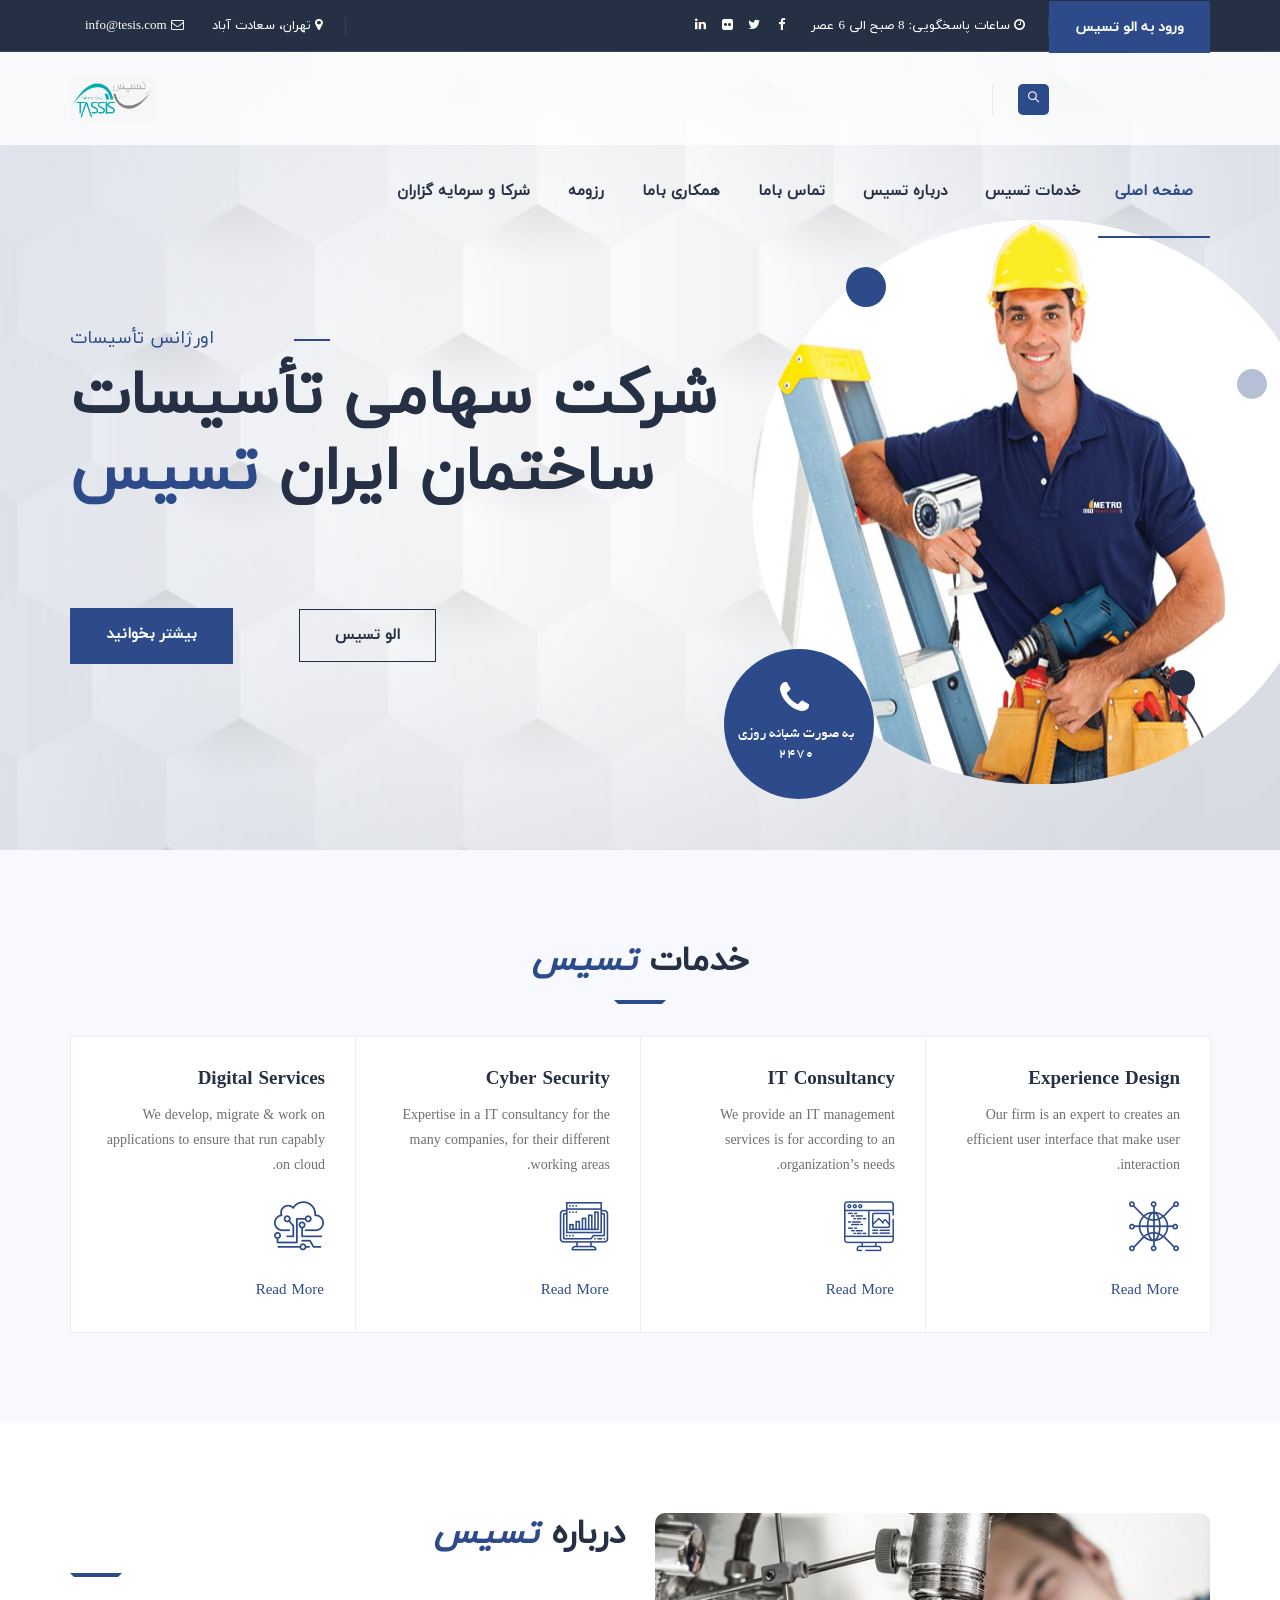
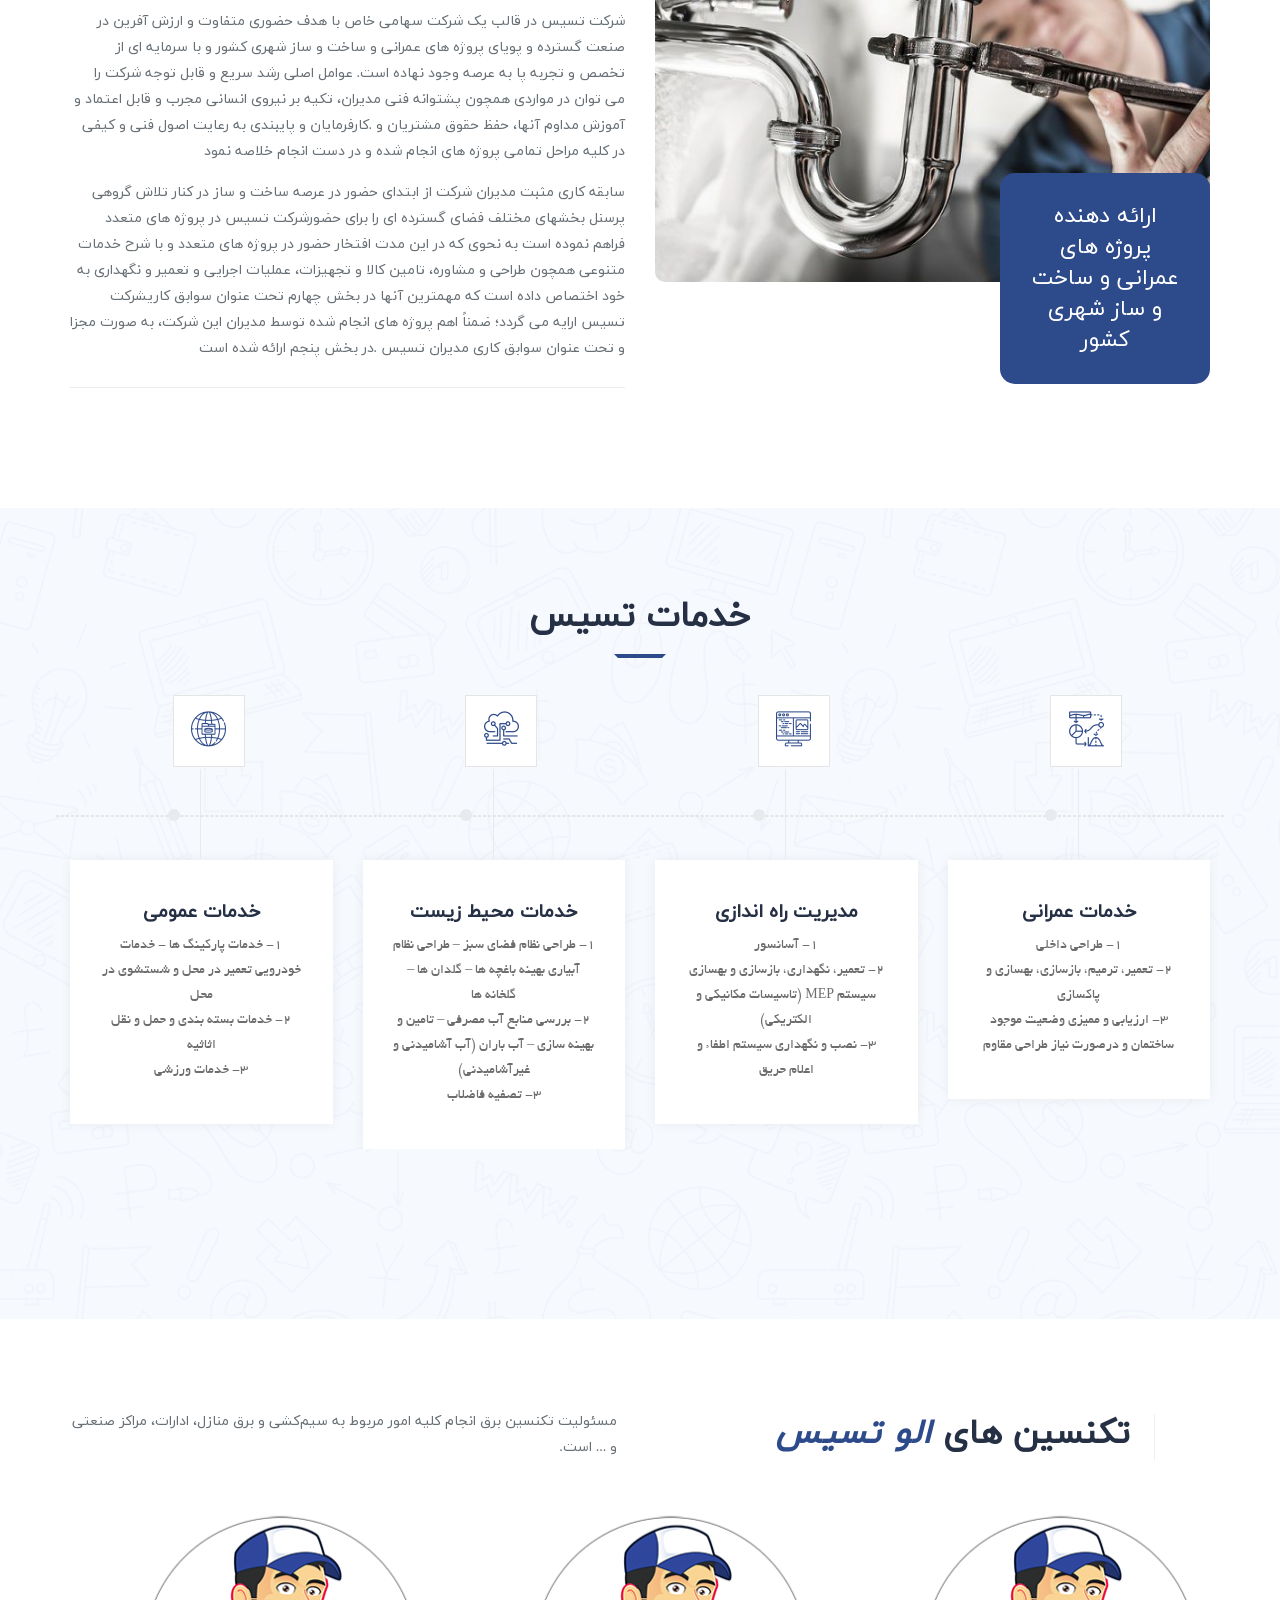
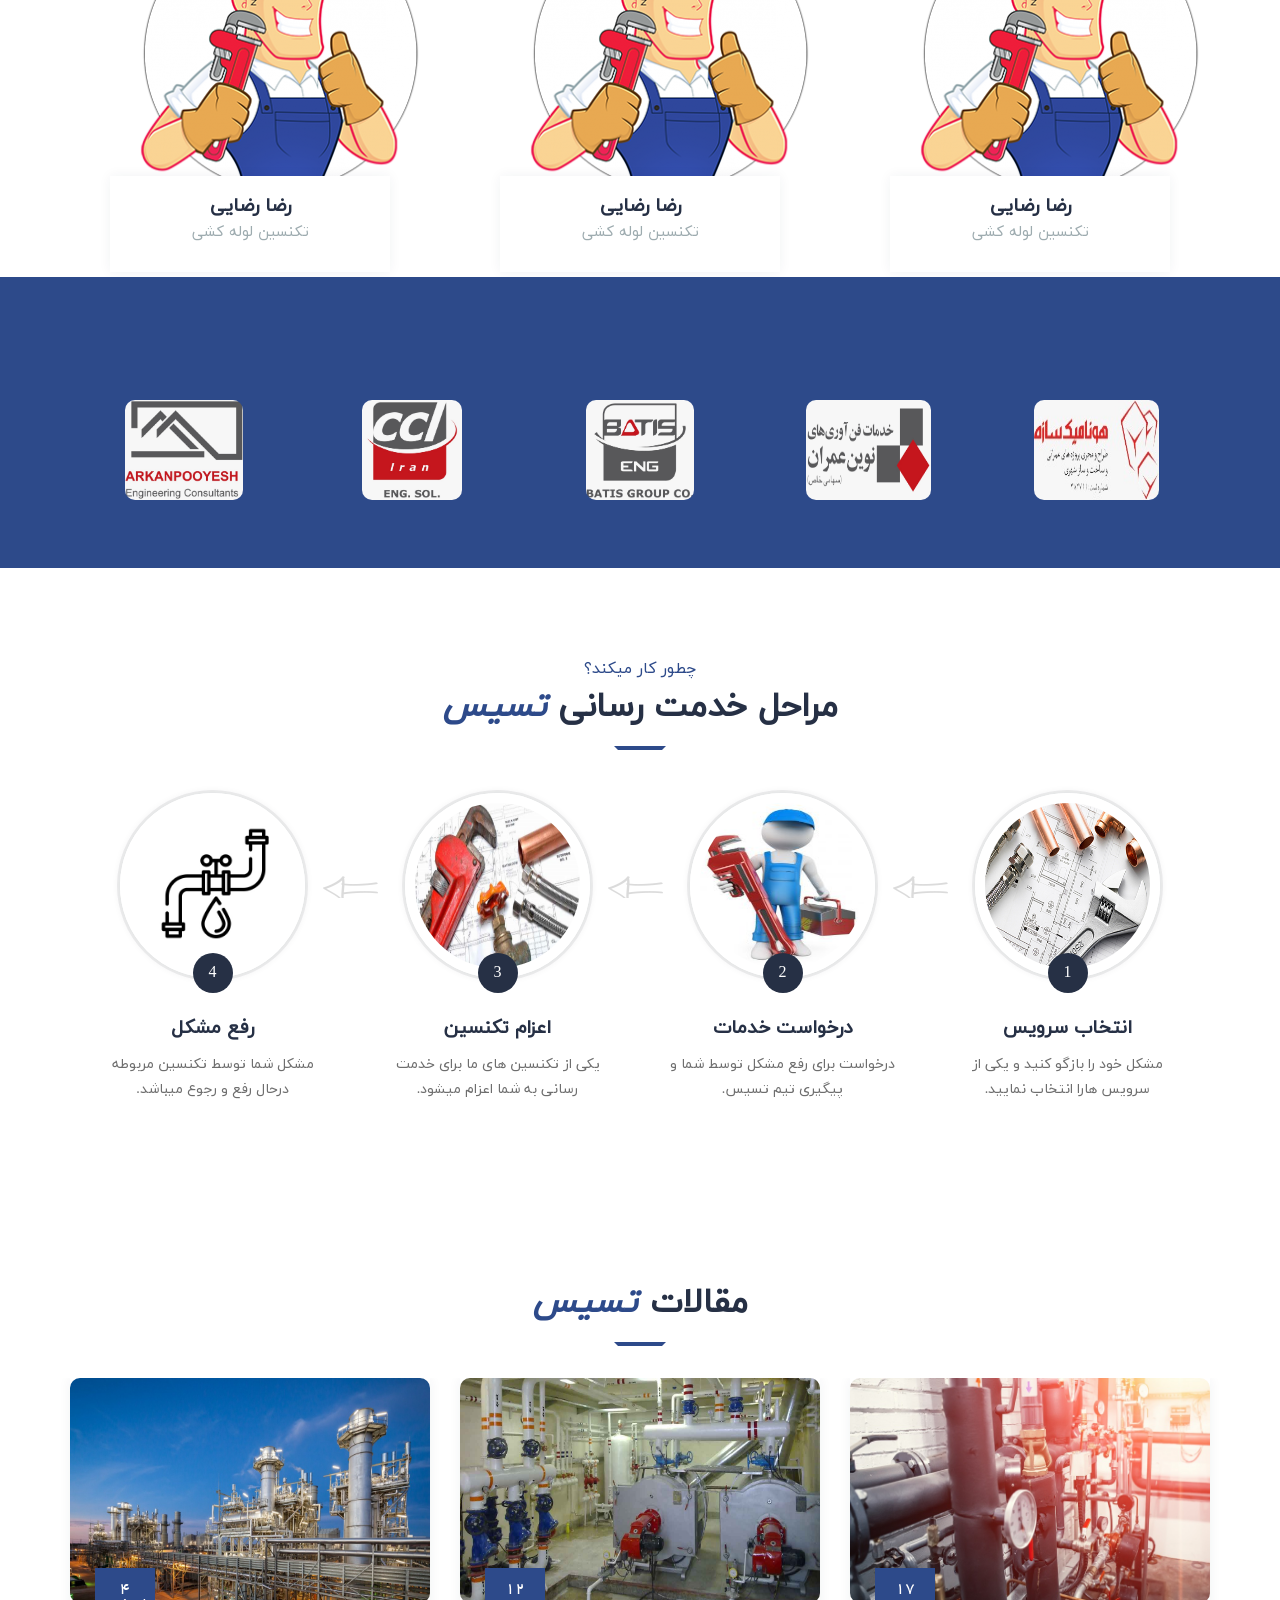
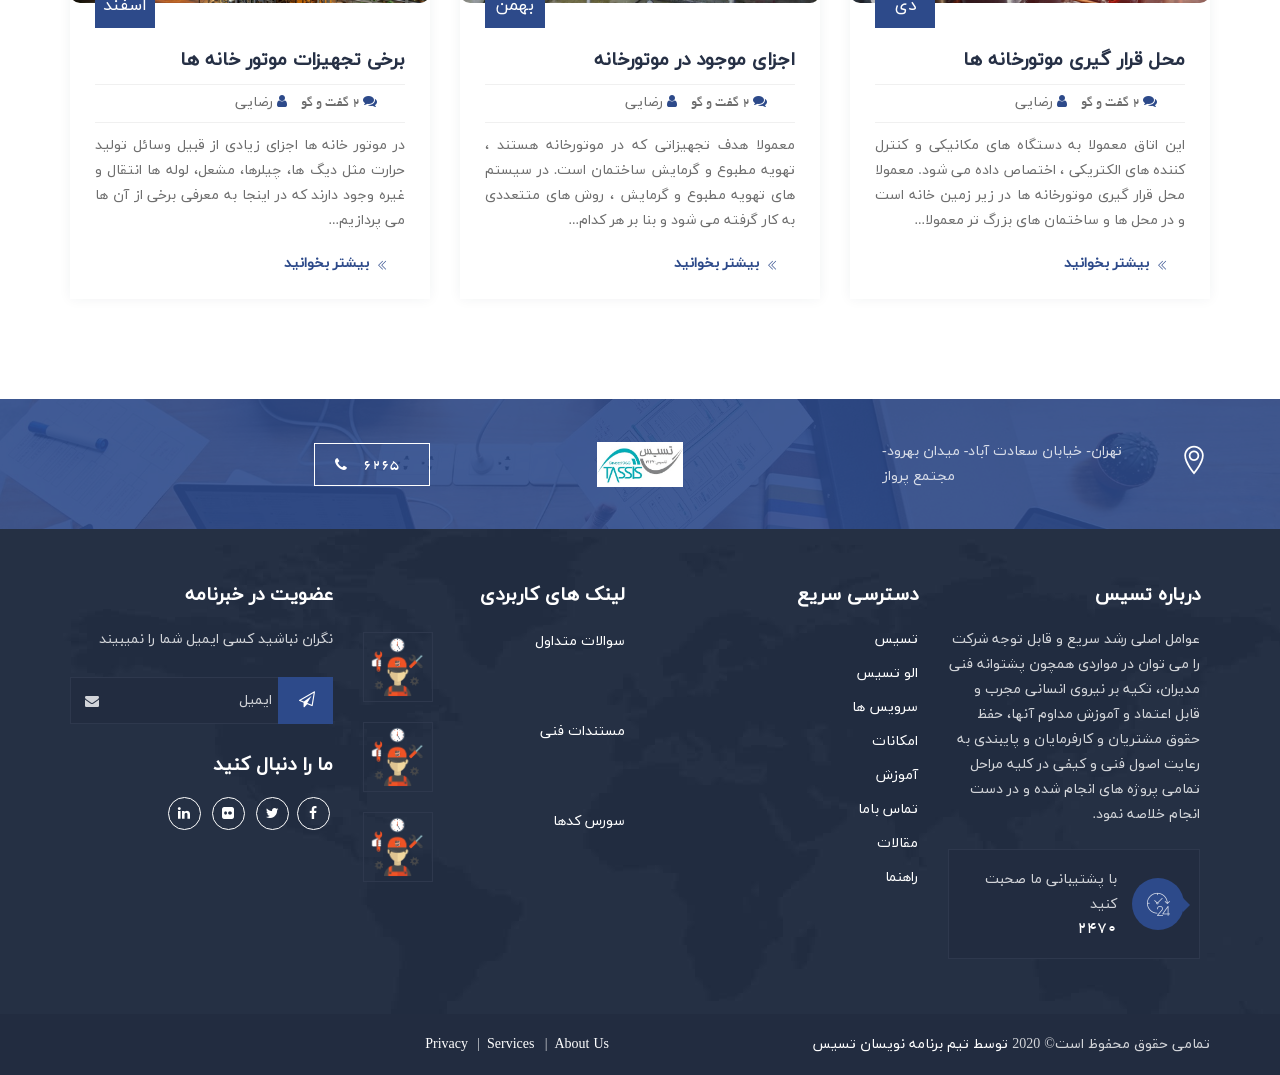
==== commit db885f41: "some changes" ====
--- a/alotasis HTML/index.html
+++ b/alotasis HTML/index.html
@@ -165,7 +165,7 @@
                                             <li><a href="#">رزومه</a>
 
                                             </li>
-                                            <li><a href="#">همکاران</a>
+                                            <li><a href="#">شرکا و سرمایه گزاران</a>
 
                                             </li>
 
--- a/alotasis HTML/revolution/css/rs6.css
+++ b/alotasis HTML/revolution/css/rs6.css
@@ -1398,5 +1398,5 @@
 **/
 rs-loader.spinner6{width:40px;height:40px;-webkit-transform:translate(-50%,-50%);transform:translate(-50%,-50%)}rs-loader.spinner6 .rs-spinner-inner{width:100%;height:100%;display:inline-block;-webkit-animation:rs-revealer-6 1.4s linear infinite;animation:rs-revealer-6 1.4s linear infinite}rs-loader.spinner6 .rs-spinner-inner span{position:absolute;vertical-align:top;border-radius:100%;display:inline-block;width:8px;height:8px;margin-left:16px;transform-origin:center 20px;-webkit-transform-origin:center 20px}rs-loader.spinner6 .rs-spinner-inner span:nth-child(2){transform:rotate(36deg);-webkit-transform:rotate(36deg);opacity:.1}rs-loader.spinner6 .rs-spinner-inner span:nth-child(3){transform:rotate(72deg);-webkit-transform:rotate(72deg);opacity:.2}rs-loader.spinner6 .rs-spinner-inner span:nth-child(4){transform:rotate(108deg);-webkit-transform:rotate(108deg);opacity:.3}rs-loader.spinner6 .rs-spinner-inner span:nth-child(5){transform:rotate(144deg);-webkit-transform:rotate(144deg);opacity:.4}rs-loader.spinner6 .rs-spinner-inner span:nth-child(6){transform:rotate(180deg);-webkit-transform:rotate(180deg);opacity:.5}rs-loader.spinner6 .rs-spinner-inner span:nth-child(7){transform:rotate(216deg);-webkit-transform:rotate(216deg);opacity:.6}rs-loader.spinner6 .rs-spinner-inner span:nth-child(8){transform:rotate(252deg);-webkit-transform:rotate(252deg);opacity:.7}rs-loader.spinner6 .rs-spinner-inner span:nth-child(9){transform:rotate(288deg);-webkit-transform:rotate(288deg);opacity:.8}rs-loader.spinner6 .rs-spinner-inner span:nth-child(10){transform:rotate(324deg);-webkit-transform:rotate(324deg);opacity:.9}@keyframes rs-revealer-6{from{transform:rotate(0)}to{transform:rotate(360deg)}}@-webkit-keyframes rs-revealer-6{from{-webkit-transform:rotate(0)}to{-webkit-transform:rotate(360deg)}}rs-loader.spinner7{width:35px;height:35px;-webkit-transform:translate(-50%,-50%);transform:translate(-50%,-50%)}rs-loader.spinner7 .rs-spinner-inner{width:100%;height:100%;display:inline-block;padding:0;border-radius:100%;border:2px solid;-webkit-animation:rs-revealer-7 .8s linear infinite;animation:rs-revealer-7 .8s linear infinite}@keyframes rs-revealer-7{from{transform:rotate(0)}to{transform:rotate(360deg)}}@-webkit-keyframes rs-revealer-7{from{-webkit-transform:rotate(0)}to{-webkit-transform:rotate(360deg)}}rs-loader.spinner8{width:50px;height:50px;-webkit-transform:translate(-50%,-50%);transform:translate(-50%,-50%)}rs-loader.spinner8 .rs-spinner-inner{width:100%;height:100%;display:inline-block;padding:0;text-align:left}rs-loader.spinner8 .rs-spinner-inner span{position:absolute;display:inline-block;width:100%;height:100%;border-radius:100%;-webkit-animation:rs-revealer-8 1.6s linear infinite;animation:rs-revealer-8 1.6s linear infinite}rs-loader.spinner8 .rs-spinner-inner span:last-child{animation-delay:-.8s;-webkit-animation-delay:-.8s}@keyframes rs-revealer-8{0%{transform:scale(0,0);opacity:.5}100%{transform:scale(1,1);opacity:0}}@-webkit-keyframes rs-revealer-8{0%{-webkit-transform:scale(0,0);opacity:.5}100%{-webkit-transform:scale(1,1);opacity:0}}rs-loader.spinner9{width:40px;height:40px;-webkit-transform:translate(-50%,-50%);transform:translate(-50%,-50%)}rs-loader.spinner9 .rs-spinner-inner span{display:block;width:100%;height:100%;border-radius:50%;opacity:.6;position:absolute;top:0;left:0;-webkit-animation:rs-revealer-9 2s infinite ease-in-out;animation:rs-revealer-9 2s infinite ease-in-out}rs-loader.spinner9 .rs-spinner-inner span:last-child{-webkit-animation-delay:-1s;animation-delay:-1s}@-webkit-keyframes rs-revealer-9{0%,100%{-webkit-transform:scale(0)}50%{-webkit-transform:scale(1)}}@keyframes rs-revealer-9{0%,100%{transform:scale(0);-webkit-transform:scale(0)}50%{transform:scale(1);-webkit-transform:scale(1)}}rs-loader.spinner10{width:54px;height:40px;-webkit-transform:translate(-50%,-50%);transform:translate(-50%,-50%)}rs-loader.spinner10 .rs-spinner-inner{width:100%;height:100%;text-align:center;font-size:10px}rs-loader.spinner10 .rs-spinner-inner span{display:block;height:100%;width:6px;display:inline-block;-webkit-animation:rs-revealer-10 1.2s infinite ease-in-out;animation:rs-revealer-10 1.2s infinite ease-in-out}rs-loader.spinner10 .rs-spinner-inner span:nth-child(2){-webkit-animation-delay:-1.1s;animation-delay:-1.1s}rs-loader.spinner10 .rs-spinner-inner span:nth-child(3){-webkit-animation-delay:-1s;animation-delay:-1s}rs-loader.spinner10 .rs-spinner-inner span:nth-child(4){-webkit-animation-delay:-.9s;animation-delay:-.9s}rs-loader.spinner10 .rs-spinner-inner span:nth-child(5){-webkit-animation-delay:-.8s;animation-delay:-.8s}@-webkit-keyframes rs-revealer-10{0%,100%,40%{-webkit-transform:scaleY(.4)}20%{-webkit-transform:scaleY(1)}}@keyframes rs-revealer-10{0%,100%,40%{transform:scaleY(.4);-webkit-transform:scaleY(.4)}20%{transform:scaleY(1);-webkit-transform:scaleY(1)}}rs-loader.spinner11{width:40px;height:40px;-webkit-transform:translate(-50%,-50%);transform:translate(-50%,-50%)}rs-loader.spinner11 .rs-spinner-inner{width:100%;height:100%}rs-loader.spinner11 .rs-spinner-inner span{display:block;width:33%;height:33%;background-color:#333;float:left;-webkit-animation:rs-revealer-11 1.3s infinite ease-in-out;animation:rs-revealer-11 1.3s infinite ease-in-out}rs-loader.spinner11 .rs-spinner-inner span:nth-child(1){-webkit-animation-delay:.2s;animation-delay:.2s}rs-loader.spinner11 .rs-spinner-inner span:nth-child(2){-webkit-animation-delay:.3s;animation-delay:.3s}rs-loader.spinner11 .rs-spinner-inner span:nth-child(3){-webkit-animation-delay:.4s;animation-delay:.4s}rs-loader.spinner11 .rs-spinner-inner span:nth-child(4){-webkit-animation-delay:.1s;animation-delay:.1s}rs-loader.spinner11 .rs-spinner-inner span:nth-child(5){-webkit-animation-delay:.2s;animation-delay:.2s}rs-loader.spinner11 .rs-spinner-inner span:nth-child(6){-webkit-animation-delay:.3s;animation-delay:.3s}rs-loader.spinner11 .rs-spinner-inner span:nth-child(7){-webkit-animation-delay:0s;animation-delay:0s}rs-loader.spinner11 .rs-spinner-inner span:nth-child(8){-webkit-animation-delay:.1s;animation-delay:.1s}rs-loader.spinner11 .rs-spinner-inner span:nth-child(9){-webkit-animation-delay:.2s;animation-delay:.2s}@-webkit-keyframes rs-revealer-11{0%,100%,70%{-webkit-transform:scale3D(1,1,1);transform:scale3D(1,1,1)}35%{-webkit-transform:scale3D(0,0,1);transform:scale3D(0,0,1)}}@keyframes rs-revealer-11{0%,100%,70%{-webkit-transform:scale3D(1,1,1);transform:scale3D(1,1,1)}35%{-webkit-transform:scale3D(0,0,1);transform:scale3D(0,0,1)}}rs-loader.spinner12{width:35px;height:35px;-webkit-transform:translate(-50%,-50%);transform:translate(-50%,-50%)}rs-loader.spinner12 .rs-spinner-inner{width:100%;height:100%;-webkit-animation:rs-revealer-12 1s infinite linear;animation:rs-revealer-12 1s infinite linear}@-webkit-keyframes rs-revealer-12{0%{-webkit-transform:rotate(0)}100%{-webkit-transform:rotate(360deg)}}@keyframes rs-revealer-12{0%{transform:rotate(0)}100%{transform:rotate(360deg)}}rs-loader.spinner13{width:40px;height:40px;-webkit-transform:translate(-50%,-50%);transform:translate(-50%,-50%)}rs-loader.spinner13 .rs-spinner-inner{width:100%;height:100%}rs-loader.spinner13 .rs-spinner-inner span{display:block;width:40%;height:40%;position:absolute;border-radius:50%;-webkit-animation:rs-revealer-13 2s ease infinite;animation:rs-revealer-13 2s ease infinite}rs-loader.spinner13 .rs-spinner-inner span:nth-child(1){animation-delay:-1.5s;-webkit-animation-delay:-1.5s}rs-loader.spinner13 .rs-spinner-inner span:nth-child(2){animation-delay:-1s;-webkit-animation-delay:-1s}rs-loader.spinner13 .rs-spinner-inner span:nth-child(3){animation-delay:-.5s;-webkit-animation-delay:-.5s}@keyframes rs-revealer-13{0%,100%{transform:translate(0)}25%{transform:translate(160%)}50%{transform:translate(160%,160%)}75%{transform:translate(0,160%)}}@-webkit-keyframes rs-revealer-13{0%,100%{-webkit-transform:translate(0)}25%{-webkit-transform:translate(160%)}50%{-webkit-transform:translate(160%,160%)}75%{-webkit-transform:translate(0,160%)}}rs-loader.spinner14{width:40px;height:40px;-webkit-transform:translate(-50%,-50%);transform:translate(-50%,-50%)}rs-loader.spinner14 .rs-spinner-inner{width:100%;height:100%;animation:rs-revealer-14 1s infinite linear}rs-loader.spinner14 .rs-spinner-inner span{display:block;position:absolute;top:50%;left:50%;width:16px;height:16px;border-radius:50%;margin:-8px}rs-loader.spinner14 .rs-spinner-inner span:nth-child(1){-webkit-animation:rs-revealer-14-1 2s infinite;animation:rs-revealer-14-1 2s infinite}rs-loader.spinner14 .rs-spinner-inner span:nth-child(2){-webkit-animation:rs-revealer-14-2 2s infinite;animation:rs-revealer-14-2 2s infinite}rs-loader.spinner14 .rs-spinner-inner span:nth-child(3){-webkit-animation:rs-revealer-14-3 2s infinite;animation:rs-revealer-14-3 2s infinite}rs-loader.spinner14 .rs-spinner-inner span:nth-child(4){-webkit-animation:rs-revealer-14-4 2s infinite;animation:rs-revealer-14-4 2s infinite}@-webkit-keyframes rs-revealer-14-1{0%{-webkit-transform:rotate3d(0,0,1,0deg) translate3d(0,0,0)}20%{-webkit-transform:rotate3d(0,0,1,0deg) translate3d(80%,80%,0)}80%{-webkit-transform:rotate3d(0,0,1,360deg) translate3d(80%,80%,0)}100%{-webkit-transform:rotate3d(0,0,1,360deg) translate3d(0,0,0)}}@-webkit-keyframes rs-revealer-14-2{0%{-webkit-transform:rotate3d(0,0,1,0deg) translate3d(0,0,0)}20%{-webkit-transform:rotate3d(0,0,1,0deg) translate3d(80%,-80%,0)}80%{-webkit-transform:rotate3d(0,0,1,360deg) translate3d(80%,-80%,0)}100%{-webkit-transform:rotate3d(0,0,1,360deg) translate3d(0,0,0)}}@-webkit-keyframes rs-revealer-14-3{0%{-webkit-transform:rotate3d(0,0,1,0deg) translate3d(0,0,0)}20%{-webkit-transform:rotate3d(0,0,1,0deg) translate3d(-80%,-80%,0)}80%{-webkit-transform:rotate3d(0,0,1,360deg) translate3d(-80%,-80%,0)}100%{-webkit-transform:rotate3d(0,0,1,360deg) translate3d(0,0,0)}}@-webkit-keyframes rs-revealer-14-4{0%{-webkit-transform:rotate3d(0,0,1,0deg) translate3d(0,0,0)}20%{-webkit-transform:rotate3d(0,0,1,0deg) translate3d(-80%,80%,0)}80%{-webkit-transform:rotate3d(0,0,1,360deg) translate3d(-80%,80%,0)}100%{-webkit-transform:rotate3d(0,0,1,360deg) translate3d(0,0,0)}}@keyframes rs-revealer-14-1{0%{transform:rotate3d(0,0,1,0deg) translate3d(0,0,0)}20%{transform:rotate3d(0,0,1,0deg) translate3d(80%,80%,0)}80%{transform:rotate3d(0,0,1,360deg) translate3d(80%,80%,0)}100%{transform:rotate3d(0,0,1,360deg) translate3d(0,0,0)}}@keyframes rs-revealer-14-2{0%{transform:rotate3d(0,0,1,0deg) translate3d(0,0,0)}20%{transform:rotate3d(0,0,1,0deg) translate3d(80%,-80%,0)}80%{transform:rotate3d(0,0,1,360deg) translate3d(80%,-80%,0)}100%{transform:rotate3d(0,0,1,360deg) translate3d(0,0,0)}}@keyframes rs-revealer-14-3{0%{transform:rotate3d(0,0,1,0deg) translate3d(0,0,0)}20%{transform:rotate3d(0,0,1,0deg) translate3d(-80%,-80%,0)}80%{transform:rotate3d(0,0,1,360deg) translate3d(-80%,-80%,0)}100%{transform:rotate3d(0,0,1,360deg) translate3d(0,0,0)}}@keyframes rs-revealer-14-4{0%{transform:rotate3d(0,0,1,0deg) translate3d(0,0,0)}20%{transform:rotate3d(0,0,1,0deg) translate3d(-80%,80%,0)}80%{transform:rotate3d(0,0,1,360deg) translate3d(-80%,80%,0)}100%{transform:rotate3d(0,0,1,360deg) translate3d(0,0,0)}}rs-loader.spinner15{width:40px;height:40px;margin-top:-4px;-webkit-transform:translate(-50%,-50%);transform:translate(-50%,-50%)}rs-loader.spinner15 .rs-spinner-inner{width:100%;height:100%}rs-loader.spinner15 .rs-spinner-inner span{display:block;width:20px;height:20px;position:absolute;top:0;left:0;-webkit-animation:rs-revealer-15 1.8s infinite ease-in-out;animation:rs-revealer-15 1.8s infinite ease-in-out}rs-loader.spinner15 .rs-spinner-inner:last-child{-webkit-animation-delay:-.9s;animation-delay:-.9s}@-webkit-keyframes rs-revealer-15{25%{-webkit-transform:translateX(30px) rotate(-90deg) scale(.5)}50%{-webkit-transform:translateX(30px) translateY(30px) rotate(-180deg)}75%{-webkit-transform:translateX(0) translateY(30px) rotate(-270deg) scale(.5)}100%{-webkit-transform:rotate(-360deg)}}@keyframes rs-revealer-15{25%{transform:translateX(30px) rotate(-90deg) scale(.5);-webkit-transform:translateX(30px) rotate(-90deg) scale(.5)}50%{transform:translateX(30px) translateY(30px) rotate(-179deg);-webkit-transform:translateX(30px) translateY(30px) rotate(-179deg)}50.1%{transform:translateX(30px) translateY(30px) rotate(-180deg);-webkit-transform:translateX(30px) translateY(30px) rotate(-180deg)}75%{transform:translateX(0) translateY(30px) rotate(-270deg) scale(.5);-webkit-transform:translateX(0) translateY(30px) rotate(-270deg) scale(.5)}100%{transform:rotate(-360deg);-webkit-transform:rotate(-360deg)}}
 
-.rev_slider_1_1_height{height: 850px;}
+.rev_slider_1_1_height{height: 750px;}
 .rev_slider_1_2_height{height: 655px;}
--- a/alotasis HTML/css/shortcodes.css
+++ b/alotasis HTML/css/shortcodes.css
@@ -1232,7 +1232,7 @@
     width: 1px;
     right: 10px;
     top: 0;
-    background-color: #dce1e9;
+
 }
 .ttm-box-post-date{
     position: absolute;
--- a/alotasis HTML/css/main.css
+++ b/alotasis HTML/css/main.css
@@ -1919,7 +1919,7 @@
     top: 0;
     right: 10px;
     display: block;
-    background-color: rgba(0,0,0,0.2);
+
 }
 .ttm-blog-classic .post-meta .ttm-meta-line i, .ttm-blog-single-content .post-meta .ttm-meta-line i {
     padding-right: 7px;
@@ -1965,12 +1965,13 @@
     line-height: 70px;
     top: auto;
     bottom: -30px;
-    right: 35px;
+    right: -25px;
     width: 70px;
     height: 70px;
     color: #fff;
     border-radius: 50px;
     text-align: center;
+    margin-bottom: 290px;
 }
 .ttm-tag-list span a {
     padding: 7px 15px;
